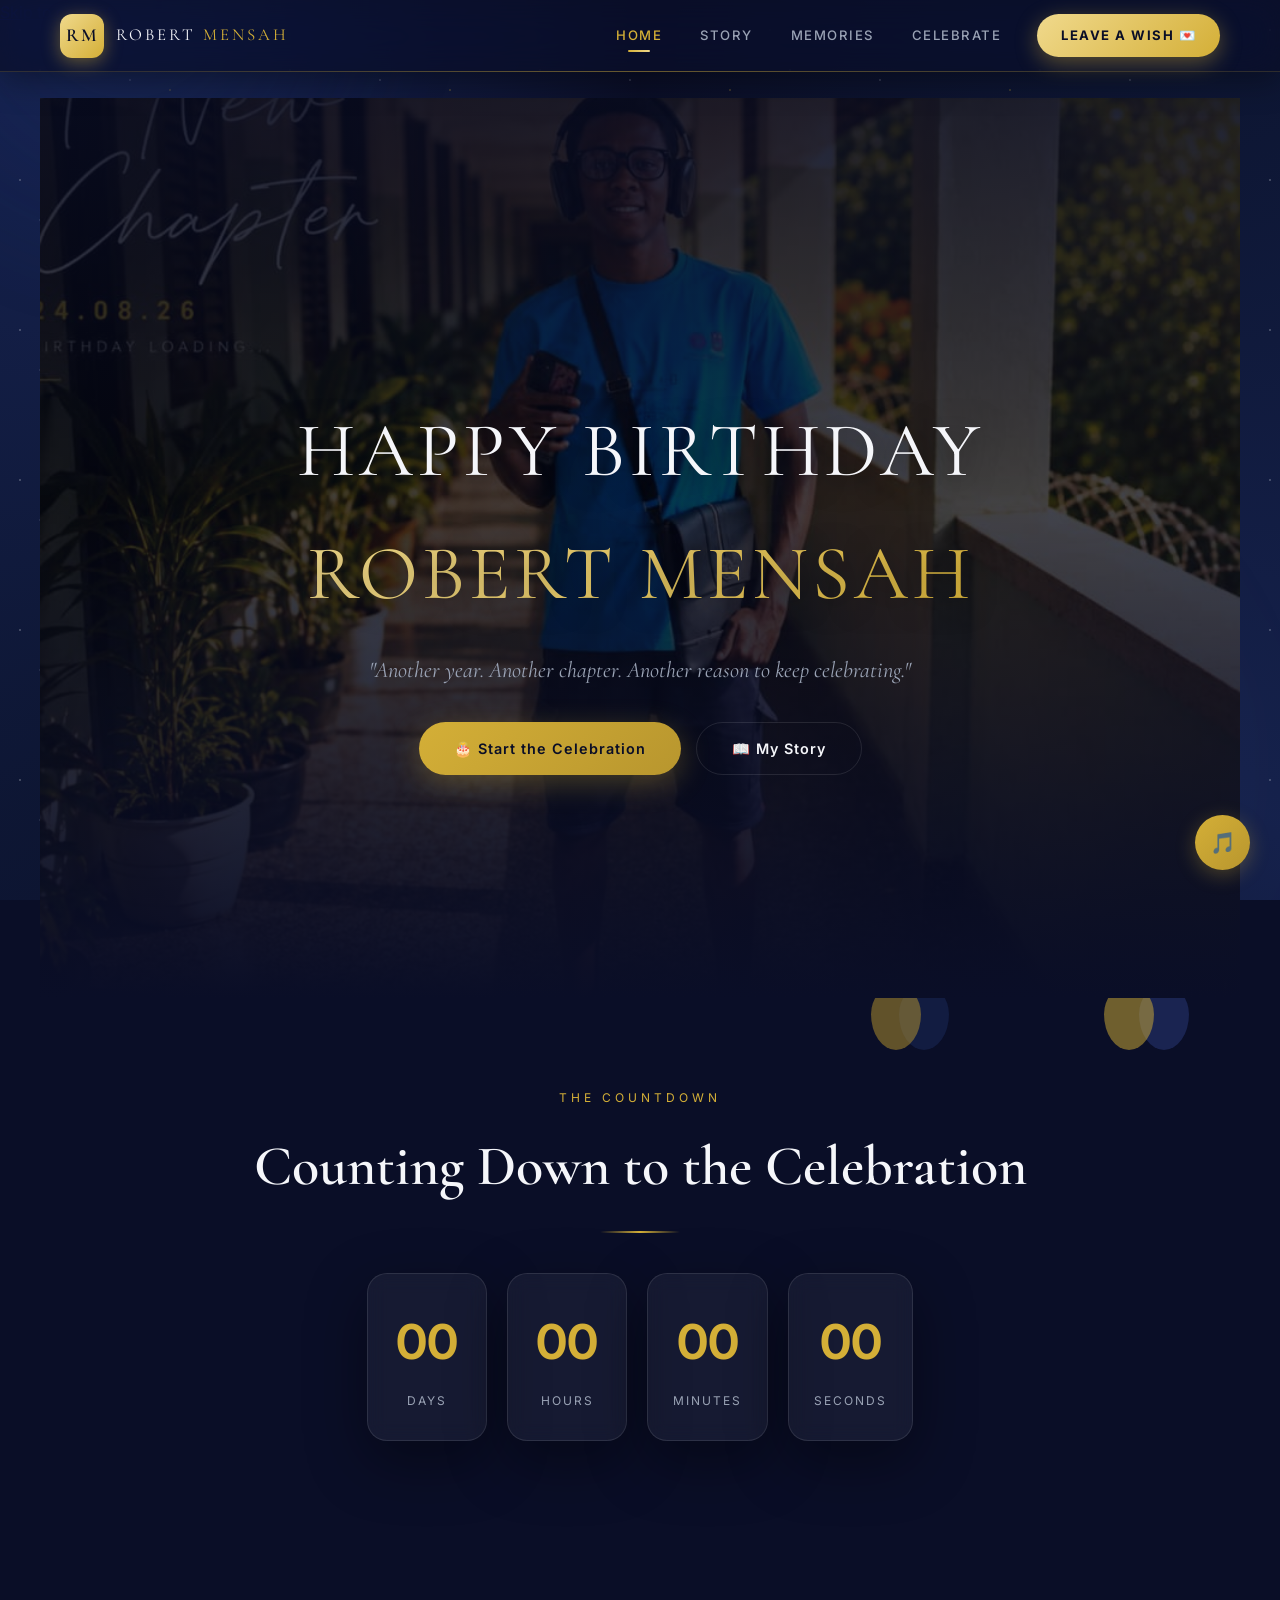
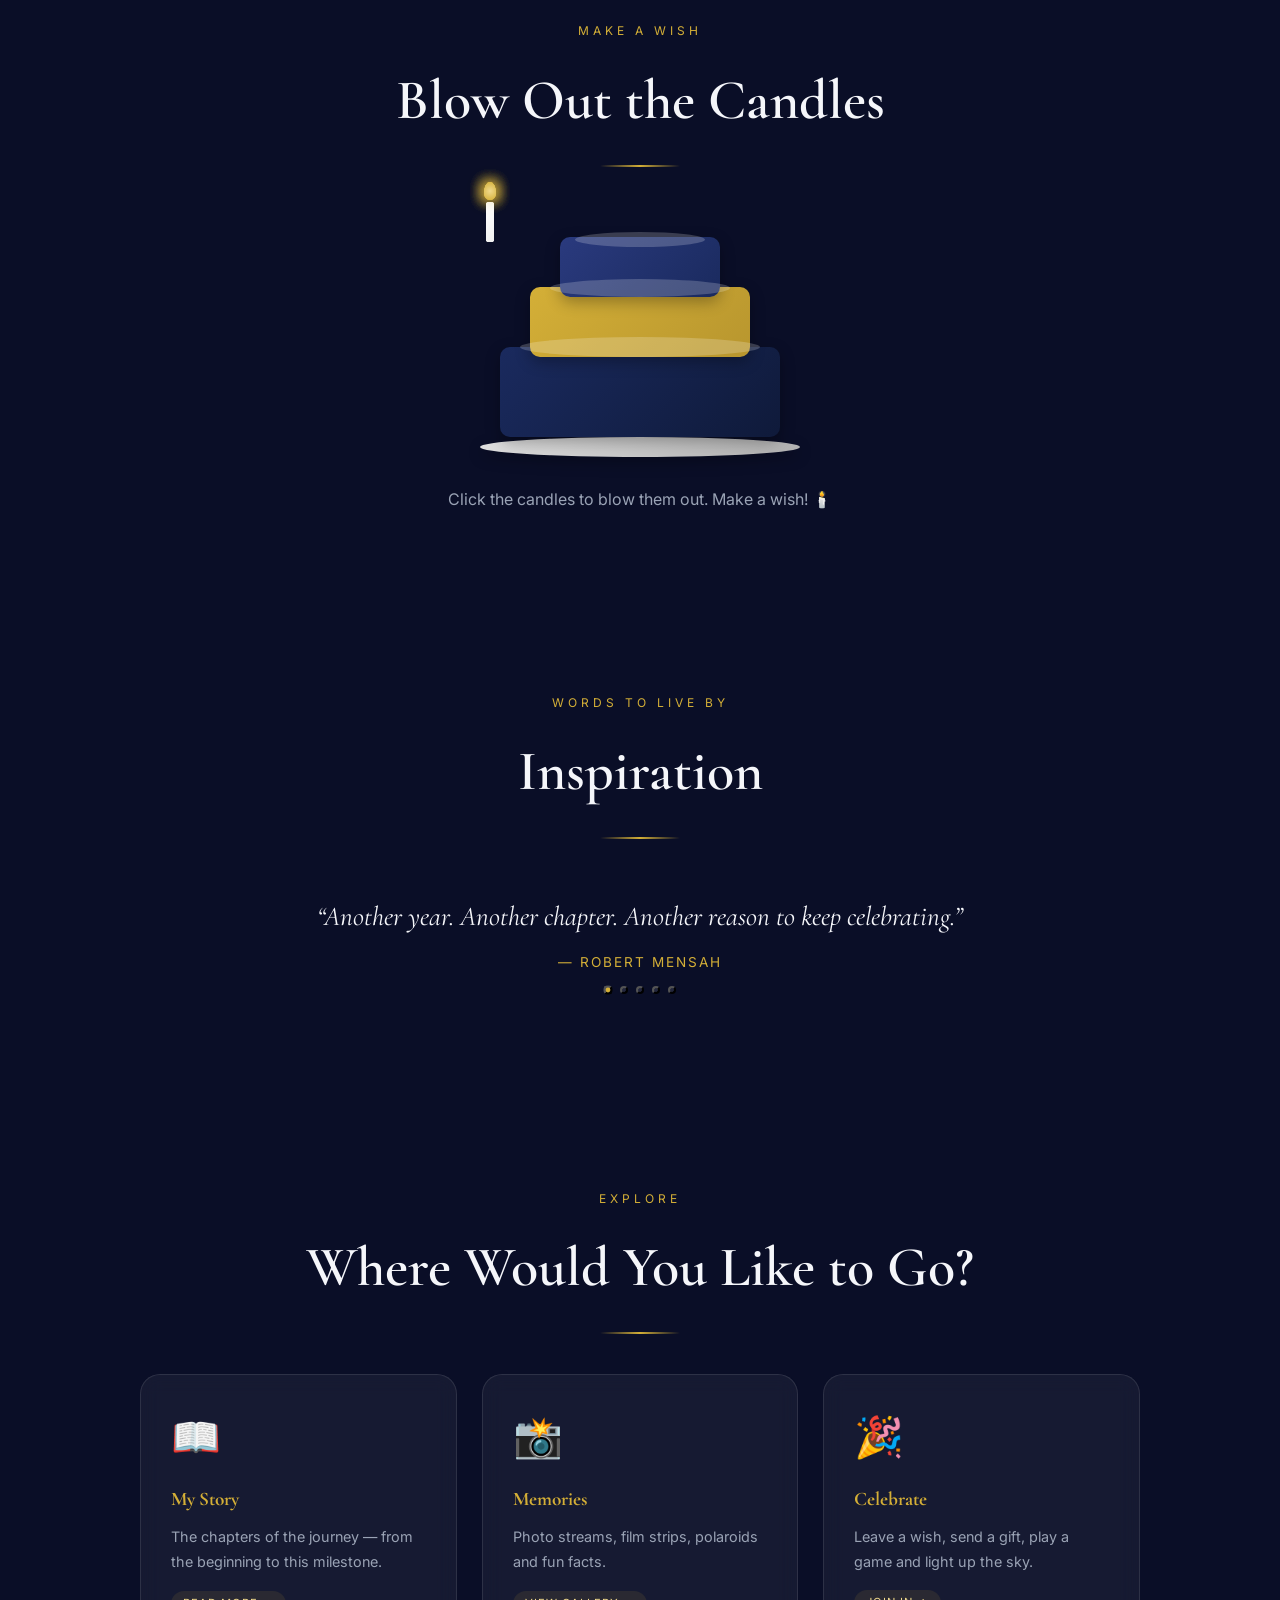
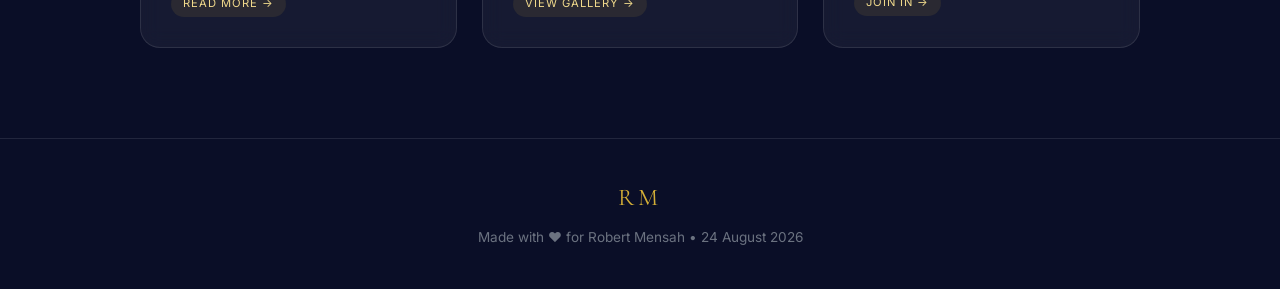
==== index.html @ 6ed7e529 "initial commit" ====
<!DOCTYPE html>
<html lang="en">
<head>
    <meta charset="UTF-8">
    <meta name="viewport" content="width=device-width, initial-scale=1.0">
    <meta name="description" content="Robert Mensah's Birthday — A digital celebration of joy, memories, family, and the journey ahead.">
    <meta name="theme-color" content="#0a0e27">
    <meta property="og:title" content="Robert Mensah — Birthday Celebration">
    <meta property="og:description" content="A digital celebration of Robert Mensah's journey, memories, family, and the adventures ahead.">
    <meta property="og:type" content="website">
    <meta property="og:image" content="photo1.jpg">
    <meta name="twitter:card" content="summary_large_image">
    <meta name="twitter:title" content="Robert Mensah — Birthday Celebration">
    <meta name="twitter:description" content="Step into Robert's birthday celebration. A cinematic experience of joy and memories.">
    <title>Robert Mensah — Birthday Celebration</title>
    <link rel="icon" href="data:image/svg+xml,<svg xmlns='http://www.w3.org/2000/svg' viewBox='0 0 100 100'><text y='.9em' font-size='90'>🎂</text></svg>">
    <link rel="preconnect" href="https://fonts.googleapis.com">
    <link rel="preconnect" href="https://fonts.gstatic.com" crossorigin>
    <link href="https://fonts.googleapis.com/css2?family=Cormorant+Garamond:ital,wght@0,400;0,600;1,400&family=Inter:wght@300;400;500;600;700&display=swap" rel="stylesheet">
    <script src="https://twemoji.maxcdn.com/v/13.1.0/twemoji.min.js" crossorigin="anonymous"></script>
    <link rel="stylesheet" href="css/style.css">
</head>
<body>
<a class="skip-link" href="#countdown">Skip to content</a>

<!-- Scroll Progress -->
<div class="scroll-progress" id="scrollProgress"></div>

<!-- Animated Background -->
<div class="bg-container">
    <div class="bg-gradient"></div>
    <div class="bg-stars"></div>
    <div class="bg-stars-gold"></div>
    <div class="bg-aurora"></div>
    <div class="bg-aurora-gold"></div>
</div>
<div class="fx-container" id="fxContainer"></div>

<!-- ===== NAVBAR ===== -->
<nav class="navbar">
    <a href="index.html" class="nav-brand">
        <span class="nav-monogram">RM</span>
        <span class="nav-title">Robert <span>Mensah</span></span>
    </a>
    <ul class="nav-links">
        <li><a href="index.html" class="active">Home</a></li>
        <li><a href="story.html">Story</a></li>
        <li><a href="memories.html">Memories</a></li>
        <li><a href="celebrate.html">Celebrate</a></li>
        <li><a href="celebrate.html#wishes" class="nav-cta">Leave a Wish 💌</a></li>
    </ul>
    <button class="nav-toggle" id="navToggle" aria-label="Toggle navigation">
        <span></span><span></span><span></span>
    </button>
</nav>

<!-- Mobile Menu -->
<div class="mobile-menu" id="mobileMenu">
    <a href="index.html" class="active">Home</a>
    <div class="menu-divider"></div>
    <a href="story.html">Story</a>
    <div class="menu-divider"></div>
    <a href="memories.html">Memories</a>
    <div class="menu-divider"></div>
    <a href="celebrate.html">Celebrate</a>
</div>

<main>
    <!-- ===== BIRTHDAY BANNER (auto-shows on Aug 24) ===== -->
    <div class="birthday-banner" id="birthdayBanner">
        <h3>🎉 It's Robert's Birthday Today! 🎉</h3>
        <p>Join the celebration — leave a wish, play a game, and light up the sky!</p>
    </div>

    <!-- ===== HERO ===== -->
    <section class="page-hero" style="min-height:100vh;">
        <div class="page-hero-bg">
            <img src="my picture.jpeg" alt="Robert" width="1920" height="1080">
        </div>
        <h1>HAPPY BIRTHDAY<br><span class="gold">ROBERT MENSAH</span></h1>
        <p>"Another year. Another chapter. Another reason to keep celebrating."</p>
        <div style="display:flex;gap:15px;flex-wrap:wrap;justify-content:center;margin-top:35px;">
            <a href="#countdown" class="btn btn-gold">🎂 Start the Celebration</a>
            <a href="story.html" class="btn btn-outline">📖 My Story</a>
        </div>
    </section>

    <!-- ===== COUNTDOWN ===== -->
    <section class="fade-in" id="countdown">
        <div class="section-label">The Countdown</div>
        <h2 class="section-title">Counting Down to the Celebration</h2>
        <div class="section-divider"></div>
        <div class="countdown-container">
            <div class="countdown-box"><span class="countdown-number" id="days">00</span><span class="countdown-label">Days</span></div>
            <div class="countdown-box"><span class="countdown-number" id="hours">00</span><span class="countdown-label">Hours</span></div>
            <div class="countdown-box"><span class="countdown-number" id="minutes">00</span><span class="countdown-label">Minutes</span></div>
            <div class="countdown-box"><span class="countdown-number" id="seconds">00</span><span class="countdown-label">Seconds</span></div>
        </div>
    </section>

    <!-- ===== CAKE ===== -->
    <section class="cake-section fade-in">
        <div class="section-label">Make a Wish</div>
        <h2 class="section-title">Blow Out the Candles</h2>
        <div class="section-divider"></div>
        <div class="cake" id="cake">
            <div class="cake-plate"></div>
            <div class="cake-layer cake-bottom"></div>
            <div class="cake-layer cake-middle"></div>
            <div class="cake-layer cake-top"></div>
            <div class="cake-frosting frosting-bottom"></div>
            <div class="cake-frosting frosting-middle"></div>
            <div class="cake-frosting frosting-top"></div>
            <div class="candle" onclick="blowCandle(this)"><div class="flame"></div></div>
            <div class="candle" onclick="blowCandle(this)"><div class="flame"></div></div>
            <div class="candle" onclick="blowCandle(this)"><div class="flame"></div></div>
            <div class="candle" onclick="blowCandle(this)"><div class="flame"></div></div>
            <div class="candle" onclick="blowCandle(this)"><div class="flame"></div></div>
        </div>
        <p class="cake-message">Click the candles to blow them out. Make a wish! 🕯️</p>
    </section>

    <!-- ===== QUOTES ===== -->
    <section class="fade-in">
        <div class="section-label">Words to Live By</div>
        <h2 class="section-title">Inspiration</h2>
        <div class="section-divider"></div>
        <div class="quote-rotator">
            <p class="quote-text" id="quoteText"></p>
            <span class="quote-author" id="quoteAuthor"></span>
            <div class="quote-dots" id="quoteDots"></div>
        </div>
    </section>

    <!-- ===== QUICK LINKS ===== -->
    <section class="fade-in">
        <div class="section-label">Explore</div>
        <h2 class="section-title">Where Would You Like to Go?</h2>
        <div class="section-divider"></div>
        <div class="cards-grid">
            <a href="story.html" class="info-card" style="text-decoration:none;">
                <span class="card-icon">📖</span>
                <h3>My Story</h3>
                <p>The chapters of the journey — from the beginning to this milestone.</p>
                <span class="card-tag">Read More →</span>
            </a>
            <a href="memories.html" class="info-card" style="text-decoration:none;">
                <span class="card-icon">📸</span>
                <h3>Memories</h3>
                <p>Photo streams, film strips, polaroids and fun facts.</p>
                <span class="card-tag">View Gallery →</span>
            </a>
            <a href="celebrate.html" class="info-card" style="text-decoration:none;">
                <span class="card-icon">🎉</span>
                <h3>Celebrate</h3>
                <p>Leave a wish, send a gift, play a game and light up the sky.</p>
                <span class="card-tag">Join In →</span>
            </a>
        </div>
    </section>
</main>

<button class="back-to-top" id="backToTop" aria-label="Back to top">↑</button>
<button class="music-btn" id="musicBtn" title="Toggle Music">🎵</button>

<footer class="footer">
    <div class="monogram">RM</div>
    <p>Made with ❤️ for Robert Mensah • 24 August 2026</p>
</footer>

<script src="js/main.js"></script>
<script src="js/music-player.js"></script>
</body>
</html>
---- css/style.css ----
/* ============================================================
   ROBERT MENSAH'S BIRTHDAY CELEBRATION — Shared Styles
   Midnight blue / royal blue / gold
   ============================================================ */

:root {
    --midnight: #0a0e27;
    --deep-blue: #0f1a3a;
    --royal: #1a2a5e;
    --gold: #d4af37;
    --gold-light: #f0d98c;
    --gold-dim: rgba(212, 175, 55, 0.4);
    --white: #f5f6fa;
    --muted: #9aa3b5;
    --muted-dark: #6b7280;
    --glass: rgba(255, 255, 255, 0.05);
    --glass-border: rgba(255, 255, 255, 0.1);
    --serif: 'Cormorant Garamond', serif;
    --sans: 'Inter', sans-serif;
    --radius: 20px;
    --shadow: 0 20px 60px rgba(0, 0, 0, 0.4);
    --spacing-xs: 8px;
    --spacing-sm: 16px;
    --spacing-md: 24px;
    --spacing-lg: 32px;
    --spacing-xl: 48px;
}

* { margin: 0; padding: 0; box-sizing: border-box; }
html { scroll-behavior: smooth; }

body {
    font-family: var(--sans);
    background: var(--midnight);
    color: var(--white);
    overflow-x: hidden;
    min-height: 100vh;
    line-height: 1.6;
}

::selection { background: var(--gold); color: var(--midnight); }
::-webkit-scrollbar { width: 8px; }
::-webkit-scrollbar-track { background: var(--midnight); }
::-webkit-scrollbar-thumb { background: var(--royal); border-radius: 4px; }
::-webkit-scrollbar-thumb:hover { background: var(--gold); }

/* ===== ANIMATED BACKGROUND ===== */
.bg-container { position: fixed; inset: 0; z-index: 0; overflow: hidden; pointer-events: none; }
.bg-gradient {
    position: absolute; top: -50%; left: -50%;
    width: 200%; height: 200%;
    background: conic-gradient(#0a0e27, #0f1a3a, #1a2a5e, #0a0e27, #0f1a3a, #1a2a5e, #0a0e27);
    animation: bgRotate 60s linear infinite;
    opacity: 0.7;
}
@keyframes bgRotate { from { transform: rotate(0deg); } to { transform: rotate(360deg); } }
.bg-stars {
    position: absolute; inset: 0;
    background-image:
        radial-gradient(1.5px 1.5px at 20px 30px, rgba(255,255,255,0.8), transparent),
        radial-gradient(1px 1px at 40px 70px, rgba(255,255,255,0.6), transparent),
        radial-gradient(1px 1px at 90px 40px, rgba(255,255,255,0.7), transparent),
        radial-gradient(1.5px 1.5px at 130px 80px, rgba(255,255,255,0.5), transparent),
        radial-gradient(1px 1px at 160px 30px, rgba(255,255,255,0.8), transparent),
        radial-gradient(1px 1px at 200px 100px, rgba(255,255,255,0.6), transparent);
    background-size: 250px 150px;
    animation: starTwinkle 5s ease-in-out infinite alternate;
    opacity: 0.5;
}
.bg-stars-gold {
    position: absolute; inset: 0;
    background-image:
        radial-gradient(1px 1px at 50px 100px, var(--gold), transparent),
        radial-gradient(1px 1px at 110px 50px, rgba(212,175,55,0.7), transparent),
        radial-gradient(1.5px 1.5px at 170px 90px, var(--gold), transparent),
        radial-gradient(1px 1px at 230px 30px, rgba(212,175,55,0.5), transparent);
    background-size: 280px 180px;
    animation: starTwinkleAlt 4s ease-in-out infinite alternate;
    opacity: 0.4;
}
@keyframes starTwinkle { 0% { opacity: 0.2; } 100% { opacity: 0.8; } }
@keyframes starTwinkleAlt { 0% { opacity: 0.15; } 100% { opacity: 0.6; } }
.bg-aurora {
    position: absolute; top: -30%; left: -20%;
    width: 60%; height: 60%;
    background: radial-gradient(circle, rgba(26,42,94,0.4), transparent 60%);
    border-radius: 50%; filter: blur(40px);
    animation: auroraFloat 14s ease-in-out infinite;
}
.bg-aurora-gold {
    position: absolute; bottom: -20%; right: -10%;
    width: 70%; height: 70%;
    background: radial-gradient(circle, rgba(212,175,55,0.08), transparent 60%);
    border-radius: 50%; filter: blur(50px);
    animation: auroraFloatSecond 18s ease-in-out infinite;
}
@keyframes auroraFloat {
    0%,100% { transform: translate(0,0) scale(1); }
    25% { transform: translate(10%,5%) scale(1.1); }
    50% { transform: translate(-5%,15%) scale(0.95); }
    75% { transform: translate(5%,-5%) scale(1.05); }
}
@keyframes auroraFloatSecond {
    0%,100% { transform: translate(0,0) scale(1); }
    30% { transform: translate(-10%,-8%) scale(1.15); }
    60% { transform: translate(5%,10%) scale(0.9); }
    80% { transform: translate(-5%,5%) scale(1.1); }
}

/* ============================================================
   NAVBAR — glassmorphic, gold accents
   ============================================================ */
.navbar {
    position: fixed; top: 0; left: 0; right: 0;
    z-index: 1000;
    height: 72px;
    display: flex; align-items: center; justify-content: space-between;
    padding: 0 clamp(20px, 5vw, 60px);
    background: rgba(10, 14, 39, 0.72);
    backdrop-filter: blur(18px) saturate(140%);
    -webkit-backdrop-filter: blur(18px) saturate(140%);
    border-bottom: 1px solid rgba(212, 175, 55, 0.18);
    box-shadow: 0 8px 32px rgba(0, 0, 0, 0.35);
}
.navbar::after {
    content: '';
    position: absolute; bottom: -1px; left: 0; right: 0; height: 1px;
    background: linear-gradient(90deg, transparent 10%, var(--gold) 50%, transparent 90%);
    opacity: 0.35;
}
.nav-brand {
    display: flex; align-items: center; gap: 12px;
    text-decoration: none;
}
.nav-monogram {
    width: 44px; height: 44px;
    display: flex; align-items: center; justify-content: center;
    border-radius: 12px;
    font-family: var(--serif);
    font-size: 1.15rem; font-weight: 600; letter-spacing: 2px;
    color: var(--midnight);
    background: linear-gradient(135deg, var(--gold-light), var(--gold));
    box-shadow: 0 4px 18px rgba(212, 175, 55, 0.45);
}
.nav-title {
    font-family: var(--serif);
    font-size: 1.05rem; letter-spacing: 3px;
    color: var(--white);
    text-transform: uppercase;
}
.nav-title span { color: var(--gold); }
.nav-links {
    display: flex; align-items: center; gap: 6px;
    list-style: none;
}
.nav-links a {
    position: relative;
    display: block;
    padding: 10px 16px;
    color: var(--muted);
    text-decoration: none;
    font-size: 0.82rem;
    font-weight: 500;
    letter-spacing: 1.5px;
    text-transform: uppercase;
    border-radius: 10px;
    transition: color 0.3s, background 0.3s;
}
.nav-links a::after {
    content: '';
    position: absolute; bottom: 4px; left: 50%;
    transform: translateX(-50%) scaleX(0);
    width: 22px; height: 2px;
    border-radius: 2px;
    background: linear-gradient(90deg, var(--gold), var(--gold-light));
    transition: transform 0.3s ease;
}
.nav-links a:hover { color: var(--gold-light); background: rgba(212,175,55,0.08); }
.nav-links a:hover::after,
.nav-links a.active::after { transform: translateX(-50%) scaleX(1); }
.nav-links a.active { color: var(--gold); }
.nav-cta {
    margin-left: 14px !important;
    padding: 11px 24px !important;
    border-radius: 50px !important;
    color: var(--midnight) !important;
    font-weight: 700 !important;
    background: linear-gradient(135deg, var(--gold-light), var(--gold)) !important;
    box-shadow: 0 6px 22px rgba(212, 175, 55, 0.4);
    transition: transform 0.3s, box-shadow 0.3s !important;
}
.nav-cta::after { display: none; }
.nav-cta:hover { transform: translateY(-2px); box-shadow: 0 10px 30px rgba(212,175,55,0.6); }

/* Hamburger */
.nav-toggle {
    display: none;
    flex-direction: column; justify-content: center; gap: 6px;
    width: 46px; height: 46px;
    background: rgba(212,175,55,0.1);
    border: 1px solid var(--gold-dim);
    border-radius: 12px;
    cursor: pointer;
    padding: 12px 11px;
}
.nav-toggle span {
    display: block; height: 2px; width: 100%;
    background: var(--gold);
    border-radius: 2px;
    transition: all 0.35s ease;
}
.nav-toggle.open span:nth-child(1) { transform: translateY(8px) rotate(45deg); }
.nav-toggle.open span:nth-child(2) { opacity: 0; }
.nav-toggle.open span:nth-child(3) { transform: translateY(-8px) rotate(-45deg); }

/* Mobile menu overlay */
.mobile-menu {
    position: fixed; inset: 0;
    z-index: 999;
    background: rgba(10, 14, 39, 0.97);
    backdrop-filter: blur(20px);
    display: flex; flex-direction: column;
    align-items: center; justify-content: center;
    gap: 8px;
    opacity: 0; visibility: hidden; pointer-events: none;
    transition: opacity 0.4s ease, visibility 0.4s ease;
}
.mobile-menu.open { opacity: 1; visibility: visible; pointer-events: auto; }
.mobile-menu a {
    font-family: var(--serif);
    font-size: 1.7rem;
    color: var(--muted);
    text-decoration: none;
    padding: 10px 30px;
    letter-spacing: 2px;
    transition: color 0.3s, transform 0.3s;
}
.mobile-menu a:hover, .mobile-menu a.active { color: var(--gold); transform: scale(1.06); }
.mobile-menu .menu-divider {
    width: 60px; height: 1px; margin: 14px 0;
    background: linear-gradient(90deg, transparent, var(--gold), transparent);
}

@media (max-width: 900px) {
    .nav-links { display: none; }
    .nav-toggle { display: flex; }
    .nav-title { display: none; }
}

/* ===== SECTION BASE ===== */
main { position: relative; z-index: 5; padding-top: 72px; }
section { padding: 90px 20px; max-width: 1200px; margin: 0 auto; position: relative; }
.section-label {
    font-size: 0.75rem; letter-spacing: 4px; text-transform: uppercase;
    color: var(--gold); margin-bottom: 15px; text-align: center;
}
.section-title {
    font-family: var(--serif);
    font-size: clamp(2.2rem, 5vw, 3.5rem);
    color: var(--white); text-align: center; margin-bottom: 20px; font-weight: 600;
}
.section-subtitle {
    text-align: center; color: var(--muted);
    max-width: 600px; margin: 0 auto 50px; font-size: 1rem; line-height: 1.8;
}
.section-divider {
    width: 80px; height: 2px;
    background: linear-gradient(90deg, transparent, var(--gold), transparent);
    margin: 0 auto 40px;
}
.page-hero {
    min-height: 62vh;
    display: flex; flex-direction: column;
    align-items: center; justify-content: center;
    text-align: center;
    padding: 150px 20px 80px;
    position: relative; overflow: hidden;
}
.page-hero-bg {
    position: absolute; inset: 0; z-index: -1; overflow: hidden;
}
.page-hero-bg img {
    width: 100%; height: 100%;
    object-fit: cover; object-position: center;
    filter: brightness(0.38) saturate(1.1);
    transform: scale(1.08);
}
.page-hero-bg::after {
    content: ''; position: absolute; inset: 0;
    background: linear-gradient(180deg, rgba(10,14,39,0.75) 0%, rgba(10,14,39,0.35) 45%, var(--midnight) 100%);
}
.page-hero h1 {
    font-family: var(--serif);
    font-size: clamp(2.6rem, 7vw, 4.8rem);
    font-weight: 400; letter-spacing: 4px;
    text-shadow: 0 4px 30px rgba(0,0,0,0.5);
}
.page-hero h1 .gold {
    background: linear-gradient(135deg, var(--gold-light), var(--gold), var(--gold-light));
    background-size: 200% 200%;
    -webkit-background-clip: text; -webkit-text-fill-color: transparent; background-clip: text;
    animation: gradientShift 4s ease infinite;
}
@keyframes gradientShift { 0%,100% { background-position: 0% 50%; } 50% { background-position: 100% 50%; } }
.page-hero p {
    font-family: var(--serif); font-style: italic;
    font-size: clamp(1.05rem, 2.6vw, 1.4rem);
    color: var(--muted); max-width: 620px; margin-top: 16px;
}

/* ===== BUTTONS ===== */
.btn {
    display: inline-flex; align-items: center; gap: 10px;
    padding: 14px 35px; border-radius: 50px;
    font-size: 0.9rem; font-weight: 600; letter-spacing: 1px;
    text-decoration: none; cursor: pointer;
    transition: all 0.3s; border: none; font-family: var(--sans);
}
.btn-gold {
    background: linear-gradient(135deg, var(--gold), #b8962e);
    color: var(--midnight);
    box-shadow: 0 8px 30px rgba(212,175,55,0.3);
}
.btn-gold:hover { transform: translateY(-3px); box-shadow: 0 12px 40px rgba(212,175,55,0.5); }
.btn-outline { background: transparent; color: var(--white); border: 1px solid var(--glass-border); }
.btn-outline:hover { border-color: var(--gold); color: var(--gold); transform: translateY(-3px); }

/* ===== COUNTDOWN ===== */
.countdown-container { display: flex; justify-content: center; gap: 20px; flex-wrap: wrap; }
.countdown-box {
    background: var(--glass); backdrop-filter: blur(10px);
    border: 1px solid var(--glass-border);
    border-radius: var(--radius);
    padding: 30px 25px; min-width: 120px;
    box-shadow: var(--shadow);
    transition: transform 0.3s, border-color 0.3s;
}
.countdown-box:hover { transform: translateY(-8px); border-color: var(--gold-dim); }
.countdown-number {
    font-size: 3rem; font-weight: 700; color: var(--gold);
    display: block; min-width: 2ch; text-align: center;
    transition: transform 0.3s ease, opacity 0.3s ease;
}
.countdown-number.flipping { transform: translateY(-10px); opacity: 0; }
.countdown-label {
    font-size: 0.75rem; color: var(--muted); text-transform: uppercase;
    letter-spacing: 2px; margin-top: 10px; display: block; text-align: center;
}

/* ===== CAKE ===== */
.cake-section { text-align: center; }
.cake { position: relative; width: 300px; height: 250px; margin: 0 auto 30px; cursor: pointer; }
.cake-plate {
    position: absolute; bottom: 0; left: 50%; transform: translateX(-50%);
    width: 320px; height: 20px;
    background: linear-gradient(135deg, #e0e0e0, #b0b0b0);
    border-radius: 50%; box-shadow: 0 5px 15px rgba(0,0,0,0.3);
}
.cake-layer {
    position: absolute; left: 50%; transform: translateX(-50%);
    border-radius: 10px; box-shadow: 0 5px 15px rgba(0,0,0,0.3);
}
.cake-bottom { bottom: 20px; width: 280px; height: 90px; background: linear-gradient(135deg, #1a2a5e, #0f1a3a); }
.cake-middle { bottom: 100px; width: 220px; height: 70px; background: linear-gradient(135deg, var(--gold), #b8962e); }
.cake-top { bottom: 160px; width: 160px; height: 60px; background: linear-gradient(135deg, #2a3a7e, #1a2a5e); }
.cake-frosting {
    position: absolute; left: 50%; transform: translateX(-50%);
    border-radius: 50%; background: rgba(255,255,255,0.2);
}
.frosting-bottom { bottom: 100px; width: 240px; height: 20px; }
.frosting-middle { bottom: 160px; width: 180px; height: 18px; }
.frosting-top { bottom: 210px; width: 130px; height: 15px; }
.candle {
    position: absolute; bottom: 215px;
    width: 8px; height: 40px;
    background: linear-gradient(135deg, #fff, #f0f0f0);
    border-radius: 3px; transform: translateX(-50%);
    cursor: pointer; transition: all 0.3s;
}
.candle:nth-of-type(1) { left: 50%; }
.candle:nth-of-type(2) { left: 42%; }
.candle:nth-of-type(3) { left: 58%; }
.candle:nth-of-type(4) { left: 34%; }
.candle:nth-of-type(5) { left: 66%; }
.flame {
    position: absolute; top: -20px; left: 50%; transform: translateX(-50%);
    width: 12px; height: 18px;
    background: radial-gradient(circle, var(--gold-light), var(--gold));
    border-radius: 50% 50% 50% 50% / 60% 60% 40% 40%;
    animation: flicker 0.5s ease-in-out infinite alternate;
    box-shadow: 0 0 15px rgba(212,175,55,0.8);
}
@keyframes flicker {
    0% { transform: translateX(-50%) scale(1) rotate(-2deg); }
    100% { transform: translateX(-50%) scale(1.1) rotate(2deg); }
}
.candle.blown .flame { display: none; }
.cake-message { font-size: 1rem; color: var(--muted); margin-top: 20px; }
.cake-message span { color: var(--gold); font-weight: 600; }

/* ===== PHOTO CHAPTERS ===== */
.photo-chapter {
    position: relative; min-height: 88vh;
    display: flex; align-items: center; justify-content: center;
    padding: 90px 20px; overflow: hidden;
}
.photo-chapter-bg { position: absolute; inset: 0; overflow: hidden; z-index: 0; }
.photo-chapter-bg img {
    width: 100%; height: 100%;
    object-fit: cover; object-position: center;
    filter: brightness(0.5) contrast(1.05);
    transform: scale(1.1);
}
.photo-chapter-bg::after {
    content: ''; position: absolute; inset: 0;
    background: linear-gradient(180deg, rgba(10,14,39,0.85) 0%, rgba(10,14,39,0.4) 35%, rgba(10,14,39,0.7) 65%, rgba(10,14,39,0.95) 100%);
}
.photo-chapter-content {
    position: relative; z-index: 2; text-align: center;
    max-width: 700px; padding: 40px;
    background: rgba(10,14,39,0.5);
    backdrop-filter: blur(20px);
    border: 1px solid var(--glass-border);
    border-radius: var(--radius); box-shadow: var(--shadow);
}
.photo-chapter:nth-child(even) .photo-chapter-content { margin-left: auto; }
.photo-chapter:nth-child(odd) .photo-chapter-content { margin-right: auto; }
.chapter-label {
    font-size: 0.7rem; letter-spacing: 5px; text-transform: uppercase;
    color: var(--gold); margin-bottom: 15px;
}
.chapter-title {
    font-family: var(--serif);
    font-size: clamp(2rem, 5vw, 3rem);
    color: var(--white); margin-bottom: 15px;
}
.chapter-text { color: var(--muted); font-size: 1rem; line-height: 1.8; }
.chapter-text strong { color: var(--gold-light); }

/* ===== MEMORY GRID (replaces memory streams) ===== */
.memory-grid {
    display: grid;
    grid-template-columns: repeat(auto-fill, minmax(200px, 1fr));
    gap: var(--spacing-md);
    grid-auto-flow: dense;
    padding: var(--spacing-md) 0;
}
.memory-grid-item {
    position: relative;
    border-radius: 14px;
    overflow: hidden;
    cursor: pointer;
    box-shadow: 0 20px 50px rgba(0,0,0,0.5);
    border: 1px solid var(--glass-border);
    background: var(--glass);
    backdrop-filter: blur(10px);
    aspect-ratio: 4/3;
    transition: transform 0.3s cubic-bezier(0.34, 1.56, 0.64, 1), 
                box-shadow 0.3s, border-color 0.3s;
    opacity: 0;
    transform: translateY(20px) scale(0.95);
    animation: gridItemReveal 0.6s ease forwards;
}
.memory-grid-item:nth-child(1) { animation-delay: 0.05s; }
.memory-grid-item:nth-child(2) { animation-delay: 0.1s; }
.memory-grid-item:nth-child(3) { animation-delay: 0.15s; }
.memory-grid-item:nth-child(4) { animation-delay: 0.2s; }
.memory-grid-item:nth-child(5) { animation-delay: 0.25s; }
.memory-grid-item:nth-child(6) { animation-delay: 0.3s; }
.memory-grid-item:nth-child(7) { animation-delay: 0.35s; }
@keyframes gridItemReveal {
    to { opacity: 1; transform: translateY(0) scale(1); }
}
.memory-grid-item:hover { 
    transform: translateY(-8px) scale(1.02); 
    border-color: var(--gold-dim); 
    box-shadow: 0 30px 60px rgba(0,0,0,0.6);
    z-index: 10;
}
.memory-grid-item img { 
    width: 100%; height: 100%; 
    object-fit: cover; display: block; 
    transition: transform 0.4s ease; 
}
.memory-grid-item:hover img { transform: scale(1.05); }
.memory-grid-item .mem-number {
    position: absolute; top: var(--spacing-xs); right: var(--spacing-xs);
    background: rgba(0,0,0,0.7);
    color: var(--gold);
    font-size: 0.7rem; font-weight: 600;
    padding: 4px 10px; border-radius: 20px;
    letter-spacing: 1px;
}

/* Grid span variants for visual interest */
.memory-grid-item.large { grid-column: span 2; grid-row: span 2; aspect-ratio: 1; }
.memory-grid-item.tall { grid-row: span 2; aspect-ratio: 2/3; }
.memory-grid-item.wide { grid-column: span 2; aspect-ratio: 2/1; }

@media (max-width: 768px) {
    .memory-grid { grid-template-columns: repeat(auto-fill, minmax(160px, 1fr)); gap: var(--spacing-sm); }
    .memory-grid-item.large,
    .memory-grid-item.tall,
    .memory-grid-item.wide { grid-column: auto; grid-row: auto; aspect-ratio: 4/3; }
}

/* ===== MEMORY STREAM (auto-scrolling carousel) ===== */
.memories-stream {
    position: relative;
    max-width: 1100px;
    margin: 0 auto;
    overflow: hidden;
    padding: var(--spacing-sm) 0;
}
.mem-stream-track {
    display: flex;
    gap: var(--spacing-md);
    animation: streamMove 45s linear infinite;
    will-change: transform;
}
.mem-stream-track.paused { animation-play-state: paused; }
@keyframes streamMove {
    0% { transform: translateX(0); }
    100% { transform: translateX(-50%); }
}
.mem-stream-item {
    flex: 0 0 auto;
    width: 240px;
    aspect-ratio: 5/4;
    border-radius: 14px;
    overflow: hidden;
    cursor: pointer;
    box-shadow: 0 20px 50px rgba(0,0,0,0.5);
    border: 1px solid var(--glass-border);
    background: var(--glass);
    backdrop-filter: blur(10px);
    transition: transform 0.3s cubic-bezier(0.34, 1.56, 0.64, 1), 
                box-shadow 0.3s, border-color 0.3s;
    opacity: 0;
    transform: translateY(20px) scale(0.95);
    animation: streamItemReveal 0.6s ease forwards;
}
.mem-stream-item:nth-child(1) { animation-delay: 0.05s; }
.mem-stream-item:nth-child(2) { animation-delay: 0.1s; }
.mem-stream-item:nth-child(3) { animation-delay: 0.15s; }
.mem-stream-item:nth-child(4) { animation-delay: 0.2s; }
.mem-stream-item:nth-child(5) { animation-delay: 0.25s; }
.mem-stream-item:nth-child(6) { animation-delay: 0.3s; }
.mem-stream-item:nth-child(7) { animation-delay: 0.35s; }
.mem-stream-item:nth-child(8) { animation-delay: 0.4s; }
.mem-stream-item:nth-child(9) { animation-delay: 0.45s; }
.mem-stream-item:nth-child(10) { animation-delay: 0.5s; }
.mem-stream-item:nth-child(11) { animation-delay: 0.55s; }
.mem-stream-item:nth-child(12) { animation-delay: 0.6s; }
@keyframes streamItemReveal {
    to { opacity: 1; transform: translateY(0) scale(1); }
}
.mem-stream-item:hover {
    transform: translateY(-8px) scale(1.03) !important;
    border-color: var(--gold-dim);
    box-shadow: 0 30px 60px rgba(0,0,0,0.6);
    z-index: 10;
    animation-play-state: paused;
}
.mem-stream-item img {
    width: 100%; height: 100%;
    object-fit: cover; display: block;
    transition: transform 0.4s ease;
    pointer-events: none;
}
.mem-stream-item:hover img { transform: scale(1.05); }

@media (max-width: 768px) {
    .mem-stream-item { width: 170px; }
}

/* ===== FILMSTRIP CAROUSEL ===== */
.filmstrip {
    position: relative; 
    background: linear-gradient(180deg, #0d0d0d, #1a1a1a); 
    padding: var(--spacing-lg) 0;
    border-top: 4px solid #2a2a2a;

    border-bottom: 4px solid #2a2a2a;
    overflow: hidden;
}
.filmstrip-track {
    display: flex; 
    gap: var(--spacing-md); 
    width: max-content;
    overflow-x: auto;
    scroll-snap-type: x mandatory;
    scroll-padding: var(--spacing-md);
    -webkit-overflow-scrolling: touch;
    padding: 0 var(--spacing-md) var(--spacing-sm);
    scrollbar-width: thin;
    scrollbar-color: var(--gold) transparent;
}
.filmstrip-track::-webkit-scrollbar { height: 8px; }
.filmstrip-track::-webkit-scrollbar-track { background: transparent; }
.filmstrip-track::-webkit-scrollbar-thumb { background: var(--gold); border-radius: 4px; }
.filmstrip-track::-webkit-scrollbar-thumb:hover { background: var(--gold-light); }
.film-frame {
    position: relative;
    flex: 0 0 auto;
    width: 200px;
    aspect-ratio: 1;
    scroll-snap-align: start;
    border-radius: 8px;
    overflow: hidden;
    background: #000; 
    border: 3px solid #2a2a2a;
    cursor: pointer;
    box-shadow: 0 10px 30px rgba(0,0,0,0.5);
    transition: transform 0.3s cubic-bezier(0.34, 1.56, 0.64, 1), 
                box-shadow 0.3s, border-color 0.3s;
    opacity: 0;
    transform: translateY(20px) scale(0.95);
    animation: frameReveal 0.5s ease forwards;
}
.film-frame:nth-child(1) { animation-delay: 0.05s; }
.film-frame:nth-child(2) { animation-delay: 0.1s; }
.film-frame:nth-child(3) { animation-delay: 0.15s; }
.film-frame:nth-child(4) { animation-delay: 0.2s; }
.film-frame:nth-child(5) { animation-delay: 0.25s; }
.film-frame:nth-child(6) { animation-delay: 0.3s; }
.film-frame:nth-child(7) { animation-delay: 0.35s; }
.film-frame:nth-child(8) { animation-delay: 0.4s; }
.film-frame:nth-child(9) { animation-delay: 0.45s; }
.film-frame:nth-child(10) { animation-delay: 0.5s; }
.film-frame:nth-child(11) { animation-delay: 0.55s; }
.film-frame:nth-child(12) { animation-delay: 0.6s; }
@keyframes frameReveal {
    to { opacity: 1; transform: translateY(0) scale(1); }
}
.film-frame:hover { 
    transform: translateY(-8px) scale(1.05); 
    border-color: var(--gold-dim); 
    box-shadow: 0 20px 50px rgba(212,175,55,0.3), 0 0 0 2px rgba(212,175,55,0.1);
    z-index: 10;
}
.film-frame img { 
    width: 100%; height: 100%; 
    object-fit: cover; display: block; 
    transition: transform 0.4s ease; 
}
.film-frame:hover img { transform: scale(1.1); }
.film-frame::before {
    content: '';
    position: absolute; inset: 0;
    background: repeating-linear-gradient(
        0deg, transparent, transparent 95%, rgba(0,0,0,0.3) 100%
    );
    pointer-events: none;
    opacity: 0.3;
}
.film-frame::after {
    content: attr(data-frame);
    position: absolute; bottom: 8px; right: 8px;
    background: rgba(0,0,0,0.8);
    color: var(--gold);
    font-size: 0.7rem; font-weight: 700;
    padding: 4px 8px; border-radius: 6px;
    font-family: monospace; letter-spacing: 1px;
    pointer-events: none;
    opacity: 0;
    transition: opacity 0.3s;
}
.film-frame:hover::after { opacity: 1; }

@media (max-width: 768px) {
    .film-frame { width: 160px; }
}

/* ===== FLOATING MEMORIES GRID ===== */
.floating-grid {
    display: grid;
    grid-template-columns: repeat(auto-fit, minmax(180px, 1fr));
    gap: var(--spacing-md);
    max-width: 1000px;
    margin: 0 auto;
}
.floating-photo {
    position: relative;
    border-radius: 14px;
    overflow: hidden;
    cursor: pointer;
    box-shadow: 0 20px 50px rgba(0,0,0,0.5);
    border: 1px solid var(--glass-border);
    background: var(--glass);
    backdrop-filter: blur(10px);
    aspect-ratio: 3/4;
    transition: transform 0.3s cubic-bezier(0.34, 1.56, 0.64, 1), 
                box-shadow 0.3s, border-color 0.3s;
    animation: gentleFloat 6s ease-in-out infinite;
}
.floating-photo:nth-child(1) { animation-delay: 0s; }
.floating-photo:nth-child(2) { animation-delay: 0.8s; }
.floating-photo:nth-child(3) { animation-delay: 1.6s; }
.floating-photo:nth-child(4) { animation-delay: 2.4s; }
.floating-photo:nth-child(5) { animation-delay: 3.2s; }
.floating-photo:nth-child(6) { animation-delay: 4s; }
.floating-photo:nth-child(7) { animation-delay: 4.8s; }
.floating-photo:nth-child(8) { animation-delay: 5.6s; }
@keyframes gentleFloat {
    0%, 100% { transform: translateY(0) rotate(0deg); }
    50% { transform: translateY(-15px) rotate(0.5deg); }
}
.floating-photo:hover { 
    animation-play-state: paused;
    border-color: var(--gold-dim); 
    box-shadow: 0 30px 60px rgba(212,175,55,0.2), 0 0 0 1px rgba(212,175,55,0.1);
    transform: translateY(-15px) rotate(0.5deg) scale(1.03);
    z-index: 20;
}
.floating-photo img { 
    width: 100%; height: 100%; 
    object-fit: cover; display: block; 
    transition: transform 0.4s ease; 
}
.floating-photo:hover img { transform: scale(1.05); }
.floating-photo::before {
    content: '';
    position: absolute; inset: 0;
    background: linear-gradient(180deg, transparent 50%, rgba(10,14,39,0.6) 100%);
    opacity: 0;
    transition: opacity 0.3s;
    pointer-events: none;
}
.floating-photo:hover::before { opacity: 1; }
.floating-center-text {
    grid-column: 1 / -1;
    display: flex; flex-direction: column;
    align-items: center; justify-content: center;
    text-align: center;
    background: rgba(10,14,39,0.7); 
    backdrop-filter: blur(20px);
    padding: var(--spacing-lg) var(--spacing-xl); 
    border-radius: var(--radius);
    border: 1px solid var(--gold-dim);
    box-shadow: 0 20px 60px rgba(0,0,0,0.5);
    animation: centerTextReveal 0.8s ease 0.4s both;
}
@keyframes centerTextReveal {
    from { opacity: 0; transform: translateY(20px) scale(0.95); }
    to { opacity: 1; transform: translateY(0) scale(1); }
}
.floating-center-text h3 { 
    font-family: var(--serif); 
    color: var(--gold); 
    font-size: clamp(1.5rem, 3vw, 2rem); 
    margin-bottom: var(--spacing-xs); 
}
.floating-center-text p { 
    color: var(--muted); 
    font-size: 0.95rem; 
    max-width: 300px; 
}

/* ===== POLAROIDS ===== */
.polaroid-grid { 
    display: grid; 
    grid-template-columns: repeat(auto-fill, minmax(160px, 1fr)); 
    gap: var(--spacing-lg); 
    max-width: 1100px; 
    margin: 0 auto; 
}
.polaroid {
    width: 100%; 
    aspect-ratio: 9/11; 
    background: #fafafa;
    padding: var(--spacing-sm) var(--spacing-sm) calc(var(--spacing-lg) + 8px); 
    border-radius: 4px;
    box-shadow: 0 15px 35px rgba(0,0,0,0.4);
    cursor: pointer; 
    transition: transform 0.4s cubic-bezier(0.34, 1.56, 0.64, 1), 
                box-shadow 0.3s;
    position: relative;
    opacity: 0;
    transform: translateY(20px) scale(0.95);
    animation: polaroidReveal 0.6s ease forwards;
}
.polaroid:nth-child(1) { animation-delay: 0.05s; transform: rotate(-5deg); }
.polaroid:nth-child(2) { animation-delay: 0.1s; transform: rotate(4deg); }
.polaroid:nth-child(3) { animation-delay: 0.15s; transform: rotate(-2deg); }
.polaroid:nth-child(4) { animation-delay: 0.2s; transform: rotate(5deg); }
.polaroid:nth-child(5) { animation-delay: 0.25s; transform: rotate(-4deg); }
.polaroid:nth-child(6) { animation-delay: 0.3s; transform: rotate(3deg); }
.polaroid:nth-child(7) { animation-delay: 0.35s; transform: rotate(-3deg); }
.polaroid:nth-child(8) { animation-delay: 0.4s; transform: rotate(2deg); }
@keyframes polaroidReveal {
    to { opacity: 1; transform: translateY(0) scale(1); }
}
.polaroid:hover { 
    transform: rotate(0deg) scale(1.08) translateY(-10px); 
    box-shadow: 0 30px 60px rgba(0,0,0,0.6); 
    z-index: 20;
}
.polaroid img { 
    width: 100%; height: 100%; 
    object-fit: cover; 
    border-radius: 2px;
    transition: transform 0.4s ease;
    pointer-events: none; 
}
.polaroid:hover img { transform: scale(1.05); }
.polaroid-caption {
    position: absolute; 
    bottom: 8px; left: var(--spacing-sm); right: var(--spacing-sm);
    text-align: center; 
    font-family: var(--serif); 
    font-style: italic;
    color: var(--muted); 
    font-size: 0.85rem;
    white-space: nowrap; overflow: hidden; text-overflow: ellipsis; 
    padding: 0 var(--spacing-xs);
}
.polaroid::before {
    content: '';
    position: absolute; inset: 0;
    background: linear-gradient(135deg, transparent 40%, rgba(212,175,55,0.05) 100%);
    border-radius: 4px;
    pointer-events: none;
}

/* ===== FUN FACTS ===== */
.fun-card {
    background: var(--glass); backdrop-filter: blur(10px);
    border: 1px solid var(--glass-border);
    border-radius: var(--radius);
    padding: 45px 30px; box-shadow: var(--shadow);
    min-height: 230px; max-width: 700px; margin: 0 auto;
    display: flex; flex-direction: column;
    align-items: center; justify-content: center; gap: 15px;
    text-align: center; transition: all 0.4s;
}
.fun-card:hover { border-color: var(--gold-dim); }
.fun-icon { font-size: 3rem; display: block; }
.fun-text {
    font-family: var(--serif);
    font-size: clamp(1.2rem, 3vw, 1.5rem);
    color: var(--white); line-height: 1.7;
    transition: opacity 0.3s ease;
}
.fun-btn {
    background: linear-gradient(135deg, var(--gold), #b8962e);
    border: none; color: var(--midnight);
    padding: 12px 30px; border-radius: 50px;
    font-size: 0.95rem; font-weight: 600; cursor: pointer;
    transition: all 0.3s;
    box-shadow: 0 5px 20px rgba(212,175,55,0.3);
    font-family: var(--sans);
}
.fun-btn:hover { transform: scale(1.05); box-shadow: 0 8px 30px rgba(212,175,55,0.5); }

/* ===== CARDS (celebrate / story) ===== */
.cards-grid {
    display: grid;
    grid-template-columns: repeat(auto-fit, minmax(280px, 1fr));
    gap: 25px; max-width: 1000px; margin: 0 auto;
}
.info-card {
    background: var(--glass); backdrop-filter: blur(10px);
    border: 1px solid var(--glass-border);
    border-radius: var(--radius);
    padding: 30px; transition: all 0.4s;
    position: relative; overflow: hidden;
}
.info-card:hover { transform: translateY(-8px); box-shadow: var(--shadow); border-color: var(--gold-dim); }
.card-icon { font-size: 2.5rem; margin-bottom: 15px; display: block; }
.info-card h3 { color: var(--gold); font-size: 1.2rem; margin-bottom: 10px; font-family: var(--serif); }
.info-card p { color: var(--muted); font-size: 0.9rem; line-height: 1.7; margin-bottom: 15px; }
.card-tag {
    display: inline-block;
    background: rgba(212,175,55,0.1); color: var(--gold-light);
    font-size: 0.7rem; padding: 4px 12px; border-radius: 20px;
    letter-spacing: 1px; text-transform: uppercase;
}
.card-status {
    position: absolute; top: 20px; right: 20px;
    font-size: 0.65rem; letter-spacing: 1px; text-transform: uppercase;
    color: var(--muted-dark);
    background: rgba(255,255,255,0.05);
    padding: 4px 10px; border-radius: 15px;
}

/* ===== FAMILY GRID (replaces family composition) ===== */
.family-grid {
    display: grid;
    grid-template-columns: repeat(auto-fit, minmax(200px, 1fr));
    gap: var(--spacing-md);
    max-width: 1100px;
    margin: 0 auto;
    padding: var(--spacing-md) 0;
}
.fam-card {
    position: relative;
    border-radius: 16px;
    overflow: hidden;
    cursor: pointer;
    box-shadow: 0 25px 60px rgba(0,0,0,0.6);
    aspect-ratio: 3/4;
    transition: transform 0.4s cubic-bezier(0.34, 1.56, 0.64, 1), 
                box-shadow 0.4s;
    opacity: 0;
    transform: translateY(30px) scale(0.95);
    animation: famCardReveal 0.7s ease forwards;
}
.fam-card:nth-child(1) { animation-delay: 0.05s; }
.fam-card:nth-child(2) { animation-delay: 0.1s; }
.fam-card:nth-child(3) { animation-delay: 0.15s; }
.fam-card:nth-child(4) { animation-delay: 0.2s; }
.fam-card:nth-child(5) { animation-delay: 0.25s; }
.fam-card:nth-child(6) { animation-delay: 0.3s; }
.fam-card:nth-child(7) { animation-delay: 0.35s; }
.fam-card:nth-child(8) { animation-delay: 0.4s; }
.fam-card:nth-child(9) { animation-delay: 0.45s; }
@keyframes famCardReveal {
    to { opacity: 1; transform: translateY(0) scale(1); }
}
.fam-card:hover { 
    transform: translateY(-12px) scale(1.02); 
    box-shadow: 0 35px 70px rgba(0,0,0,0.7), 0 0 0 2px var(--gold-dim);
    z-index: 20;
}
.fam-card img {
    width: 100%; height: 100%; 
    object-fit: cover; display: block;
    filter: brightness(0.85) contrast(1.05); 
    transition: filter 0.4s, transform 0.4s;
}
.fam-card:hover img { filter: brightness(1) contrast(1); transform: scale(1.03); }
.fam-card.featured { 
    grid-column: span 2; 
    grid-row: span 2; 
    aspect-ratio: 1;
}
.fam-card.memorial {
    border: 2px solid rgba(212, 175, 55, 0.5);
    box-shadow: 0 25px 60px rgba(212,175,55,0.2);
}
.fam-card.memorial img { filter: brightness(0.7) sepia(0.3) contrast(1.1); }
.fam-card.memorial:hover img { filter: brightness(0.9) sepia(0.2) contrast(1.1); }
.fam-label {
    position: absolute; 
    bottom: var(--spacing-sm); left: var(--spacing-sm); right: var(--spacing-sm);
    z-index: 5; 
    font-family: var(--serif);
    color: var(--white); 
    text-shadow: 0 2px 20px rgba(0,0,0,0.9);
    background: linear-gradient(180deg, transparent, rgba(10,14,39,0.95));
    padding: var(--spacing-sm) var(--spacing-xs) var(--spacing-xs);
    border-radius: 0 0 16px 16px;
    text-align: center;
    opacity: 0;
    transform: translateY(10px);
    transition: opacity 0.3s, transform 0.3s;
}
.fam-card:hover .fam-label { opacity: 1; transform: translateY(0); }
.fam-label .label-name { 
    display: block; 
    font-size: 1.3rem; 
    letter-spacing: 1px; 
    font-weight: 600;
}
.fam-label .label-role { 
    display: block; 
    font-size: 0.7rem; 
    letter-spacing: 2px; 
    text-transform: uppercase; 
    color: var(--gold-light);
    margin-top: 2px;
}
.fam-card.memorial .label-name { color: var(--gold-light); }
.fam-card.memorial .label-role { color: var(--muted); }

.fam-memorial-text {
    grid-column: 1 / -1;
    text-align: center; 
    z-index: 5;
    color: var(--gold-light); 
    font-style: italic; 
    font-family: var(--serif);
    font-size: clamp(1rem, 2vw, 1.2rem); 
    text-shadow: 0 2px 30px rgba(0,0,0,0.9);
    background: rgba(10,14,39,0.7); 
    padding: var(--spacing-md) var(--spacing-lg);
    border-radius: var(--radius); 
    backdrop-filter: blur(10px);
    border: 1px solid var(--gold-dim);
    animation: centerTextReveal 0.8s ease 0.5s both;
}

@media (max-width: 768px) {
    .family-grid { grid-template-columns: repeat(auto-fit, minmax(160px, 1fr)); gap: var(--spacing-sm); }
    .fam-card.featured { grid-column: auto; grid-row: auto; aspect-ratio: 3/4; }
    .fam-label { opacity: 1; transform: translateY(0); }
}

/* ===== MEMORY STREAMS (legacy - keeping for compatibility) ===== */
.memory-stream-belt { position: relative; width: 100%; overflow: hidden; padding: 30px 0; }
.memory-stream-track {
    display: flex; gap: 25px; width: max-content;
    cursor: grab; user-select: none;
    animation: streamMove var(--stream-duration, 40s) linear infinite;
    will-change: transform;
}
.memory-stream-track.paused { animation-play-state: paused; }
@keyframes streamMove { 0% { transform: translateX(0); } 100% { transform: translateX(-50%); } }
.memory-item {
    position: relative; border-radius: 14px; overflow: hidden;
    flex-shrink: 0; cursor: pointer;
    box-shadow: 0 20px 50px rgba(0,0,0,0.5);
    border: 1px solid var(--glass-border);
    transition: transform 0.3s, border-color 0.3s;
}
.memory-item:hover { transform: translateY(-8px) scale(1.03); border-color: var(--gold-dim); }
.memory-item img { width: 100%; height: 100%; object-fit: cover; display: block; pointer-events: none; }
.memory-item.large { width: 320px; height: 220px; }
.memory-item.medium { width: 220px; height: 280px; }
.memory-item.small { width: 160px; height: 160px; }
.memory-item.tall { width: 260px; height: 340px; }
.memory-item.wide { width: 380px; height: 220px; }
.stream-controls-fixed {
    display: flex; justify-content: center; gap: 15px; margin-top: 20px;
}
.stream-control-btn {
    background: rgba(10,14,39,0.8); border: 1px solid var(--glass-border);
    color: var(--gold); width: 45px; height: 45px; border-radius: 50%;
    cursor: pointer; font-size: 1rem;
    display: flex; align-items: center; justify-content: center;
    transition: all 0.3s;
}
.stream-control-btn:hover { border-color: var(--gold); transform: scale(1.1); }

/* ===== FLOATING MEMORIES (legacy - keeping for compatibility) ===== */
.floating-container { position: relative; max-width: 900px; height: 500px; margin: 0 auto; }
.floating-photo-legacy {
    position: absolute; border-radius: 12px; overflow: hidden;
    cursor: pointer; box-shadow: 0 20px 50px rgba(0,0,0,0.5);
    border: 1px solid var(--glass-border);
    transition: transform 0.3s, box-shadow 0.3s, border-color 0.3s;
}
.floating-photo-legacy:hover { border-color: var(--gold-dim); box-shadow: 0 25px 60px rgba(0,0,0,0.7); }
.floating-photo-legacy img { width: 100%; height: 100%; object-fit: cover; display: block; pointer-events: none; }
.floating-photo-legacy:nth-child(1) { top: 0; left: 5%; width: 200px; height: 150px; animation: floatMem1 12s ease-in-out infinite; transform: rotate(-4deg); }
.floating-photo-legacy:nth-child(2) { top: 100px; right: 3%; width: 170px; height: 210px; animation: floatMem2 14s ease-in-out infinite; transform: rotate(3deg); }
.floating-photo-legacy:nth-child(3) { bottom: 30px; left: 15%; width: 180px; height: 230px; animation: floatMem3 10s ease-in-out infinite; transform: rotate(2deg); }
.floating-photo-legacy:nth-child(4) { bottom: 60px; right: 12%; width: 220px; height: 160px; animation: floatMem1 16s ease-in-out infinite reverse; transform: rotate(-2deg); }
.floating-photo-legacy:nth-child(5) { top: 30%; left: 35%; width: 160px; height: 190px; animation: floatMem2 18s ease-in-out infinite; transform: rotate(-1deg); }
.floating-photo-legacy:nth-child(6) { top: 10%; left: 48%; width: 140px; height: 140px; animation: floatMem3 13s ease-in-out infinite reverse; transform: rotate(5deg); }
@keyframes floatMem1 { 0%,100% { transform: translateY(0) rotate(-4deg); } 50% { transform: translateY(-25px) rotate(-2deg); } }
@keyframes floatMem2 { 0%,100% { transform: translateY(0) rotate(3deg); } 50% { transform: translateY(-35px) rotate(1deg); } }
@keyframes floatMem3 { 0%,100% { transform: translateY(0) rotate(2deg); } 50% { transform: translateY(-20px) rotate(4deg); } }
.floating-center-text {
    position: absolute; top: 50%; left: 50%; transform: translate(-50%, -50%);
    text-align: center; z-index: 5;
    background: rgba(10,14,39,0.7); backdrop-filter: blur(20px);
    padding: 30px 40px; border-radius: var(--radius);
    border: 1px solid var(--gold-dim);
    box-shadow: 0 20px 60px rgba(0,0,0,0.5);
}
.floating-center-text h3 { font-family: var(--serif); color: var(--gold); font-size: 1.8rem; margin-bottom: 8px; }
.floating-center-text p { color: var(--muted); font-size: 0.9rem; max-width: 250px; }

/* ===== WISHES ===== */
.wishes-container { max-width: 800px; margin: 0 auto; }
.wish-form {
    background: var(--glass); backdrop-filter: blur(10px);
    border: 1px solid var(--glass-border);
    border-radius: var(--radius);
    padding: 35px 30px; box-shadow: var(--shadow); margin-bottom: 40px;
}
.wish-form h3 {
    color: var(--gold); font-size: 1.3rem; margin-bottom: 20px;
    font-family: var(--serif); text-align: center;
}
.form-group { margin-bottom: 15px; }
.form-input, .form-textarea, .form-select {
    width: 100%;
    background: rgba(255,255,255,0.08);
    border: 1px solid var(--glass-border);
    border-radius: 12px; padding: 14px 18px;
    color: var(--white); font-size: 0.95rem;
    font-family: var(--sans); transition: all 0.3s;
}
.form-input:focus, .form-textarea:focus, .form-select:focus {
    outline: none; border-color: var(--gold);
    background: rgba(255,255,255,0.12);
    box-shadow: 0 0 0 3px rgba(212,175,55,0.1);
}
.form-input::placeholder, .form-textarea::placeholder { color: var(--muted-dark); }
.form-textarea { min-height: 100px; resize: vertical; }
.form-select option { background: var(--deep-blue); color: var(--white); }
.wish-submit {
    width: 100%;
    background: linear-gradient(135deg, var(--gold), #b8962e);
    color: var(--midnight); border: none;
    padding: 15px; border-radius: 12px;
    font-size: 1rem; font-weight: 700; cursor: pointer;
    transition: all 0.3s; font-family: var(--sans); letter-spacing: 1px;
}
.wish-submit:hover { transform: translateY(-2px); box-shadow: 0 10px 30px rgba(212,175,55,0.4); }
.wish-confirmation {
    display: none; text-align: center; padding: 20px;
    background: rgba(46,213,115,0.1);
    border: 1px solid rgba(46,213,115,0.3);
    border-radius: 12px; color: #2ed573; margin-top: 15px;
    animation: pop-in 0.4s ease;
}
.wish-confirmation.show { display: block; }
@keyframes pop-in { from { transform: scale(0.8); opacity: 0; } to { transform: scale(1); opacity: 1; } }
.wishes-wall { display: grid; grid-template-columns: repeat(auto-fill, minmax(250px, 1fr)); gap: 20px; }
.wish-card {
    background: var(--glass); backdrop-filter: blur(10px);
    border: 1px solid var(--glass-border);
    border-radius: var(--radius); padding: 25px;
    transition: all 0.3s; position: relative;
}
.wish-card:hover { transform: translateY(-5px); border-color: var(--gold-dim); box-shadow: var(--shadow); }
.wish-name { color: var(--gold); font-weight: 600; font-size: 0.95rem; margin-bottom: 8px; }
.wish-category { font-size: 0.65rem; color: var(--muted-dark); text-transform: uppercase; letter-spacing: 1px; margin-bottom: 8px; }
.wish-message { color: var(--muted); font-size: 0.85rem; line-height: 1.6; }
.wish-date { color: var(--muted-dark); font-size: 0.7rem; margin-top: 10px; }
.wish-heart { position: absolute; top: 15px; right: 15px; color: var(--gold); font-size: 1rem; }

/* ===== WHATSAPP / GIFT / GAME panels ===== */
.panel {
    max-width: 700px; margin: 0 auto;
    background: var(--glass); backdrop-filter: blur(10px);
    border: 1px solid var(--glass-border);
    border-radius: var(--radius);
    padding: 40px 30px; box-shadow: var(--shadow);
    text-align: center;
}
.panel-icon { font-size: 3rem; margin-bottom: 15px; display: block; }
.panel h3 { color: var(--gold); font-size: 1.4rem; margin-bottom: 10px; font-family: var(--serif); }
.panel > p { color: var(--muted); font-size: 0.95rem; line-height: 1.7; margin-bottom: 25px; }
.whatsapp-message-input {
    width: 100%;
    background: rgba(255,255,255,0.08);
    border: 1px solid var(--glass-border);
    border-radius: 12px; padding: 14px 18px;
    color: var(--white); font-size: 0.95rem;
    font-family: var(--sans); margin-bottom: 20px;
    transition: all 0.3s;
}
.whatsapp-message-input:focus { outline: none; border-color: var(--gold); background: rgba(255,255,255,0.12); }
.whatsapp-btn {
    display: inline-flex; align-items: center; justify-content: center; gap: 10px;
    background: linear-gradient(135deg, #25d366, #128c7e);
    color: #fff; text-decoration: none;
    padding: 15px 40px; border-radius: 50px;
    font-size: 1rem; font-weight: 600;
    transition: all 0.3s;
    box-shadow: 0 8px 30px rgba(37,211,102,0.3);
    border: none; cursor: pointer; font-family: var(--sans);
}
.whatsapp-btn:hover { transform: scale(1.05); box-shadow: 0 12px 40px rgba(37,211,102,0.5); }
.phone-number-box {
    display: flex; align-items: center; justify-content: center; gap: 10px;
    background: rgba(255,255,255,0.08);
    border: 1px solid var(--gold-dim);
    border-radius: 15px; padding: 15px 20px;
    margin-bottom: 20px; cursor: pointer; transition: all 0.3s;
}
.phone-number-box:hover { background: rgba(255,255,255,0.12); border-color: var(--gold); transform: scale(1.02); }
.phone-number { font-size: 1.3rem; font-weight: 700; color: var(--gold); letter-spacing: 1px; }
.copy-btn {
    background: linear-gradient(135deg, var(--gold), #b8962e);
    border: none; color: var(--midnight);
    padding: 8px 15px; border-radius: 8px;
    font-size: 0.8rem; font-weight: 600; cursor: pointer;
    transition: all 0.3s; font-family: var(--sans);
}
.copy-btn:hover { transform: scale(1.05); }
.copy-btn.copied { background: #2ed573; color: #fff; }
.mobile-money-note { font-size: 0.8rem; color: var(--muted-dark); }
.mobile-money-note span { color: var(--gold); }

.game-area {
    position: relative; height: 300px;
    background: linear-gradient(180deg, rgba(255,255,255,0.03), transparent);
    border-radius: 15px; overflow: hidden;
    margin: 20px 0; border: 1px solid var(--glass-border);
}
.game-balloon {
    position: absolute; width: 45px; height: 55px;
    border-radius: 50% 50% 50% 50% / 45% 45% 55% 55%;
    cursor: pointer; transition: transform 0.2s, opacity 0.3s;
    display: flex; align-items: flex-end; justify-content: center;
    font-size: 0.7rem; font-weight: 700; color: #fff;
    text-shadow: 0 1px 3px rgba(0,0,0,0.5);
    padding-bottom: 5px; animation: balloonRise linear;
}
@keyframes balloonRise { 0% { transform: translateY(280px); } 100% { transform: translateY(-55px); } }
.game-balloon.smashed { opacity: 0; transform: scale(0.1) rotate(20deg); }
.game-stats { display: flex; justify-content: center; gap: 30px; margin: 15px 0; }
.game-stat { background: rgba(255,255,255,0.08); border-radius: 12px; padding: 10px 20px; min-width: 100px; }
.game-stat-number { font-size: 1.5rem; font-weight: 700; color: var(--gold); display: block; }
.game-stat-label { font-size: 0.7rem; color: var(--muted); text-transform: uppercase; letter-spacing: 1px; }
.game-result { margin-top: 15px; color: var(--gold); font-size: 1.1rem; font-weight: 600; min-height: 30px; }

/* ===== FINAL ===== */
.final-toasts { display: flex; flex-direction: column; gap: 10px; margin: 30px 0; }
.final-toast {
    font-family: var(--serif); font-style: italic;
    font-size: 1.2rem; color: var(--muted);
    opacity: 0; transform: translateY(20px);
    transition: all 0.6s ease;
}
.final-toast.visible { opacity: 1; transform: translateY(0); }
.final-message {
    font-family: var(--serif);
    font-size: clamp(1.5rem, 4vw, 2.5rem);
    color: var(--white); margin-bottom: 20px; line-height: 1.8;
}
.final-message .gold { color: var(--gold); font-style: italic; }

/* ===== FOOTER ===== */
.footer {
    padding: 40px 20px; text-align: center;
    color: var(--muted-dark); font-size: 0.85rem;
    position: relative; z-index: 5;
    border-top: 1px solid var(--glass-border);
}
.footer .monogram {
    font-family: var(--serif); font-size: 1.5rem;
    color: var(--gold); letter-spacing: 4px; margin-bottom: 10px;
}

/* ===== EFFECTS ===== */
.fx-container { position: fixed; inset: 0; pointer-events: none; z-index: 2000; overflow: hidden; }
.confetti-piece { position: absolute; top: -20px; opacity: 0.9; animation: confettiFall linear infinite; }
@keyframes confettiFall {
    0% { transform: translateY(-20px) rotate(0deg); opacity: 1; }
    100% { transform: translateY(110vh) rotate(720deg); opacity: 0.2; }
}
.firework-particle { position: absolute; border-radius: 50%; animation: fireworkExpand 1.2s ease-out forwards; }
@keyframes fireworkExpand {
    0% { transform: translate(0,0) scale(1); opacity: 1; }
    100% { transform: translate(var(--dx), var(--dy)) scale(0.2); opacity: 0; }
}
.balloon {
    position: fixed; bottom: -150px;
    width: 50px; height: 65px;
    border-radius: 50% 50% 50% 50% / 45% 45% 55% 55%;
    opacity: 0.5; z-index: 2;
    animation: floatUp linear infinite; pointer-events: none;
}
@keyframes floatUp {
    0% { transform: translateY(0) rotate(-5deg); }
    50% { transform: translateY(-50vh) rotate(5deg); }
    100% { transform: translateY(-120vh) rotate(-5deg); }
}
.emoji-burst {
    position: fixed; font-size: 1.5rem;
    pointer-events: none; z-index: 2001;
    animation: emojiBurst 1s ease-out forwards;
}
@keyframes emojiBurst {
    0% { transform: translate(-50%, -50%) scale(0.5) rotate(0deg) translateY(0); opacity: 1; }
    100% { transform: translate(-50%, -150%) scale(1.5) rotate(360deg) translateY(-60px); opacity: 0; }
}
.easter-toast {
    position: fixed; bottom: 80px; left: 50%;
    transform: translateX(-50%) translateY(20px);
    background: rgba(10,14,39,0.95);
    border: 1px solid var(--gold-dim);
    color: var(--gold-light);
    padding: 15px 25px; border-radius: 12px;
    font-size: 0.9rem; z-index: 3000;
    opacity: 0; transition: all 0.4s;
    pointer-events: none; text-align: center; max-width: 90vw;
}
.easter-toast.show { opacity: 1; transform: translateX(-50%) translateY(0); }

/* ===== LIGHTBOX ===== */
.lightbox {
    display: none; position: fixed; inset: 0;
    background: rgba(0,0,0,0.97); backdrop-filter: blur(10px);
    z-index: 3000; justify-content: center; align-items: center; flex-direction: column;
}
.lightbox.active { display: flex; }
.lightbox-image {
    max-width: 90vw; max-height: 80vh;
    border-radius: 12px;
    box-shadow: 0 20px 80px rgba(212,175,55,0.15), 0 0 0 1px rgba(212,175,55,0.1);
    animation: lightboxZoom 0.4s cubic-bezier(0.34, 1.56, 0.64, 1); object-fit: contain;
}
@keyframes lightboxZoom { from { transform: scale(0.85); opacity: 0; } to { transform: scale(1); opacity: 1; } }
.lightbox-counter { color: var(--gold); font-size: 0.9rem; margin-top: 15px; font-weight: 600; }
.lightbox-caption { 
    color: var(--white); font-size: 1rem; margin-top: 8px; 
    font-family: var(--serif); max-width: 90vw; text-align: center;
    animation: captionFade 0.3s ease 0.2s both;
}
@keyframes captionFade { from { opacity: 0; transform: translateY(10px); } to { opacity: 1; transform: translateY(0); } }
.lightbox-close {
    position: absolute; top: 30px; right: 40px;
    font-size: 2.5rem; color: var(--gold); cursor: pointer;
    transition: transform 0.3s, color 0.3s; background: none; border: none; z-index: 10;
    width: 56px; height: 56px; border-radius: 50%;
    display: flex; align-items: center; justify-content: center;
    background: rgba(255,255,255,0.05);
    border: 1px solid var(--glass-border);
}
.lightbox-close:hover { transform: scale(1.15); color: var(--gold-light); background: rgba(255,255,255,0.1); }
.lightbox-nav {
    position: absolute; top: 50%; transform: translateY(-50%);
    font-size: 2rem; color: var(--gold); cursor: pointer;
    background: rgba(255,255,255,0.08);
    border: 1px solid var(--glass-border);
    border-radius: 50%; width: 64px; height: 64px;
    display: flex; align-items: center; justify-content: center;
    transition: all 0.3s; z-index: 10;
}
.lightbox-nav:hover { background: rgba(255,255,255,0.15); transform: translateY(-50%) scale(1.1); color: var(--gold-light); }
.lightbox-prev { left: 30px; }
.lightbox-next { right: 30px; }
.lightbox-nav:focus-visible { outline: 2px solid var(--gold); outline-offset: 3px; }

/* Lightbox loading state */
.lightbox.loading .lightbox-image { opacity: 0.3; }
.lightbox.loading::after {
    content: '';
    position: absolute; top: 50%; left: 50%; transform: translate(-50%, -50%);
    width: 40px; height: 40px;
    border: 3px solid var(--glass-border);
    border-top-color: var(--gold);
    border-radius: 50%;
    animation: spin 1s linear infinite;
}
@keyframes spin { to { transform: translate(-50%, -50%) rotate(360deg); } }

/* ===== MUSIC BUTTON ===== */
.music-btn {
    position: fixed; bottom: 30px; right: 30px;
    width: 55px; height: 55px; border-radius: 50%;
    background: linear-gradient(135deg, var(--gold), #b8962e);
    border: none; color: var(--midnight);
    font-size: 1.3rem; cursor: pointer; z-index: 100;
    box-shadow: 0 5px 20px rgba(212,175,55,0.3);
    transition: all 0.3s;
    display: flex; align-items: center; justify-content: center;
}
.music-btn:hover { transform: scale(1.1); }
.music-btn.playing { animation: musicPulse 1.5s infinite; }
@keyframes musicPulse {
    0%,100% { box-shadow: 0 5px 20px rgba(212,175,55,0.3); }
    50% { box-shadow: 0 5px 30px rgba(212,175,55,0.7); }
}

/* ===== FADE IN ===== */
.fade-in { opacity: 0; transform: translateY(30px); transition: all 0.8s ease; }
.fade-in.visible { opacity: 1; transform: translateY(0); }

/* ===== RESPONSIVE ===== */
@media (max-width: 768px) {
    section { padding: 60px 15px; }
    .countdown-box { min-width: 75px; padding: 20px 12px; }
    .countdown-number { font-size: 1.8rem; }
    .countdown-container { gap: 10px; }
    .cake { transform: scale(0.75); }
    .wishes-wall { grid-template-columns: 1fr; }
    .phone-number-box { flex-direction: column; gap: 10px; }
    .lightbox-nav { width: 48px; height: 48px; font-size: 1.5rem; }
    .lightbox-prev { left: 15px; }
    .lightbox-next { right: 15px; }
    .lightbox-close { top: 20px; right: 20px; width: 48px; height: 48px; font-size: 2rem; }
    .music-btn { bottom: 20px; right: 15px; width: 48px; height: 48px; font-size: 1.1rem; }
    .back-to-top { bottom: 20px; left: 15px; width: 44px; height: 44px; }
    .floating-center-text { padding: var(--spacing-md); }
    .floating-grid { grid-template-columns: repeat(auto-fit, minmax(140px, 1fr)); gap: var(--spacing-sm); }
    .polaroid-grid { grid-template-columns: repeat(auto-fill, minmax(140px, 1fr)); gap: var(--spacing-md); }
}

/* ===== SCROLL PROGRESS BAR ===== */
.scroll-progress {
    position: fixed; top: 0; left: 0; right: 0;
    height: 3px; z-index: 1100;
    background: linear-gradient(90deg, var(--gold), var(--gold-light));
    transform-origin: 0 50%;
    transform: scaleX(0);
    transition: transform 0.1s linear;
    pointer-events: none;
}

/* ===== BACK TO TOP ===== */
.back-to-top {
    position: fixed; bottom: 30px; left: 30px;
    width: 46px; height: 46px;
    border-radius: 50%;
    background: rgba(10, 14, 39, 0.9);
    border: 1px solid var(--gold-dim);
    color: var(--gold);
    font-size: 1.2rem;
    cursor: pointer;
    z-index: 100;
    transition: all 0.4s;
    display: flex; align-items: center; justify-content: center;
    opacity: 0; visibility: hidden; transform: translateY(20px);
}
.back-to-top.visible { opacity: 1; visibility: visible; transform: translateY(0); }
.back-to-top:hover { background: var(--gold); color: var(--midnight); transform: translateY(-3px); }

/* ===== BIRTHDAY BANNER (auto shows on Aug 24) ===== */
.birthday-banner {
    display: none;
    margin: 90px auto 0;
    max-width: 900px;
    padding: 25px 30px;
    text-align: center;
    border-radius: var(--radius);
    background: linear-gradient(135deg, rgba(212,175,55,0.18), rgba(26,42,94,0.4));
    border: 1px solid var(--gold-dim);
    box-shadow: var(--shadow);
    animation: pop-in 0.6s ease;
}
.birthday-banner.show { display: block; }
.birthday-banner h3 { font-family: var(--serif); font-size: 1.8rem; color: var(--gold-light); margin-bottom: 6px; }
.birthday-banner p { color: var(--muted); font-size: 0.95rem; }

/* ===== QUOTE ROTATOR ===== */
.quote-rotator {
    max-width: 700px; margin: 0 auto;
    min-height: 130px;
    display: flex; flex-direction: column;
    align-items: center; justify-content: center;
    gap: 12px; text-align: center;
}
.quote-text {
    font-family: var(--serif); font-style: italic;
    font-size: clamp(1.2rem, 3vw, 1.7rem);
    color: var(--white); line-height: 1.7;
    transition: opacity 0.5s ease;
}
.quote-author { color: var(--gold); font-size: 0.85rem; letter-spacing: 2px; text-transform: uppercase; }
.quote-dots { display: flex; gap: 8px; }
.quote-dot {
    width: 8px; height: 8px; border-radius: 50%;
    background: var(--glass-border); transition: all 0.3s;
}
.quote-dot.active { background: var(--gold); transform: scale(1.2); }

/* ===== TIMELINE ===== */
.timeline {
    position: relative; max-width: 800px; margin: 0 auto; padding: var(--spacing-lg) 0;
}
.timeline::before {
    content: ''; position: absolute; left: 50%; top: 0; bottom: 0;
    width: 2px; background: linear-gradient(180deg, transparent, var(--gold), transparent);
    transform: translateX(-50%);
}
.timeline-item {
    position: relative; width: 50%; padding: var(--spacing-lg) var(--spacing-xl);
    opacity: 0; transform: translateY(30px); transition: all 0.6s ease;
}
.timeline-item.visible { opacity: 1; transform: translateY(0); }
.timeline-item:nth-child(odd) { left: 0; text-align: right; padding-right: calc(var(--spacing-xl) + 30px); }
.timeline-item:nth-child(even) { left: 50%; text-align: left; padding-left: calc(var(--spacing-xl) + 30px); }
.timeline-item::before {
    content: ''; position: absolute; top: var(--spacing-lg); width: 16px; height: 16px;
    border-radius: 50%; background: var(--gold);
    border: 4px solid var(--midnight); box-shadow: 0 0 0 2px var(--gold), 0 0 20px rgba(212,175,55,0.4);
    z-index: 1;
}
.timeline-item:nth-child(odd)::before { right: -38px; }
.timeline-item:nth-child(even)::before { left: -38px; }
.timeline-year {
    font-size: 0.7rem; letter-spacing: 3px; text-transform: uppercase;
    color: var(--gold); margin-bottom: 8px; font-weight: 600;
}
.timeline-title { font-family: var(--serif); font-size: 1.4rem; color: var(--white); margin-bottom: 8px; }
.timeline-desc { color: var(--muted); font-size: 0.95rem; line-height: 1.7; }

@media (max-width: 768px) {
    .timeline::before { left: 20px; }
    .timeline-item { width: 100%; left: 0 !important; text-align: left !important; padding-left: 60px !important; padding-right: var(--spacing-md) !important; }
    .timeline-item::before { left: 12px !important; right: auto !important; }
}

/* ===== REDUCED MOTION ===== */
@media (prefers-reduced-motion: reduce) {
    *, *::before, *::after {
        animation-duration: 0.01ms !important;
        animation-iteration-count: 1 !important;
        transition-duration: 0.01ms !important;
    }
    .bg-gradient, .bg-stars, .bg-stars-gold, .bg-aurora, .bg-aurora-gold { animation: none; }
    .memory-grid-item, .film-frame, .floating-photo, .polaroid, .fam-card { animation: none; opacity: 1; transform: none; }
    .floating-photo { animation: none; }
    .quote-text, .final-toast { transition: none; }
}
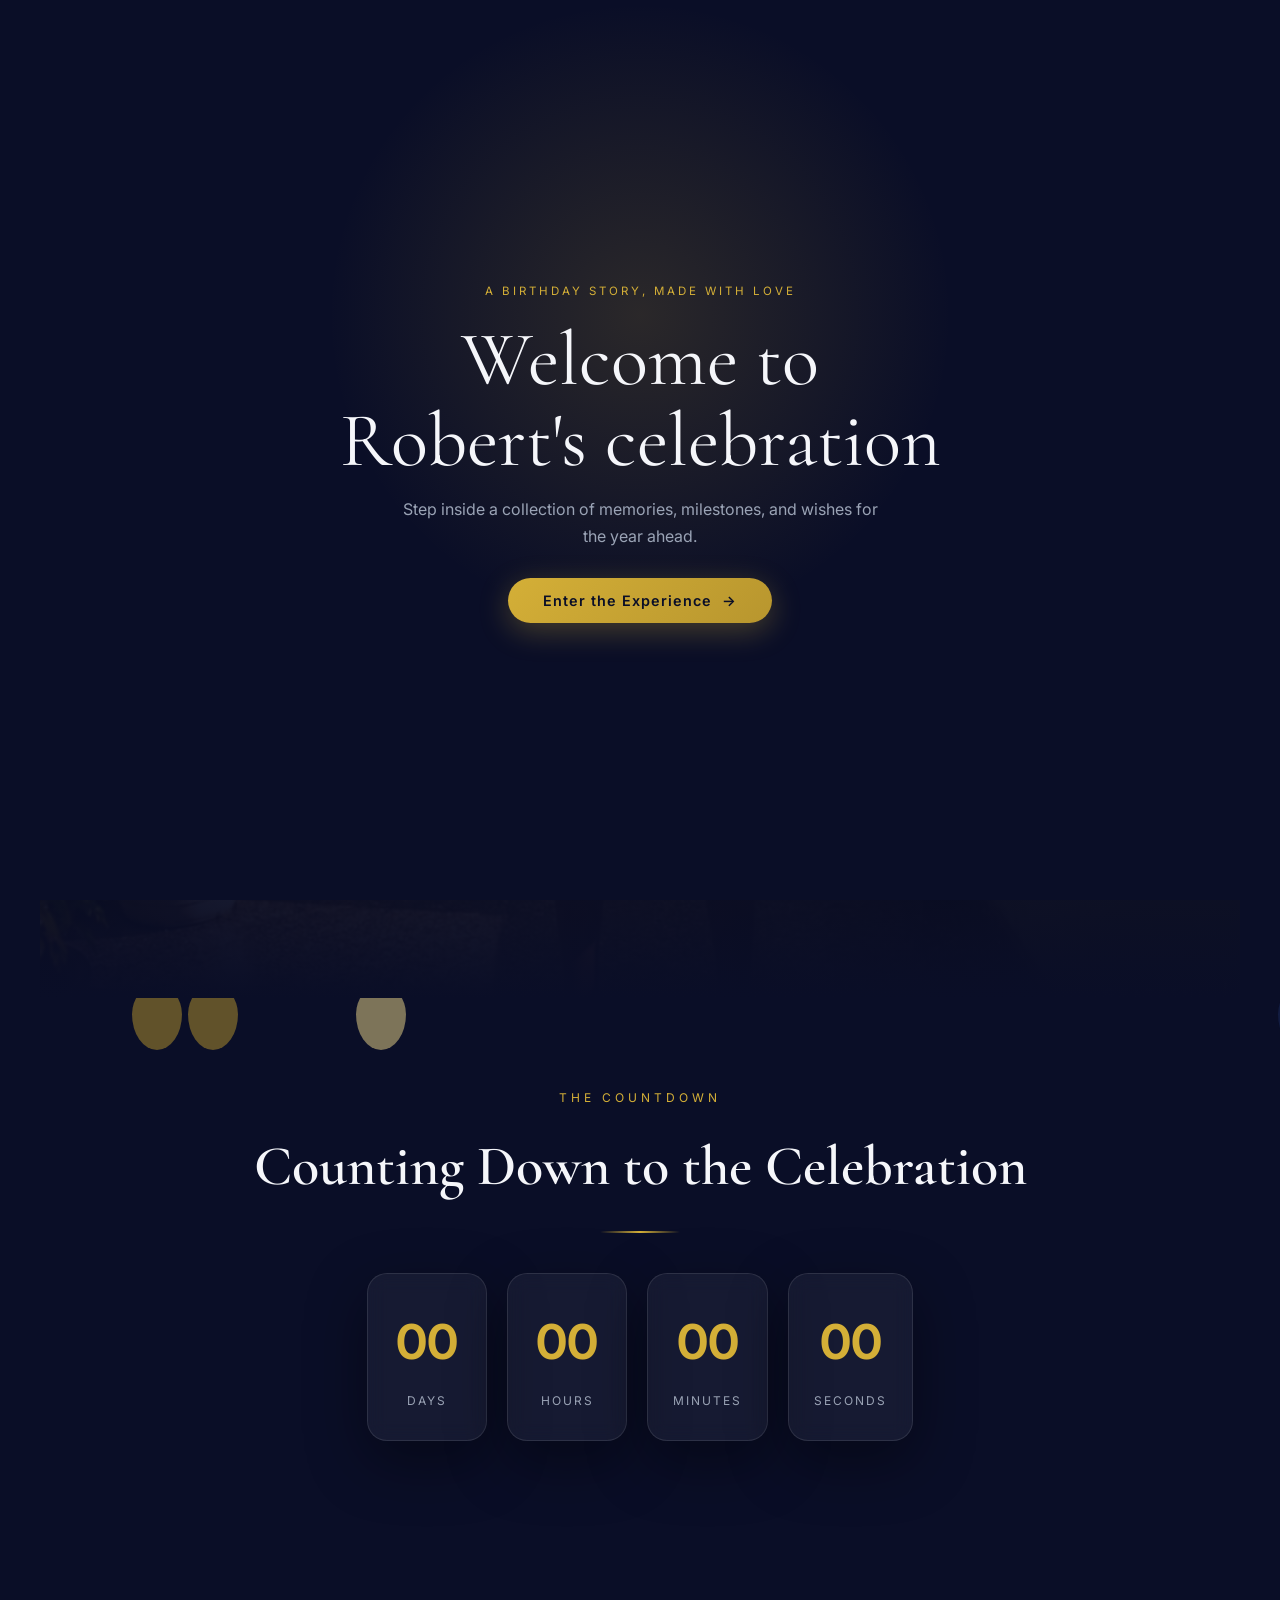
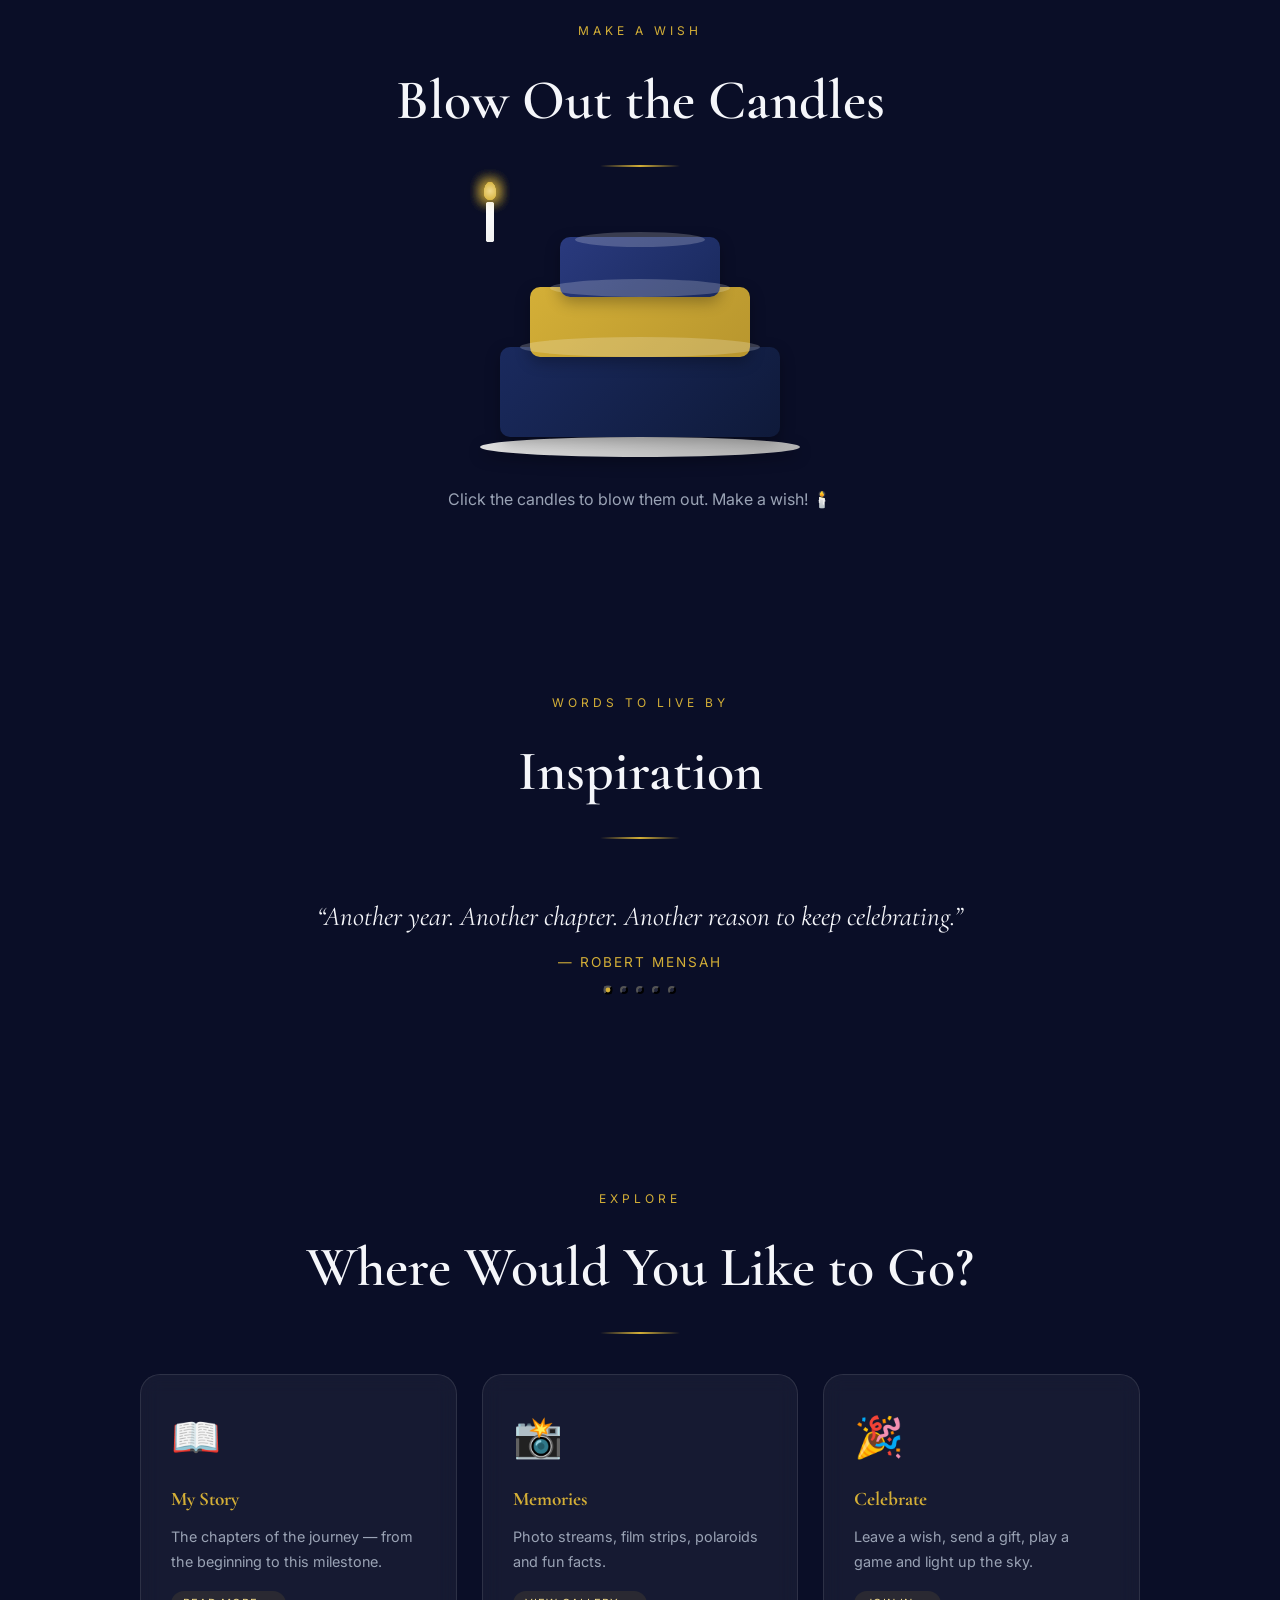
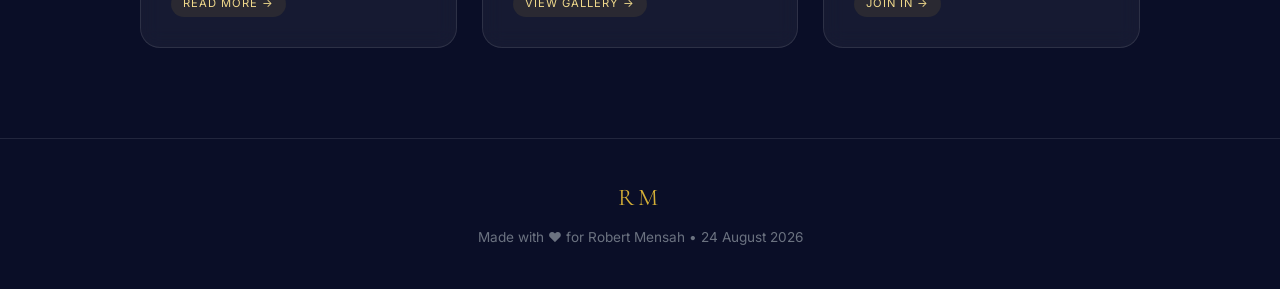
==== commit 563f8e72: "Polish birthday experience and fix gallery accessibility" ====
--- a/index.html
+++ b/index.html
@@ -17,11 +17,19 @@
     <link rel="preconnect" href="https://fonts.googleapis.com">
     <link rel="preconnect" href="https://fonts.gstatic.com" crossorigin>
     <link href="https://fonts.googleapis.com/css2?family=Cormorant+Garamond:ital,wght@0,400;0,600;1,400&family=Inter:wght@300;400;500;600;700&display=swap" rel="stylesheet">
-    <script src="https://twemoji.maxcdn.com/v/13.1.0/twemoji.min.js" crossorigin="anonymous"></script>
     <link rel="stylesheet" href="css/style.css">
 </head>
 <body>
 <a class="skip-link" href="#countdown">Skip to content</a>
+
+<div class="welcome-screen" id="welcomeScreen" role="dialog" aria-modal="true" aria-labelledby="welcomeTitle">
+    <div class="welcome-content">
+        <span class="welcome-kicker">A birthday story, made with love</span>
+        <h2 id="welcomeTitle">Welcome to Robert's celebration</h2>
+        <p>Step inside a collection of memories, milestones, and wishes for the year ahead.</p>
+        <button class="btn btn-gold" id="enterExperience">Enter the Experience <span aria-hidden="true">→</span></button>
+    </div>
+</div>
 
 <!-- Scroll Progress -->
 <div class="scroll-progress" id="scrollProgress"></div>
--- a/css/style.css
+++ b/css/style.css
@@ -1275,6 +1275,21 @@
 }
 .easter-toast.show { opacity: 1; transform: translateX(-50%) translateY(0); }
 
+/* ===== WELCOME SCREEN ===== */
+.welcome-screen {
+    position: fixed; inset: 0; z-index: 4000;
+    display: grid; place-items: center; padding: 30px;
+    background: radial-gradient(circle at 50% 35%, rgba(212,175,55,0.16), transparent 36%), var(--midnight);
+    transition: opacity 0.6s ease, visibility 0.6s ease;
+}
+.welcome-screen.leaving { opacity: 0; visibility: hidden; }
+.welcome-content { max-width: 620px; text-align: center; animation: welcomeRise 0.8s ease both; }
+.welcome-kicker { color: var(--gold); font-size: 0.72rem; letter-spacing: 3px; text-transform: uppercase; }
+.welcome-content h2 { margin: 18px 0 14px; color: var(--white); font-family: var(--serif); font-size: clamp(2.4rem, 6vw, 4.8rem); font-weight: 400; line-height: 1.05; }
+.welcome-content p { max-width: 480px; margin: 0 auto 28px; color: var(--muted); line-height: 1.7; }
+@keyframes welcomeRise { from { opacity: 0; transform: translateY(24px); } to { opacity: 1; transform: translateY(0); } }
+body.welcome-active { overflow: hidden; }
+
 /* ===== LIGHTBOX ===== */
 .lightbox {
     display: none; position: fixed; inset: 0;
@@ -1488,7 +1503,9 @@
         transition-duration: 0.01ms !important;
     }
     .bg-gradient, .bg-stars, .bg-stars-gold, .bg-aurora, .bg-aurora-gold { animation: none; }
-    .memory-grid-item, .film-frame, .floating-photo, .polaroid, .fam-card { animation: none; opacity: 1; transform: none; }
+    .memory-grid-item, .mem-stream-item, .film-frame, .floating-photo, .polaroid, .fam-card { animation: none; opacity: 1; transform: none; }
+    .mem-stream-track { animation: none; }
     .floating-photo { animation: none; }
     .quote-text, .final-toast { transition: none; }
-}
+    .welcome-content { animation: none; }
+}
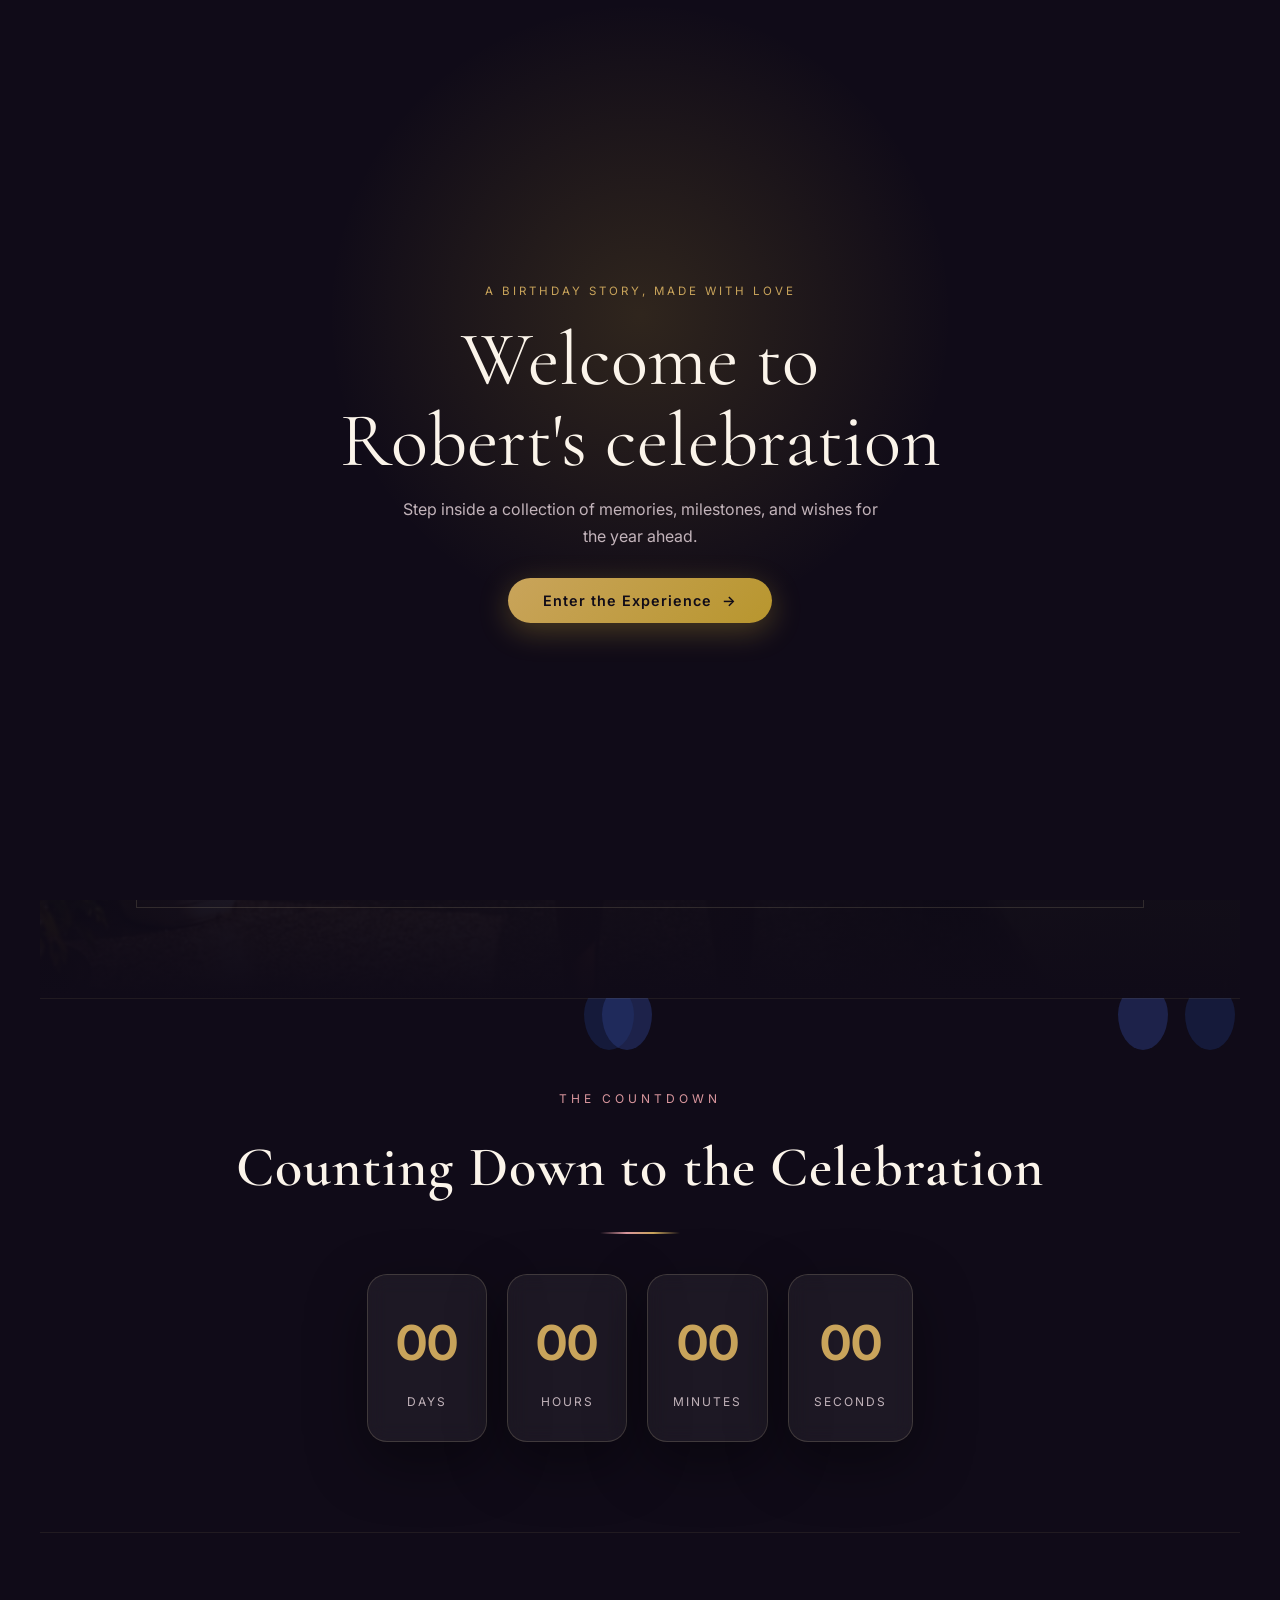
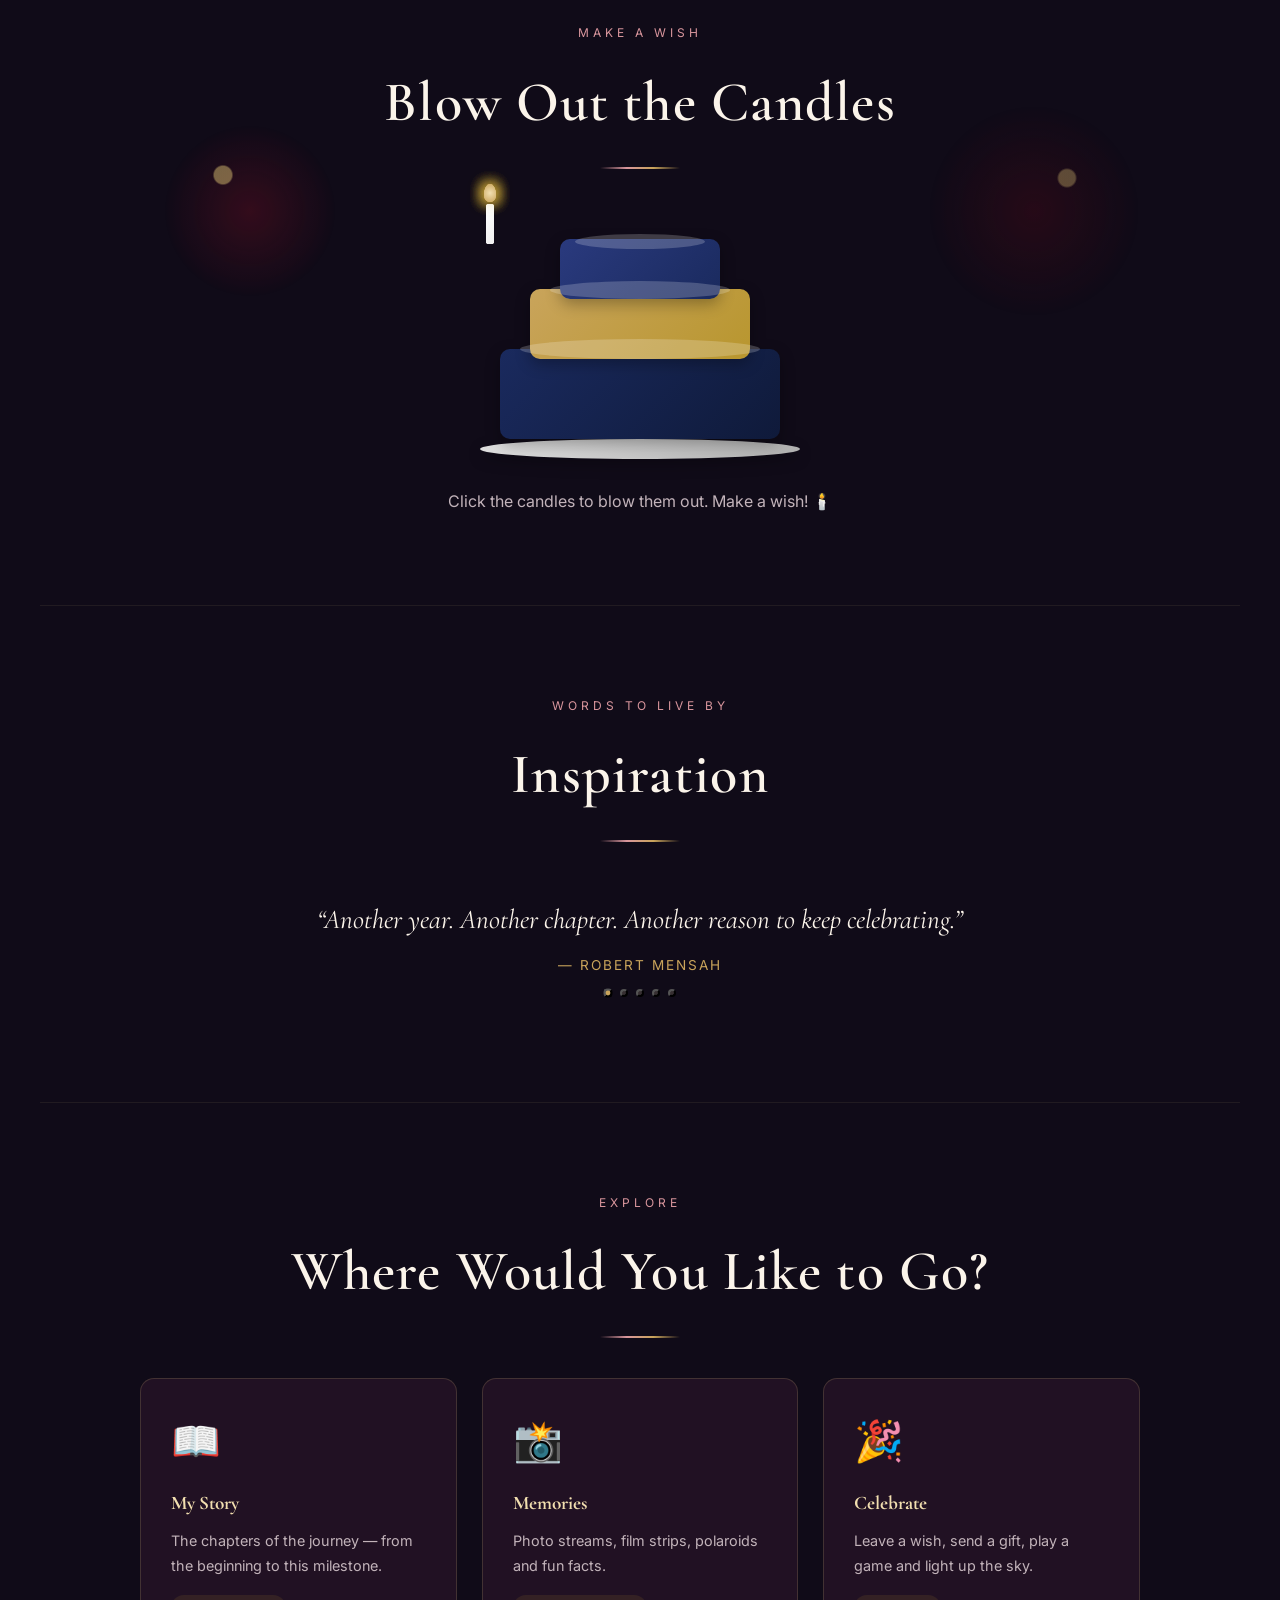
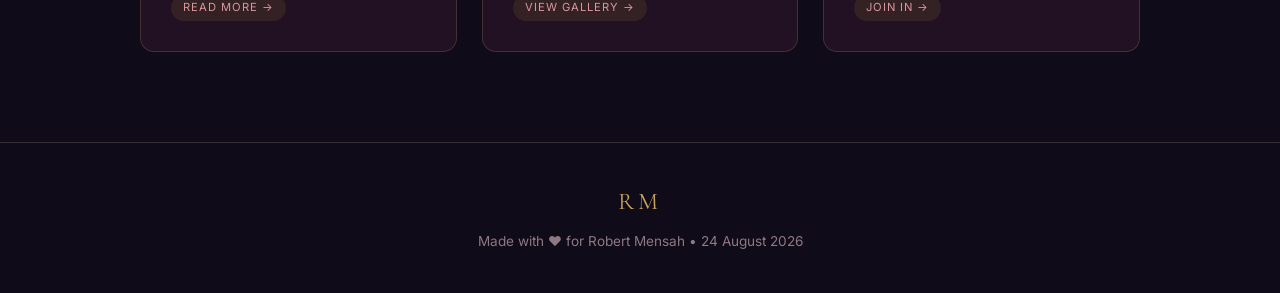
==== commit cc8ce9ec: "Add cinematic cake and finale effects" ====
--- a/index.html
+++ b/index.html
@@ -111,7 +111,7 @@
         <div class="section-label">Make a Wish</div>
         <h2 class="section-title">Blow Out the Candles</h2>
         <div class="section-divider"></div>
-        <div class="cake" id="cake">
+        <div class="cake" id="cake" role="button" tabindex="0" aria-label="Activate the birthday cake">
             <div class="cake-plate"></div>
             <div class="cake-layer cake-bottom"></div>
             <div class="cake-layer cake-middle"></div>
--- a/css/style.css
+++ b/css/style.css
@@ -348,8 +348,13 @@
 }
 
 /* ===== CAKE ===== */
-.cake-section { text-align: center; }
+.cake-section { text-align: center; isolation: isolate; }
+.cake-section::before, .cake-section::after { content: ''; position: absolute; z-index: -1; pointer-events: none; }
+.cake-section::before { width: 180px; height: 180px; top: 28%; left: 10%; border-radius: 50%; background: radial-gradient(circle at 35% 30%, rgba(241,210,122,0.6) 0 5%, transparent 6%), radial-gradient(circle, rgba(165,18,42,0.32), transparent 68%); opacity: 0.75; }
+.cake-section::after { width: 220px; height: 220px; top: 25%; right: 8%; border-radius: 50%; background: radial-gradient(circle at 65% 35%, rgba(241,210,122,0.45) 0 4%, transparent 5%), radial-gradient(circle, rgba(90,11,24,0.42), transparent 68%); opacity: 0.72; }
 .cake { position: relative; width: 300px; height: 250px; margin: 0 auto 30px; cursor: pointer; }
+.cake:focus-visible { outline: 2px solid var(--rose); outline-offset: 8px; border-radius: 20px; }
+.cake.spotlight { filter: drop-shadow(0 0 28px rgba(241,210,122,0.45)); }
 .cake-plate {
     position: absolute; bottom: 0; left: 50%; transform: translateX(-50%);
     width: 320px; height: 20px;
@@ -1253,6 +1258,13 @@
     50% { transform: translateY(-50vh) rotate(5deg); }
     100% { transform: translateY(-120vh) rotate(-5deg); }
 }
+.party-popper { position: fixed; bottom: 9vh; width: 34px; height: 82px; z-index: 2002; border: 2px solid var(--gold); border-radius: 7px 7px 14px 14px; background: linear-gradient(145deg, var(--wine), var(--midnight)); transform-origin: bottom center; animation: popperFire 0.55s ease-out forwards; }
+.party-popper-left { left: 8vw; transform: rotate(-48deg); }
+.party-popper-right { right: 8vw; transform: rotate(48deg); animation-name: popperFireRight; }
+.popper-piece { position: absolute; left: 50%; bottom: 72px; width: 7px; height: 16px; border-radius: 2px; animation: popperBurst 1.9s ease-out forwards; transform-origin: bottom center; }
+@keyframes popperFire { 0% { opacity: 0; transform: scale(0.65) rotate(-48deg); } 40% { opacity: 1; } 100% { opacity: 1; transform: scale(1) rotate(-48deg); } }
+@keyframes popperFireRight { 0% { opacity: 0; transform: scale(0.65) rotate(48deg); } 40% { opacity: 1; } 100% { opacity: 1; transform: scale(1) rotate(48deg); } }
+@keyframes popperBurst { 0% { opacity: 1; transform: rotate(var(--angle)) translateY(0); } 72% { opacity: 1; } 100% { opacity: 0; transform: rotate(var(--angle)) translateY(var(--distance)) translateX(var(--fall)); } }
 .emoji-burst {
     position: fixed; font-size: 1.5rem;
     pointer-events: none; z-index: 2001;
@@ -1289,6 +1301,23 @@
 .welcome-content p { max-width: 480px; margin: 0 auto 28px; color: var(--muted); line-height: 1.7; }
 @keyframes welcomeRise { from { opacity: 0; transform: translateY(24px); } to { opacity: 1; transform: translateY(0); } }
 body.welcome-active { overflow: hidden; }
+
+/* ===== CINEMATIC BIRTHDAY LETTER ===== */
+.letter-stage { min-height: 340px; display: grid; place-items: center; position: relative; }
+.envelope { width: min(300px, 78vw); aspect-ratio: 1.45; position: relative; border: 1px solid rgba(242,223,176,0.35); border-radius: 8px; background: linear-gradient(145deg, var(--wine), var(--plum)); box-shadow: 0 28px 70px rgba(0,0,0,0.45), 0 0 45px rgba(201,164,91,0.12); cursor: pointer; transition: transform 0.45s ease, box-shadow 0.45s ease; }
+.envelope:hover, .envelope:focus-visible { transform: translateY(-8px) rotate(-1deg); box-shadow: 0 38px 85px rgba(0,0,0,0.55), 0 0 55px rgba(217,150,157,0.2); outline: 2px solid var(--rose); outline-offset: 5px; }
+.envelope-flap { position: absolute; inset: 0 0 auto; height: 58%; background: linear-gradient(145deg, #713047, #3c1a35); clip-path: polygon(0 0, 100% 0, 50% 100%); transform-origin: top; transition: transform 0.55s ease; z-index: 3; }
+.envelope.opened .envelope-flap { transform: rotateX(180deg); }
+.envelope-front { position: absolute; inset: auto 0 0; height: 65%; background: linear-gradient(145deg, transparent 49%, rgba(242,223,176,0.11) 50%, transparent 51%); z-index: 2; }
+.envelope-seal { position: absolute; z-index: 4; left: 50%; top: 50%; transform: translate(-50%, -50%); width: 54px; height: 54px; display: grid; place-items: center; border-radius: 50%; background: var(--gold); color: var(--midnight); font: 600 1.1rem var(--serif); letter-spacing: 2px; box-shadow: 0 5px 20px rgba(0,0,0,0.3); transition: opacity 0.3s ease; }
+.envelope.opened .envelope-seal { opacity: 0; }
+.birthday-letter { position: absolute; z-index: 8; width: min(600px, 88vw); padding: 42px 34px 30px; background: #fbf4ea; color: #32172e; border: 1px solid var(--gold); box-shadow: 0 30px 90px rgba(0,0,0,0.6); text-align: center; opacity: 0; transform: translateY(40px) scale(0.9); transition: opacity 0.4s ease, transform 0.5s cubic-bezier(.2,.9,.3,1.1); }
+.birthday-letter.revealed { opacity: 1; transform: translateY(0) scale(1); }
+.birthday-letter[hidden] { display: none; }
+.letter-kicker { color: #9a5b68; font: 600 0.7rem var(--sans); letter-spacing: 3px; text-transform: uppercase; }
+.letter-copy { margin: 20px auto; max-width: 470px; font: italic 1.5rem/1.55 var(--serif); }
+.letter-signoff { color: #815765; font-size: 0.9rem; margin-bottom: 24px; }
+.letter-close { font-size: 0.75rem; padding: 11px 22px; }
 
 /* ===== LIGHTBOX ===== */
 .lightbox {
@@ -1509,3 +1538,142 @@
     .quote-text, .final-toast { transition: none; }
     .welcome-content { animation: none; }
 }
+
+/* ===== SHARED VISUAL POLISH ===== */
+:root {
+    --midnight: #100b18;
+    --deep-blue: #241326;
+    --royal: #54293f;
+    --gold: #c9a45b;
+    --gold-light: #f2dfb0;
+    --gold-dim: rgba(201, 164, 91, 0.42);
+    --white: #fbf4ea;
+    --muted: #c2b3ba;
+    --muted-dark: #8d7883;
+    --glass: rgba(255, 245, 239, 0.055);
+    --glass-border: rgba(242, 223, 176, 0.17);
+    --rose: #d9969d;
+    --sage: #8eafa2;
+    --plum: #32172e;
+    --wine: #571f36;
+    --surface: rgba(39, 20, 39, 0.78);
+    --surface-strong: rgba(24, 13, 28, 0.94);
+}
+
+.bg-gradient {
+    background: radial-gradient(circle at 12% 18%, rgba(217,150,157,0.14), transparent 28%),
+        radial-gradient(circle at 86% 78%, rgba(142,175,162,0.1), transparent 30%),
+        linear-gradient(135deg, #100b18 0%, #241326 52%, #160d1c 100%);
+    opacity: 1;
+    animation: none;
+}
+
+section:not(.page-hero) { border-top: 1px solid rgba(240, 217, 140, 0.08); }
+.section-label { color: var(--rose); }
+.section-title { letter-spacing: 0.02em; }
+.section-divider { background: linear-gradient(90deg, transparent, var(--rose), var(--gold), transparent); }
+.page-hero h1 .gold { background-image: linear-gradient(135deg, var(--gold-light), var(--rose), var(--gold)); }
+.page-hero p { color: #c1c8d5; }
+.page-hero::after { content: ''; position: absolute; inset: 10% 8%; border: 1px solid rgba(242,223,176,0.14); pointer-events: none; }
+.page-hero h1, .page-hero p, .page-hero > div:not(.page-hero-bg) { animation: heroReveal 0.9s ease both; }
+.page-hero p { animation-delay: 0.15s; }
+.page-hero > div:not(.page-hero-bg) { animation-delay: 0.3s; }
+@keyframes heroReveal { from { opacity: 0; transform: translateY(18px); } to { opacity: 1; transform: translateY(0); } }
+
+.info-card, .panel, .wish-form, .wishes-wall, .fun-card, .game-panel {
+    background: var(--surface);
+    border-color: rgba(240, 217, 140, 0.16);
+    border-radius: 14px;
+}
+.info-card:hover, .panel:hover, .wish-form:hover { border-color: rgba(217,143,136,0.48); }
+.info-card h3, .panel h3, .wish-form h3 { color: var(--gold-light); }
+.card-tag, .phone-number, .share-btn-round { color: var(--rose); }
+
+.memory-grid-item, .mem-stream-item, .floating-photo, .polaroid, .fam-card {
+    border-radius: 10px;
+}
+.memory-grid-item:focus-visible, .mem-stream-item:focus-visible,
+.floating-photo:focus-visible, .polaroid:focus-visible, .fam-card:focus-visible {
+    outline: 2px solid var(--rose);
+    outline-offset: 4px;
+}
+.friend-gallery { display: grid; grid-template-columns: repeat(5, minmax(0, 1fr)); gap: var(--spacing-sm); max-width: 1100px; margin: 0 auto; }
+.friend-card { position: relative; min-width: 0; overflow: hidden; border: 1px solid var(--glass-border); border-radius: 10px; background: var(--surface); cursor: pointer; box-shadow: 0 18px 40px rgba(0,0,0,0.35); }
+.friend-card img { display: block; width: 100%; aspect-ratio: 4 / 5; object-fit: cover; transition: transform 0.4s ease; }
+.friend-card span { display: block; padding: 12px 10px; color: var(--gold-light); font-family: var(--serif); font-size: 1.15rem; text-align: center; }
+.friend-card:hover img { transform: scale(1.06); }
+.friend-card:focus-visible { outline: 2px solid var(--rose); outline-offset: 4px; }
+
+@media (max-width: 600px) {
+    section { padding: 68px 16px; }
+    .page-hero { min-height: 72vh; padding: 120px 18px 70px; }
+    .page-hero h1 { letter-spacing: 2px; }
+    .section-title { font-size: clamp(2rem, 10vw, 2.8rem); }
+    .btn { width: 100%; justify-content: center; padding-inline: 22px; }
+    .page-hero > div[style] { width: min(100%, 320px); }
+    .countdown-container { gap: 8px; }
+    .countdown-box { min-width: calc(50% - 8px); padding: 20px 10px; }
+    .countdown-number { font-size: 2.2rem; }
+    .letter-stage { min-height: 300px; }
+    .birthday-letter { padding: 32px 22px 24px; }
+    .letter-copy { font-size: 1.25rem; }
+    .friend-gallery { grid-template-columns: repeat(2, minmax(0, 1fr)); }
+    .friend-card:last-child { grid-column: 1 / -1; width: calc(50% - 4px); justify-self: center; }
+    .cake-section::before { left: -80px; }
+    .cake-section::after { right: -100px; }
+    .party-popper-left { left: 2vw; }
+    .party-popper-right { right: 2vw; }
+}
+
+/* ===== PHOTO PRESENTATION RESTORATION ===== */
+.photo-chapter { min-height: 78vh; }
+.photo-chapter-bg img { filter: brightness(0.62) saturate(0.92) contrast(1.04); transform: scale(1.04); transition: transform 1.2s ease, filter 0.8s ease; }
+.photo-chapter.visible .photo-chapter-bg img { transform: scale(1); }
+.photo-chapter-bg::after { background: linear-gradient(90deg, rgba(16,11,24,0.78), rgba(16,11,24,0.24) 58%, rgba(16,11,24,0.7)), linear-gradient(0deg, rgba(16,11,24,0.8), transparent 45%); }
+.photo-chapter-content { max-width: 560px; padding: 34px 38px; background: rgba(28,15,31,0.62); border-radius: 8px; border-color: rgba(242,223,176,0.22); }
+.memory-grid-item { border: 4px solid rgba(251,244,234,0.12); border-radius: 5px; box-shadow: 0 24px 55px rgba(0,0,0,0.5); }
+.memory-grid-item:hover { border-color: var(--rose); }
+.mem-stream-item { border-radius: 5px; border-color: rgba(251,244,234,0.2); }
+.mem-stream-item:nth-child(odd) { transform: translateY(4px) rotate(-1.2deg); }
+.mem-stream-item:nth-child(even) { transform: translateY(-4px) rotate(1.2deg); }
+.mem-stream-item:hover { transform: translateY(-10px) rotate(0) scale(1.04) !important; }
+.floating-photo { border-radius: 5px; border: 4px solid rgba(251,244,234,0.12); }
+.floating-photo:nth-child(odd) { transform: rotate(-1.5deg); }
+.floating-photo:nth-child(even) { transform: rotate(1.5deg); }
+.floating-photo:hover { transform: translateY(-12px) rotate(0) scale(1.04); }
+.polaroid { box-shadow: 0 18px 40px rgba(0,0,0,0.48); }
+.polaroid-caption { color: #65485a; font-size: 0.95rem; }
+.fam-card img, .friend-card img { filter: brightness(0.9) saturate(0.9); }
+.fam-card:hover img, .friend-card:hover img { filter: brightness(1) saturate(1.05); }
+
+@media (max-width: 600px) {
+    .photo-chapter { min-height: 68vh; padding: 74px 18px; }
+    .photo-chapter-content { padding: 28px 22px; }
+    .photo-chapter-bg::after { background: linear-gradient(0deg, rgba(16,11,24,0.84), rgba(16,11,24,0.22) 70%), linear-gradient(90deg, rgba(16,11,24,0.42), transparent); }
+    .mem-stream-item:nth-child(n) { transform: none; }
+    .floating-photo:nth-child(n) { transform: none; }
+}
+
+@media (prefers-reduced-motion: reduce) {
+    .photo-chapter-bg img { transition: none; transform: scale(1); }
+    .mem-stream-item:nth-child(n), .floating-photo:nth-child(n) { transform: none; }
+    .party-popper, .popper-piece { animation: none; opacity: 0; }
+}
+
+/* Let portrait photographs keep their composition instead of forcing a landscape crop. */
+.memory-grid-item { aspect-ratio: 4 / 5; }
+.memory-grid-item.large { aspect-ratio: 1 / 1; }
+.memory-grid-item.tall { aspect-ratio: 3 / 4; }
+.memory-grid-item.wide { aspect-ratio: 4 / 3; }
+.memory-grid-item img, .mem-stream-item img, .floating-photo img, .fam-card img, .friend-card img { object-position: 50% 35%; }
+.mem-stream-item { aspect-ratio: 4 / 5; }
+
+@media (max-width: 768px) {
+    .memory-grid-item.large { aspect-ratio: 1 / 1; }
+    .memory-grid-item.tall { aspect-ratio: 3 / 4; }
+    .memory-grid-item.wide { aspect-ratio: 4 / 3; }
+}
+
+@media (max-width: 600px) {
+    .mem-stream-item { aspect-ratio: 4 / 5; }
+}
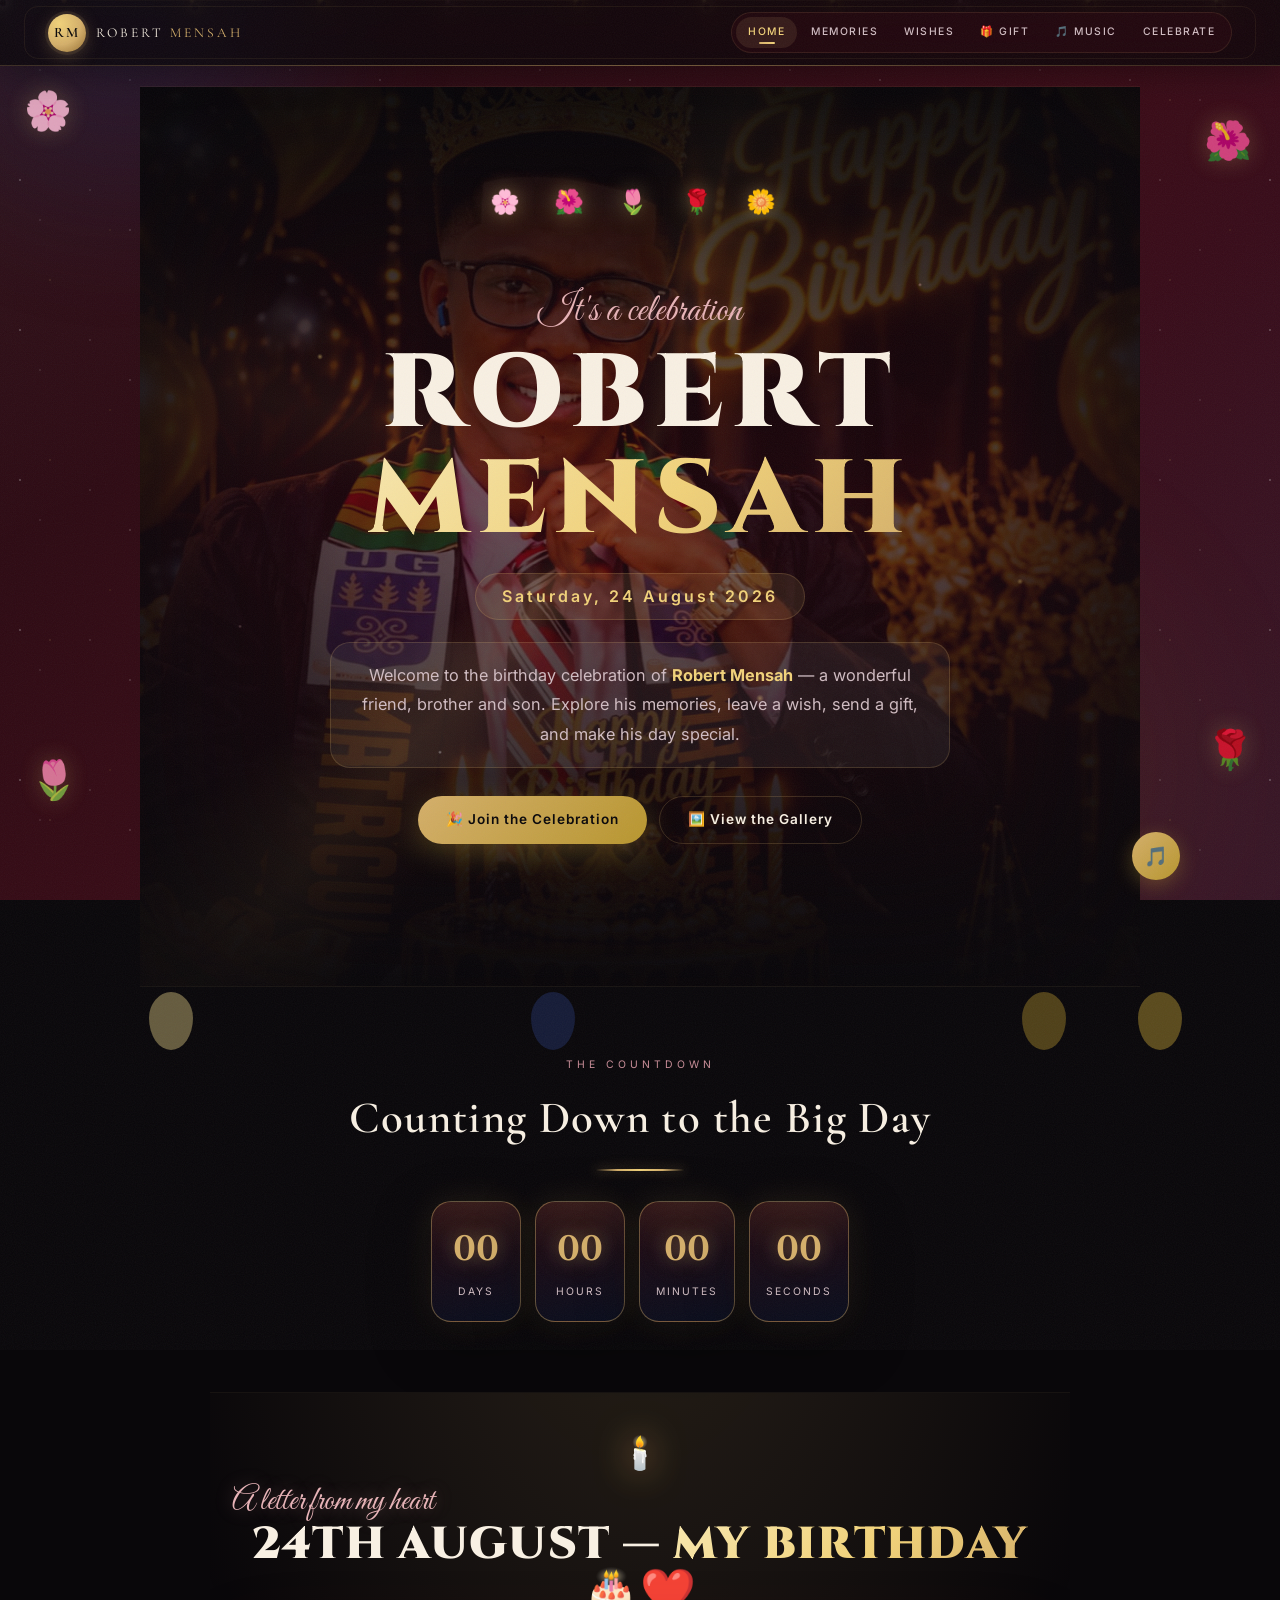
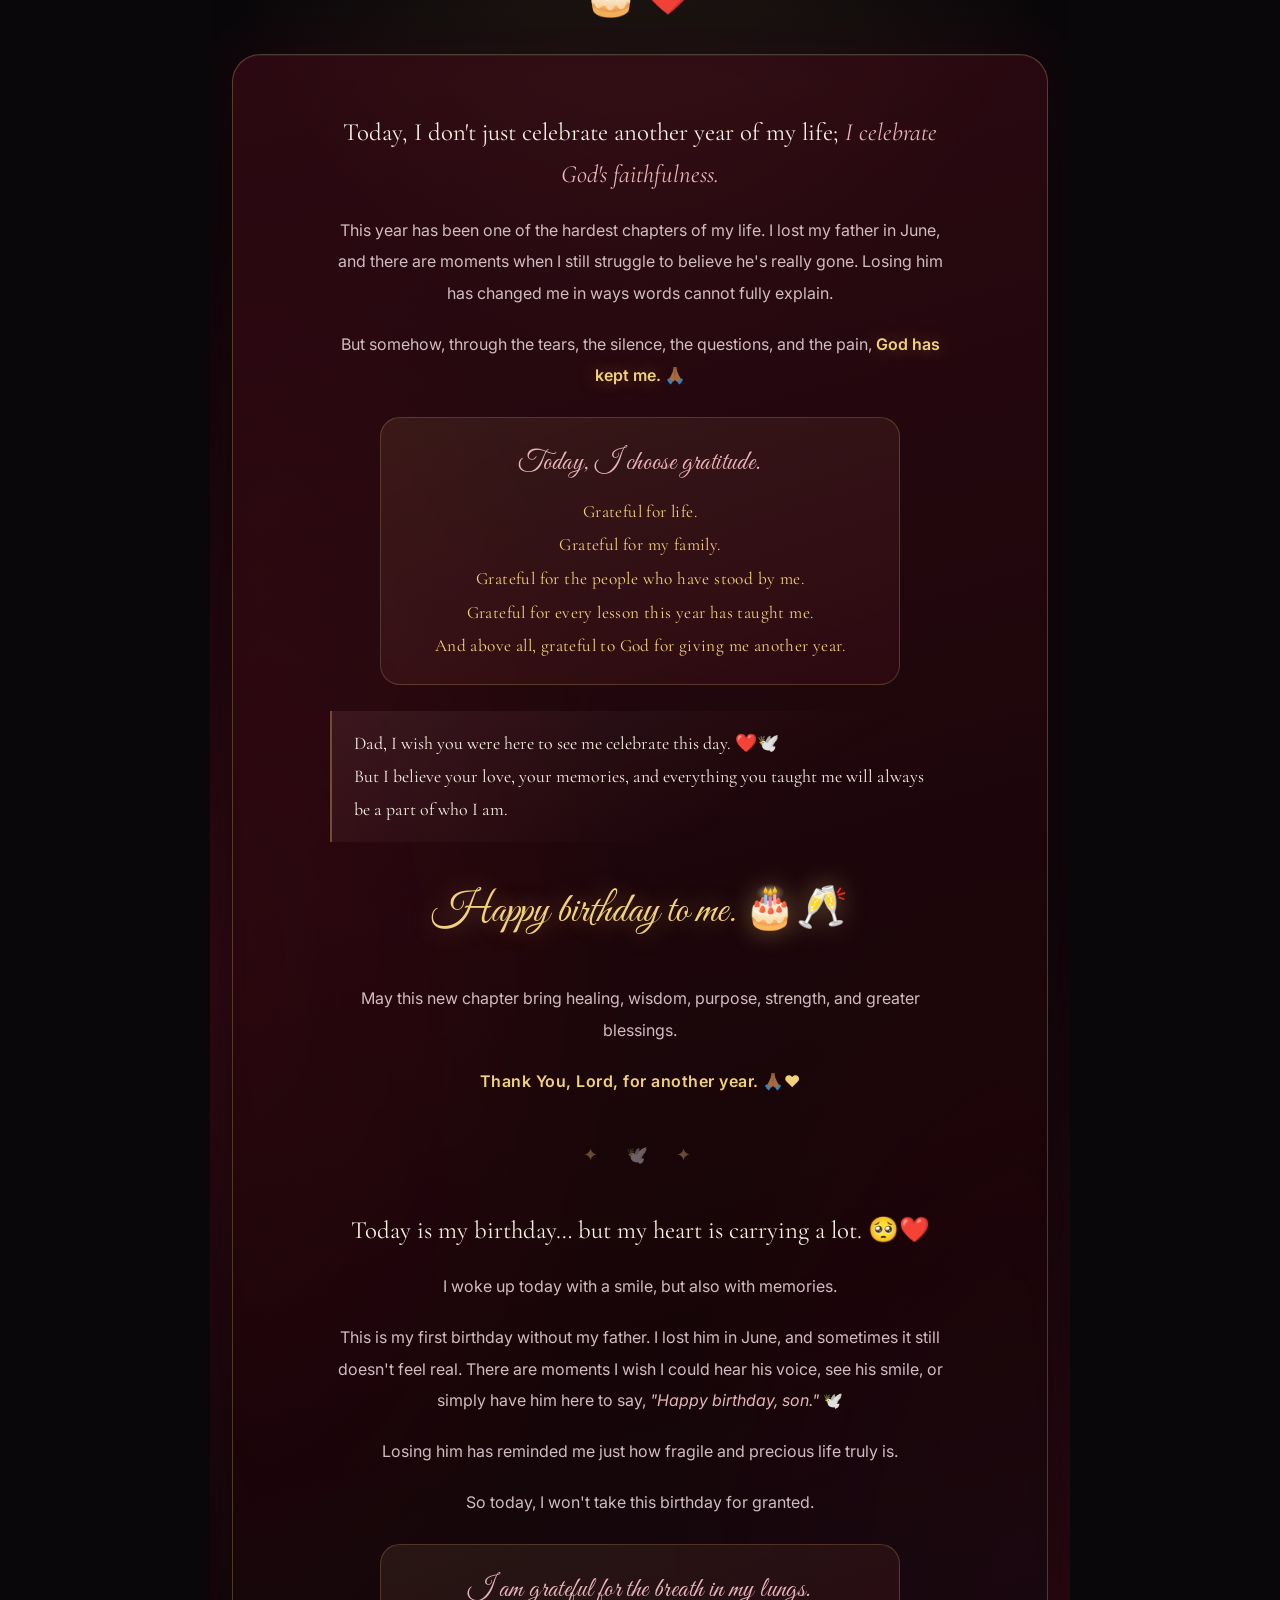
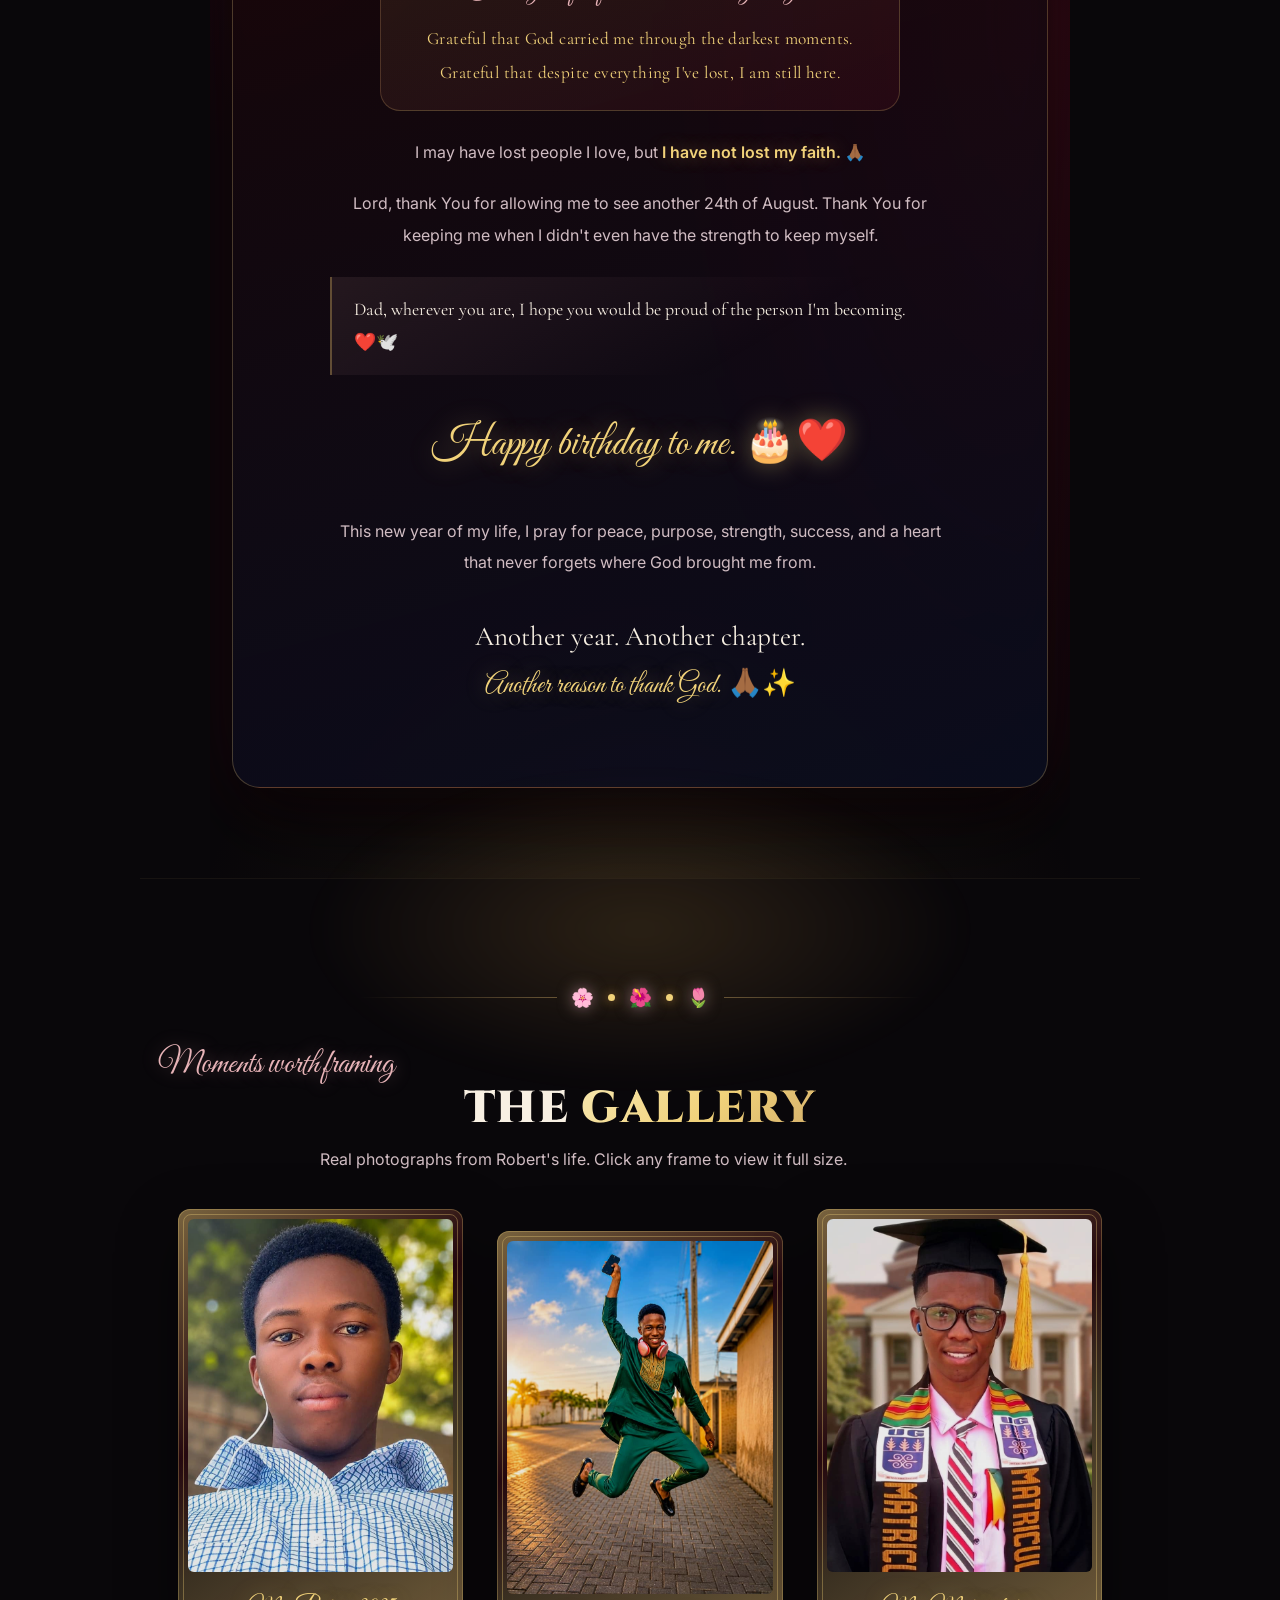
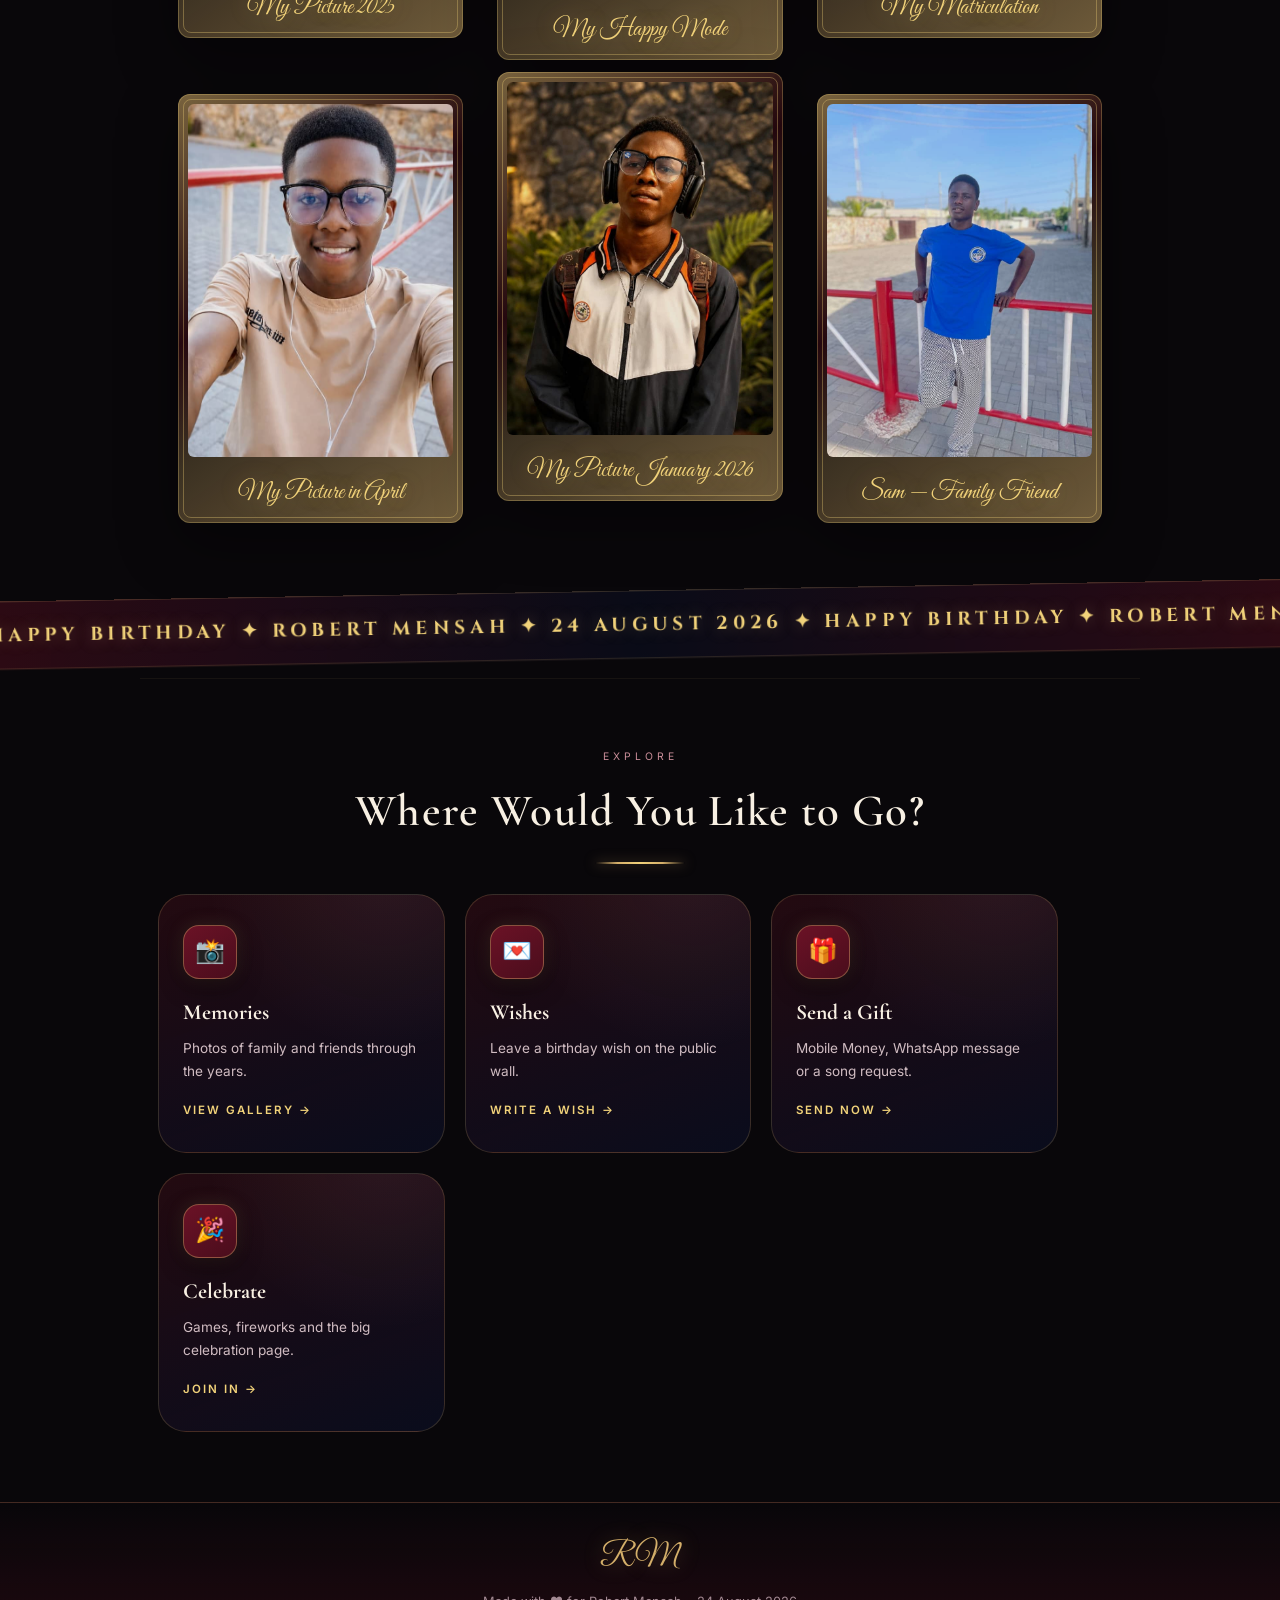
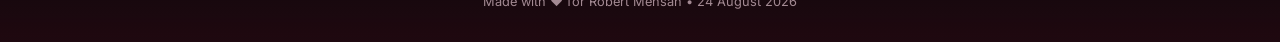
==== commit b63d8501: "Add Robert Mensah hero, full photo gallery with true names, heart letter, mobile polish, offline mus" ====
--- a/index.html
+++ b/index.html
@@ -2,39 +2,25 @@
 <html lang="en">
 <head>
     <meta charset="UTF-8">
-    <meta name="viewport" content="width=device-width, initial-scale=1.0">
-    <meta name="description" content="Robert Mensah's Birthday — A digital celebration of joy, memories, family, and the journey ahead.">
+    <meta name="viewport" content="width=device-width, initial-scale=1.0, viewport-fit=cover">
+    <meta name="description" content="Robert Mensah's Birthday — 24 August 2026. Join the celebration!">
     <meta name="theme-color" content="#0a0e27">
     <meta property="og:title" content="Robert Mensah — Birthday Celebration">
-    <meta property="og:description" content="A digital celebration of Robert Mensah's journey, memories, family, and the adventures ahead.">
+    <meta property="og:description" content="Join Robert Mensah's birthday celebration — memories, wishes, music and more.">
     <meta property="og:type" content="website">
-    <meta property="og:image" content="photo1.jpg">
-    <meta name="twitter:card" content="summary_large_image">
-    <meta name="twitter:title" content="Robert Mensah — Birthday Celebration">
-    <meta name="twitter:description" content="Step into Robert's birthday celebration. A cinematic experience of joy and memories.">
-    <title>Robert Mensah — Birthday Celebration</title>
+    <meta property="og:image" content="my picture.jpeg">
+    <title>Robert Mensah's Birthday 🎂</title>
     <link rel="icon" href="data:image/svg+xml,<svg xmlns='http://www.w3.org/2000/svg' viewBox='0 0 100 100'><text y='.9em' font-size='90'>🎂</text></svg>">
     <link rel="preconnect" href="https://fonts.googleapis.com">
     <link rel="preconnect" href="https://fonts.gstatic.com" crossorigin>
-    <link href="https://fonts.googleapis.com/css2?family=Cormorant+Garamond:ital,wght@0,400;0,600;1,400&family=Inter:wght@300;400;500;600;700&display=swap" rel="stylesheet">
+    <link href="https://fonts.googleapis.com/css2?family=Cormorant+Garamond:ital,wght@0,400;0,600;1,400&family=Cinzel:wght@700;900&family=Great+Vibes&family=Inter:wght@300;400;500;600;700&display=swap" rel="stylesheet">
     <link rel="stylesheet" href="css/style.css">
 </head>
 <body>
 <a class="skip-link" href="#countdown">Skip to content</a>
 
-<div class="welcome-screen" id="welcomeScreen" role="dialog" aria-modal="true" aria-labelledby="welcomeTitle">
-    <div class="welcome-content">
-        <span class="welcome-kicker">A birthday story, made with love</span>
-        <h2 id="welcomeTitle">Welcome to Robert's celebration</h2>
-        <p>Step inside a collection of memories, milestones, and wishes for the year ahead.</p>
-        <button class="btn btn-gold" id="enterExperience">Enter the Experience <span aria-hidden="true">→</span></button>
-    </div>
-</div>
-
-<!-- Scroll Progress -->
 <div class="scroll-progress" id="scrollProgress"></div>
 
-<!-- Animated Background -->
 <div class="bg-container">
     <div class="bg-gradient"></div>
     <div class="bg-stars"></div>
@@ -44,7 +30,13 @@
 </div>
 <div class="fx-container" id="fxContainer"></div>
 
-<!-- ===== NAVBAR ===== -->
+<!-- Christmas flowers decoration -->
+<div class="flower-decor flower-tl" aria-hidden="true">🌸</div>
+<div class="flower-decor flower-tr" aria-hidden="true">🌺</div>
+<div class="flower-decor flower-bl" aria-hidden="true">🌷</div>
+<div class="flower-decor flower-br" aria-hidden="true">🌹</div>
+<div class="petal-rain" id="petalRain" aria-hidden="true"></div>
+
 <nav class="navbar">
     <a href="index.html" class="nav-brand">
         <span class="nav-monogram">RM</span>
@@ -52,51 +44,62 @@
     </a>
     <ul class="nav-links">
         <li><a href="index.html" class="active">Home</a></li>
-        <li><a href="story.html">Story</a></li>
         <li><a href="memories.html">Memories</a></li>
+        <li><a href="wishes.html">Wishes</a></li>
+        <li><a href="gift.html">🎁 Gift</a></li>
+        <li><a href="music.html">🎵 Music</a></li>
         <li><a href="celebrate.html">Celebrate</a></li>
-        <li><a href="celebrate.html#wishes" class="nav-cta">Leave a Wish 💌</a></li>
     </ul>
     <button class="nav-toggle" id="navToggle" aria-label="Toggle navigation">
         <span></span><span></span><span></span>
     </button>
 </nav>
 
-<!-- Mobile Menu -->
 <div class="mobile-menu" id="mobileMenu">
     <a href="index.html" class="active">Home</a>
     <div class="menu-divider"></div>
-    <a href="story.html">Story</a>
-    <div class="menu-divider"></div>
     <a href="memories.html">Memories</a>
+    <div class="menu-divider"></div>
+    <a href="wishes.html">Wishes</a>
+    <div class="menu-divider"></div>
+    <a href="gift.html">🎁 Gift</a>
+    <div class="menu-divider"></div>
+    <a href="music.html">🎵 Music</a>
     <div class="menu-divider"></div>
     <a href="celebrate.html">Celebrate</a>
 </div>
 
 <main>
-    <!-- ===== BIRTHDAY BANNER (auto-shows on Aug 24) ===== -->
-    <div class="birthday-banner" id="birthdayBanner">
-        <h3>🎉 It's Robert's Birthday Today! 🎉</h3>
-        <p>Join the celebration — leave a wish, play a game, and light up the sky!</p>
-    </div>
-
-    <!-- ===== HERO ===== -->
-    <section class="page-hero" style="min-height:100vh;">
-        <div class="page-hero-bg">
-            <img src="my picture.jpeg" alt="Robert" width="1920" height="1080">
-        </div>
-        <h1>HAPPY BIRTHDAY<br><span class="gold">ROBERT MENSAH</span></h1>
-        <p>"Another year. Another chapter. Another reason to keep celebrating."</p>
-        <div style="display:flex;gap:15px;flex-wrap:wrap;justify-content:center;margin-top:35px;">
-            <a href="#countdown" class="btn btn-gold">🎂 Start the Celebration</a>
-            <a href="story.html" class="btn btn-outline">📖 My Story</a>
-        </div>
-    </section>
-
-    <!-- ===== COUNTDOWN ===== -->
+    <!-- CINEMATIC HERO — Robert Mensah as the primary portrait -->
+    <section class="hero-cinematic" id="hero">
+        <div class="hero-bg-layer">
+            <img src="ROBERTMENSAH.jpeg" alt="Robert Mensah" class="hero-portrait">
+        </div>
+        <div class="hero-overlay"></div>
+        <div class="hero-light-rays" aria-hidden="true"></div>
+        <div class="hero-bokeh" aria-hidden="true"></div>
+        <div class="hero-vignette" aria-hidden="true"></div>
+        <div class="hero-flower-row" aria-hidden="true">🌸 🌺 🌷 🌹 🌼</div>
+        <div class="hero-content">
+            <p class="kicker-script">It's a celebration</p>
+            <h1 class="display-title">ROBERT<br><span class="gold-text">MENSAH</span></h1>
+            <p class="hero-date">Saturday, 24 August 2026</p>
+            <p class="hero-intro">
+                Welcome to the birthday celebration of <strong>Robert Mensah</strong> —
+                a wonderful friend, brother and son. Explore his memories, leave a wish,
+                send a gift, and make his day special.
+            </p>
+            <div class="hero-cta">
+                <a href="#countdown" class="btn btn-gold">🎉 Join the Celebration</a>
+                <a href="#gallery" class="btn btn-outline">🖼️ View the Gallery</a>
+            </div>
+        </div>
+    </section>
+
+    <!-- COUNTDOWN -->
     <section class="fade-in" id="countdown">
         <div class="section-label">The Countdown</div>
-        <h2 class="section-title">Counting Down to the Celebration</h2>
+        <h2 class="section-title">Counting Down to the Big Day</h2>
         <div class="section-divider"></div>
         <div class="countdown-container">
             <div class="countdown-box"><span class="countdown-number" id="days">00</span><span class="countdown-label">Days</span></div>
@@ -106,67 +109,198 @@
         </div>
     </section>
 
-    <!-- ===== CAKE ===== -->
-    <section class="cake-section fade-in">
-        <div class="section-label">Make a Wish</div>
-        <h2 class="section-title">Blow Out the Candles</h2>
-        <div class="section-divider"></div>
-        <div class="cake" id="cake" role="button" tabindex="0" aria-label="Activate the birthday cake">
-            <div class="cake-plate"></div>
-            <div class="cake-layer cake-bottom"></div>
-            <div class="cake-layer cake-middle"></div>
-            <div class="cake-layer cake-top"></div>
-            <div class="cake-frosting frosting-bottom"></div>
-            <div class="cake-frosting frosting-middle"></div>
-            <div class="cake-frosting frosting-top"></div>
-            <div class="candle" onclick="blowCandle(this)"><div class="flame"></div></div>
-            <div class="candle" onclick="blowCandle(this)"><div class="flame"></div></div>
-            <div class="candle" onclick="blowCandle(this)"><div class="flame"></div></div>
-            <div class="candle" onclick="blowCandle(this)"><div class="flame"></div></div>
-            <div class="candle" onclick="blowCandle(this)"><div class="flame"></div></div>
-        </div>
-        <p class="cake-message">Click the candles to blow them out. Make a wish! 🕯️</p>
-    </section>
-
-    <!-- ===== QUOTES ===== -->
-    <section class="fade-in">
-        <div class="section-label">Words to Live By</div>
-        <h2 class="section-title">Inspiration</h2>
-        <div class="section-divider"></div>
-        <div class="quote-rotator">
-            <p class="quote-text" id="quoteText"></p>
-            <span class="quote-author" id="quoteAuthor"></span>
-            <div class="quote-dots" id="quoteDots"></div>
-        </div>
-    </section>
-
-    <!-- ===== QUICK LINKS ===== -->
+    <!-- A LETTER FROM MY HEART — Robert's personal birthday message -->
+    <section class="heart-letter-section fade-in" id="letter">
+        <div class="heart-letter-glow" aria-hidden="true"></div>
+        <div class="heart-letter-candle" aria-hidden="true">🕯️</div>
+        <p class="kicker-script">A letter from my heart</p>
+        <h2 class="section-title display-title">24TH AUGUST — <span class="gold-text">MY BIRTHDAY</span> 🎂❤️</h2>
+
+        <div class="heart-letter">
+            <p class="heart-letter-open">
+                Today, I don't just celebrate another year of my life;
+                <em>I celebrate God's faithfulness.</em>
+            </p>
+
+            <p>
+                This year has been one of the hardest chapters of my life.
+                I lost my father in June, and there are moments when I still struggle
+                to believe he's really gone. Losing him has changed me
+                in ways words cannot fully explain.
+            </p>
+
+            <p class="heart-letter-faith">
+                But somehow, through the tears, the silence, the questions, and the pain,
+                <strong>God has kept me.</strong> 🙏🏾
+            </p>
+
+            <div class="heart-letter-gratitude">
+                <span>Today, I choose gratitude.</span>
+                <span>Grateful for life.</span>
+                <span>Grateful for my family.</span>
+                <span>Grateful for the people who have stood by me.</span>
+                <span>Grateful for every lesson this year has taught me.</span>
+                <span>And above all, grateful to God for giving me another year.</span>
+            </div>
+
+            <p class="heart-letter-dad">
+                Dad, I wish you were here to see me celebrate this day. ❤️🕊️<br>
+                But I believe your love, your memories, and everything you taught me
+                will always be a part of who I am.
+            </p>
+
+            <p class="heart-letter-cheer">Happy birthday to me. 🎂🥂</p>
+
+            <p>
+                May this new chapter bring healing, wisdom, purpose, strength,
+                and greater blessings.
+            </p>
+
+            <p class="heart-letter-close">Thank You, Lord, for another year. 🙏🏾❤️</p>
+
+            <div class="heart-letter-divider" aria-hidden="true">✦ &nbsp;🕊️&nbsp; ✦</div>
+
+            <p class="heart-letter-open">
+                Today is my birthday… but my heart is carrying a lot. 🥺❤️
+            </p>
+
+            <p>
+                I woke up today with a smile, but also with memories.
+            </p>
+
+            <p>
+                This is my first birthday without my father. I lost him in June,
+                and sometimes it still doesn't feel real. There are moments I wish I could
+                hear his voice, see his smile, or simply have him here to say,
+                <em>"Happy birthday, son."</em> 🕊️
+            </p>
+
+            <p>
+                Losing him has reminded me just how fragile and precious life truly is.
+            </p>
+
+            <p>So today, I won't take this birthday for granted.</p>
+
+            <div class="heart-letter-gratitude">
+                <span>I am grateful for the breath in my lungs.</span>
+                <span>Grateful that God carried me through the darkest moments.</span>
+                <span>Grateful that despite everything I've lost, I am still here.</span>
+            </div>
+
+            <p class="heart-letter-faith">
+                I may have lost people I love,
+                but <strong>I have not lost my faith.</strong> 🙏🏾
+            </p>
+
+            <p>
+                Lord, thank You for allowing me to see another 24th of August.
+                Thank You for keeping me when I didn't even have the strength to keep myself.
+            </p>
+
+            <p class="heart-letter-dad">
+                Dad, wherever you are, I hope you would be proud
+                of the person I'm becoming. ❤️🕊️
+            </p>
+
+            <p class="heart-letter-cheer">Happy birthday to me. 🎂❤️</p>
+
+            <p>
+                This new year of my life, I pray for peace, purpose, strength, success,
+                and a heart that never forgets where God brought me from.
+            </p>
+
+            <p class="heart-letter-final">
+                Another year. Another chapter.<br>
+                <span class="script-accent">Another reason to thank God.</span> 🙏🏾✨
+            </p>
+        </div>
+    </section>
+
+    <!-- CELEBRATION GALLERY (named after each photograph) -->
+    <section class="fade-in light-pool" id="gallery">
+        <div class="garland" aria-hidden="true">
+            <span class="garland-flower">🌸</span><span class="garland-bulb"></span><span class="garland-flower">🌺</span><span class="garland-bulb"></span><span class="garland-flower">🌷</span>
+        </div>
+        <p class="kicker-script">Moments worth framing</p>
+        <h2 class="section-title display-title">THE <span class="gold-text">GALLERY</span></h2>
+        <p style="max-width:640px;margin:0 auto 36px;color:var(--muted);">
+            Real photographs from Robert's life. Click any frame to view it full size.
+        </p>
+        <div class="gallery-grid">
+            <figure class="gold-frame gallery-item">
+                <img src="my picture 2025.jpg" alt="My Picture 2025 — Robert Mensah" loading="lazy" onclick="openFlyer(this.src)">
+                <figcaption><span class="script-accent">My Picture 2025</span></figcaption>
+            </figure>
+            <figure class="gold-frame gallery-item">
+                <img src="my happy mode.jpg" alt="My Happy Mode — Robert Mensah" loading="lazy" onclick="openFlyer(this.src)">
+                <figcaption><span class="script-accent">My Happy Mode</span></figcaption>
+            </figure>
+            <figure class="gold-frame gallery-item">
+                <img src="MY marticulation.jpg" alt="My Matriculation — Robert Mensah" loading="lazy" onclick="openFlyer(this.src)">
+                <figcaption><span class="script-accent">My Matriculation</span></figcaption>
+            </figure>
+            <figure class="gold-frame gallery-item">
+                <img src="my picture in april.jpg" alt="My Picture in April — Robert Mensah" loading="lazy" onclick="openFlyer(this.src)">
+                <figcaption><span class="script-accent">My Picture in April</span></figcaption>
+            </figure>
+            <figure class="gold-frame gallery-item">
+                <img src="my picture january 2026.jpg" alt="My Picture January 2026 — Robert Mensah" loading="lazy" onclick="openFlyer(this.src)">
+                <figcaption><span class="script-accent">My Picture January 2026</span></figcaption>
+            </figure>
+            <figure class="gold-frame gallery-item">
+                <img src="sam.jpeg" alt="Sam — Family Friend" loading="lazy" onclick="openFlyer(this.src)">
+                <figcaption><span class="script-accent">Sam — Family Friend</span></figcaption>
+            </figure>
+        </div>
+    </section>
+
+    <!-- MARQUEE STRIP -->
+    <div class="marquee-strip" aria-hidden="true">
+        <div class="marquee-track">
+            <span>HAPPY BIRTHDAY ✦ ROBERT MENSAH ✦ 24 AUGUST 2026 ✦ HAPPY BIRTHDAY ✦ ROBERT MENSAH ✦ 24 AUGUST 2026 ✦&nbsp;</span>
+            <span>HAPPY BIRTHDAY ✦ ROBERT MENSAH ✦ 24 AUGUST 2026 ✦ HAPPY BIRTHDAY ✦ ROBERT MENSAH ✦ 24 AUGUST 2026 ✦&nbsp;</span>
+        </div>
+    </div>
+
+    <!-- QUICK LINKS -->
     <section class="fade-in">
         <div class="section-label">Explore</div>
         <h2 class="section-title">Where Would You Like to Go?</h2>
         <div class="section-divider"></div>
-        <div class="cards-grid">
-            <a href="story.html" class="info-card" style="text-decoration:none;">
-                <span class="card-icon">📖</span>
-                <h3>My Story</h3>
-                <p>The chapters of the journey — from the beginning to this milestone.</p>
-                <span class="card-tag">Read More →</span>
-            </a>
+        <div class="cards-grid" style="max-width:900px;">
             <a href="memories.html" class="info-card" style="text-decoration:none;">
                 <span class="card-icon">📸</span>
                 <h3>Memories</h3>
-                <p>Photo streams, film strips, polaroids and fun facts.</p>
+                <p>Photos of family and friends through the years.</p>
                 <span class="card-tag">View Gallery →</span>
+            </a>
+            <a href="wishes.html" class="info-card" style="text-decoration:none;">
+                <span class="card-icon">💌</span>
+                <h3>Wishes</h3>
+                <p>Leave a birthday wish on the public wall.</p>
+                <span class="card-tag">Write a Wish →</span>
+            </a>
+            <a href="gift.html" class="info-card" style="text-decoration:none;">
+                <span class="card-icon">🎁</span>
+                <h3>Send a Gift</h3>
+                <p>Mobile Money, WhatsApp message or a song request.</p>
+                <span class="card-tag">Send Now →</span>
             </a>
             <a href="celebrate.html" class="info-card" style="text-decoration:none;">
                 <span class="card-icon">🎉</span>
                 <h3>Celebrate</h3>
-                <p>Leave a wish, send a gift, play a game and light up the sky.</p>
+                <p>Games, fireworks and the big celebration page.</p>
                 <span class="card-tag">Join In →</span>
             </a>
         </div>
     </section>
 </main>
+
+<!-- Flyer lightbox -->
+<div class="flyer-lightbox" id="flyerLightbox" onclick="closeFlyer()" role="dialog" aria-modal="true" aria-label="Flyer preview">
+    <button class="flyer-lightbox-close" aria-label="Close">✕</button>
+    <img src="" alt="Birthday flyer full size" id="flyerLightboxImg">
+</div>
 
 <button class="back-to-top" id="backToTop" aria-label="Back to top">↑</button>
 <button class="music-btn" id="musicBtn" title="Toggle Music">🎵</button>
@@ -178,5 +312,35 @@
 
 <script src="js/main.js"></script>
 <script src="js/music-player.js"></script>
+<script>
+/* Falling petals */
+(function () {
+    const rain = document.getElementById('petalRain');
+    const petals = ['🌸', '🌺', '🌷', '🌹', '🌼'];
+    if (!rain) return;
+    setInterval(() => {
+        if (document.hidden || rain.children.length > 18) return;
+        const p = document.createElement('span');
+        p.className = 'petal';
+        p.textContent = petals[Math.floor(Math.random() * petals.length)];
+        p.style.left = Math.random() * 100 + 'vw';
+        p.style.animationDuration = (7 + Math.random() * 6) + 's';
+        p.style.fontSize = (14 + Math.random() * 14) + 'px';
+        rain.appendChild(p);
+        setTimeout(() => p.remove(), 14000);
+    }, 1200);
+})();
+
+/* Flyer lightbox */
+function openFlyer(src) {
+    const lb = document.getElementById('flyerLightbox');
+    document.getElementById('flyerLightboxImg').src = src;
+    lb.classList.add('open');
+}
+function closeFlyer() {
+    document.getElementById('flyerLightbox').classList.remove('open');
+}
+document.addEventListener('keydown', e => { if (e.key === 'Escape') closeFlyer(); });
+</script>
 </body>
 </html>
--- a/css/style.css
+++ b/css/style.css
@@ -1,33 +1,55 @@
 /* ============================================================
-   ROBERT MENSAH'S BIRTHDAY CELEBRATION — Shared Styles
-   Midnight blue / royal blue / gold
+   ROBERT MENSAH'S BIRTHDAY CELEBRATION — Premium Edition
+   Cinematic, Festive, Gift-Focused Experience
    ============================================================ */
 
 :root {
-    --midnight: #0a0e27;
-    --deep-blue: #0f1a3a;
-    --royal: #1a2a5e;
-    --gold: #d4af37;
-    --gold-light: #f0d98c;
-    --gold-dim: rgba(212, 175, 55, 0.4);
-    --white: #f5f6fa;
-    --muted: #9aa3b5;
-    --muted-dark: #6b7280;
-    --glass: rgba(255, 255, 255, 0.05);
-    --glass-border: rgba(255, 255, 255, 0.1);
+    --midnight: #09070a;
+    --deep-blue: #1a0508;
+    --royal: #5a0b18;
+    --gold: #d4af6a;
+    --gold-light: #f1d27a;
+    --gold-dim: rgba(212, 175, 106, 0.42);
+    --white: #f8f0e3;
+    --muted: #d0bcc2;
+    --muted-dark: #a38a93;
+    --glass: rgba(248, 240, 227, 0.055);
+    --glass-border: rgba(212, 175, 106, 0.2);
+    --rose: #c98d98;
+    --sage: #758f84;
+    --plum: #2a102b;
+    --wine: #3a0b16;
+    --surface: rgba(38, 11, 18, 0.78);
+    --surface-strong: rgba(22, 7, 10, 0.94);
     --serif: 'Cormorant Garamond', serif;
     --sans: 'Inter', sans-serif;
+    /* ===== PHASE 2 DESIGN SYSTEM TOKENS ===== */
+    --navy: #0a0e1f;
+    --burgundy: #4a0d1c;
+    --wine-deep: #6b1226;
+    --blush: #e8b4b8;
+    --amber: rgba(255, 190, 90, 0.55);
+    --font-display: 'Cinzel', serif;
+    --font-script: 'Great Vibes', cursive;
+    --text-glow-gold: 0 0 18px rgba(212, 175, 106, 0.45), 0 0 42px rgba(212, 175, 106, 0.18);
+    --light-pool: radial-gradient(ellipse at center, rgba(255, 190, 90, 0.14), transparent 65%);
     --radius: 20px;
+    --radius-sm: 12px;
+    --radius-lg: 28px;
     --shadow: 0 20px 60px rgba(0, 0, 0, 0.4);
+    --shadow-gold: 0 20px 60px rgba(212, 175, 106, 0.15);
+    --shadow-xl: 0 40px 80px rgba(0, 0, 0, 0.6);
     --spacing-xs: 8px;
     --spacing-sm: 16px;
     --spacing-md: 24px;
     --spacing-lg: 32px;
     --spacing-xl: 48px;
+    --transition: 0.4s cubic-bezier(0.34, 1.56, 0.64, 1);
+    --transition-slow: 0.8s cubic-bezier(0.34, 1.56, 0.64, 1);
 }
 
 * { margin: 0; padding: 0; box-sizing: border-box; }
-html { scroll-behavior: smooth; }
+html { overflow-x: clip; scroll-behavior: smooth; }
 
 body {
     font-family: var(--sans);
@@ -39,9 +61,9 @@
 }
 
 ::selection { background: var(--gold); color: var(--midnight); }
-::-webkit-scrollbar { width: 8px; }
+::-webkit-scrollbar { width: 6px; }
 ::-webkit-scrollbar-track { background: var(--midnight); }
-::-webkit-scrollbar-thumb { background: var(--royal); border-radius: 4px; }
+::-webkit-scrollbar-thumb { background: var(--royal); border-radius: 3px; }
 ::-webkit-scrollbar-thumb:hover { background: var(--gold); }
 
 /* ===== ANIMATED BACKGROUND ===== */
@@ -49,9 +71,11 @@
 .bg-gradient {
     position: absolute; top: -50%; left: -50%;
     width: 200%; height: 200%;
-    background: conic-gradient(#0a0e27, #0f1a3a, #1a2a5e, #0a0e27, #0f1a3a, #1a2a5e, #0a0e27);
+    background: radial-gradient(circle at 12% 18%, rgba(201,141,152,0.14), transparent 28%),
+        radial-gradient(circle at 86% 78%, rgba(117,143,132,0.1), transparent 30%),
+        linear-gradient(135deg, #09070a 0%, #3a0b16 52%, #2a102b 100%);
+    opacity: 1;
     animation: bgRotate 60s linear infinite;
-    opacity: 0.7;
 }
 @keyframes bgRotate { from { transform: rotate(0deg); } to { transform: rotate(360deg); } }
 .bg-stars {
@@ -107,20 +131,481 @@
     80% { transform: translate(-5%,5%) scale(1.1); }
 }
 
-/* ============================================================
-   NAVBAR — glassmorphic, gold accents
-   ============================================================ */
+/* ===== FESTIVE FAIRY LIGHTS ===== */
+.fairy-lights-container {
+    position: fixed;
+    top: 0;
+    left: 0;
+    right: 0;
+    z-index: 1;
+    pointer-events: none;
+    height: 80px;
+    overflow: visible;
+}
+.fairy-light-string {
+    position: absolute;
+    top: 0;
+    left: 0;
+    right: 0;
+    height: 50px;
+    background:
+        radial-gradient(4px 4px at 5% 0%, rgba(212,175,106,0.9), transparent),
+        radial-gradient(3px 3px at 15% 2%, rgba(241,210,122,0.8), transparent),
+        radial-gradient(4px 4px at 25% 0%, rgba(212,175,106,0.9), transparent),
+        radial-gradient(3px 3px at 35% 3%, rgba(201,141,152,0.7), transparent),
+        radial-gradient(4px 4px at 45% 0%, rgba(212,175,106,0.9), transparent),
+        radial-gradient(3px 3px at 55% 1%, rgba(241,210,122,0.8), transparent),
+        radial-gradient(4px 4px at 65% 0%, rgba(212,175,106,0.9), transparent),
+        radial-gradient(3px 3px at 75% 2%, rgba(201,141,152,0.7), transparent),
+        radial-gradient(4px 4px at 85% 0%, rgba(212,175,106,0.9), transparent),
+        radial-gradient(3px 3px at 95% 1%, rgba(241,210,122,0.8), transparent);
+    background-size: 100% 100%;
+    animation: fairyTwinkle 3s ease-in-out infinite alternate;
+}
+.fairy-light-string::before {
+    content: '';
+    position: absolute;
+    top: 0;
+    left: 0;
+    right: 0;
+    height: 1px;
+    background: linear-gradient(90deg,
+        transparent 3%,
+        rgba(212,175,106,0.3) 10%,
+        rgba(212,175,106,0.3) 20%,
+        transparent 22%,
+        transparent 28%,
+        rgba(212,175,106,0.3) 35%,
+        rgba(212,175,106,0.3) 45%,
+        transparent 47%,
+        transparent 53%,
+        rgba(212,175,106,0.3) 60%,
+        rgba(212,175,106,0.3) 70%,
+        transparent 72%,
+        transparent 78%,
+        rgba(212,175,106,0.3) 85%,
+        rgba(212,175,106,0.3) 95%,
+        transparent 97%
+    );
+}
+.fairy-light {
+    position: absolute;
+    width: 6px;
+    height: 6px;
+    border-radius: 50%;
+    animation: fairyBulb 2s ease-in-out infinite alternate;
+    box-shadow: 0 0 8px currentColor, 0 0 16px currentColor, 0 0 24px currentColor;
+}
+.fairy-light:nth-child(1) { left: 5%; top: 2px; color: #d4af37; animation-delay: 0s; }
+.fairy-light:nth-child(2) { left: 15%; top: 5px; color: #f1d27a; animation-delay: 0.3s; }
+.fairy-light:nth-child(3) { left: 25%; top: 1px; color: #d4af37; animation-delay: 0.6s; }
+.fairy-light:nth-child(4) { left: 35%; top: 6px; color: #c98d98; animation-delay: 0.9s; }
+.fairy-light:nth-child(5) { left: 45%; top: 0px; color: #d4af37; animation-delay: 1.2s; }
+.fairy-light:nth-child(6) { left: 55%; top: 4px; color: #f1d27a; animation-delay: 1.5s; }
+.fairy-light:nth-child(7) { left: 65%; top: 2px; color: #d4af37; animation-delay: 1.8s; }
+.fairy-light:nth-child(8) { left: 75%; top: 5px; color: #c98d98; animation-delay: 2.1s; }
+.fairy-light:nth-child(9) { left: 85%; top: 1px; color: #d4af37; animation-delay: 2.4s; }
+.fairy-light:nth-child(10) { left: 95%; top: 3px; color: #f1d27a; animation-delay: 2.7s; }
+@keyframes fairyBulb {
+    0%, 100% { opacity: 0.4; transform: scale(0.8); filter: brightness(0.6); }
+    50% { opacity: 1; transform: scale(1.2); filter: brightness(1.2); }
+}
+@keyframes fairyTwinkle { 0% { opacity: 0.6; } 100% { opacity: 1; } }
+
+/* ===== FLOATING GIFT BUTTON ===== */
+.gift-float {
+    position: fixed;
+    bottom: 100px;
+    right: 24px;
+    z-index: 100;
+    width: 60px;
+    height: 60px;
+    border-radius: 50%;
+    background: linear-gradient(135deg, var(--gold-light), var(--gold), #b8962e);
+    border: none;
+    font-size: 1.6rem;
+    cursor: pointer;
+    box-shadow: 0 8px 30px rgba(212,175,55,0.4);
+    animation: giftBounce 2s ease-in-out infinite;
+    transition: all 0.3s;
+    display: flex;
+    align-items: center;
+    justify-content: center;
+    color: var(--midnight);
+}
+.gift-float:hover {
+    transform: scale(1.1);
+    box-shadow: 0 12px 40px rgba(212,175,55,0.6);
+    animation: none;
+}
+.gift-float .gift-badge {
+    position: absolute;
+    top: -4px;
+    right: -4px;
+    width: 20px;
+    height: 20px;
+    border-radius: 50%;
+    background: #ff4757;
+    color: #fff;
+    font-size: 0.6rem;
+    font-weight: 700;
+    display: flex;
+    align-items: center;
+    justify-content: center;
+    box-shadow: 0 2px 8px rgba(255,71,87,0.4);
+}
+@keyframes giftBounce {
+    0%, 100% { transform: translateY(0); }
+    25% { transform: translateY(-8px); }
+    50% { transform: translateY(0); }
+    75% { transform: translateY(-4px); }
+}
+
+/* ===== GIFT OVERLAY ===== */
+.gift-overlay {
+    position: fixed;
+    inset: 0;
+    z-index: 3000;
+    background: rgba(9,7,10,0.95);
+    backdrop-filter: blur(30px);
+    display: none;
+    align-items: center;
+    justify-content: center;
+    padding: 24px;
+}
+.gift-overlay.open { display: flex; }
+.gift-overlay-content {
+    max-width: 480px;
+    width: 100%;
+    text-align: center;
+    animation: giftAppear 0.5s ease both;
+}
+@keyframes giftAppear {
+    from { opacity: 0; transform: scale(0.9) translateY(20px); }
+    to { opacity: 1; transform: scale(1) translateY(0); }
+}
+.gift-overlay-icon {
+    font-size: 4rem;
+    margin-bottom: 20px;
+    display: block;
+    animation: giftIconBounce 1s ease-in-out infinite;
+}
+@keyframes giftIconBounce {
+    0%, 100% { transform: translateY(0) rotate(0deg); }
+    25% { transform: translateY(-10px) rotate(-3deg); }
+    75% { transform: translateY(-10px) rotate(3deg); }
+}
+.gift-overlay h2 {
+    font-family: var(--serif);
+    font-size: 2rem;
+    color: var(--gold-light);
+    margin-bottom: 10px;
+}
+.gift-overlay p {
+    color: var(--muted);
+    font-size: 0.95rem;
+    margin-bottom: 30px;
+    line-height: 1.7;
+}
+.gift-options {
+    display: flex;
+    flex-direction: column;
+    gap: 12px;
+    max-width: 320px;
+    margin: 0 auto;
+}
+.gift-option {
+    display: flex;
+    align-items: center;
+    gap: 14px;
+    padding: 16px 20px;
+    border-radius: 14px;
+    border: 1px solid var(--glass-border);
+    background: var(--surface);
+    cursor: pointer;
+    transition: all 0.3s;
+    text-decoration: none;
+    color: var(--white);
+    font-size: 0.95rem;
+    font-family: var(--sans);
+    text-align: left;
+}
+.gift-option:hover {
+    border-color: var(--gold);
+    transform: translateX(4px);
+    background: rgba(212,175,55,0.1);
+}
+.gift-option-icon {
+    font-size: 1.5rem;
+    flex-shrink: 0;
+}
+.gift-option-text {
+    flex: 1;
+}
+.gift-option-text strong {
+    color: var(--gold-light);
+    display: block;
+    margin-bottom: 2px;
+}
+.gift-option-text small {
+    color: var(--muted-dark);
+    font-size: 0.75rem;
+}
+.gift-overlay-close {
+    position: absolute;
+    top: 24px;
+    right: 24px;
+    width: 44px;
+    height: 44px;
+    border-radius: 50%;
+    border: 1px solid var(--glass-border);
+    background: rgba(255,255,255,0.05);
+    color: var(--muted);
+    font-size: 1.2rem;
+    cursor: pointer;
+    transition: all 0.3s;
+    display: flex;
+    align-items: center;
+    justify-content: center;
+}
+.gift-overlay-close:hover {
+    border-color: var(--gold);
+    color: var(--gold);
+    transform: scale(1.1);
+}
+
+/* ===== MUSIC OVERLAY ===== */
+.music-overlay {
+    position: fixed;
+    inset: 0;
+    z-index: 3000;
+    background: rgba(9,7,10,0.95);
+    backdrop-filter: blur(30px);
+    display: none;
+    align-items: center;
+    justify-content: center;
+    padding: 24px;
+}
+.music-overlay.open { display: flex; }
+.music-overlay-content {
+    text-align: center;
+    max-width: 380px;
+    width: 100%;
+}
+.music-overlay-album {
+    width: 180px;
+    height: 180px;
+    border-radius: 20px;
+    margin: 0 auto 24px;
+    background: linear-gradient(135deg, var(--gold), var(--wine), var(--midnight));
+    box-shadow: 0 20px 60px rgba(212,175,55,0.2), 0 0 0 2px rgba(212,175,55,0.1);
+    display: flex;
+    align-items: center;
+    justify-content: center;
+    font-size: 3.5rem;
+    animation: albumSpin 20s linear infinite;
+}
+@keyframes albumSpin {
+    from { transform: rotate(0deg); }
+    to { transform: rotate(360deg); }
+}
+.music-overlay-title {
+    font-family: var(--serif);
+    font-size: 1.2rem;
+    color: var(--gold-light);
+    margin-bottom: 4px;
+}
+.music-overlay-track {
+    font-size: 0.75rem;
+    color: var(--muted-dark);
+    margin-bottom: 24px;
+    letter-spacing: 1px;
+}
+.music-overlay-controls {
+    display: flex;
+    align-items: center;
+    justify-content: center;
+    gap: 16px;
+    margin-bottom: 20px;
+}
+.music-overlay-btn {
+    width: 44px;
+    height: 44px;
+    border-radius: 50%;
+    border: 1px solid var(--glass-border);
+    background: rgba(255,255,255,0.05);
+    color: var(--gold);
+    font-size: 1.1rem;
+    cursor: pointer;
+    transition: all 0.3s;
+    display: flex;
+    align-items: center;
+    justify-content: center;
+}
+.music-overlay-btn:hover {
+    border-color: var(--gold);
+    background: rgba(212,175,55,0.1);
+    transform: scale(1.1);
+}
+.music-overlay-play {
+    width: 56px;
+    height: 56px;
+    background: linear-gradient(135deg, var(--gold-light), var(--gold));
+    color: var(--midnight);
+    border: none;
+    font-size: 1.4rem;
+    box-shadow: 0 8px 30px rgba(212,175,55,0.3);
+}
+.music-overlay-progress {
+    width: 100%;
+    height: 4px;
+    background: rgba(255,255,255,0.1);
+    border-radius: 2px;
+    overflow: hidden;
+    margin-bottom: 8px;
+    cursor: pointer;
+}
+.music-overlay-progress-bar {
+    height: 100%;
+    background: linear-gradient(90deg, var(--gold), var(--gold-light));
+    border-radius: 2px;
+    width: 0%;
+    transition: width 0.1s linear;
+}
+.music-overlay-time {
+    display: flex;
+    justify-content: space-between;
+    font-size: 0.65rem;
+    color: var(--muted-dark);
+    margin-bottom: 16px;
+}
+.music-overlay-volume {
+    display: flex;
+    align-items: center;
+    gap: 10px;
+    justify-content: center;
+}
+.music-overlay-volume input[type="range"] {
+    width: 100px;
+    height: 4px;
+    -webkit-appearance: none;
+    appearance: none;
+    background: rgba(255,255,255,0.1);
+    border-radius: 2px;
+    outline: none;
+}
+.music-overlay-volume input[type="range"]::-webkit-slider-thumb {
+    -webkit-appearance: none;
+    width: 12px;
+    height: 12px;
+    border-radius: 50%;
+    background: var(--gold);
+    cursor: pointer;
+}
+.music-overlay-close {
+    position: absolute;
+    top: 24px;
+    right: 24px;
+    width: 44px;
+    height: 44px;
+    border-radius: 50%;
+    border: 1px solid var(--glass-border);
+    background: rgba(255,255,255,0.05);
+    color: var(--muted);
+    font-size: 1.2rem;
+    cursor: pointer;
+    transition: all 0.3s;
+    display: flex;
+    align-items: center;
+    justify-content: center;
+}
+.music-overlay-close:hover {
+    border-color: var(--gold);
+    color: var(--gold);
+    transform: scale(1.1);
+}
+
+/* ===== STADIUM PYROTECHNICS ===== */
+.pyro-container {
+    position: fixed;
+    inset: 0;
+    pointer-events: none;
+    z-index: 2000;
+    overflow: hidden;
+}
+.pyro-burst {
+    position: absolute;
+    width: 4px;
+    height: 4px;
+    border-radius: 50%;
+    animation: pyroExplode 1.5s ease-out forwards;
+}
+@keyframes pyroExplode {
+    0% { transform: translate(0, 0) scale(1); opacity: 1; }
+    100% { transform: translate(var(--px), var(--py)) scale(0); opacity: 0; }
+}
+.pyro-flash {
+    position: absolute;
+    border-radius: 50%;
+    background: radial-gradient(circle, rgba(255,255,255,0.9), rgba(212,175,55,0.6), transparent);
+    animation: pyroFlash 0.6s ease-out forwards;
+}
+@keyframes pyroFlash {
+    0% { transform: scale(0.5); opacity: 1; }
+    100% { transform: scale(3); opacity: 0; }
+}
+.pyro-ray {
+    position: absolute;
+    height: 2px;
+    transform-origin: left center;
+    background: linear-gradient(90deg, rgba(255,255,255,0.8), transparent);
+    animation: pyroRay 0.8s ease-out forwards;
+}
+@keyframes pyroRay {
+    0% { transform: scaleX(0); opacity: 1; }
+    100% { transform: scaleX(1); opacity: 0; }
+}
+.pyro-smoke {
+    position: absolute;
+    border-radius: 50%;
+    background: radial-gradient(circle, rgba(255,255,255,0.15), transparent);
+    animation: pyroSmoke 2s ease-out forwards;
+}
+@keyframes pyroSmoke {
+    0% { transform: scale(0.5); opacity: 0.6; }
+    100% { transform: scale(4); opacity: 0; }
+}
+.pyro-glitter {
+    position: absolute;
+    width: 3px;
+    height: 3px;
+    border-radius: 50%;
+    animation: pyroGlitter 1.2s ease-out forwards;
+}
+@keyframes pyroGlitter {
+    0% { transform: translate(0, 0) scale(1); opacity: 1; }
+    50% { opacity: 1; }
+    100% { transform: translate(var(--gx), var(--gy)) scale(0); opacity: 0; }
+}
+
+/* ===== NAVBAR ===== */
 .navbar {
     position: fixed; top: 0; left: 0; right: 0;
     z-index: 1000;
-    height: 72px;
+    height: 66px;
     display: flex; align-items: center; justify-content: space-between;
-    padding: 0 clamp(20px, 5vw, 60px);
-    background: rgba(10, 14, 39, 0.72);
+    padding: 0 clamp(14px, 4vw, 48px);
+    background: rgba(9,7,10,0.78);
     backdrop-filter: blur(18px) saturate(140%);
     -webkit-backdrop-filter: blur(18px) saturate(140%);
-    border-bottom: 1px solid rgba(212, 175, 55, 0.18);
+    border-bottom: 1px solid rgba(212,175,106,0.22);
     box-shadow: 0 8px 32px rgba(0, 0, 0, 0.35);
+}
+.navbar::before {
+    content: '';
+    position: absolute; inset: 6px clamp(8px, 2vw, 24px);
+    border: 1px solid rgba(212,175,106,0.08);
+    border-radius: 14px; pointer-events: none;
 }
 .navbar::after {
     content: '';
@@ -129,79 +614,71 @@
     opacity: 0.35;
 }
 .nav-brand {
-    display: flex; align-items: center; gap: 12px;
-    text-decoration: none;
+    display: flex; align-items: center; gap: 10px;
+    text-decoration: none; position: relative; z-index: 1;
 }
 .nav-monogram {
-    width: 44px; height: 44px;
+    width: 38px; height: 38px;
     display: flex; align-items: center; justify-content: center;
-    border-radius: 12px;
+    border-radius: 50%;
     font-family: var(--serif);
-    font-size: 1.15rem; font-weight: 600; letter-spacing: 2px;
+    font-size: 0.9rem; font-weight: 600; letter-spacing: 2px;
     color: var(--midnight);
-    background: linear-gradient(135deg, var(--gold-light), var(--gold));
-    box-shadow: 0 4px 18px rgba(212, 175, 55, 0.45);
+    background: radial-gradient(circle at 30% 25%, var(--gold-light), var(--gold) 55%, #926c31);
+    box-shadow: 0 0 0 3px rgba(212,175,106,0.1), 0 4px 18px rgba(212,175,106,0.28);
 }
 .nav-title {
     font-family: var(--serif);
-    font-size: 1.05rem; letter-spacing: 3px;
+    font-size: 0.85rem; letter-spacing: 3px;
     color: var(--white);
     text-transform: uppercase;
 }
 .nav-title span { color: var(--gold); }
 .nav-links {
-    display: flex; align-items: center; gap: 6px;
+    display: flex; align-items: center; gap: 2px;
     list-style: none;
+    padding: 4px;
+    border: 1px solid rgba(212,175,106,0.12);
+    border-radius: 999px;
+    background: rgba(58,11,22,0.34);
 }
 .nav-links a {
     position: relative;
     display: block;
-    padding: 10px 16px;
+    padding: 7px 12px;
     color: var(--muted);
     text-decoration: none;
-    font-size: 0.82rem;
+    font-size: 0.65rem;
     font-weight: 500;
     letter-spacing: 1.5px;
     text-transform: uppercase;
-    border-radius: 10px;
+    border-radius: 999px;
     transition: color 0.3s, background 0.3s;
 }
 .nav-links a::after {
     content: '';
     position: absolute; bottom: 4px; left: 50%;
     transform: translateX(-50%) scaleX(0);
-    width: 22px; height: 2px;
+    width: 16px; height: 2px;
     border-radius: 2px;
     background: linear-gradient(90deg, var(--gold), var(--gold-light));
     transition: transform 0.3s ease;
 }
-.nav-links a:hover { color: var(--gold-light); background: rgba(212,175,55,0.08); }
+.nav-links a:hover { color: var(--gold-light); background: rgba(201,141,152,0.1); }
 .nav-links a:hover::after,
 .nav-links a.active::after { transform: translateX(-50%) scaleX(1); }
-.nav-links a.active { color: var(--gold); }
-.nav-cta {
-    margin-left: 14px !important;
-    padding: 11px 24px !important;
-    border-radius: 50px !important;
-    color: var(--midnight) !important;
-    font-weight: 700 !important;
-    background: linear-gradient(135deg, var(--gold-light), var(--gold)) !important;
-    box-shadow: 0 6px 22px rgba(212, 175, 55, 0.4);
-    transition: transform 0.3s, box-shadow 0.3s !important;
-}
-.nav-cta::after { display: none; }
-.nav-cta:hover { transform: translateY(-2px); box-shadow: 0 10px 30px rgba(212,175,55,0.6); }
-
-/* Hamburger */
+.nav-links a.active { background: rgba(212,175,106,0.12); color: var(--gold-light); }
+
 .nav-toggle {
     display: none;
-    flex-direction: column; justify-content: center; gap: 6px;
-    width: 46px; height: 46px;
-    background: rgba(212,175,55,0.1);
-    border: 1px solid var(--gold-dim);
-    border-radius: 12px;
+    position: relative; z-index: 1001;
+    flex-direction: column; justify-content: center; gap: 5px;
+    width: 40px; height: 40px;
+    background: rgba(90,11,24,0.38);
+    border: 1px solid rgba(212,175,106,0.45);
+    border-radius: 50%;
     cursor: pointer;
-    padding: 12px 11px;
+    padding: 10px 9px;
 }
 .nav-toggle span {
     display: block; height: 2px; width: 100%;
@@ -209,36 +686,37 @@
     border-radius: 2px;
     transition: all 0.35s ease;
 }
-.nav-toggle.open span:nth-child(1) { transform: translateY(8px) rotate(45deg); }
+.nav-toggle.open span:nth-child(1) { transform: translateY(7px) rotate(45deg); }
 .nav-toggle.open span:nth-child(2) { opacity: 0; }
-.nav-toggle.open span:nth-child(3) { transform: translateY(-8px) rotate(-45deg); }
-
-/* Mobile menu overlay */
+.nav-toggle.open span:nth-child(3) { transform: translateY(-7px) rotate(-45deg); }
+
 .mobile-menu {
     position: fixed; inset: 0;
     z-index: 999;
-    background: rgba(10, 14, 39, 0.97);
+    background: radial-gradient(circle at 50% 25%, rgba(90,11,24,0.65), transparent 42%), rgba(9,7,10,0.98);
     backdrop-filter: blur(20px);
     display: flex; flex-direction: column;
     align-items: center; justify-content: center;
-    gap: 8px;
+    gap: 6px;
     opacity: 0; visibility: hidden; pointer-events: none;
     transition: opacity 0.4s ease, visibility 0.4s ease;
 }
 .mobile-menu.open { opacity: 1; visibility: visible; pointer-events: auto; }
 .mobile-menu a {
     font-family: var(--serif);
-    font-size: 1.7rem;
-    color: var(--muted);
+    font-size: clamp(1.6rem, 6vw, 2.2rem);
+    color: var(--white);
     text-decoration: none;
-    padding: 10px 30px;
+    padding: 10px 28px;
     letter-spacing: 2px;
     transition: color 0.3s, transform 0.3s;
 }
-.mobile-menu a:hover, .mobile-menu a.active { color: var(--gold); transform: scale(1.06); }
+.mobile-menu a:hover, .mobile-menu a.active { color: var(--gold-light); transform: scale(1.06); }
+.mobile-menu a.active { text-shadow: 0 0 25px rgba(241,210,122,0.32); }
 .mobile-menu .menu-divider {
-    width: 60px; height: 1px; margin: 14px 0;
+    width: 60px; height: 1px; margin: 10px 0;
     background: linear-gradient(90deg, transparent, var(--gold), transparent);
+    opacity: 0.65;
 }
 
 @media (max-width: 900px) {
@@ -246,35 +724,51 @@
     .nav-toggle { display: flex; }
     .nav-title { display: none; }
 }
+@media (max-width: 600px) {
+    .navbar { padding: 0 12px; height: 60px; }
+    .nav-monogram { width: 34px; height: 34px; font-size: 0.8rem; }
+    .nav-title { display: block; font-size: 0.65rem; letter-spacing: 2px; }
+    .nav-toggle { width: 36px; height: 36px; padding: 9px 8px; }
+}
 
 /* ===== SECTION BASE ===== */
-main { position: relative; z-index: 5; padding-top: 72px; }
-section { padding: 90px 20px; max-width: 1200px; margin: 0 auto; position: relative; }
+main { position: relative; z-index: 5; padding-top: 60px; }
+section { padding: 70px 18px; max-width: 1000px; margin: 0 auto; position: relative; }
+section:not(.page-hero) { border-top: 1px solid rgba(240, 217, 140, 0.06); }
 .section-label {
-    font-size: 0.75rem; letter-spacing: 4px; text-transform: uppercase;
-    color: var(--gold); margin-bottom: 15px; text-align: center;
+    font-size: 0.65rem; letter-spacing: 4px; text-transform: uppercase;
+    color: var(--rose); margin-bottom: 10px; text-align: center;
 }
 .section-title {
     font-family: var(--serif);
-    font-size: clamp(2.2rem, 5vw, 3.5rem);
-    color: var(--white); text-align: center; margin-bottom: 20px; font-weight: 600;
+    font-size: clamp(1.8rem, 4vw, 2.8rem);
+    color: var(--white); text-align: center; margin-bottom: 14px; font-weight: 600;
+    letter-spacing: 0.02em;
 }
 .section-subtitle {
     text-align: center; color: var(--muted);
-    max-width: 600px; margin: 0 auto 50px; font-size: 1rem; line-height: 1.8;
+    max-width: 480px; margin: 0 auto 35px; font-size: 0.9rem; line-height: 1.7;
 }
 .section-divider {
-    width: 80px; height: 2px;
-    background: linear-gradient(90deg, transparent, var(--gold), transparent);
-    margin: 0 auto 40px;
-}
+    width: 50px; height: 2px;
+    background: linear-gradient(90deg, transparent, var(--rose), var(--gold), transparent);
+    margin: 0 auto 30px;
+}
+
+/* ===== CINEMATIC HERO ===== */
 .page-hero {
-    min-height: 62vh;
+    min-height: 70vh;
     display: flex; flex-direction: column;
     align-items: center; justify-content: center;
     text-align: center;
-    padding: 150px 20px 80px;
+    padding: 120px 18px 60px;
     position: relative; overflow: hidden;
+}
+.page-hero::after {
+    content: '';
+    position: absolute; inset: 8% 6%;
+    border: 1px solid rgba(242,223,176,0.12);
+    pointer-events: none;
 }
 .page-hero-bg {
     position: absolute; inset: 0; z-index: -1; overflow: hidden;
@@ -282,21 +776,23 @@
 .page-hero-bg img {
     width: 100%; height: 100%;
     object-fit: cover; object-position: center;
-    filter: brightness(0.38) saturate(1.1);
+    filter: brightness(0.35) saturate(1.1);
     transform: scale(1.08);
-}
+    transition: transform 1.5s ease, filter 1s ease;
+}
+.page-hero:hover .page-hero-bg img { transform: scale(1); }
 .page-hero-bg::after {
     content: ''; position: absolute; inset: 0;
-    background: linear-gradient(180deg, rgba(10,14,39,0.75) 0%, rgba(10,14,39,0.35) 45%, var(--midnight) 100%);
+    background: linear-gradient(180deg, rgba(9,7,10,0.8) 0%, rgba(26,5,8,0.35) 45%, var(--midnight) 100%);
 }
 .page-hero h1 {
     font-family: var(--serif);
-    font-size: clamp(2.6rem, 7vw, 4.8rem);
-    font-weight: 400; letter-spacing: 4px;
+    font-size: clamp(2.2rem, 6vw, 4rem);
+    font-weight: 400; letter-spacing: 3px;
     text-shadow: 0 4px 30px rgba(0,0,0,0.5);
 }
 .page-hero h1 .gold {
-    background: linear-gradient(135deg, var(--gold-light), var(--gold), var(--gold-light));
+    background: linear-gradient(135deg, var(--gold-light), var(--rose), var(--gold));
     background-size: 200% 200%;
     -webkit-background-clip: text; -webkit-text-fill-color: transparent; background-clip: text;
     animation: gradientShift 4s ease infinite;
@@ -304,17 +800,23 @@
 @keyframes gradientShift { 0%,100% { background-position: 0% 50%; } 50% { background-position: 100% 50%; } }
 .page-hero p {
     font-family: var(--serif); font-style: italic;
-    font-size: clamp(1.05rem, 2.6vw, 1.4rem);
-    color: var(--muted); max-width: 620px; margin-top: 16px;
-}
+    font-size: clamp(0.95rem, 2.2vw, 1.2rem);
+    color: var(--muted); max-width: 520px; margin-top: 12px;
+}
+.page-hero h1, .page-hero p, .page-hero > div:not(.page-hero-bg) {
+    animation: heroReveal 0.9s ease both;
+}
+.page-hero p { animation-delay: 0.15s; }
+.page-hero > div:not(.page-hero-bg) { animation-delay: 0.3s; }
+@keyframes heroReveal { from { opacity: 0; transform: translateY(18px); } to { opacity: 1; transform: translateY(0); } }
 
 /* ===== BUTTONS ===== */
 .btn {
-    display: inline-flex; align-items: center; gap: 10px;
-    padding: 14px 35px; border-radius: 50px;
-    font-size: 0.9rem; font-weight: 600; letter-spacing: 1px;
+    display: inline-flex; align-items: center; gap: 8px;
+    padding: 12px 28px; border-radius: 50px;
+    font-size: 0.85rem; font-weight: 600; letter-spacing: 1px;
     text-decoration: none; cursor: pointer;
-    transition: all 0.3s; border: none; font-family: var(--sans);
+    transition: all var(--transition); border: none; font-family: var(--sans);
 }
 .btn-gold {
     background: linear-gradient(135deg, var(--gold), #b8962e);
@@ -326,202 +828,136 @@
 .btn-outline:hover { border-color: var(--gold); color: var(--gold); transform: translateY(-3px); }
 
 /* ===== COUNTDOWN ===== */
-.countdown-container { display: flex; justify-content: center; gap: 20px; flex-wrap: wrap; }
+.countdown-container { display: flex; justify-content: center; gap: 14px; flex-wrap: wrap; }
 .countdown-box {
-    background: var(--glass); backdrop-filter: blur(10px);
+    background: var(--surface);
+    backdrop-filter: blur(10px);
     border: 1px solid var(--glass-border);
-    border-radius: var(--radius);
-    padding: 30px 25px; min-width: 120px;
+    border-radius: 14px;
+    padding: 20px 16px; min-width: 90px;
     box-shadow: var(--shadow);
     transition: transform 0.3s, border-color 0.3s;
 }
-.countdown-box:hover { transform: translateY(-8px); border-color: var(--gold-dim); }
+.countdown-box:hover { transform: translateY(-6px); border-color: var(--gold-dim); }
 .countdown-number {
-    font-size: 3rem; font-weight: 700; color: var(--gold);
+    font-size: 2.2rem; font-weight: 700; color: var(--gold);
     display: block; min-width: 2ch; text-align: center;
     transition: transform 0.3s ease, opacity 0.3s ease;
 }
 .countdown-number.flipping { transform: translateY(-10px); opacity: 0; }
 .countdown-label {
-    font-size: 0.75rem; color: var(--muted); text-transform: uppercase;
-    letter-spacing: 2px; margin-top: 10px; display: block; text-align: center;
-}
-
-/* ===== CAKE ===== */
-.cake-section { text-align: center; isolation: isolate; }
-.cake-section::before, .cake-section::after { content: ''; position: absolute; z-index: -1; pointer-events: none; }
-.cake-section::before { width: 180px; height: 180px; top: 28%; left: 10%; border-radius: 50%; background: radial-gradient(circle at 35% 30%, rgba(241,210,122,0.6) 0 5%, transparent 6%), radial-gradient(circle, rgba(165,18,42,0.32), transparent 68%); opacity: 0.75; }
-.cake-section::after { width: 220px; height: 220px; top: 25%; right: 8%; border-radius: 50%; background: radial-gradient(circle at 65% 35%, rgba(241,210,122,0.45) 0 4%, transparent 5%), radial-gradient(circle, rgba(90,11,24,0.42), transparent 68%); opacity: 0.72; }
-.cake { position: relative; width: 300px; height: 250px; margin: 0 auto 30px; cursor: pointer; }
-.cake:focus-visible { outline: 2px solid var(--rose); outline-offset: 8px; border-radius: 20px; }
-.cake.spotlight { filter: drop-shadow(0 0 28px rgba(241,210,122,0.45)); }
-.cake-plate {
-    position: absolute; bottom: 0; left: 50%; transform: translateX(-50%);
-    width: 320px; height: 20px;
-    background: linear-gradient(135deg, #e0e0e0, #b0b0b0);
-    border-radius: 50%; box-shadow: 0 5px 15px rgba(0,0,0,0.3);
-}
-.cake-layer {
-    position: absolute; left: 50%; transform: translateX(-50%);
-    border-radius: 10px; box-shadow: 0 5px 15px rgba(0,0,0,0.3);
-}
-.cake-bottom { bottom: 20px; width: 280px; height: 90px; background: linear-gradient(135deg, #1a2a5e, #0f1a3a); }
-.cake-middle { bottom: 100px; width: 220px; height: 70px; background: linear-gradient(135deg, var(--gold), #b8962e); }
-.cake-top { bottom: 160px; width: 160px; height: 60px; background: linear-gradient(135deg, #2a3a7e, #1a2a5e); }
-.cake-frosting {
-    position: absolute; left: 50%; transform: translateX(-50%);
-    border-radius: 50%; background: rgba(255,255,255,0.2);
-}
-.frosting-bottom { bottom: 100px; width: 240px; height: 20px; }
-.frosting-middle { bottom: 160px; width: 180px; height: 18px; }
-.frosting-top { bottom: 210px; width: 130px; height: 15px; }
-.candle {
-    position: absolute; bottom: 215px;
-    width: 8px; height: 40px;
-    background: linear-gradient(135deg, #fff, #f0f0f0);
-    border-radius: 3px; transform: translateX(-50%);
-    cursor: pointer; transition: all 0.3s;
-}
-.candle:nth-of-type(1) { left: 50%; }
-.candle:nth-of-type(2) { left: 42%; }
-.candle:nth-of-type(3) { left: 58%; }
-.candle:nth-of-type(4) { left: 34%; }
-.candle:nth-of-type(5) { left: 66%; }
-.flame {
-    position: absolute; top: -20px; left: 50%; transform: translateX(-50%);
-    width: 12px; height: 18px;
-    background: radial-gradient(circle, var(--gold-light), var(--gold));
-    border-radius: 50% 50% 50% 50% / 60% 60% 40% 40%;
-    animation: flicker 0.5s ease-in-out infinite alternate;
-    box-shadow: 0 0 15px rgba(212,175,55,0.8);
-}
-@keyframes flicker {
-    0% { transform: translateX(-50%) scale(1) rotate(-2deg); }
-    100% { transform: translateX(-50%) scale(1.1) rotate(2deg); }
-}
-.candle.blown .flame { display: none; }
-.cake-message { font-size: 1rem; color: var(--muted); margin-top: 20px; }
-.cake-message span { color: var(--gold); font-weight: 600; }
-
-/* ===== PHOTO CHAPTERS ===== */
-.photo-chapter {
-    position: relative; min-height: 88vh;
-    display: flex; align-items: center; justify-content: center;
-    padding: 90px 20px; overflow: hidden;
-}
-.photo-chapter-bg { position: absolute; inset: 0; overflow: hidden; z-index: 0; }
-.photo-chapter-bg img {
-    width: 100%; height: 100%;
-    object-fit: cover; object-position: center;
-    filter: brightness(0.5) contrast(1.05);
-    transform: scale(1.1);
-}
-.photo-chapter-bg::after {
-    content: ''; position: absolute; inset: 0;
-    background: linear-gradient(180deg, rgba(10,14,39,0.85) 0%, rgba(10,14,39,0.4) 35%, rgba(10,14,39,0.7) 65%, rgba(10,14,39,0.95) 100%);
-}
-.photo-chapter-content {
-    position: relative; z-index: 2; text-align: center;
-    max-width: 700px; padding: 40px;
-    background: rgba(10,14,39,0.5);
-    backdrop-filter: blur(20px);
-    border: 1px solid var(--glass-border);
-    border-radius: var(--radius); box-shadow: var(--shadow);
-}
-.photo-chapter:nth-child(even) .photo-chapter-content { margin-left: auto; }
-.photo-chapter:nth-child(odd) .photo-chapter-content { margin-right: auto; }
-.chapter-label {
-    font-size: 0.7rem; letter-spacing: 5px; text-transform: uppercase;
-    color: var(--gold); margin-bottom: 15px;
-}
-.chapter-title {
-    font-family: var(--serif);
-    font-size: clamp(2rem, 5vw, 3rem);
-    color: var(--white); margin-bottom: 15px;
-}
-.chapter-text { color: var(--muted); font-size: 1rem; line-height: 1.8; }
-.chapter-text strong { color: var(--gold-light); }
-
-/* ===== MEMORY GRID (replaces memory streams) ===== */
-.memory-grid {
+    font-size: 0.65rem; color: var(--muted); text-transform: uppercase;
+    letter-spacing: 2px; margin-top: 6px; display: block; text-align: center;
+}
+
+/* ===== CINEMATIC MEMORY GALLERY ===== */
+.memory-showcase {
     display: grid;
-    grid-template-columns: repeat(auto-fill, minmax(200px, 1fr));
-    gap: var(--spacing-md);
-    grid-auto-flow: dense;
-    padding: var(--spacing-md) 0;
-}
-.memory-grid-item {
+    grid-template-columns: repeat(auto-fill, minmax(260px, 1fr));
+    gap: 28px;
+    max-width: 1000px;
+    margin: 0 auto;
+    padding: 16px 0;
+}
+.memory-art {
     position: relative;
-    border-radius: 14px;
+    border-radius: 12px;
     overflow: hidden;
     cursor: pointer;
-    box-shadow: 0 20px 50px rgba(0,0,0,0.5);
-    border: 1px solid var(--glass-border);
-    background: var(--glass);
-    backdrop-filter: blur(10px);
-    aspect-ratio: 4/3;
-    transition: transform 0.3s cubic-bezier(0.34, 1.56, 0.64, 1), 
-                box-shadow 0.3s, border-color 0.3s;
+    aspect-ratio: 4/5;
+    background: var(--surface);
+    box-shadow: 0 25px 60px rgba(0,0,0,0.6);
+    transition: transform var(--transition), box-shadow 0.4s;
     opacity: 0;
-    transform: translateY(20px) scale(0.95);
-    animation: gridItemReveal 0.6s ease forwards;
-}
-.memory-grid-item:nth-child(1) { animation-delay: 0.05s; }
-.memory-grid-item:nth-child(2) { animation-delay: 0.1s; }
-.memory-grid-item:nth-child(3) { animation-delay: 0.15s; }
-.memory-grid-item:nth-child(4) { animation-delay: 0.2s; }
-.memory-grid-item:nth-child(5) { animation-delay: 0.25s; }
-.memory-grid-item:nth-child(6) { animation-delay: 0.3s; }
-.memory-grid-item:nth-child(7) { animation-delay: 0.35s; }
-@keyframes gridItemReveal {
+    transform: translateY(30px) scale(0.95);
+    animation: artReveal 0.7s ease forwards;
+}
+.memory-art:nth-child(1) { animation-delay: 0.05s; }
+.memory-art:nth-child(2) { animation-delay: 0.1s; }
+.memory-art:nth-child(3) { animation-delay: 0.15s; }
+.memory-art:nth-child(4) { animation-delay: 0.2s; }
+.memory-art:nth-child(5) { animation-delay: 0.25s; }
+.memory-art:nth-child(6) { animation-delay: 0.3s; }
+.memory-art:nth-child(7) { animation-delay: 0.35s; }
+.memory-art:nth-child(8) { animation-delay: 0.4s; }
+.memory-art:nth-child(9) { animation-delay: 0.45s; }
+.memory-art:nth-child(10) { animation-delay: 0.5s; }
+@keyframes artReveal {
     to { opacity: 1; transform: translateY(0) scale(1); }
 }
-.memory-grid-item:hover { 
-    transform: translateY(-8px) scale(1.02); 
-    border-color: var(--gold-dim); 
-    box-shadow: 0 30px 60px rgba(0,0,0,0.6);
+.memory-art:hover {
+    transform: translateY(-8px) scale(1.02);
+    box-shadow: 0 35px 70px rgba(0,0,0,0.7);
     z-index: 10;
 }
-.memory-grid-item img { 
-    width: 100%; height: 100%; 
-    object-fit: cover; display: block; 
-    transition: transform 0.4s ease; 
-}
-.memory-grid-item:hover img { transform: scale(1.05); }
-.memory-grid-item .mem-number {
-    position: absolute; top: var(--spacing-xs); right: var(--spacing-xs);
-    background: rgba(0,0,0,0.7);
+.memory-art img {
+    width: 100%; height: 100%;
+    object-fit: cover;
+    object-position: 50% 35%;
+    transition: transform 0.8s ease, filter 0.5s ease;
+    filter: brightness(0.9) saturate(0.95);
+}
+.memory-art:hover img {
+    transform: scale(1.08);
+    filter: brightness(1.05) saturate(1.05);
+}
+.memory-art-overlay {
+    position: absolute;
+    inset: 0;
+    background: linear-gradient(180deg, transparent 40%, rgba(9,7,10,0.85) 100%);
+    opacity: 0;
+    transition: opacity 0.4s ease;
+}
+.memory-art:hover .memory-art-overlay { opacity: 1; }
+.memory-art-name {
+    position: absolute;
+    bottom: 20px;
+    left: 20px;
+    right: 20px;
+    z-index: 2;
+    font-family: var(--serif);
+    font-size: 1.2rem;
+    color: var(--white);
+    text-shadow: 0 2px 20px rgba(0,0,0,0.8);
+    transform: translateY(10px);
+    opacity: 0;
+    transition: all 0.4s ease 0.1s;
+}
+.memory-art:hover .memory-art-name {
+    opacity: 1;
+    transform: translateY(0);
+}
+.memory-art-role {
+    font-size: 0.6rem;
+    color: var(--gold-light);
+    letter-spacing: 2px;
+    text-transform: uppercase;
+    display: block;
+    margin-top: 4px;
+    font-family: var(--sans);
+}
+.memory-art-number {
+    position: absolute;
+    top: 12px;
+    right: 12px;
+    z-index: 2;
+    font-size: 0.6rem;
+    font-weight: 600;
+    letter-spacing: 1px;
     color: var(--gold);
-    font-size: 0.7rem; font-weight: 600;
-    padding: 4px 10px; border-radius: 20px;
-    letter-spacing: 1px;
-}
-
-/* Grid span variants for visual interest */
-.memory-grid-item.large { grid-column: span 2; grid-row: span 2; aspect-ratio: 1; }
-.memory-grid-item.tall { grid-row: span 2; aspect-ratio: 2/3; }
-.memory-grid-item.wide { grid-column: span 2; aspect-ratio: 2/1; }
-
-@media (max-width: 768px) {
-    .memory-grid { grid-template-columns: repeat(auto-fill, minmax(160px, 1fr)); gap: var(--spacing-sm); }
-    .memory-grid-item.large,
-    .memory-grid-item.tall,
-    .memory-grid-item.wide { grid-column: auto; grid-row: auto; aspect-ratio: 4/3; }
-}
-
-/* ===== MEMORY STREAM (auto-scrolling carousel) ===== */
+    background: rgba(0,0,0,0.6);
+    backdrop-filter: blur(4px);
+    padding: 3px 10px;
+    border-radius: 12px;
+}
+
+/* ===== MEMORY STREAM ===== */
 .memories-stream {
-    position: relative;
-    max-width: 1100px;
-    margin: 0 auto;
-    overflow: hidden;
-    padding: var(--spacing-sm) 0;
+    position: relative; max-width: 1000px; margin: 0 auto; overflow: hidden; padding: var(--spacing-sm) 0;
 }
 .mem-stream-track {
-    display: flex;
-    gap: var(--spacing-md);
-    animation: streamMove 45s linear infinite;
-    will-change: transform;
+    display: flex; gap: var(--spacing-md);
+    animation: streamMove 40s linear infinite; will-change: transform;
 }
 .mem-stream-track.paused { animation-play-state: paused; }
 @keyframes streamMove {
@@ -529,22 +965,17 @@
     100% { transform: translateX(-50%); }
 }
 .mem-stream-item {
-    flex: 0 0 auto;
-    width: 240px;
-    aspect-ratio: 5/4;
-    border-radius: 14px;
-    overflow: hidden;
-    cursor: pointer;
+    flex: 0 0 auto; width: 200px; aspect-ratio: 4/5;
+    border-radius: 8px; overflow: hidden; cursor: pointer;
     box-shadow: 0 20px 50px rgba(0,0,0,0.5);
-    border: 1px solid var(--glass-border);
-    background: var(--glass);
-    backdrop-filter: blur(10px);
-    transition: transform 0.3s cubic-bezier(0.34, 1.56, 0.64, 1), 
-                box-shadow 0.3s, border-color 0.3s;
-    opacity: 0;
-    transform: translateY(20px) scale(0.95);
+    border: 1px solid rgba(251,244,234,0.2);
+    background: var(--glass); backdrop-filter: blur(10px);
+    transition: transform var(--transition), box-shadow 0.3s, border-color 0.3s;
+    opacity: 0; transform: translateY(20px) scale(0.95);
     animation: streamItemReveal 0.6s ease forwards;
 }
+.mem-stream-item:nth-child(odd) { transform: translateY(4px) rotate(-1.2deg); }
+.mem-stream-item:nth-child(even) { transform: translateY(-4px) rotate(1.2deg); }
 .mem-stream-item:nth-child(1) { animation-delay: 0.05s; }
 .mem-stream-item:nth-child(2) { animation-delay: 0.1s; }
 .mem-stream-item:nth-child(3) { animation-delay: 0.15s; }
@@ -561,352 +992,40 @@
     to { opacity: 1; transform: translateY(0) scale(1); }
 }
 .mem-stream-item:hover {
-    transform: translateY(-8px) scale(1.03) !important;
-    border-color: var(--gold-dim);
+    transform: translateY(-10px) rotate(0) scale(1.04) !important;
+    border-color: var(--rose);
     box-shadow: 0 30px 60px rgba(0,0,0,0.6);
     z-index: 10;
     animation-play-state: paused;
 }
 .mem-stream-item img {
-    width: 100%; height: 100%;
-    object-fit: cover; display: block;
-    transition: transform 0.4s ease;
-    pointer-events: none;
-}
-.mem-stream-item:hover img { transform: scale(1.05); }
+    width: 100%; height: 100%; object-fit: cover; display: block;
+    object-position: 50% 35%;
+    transition: transform 0.6s ease; pointer-events: none;
+}
+.mem-stream-item:hover img { transform: scale(1.08); }
 
 @media (max-width: 768px) {
-    .mem-stream-item { width: 170px; }
-}
-
-/* ===== FILMSTRIP CAROUSEL ===== */
-.filmstrip {
-    position: relative; 
-    background: linear-gradient(180deg, #0d0d0d, #1a1a1a); 
-    padding: var(--spacing-lg) 0;
-    border-top: 4px solid #2a2a2a;
-
-    border-bottom: 4px solid #2a2a2a;
-    overflow: hidden;
-}
-.filmstrip-track {
-    display: flex; 
-    gap: var(--spacing-md); 
-    width: max-content;
-    overflow-x: auto;
-    scroll-snap-type: x mandatory;
-    scroll-padding: var(--spacing-md);
-    -webkit-overflow-scrolling: touch;
-    padding: 0 var(--spacing-md) var(--spacing-sm);
-    scrollbar-width: thin;
-    scrollbar-color: var(--gold) transparent;
-}
-.filmstrip-track::-webkit-scrollbar { height: 8px; }
-.filmstrip-track::-webkit-scrollbar-track { background: transparent; }
-.filmstrip-track::-webkit-scrollbar-thumb { background: var(--gold); border-radius: 4px; }
-.filmstrip-track::-webkit-scrollbar-thumb:hover { background: var(--gold-light); }
-.film-frame {
-    position: relative;
-    flex: 0 0 auto;
-    width: 200px;
-    aspect-ratio: 1;
-    scroll-snap-align: start;
-    border-radius: 8px;
-    overflow: hidden;
-    background: #000; 
-    border: 3px solid #2a2a2a;
-    cursor: pointer;
-    box-shadow: 0 10px 30px rgba(0,0,0,0.5);
-    transition: transform 0.3s cubic-bezier(0.34, 1.56, 0.64, 1), 
-                box-shadow 0.3s, border-color 0.3s;
-    opacity: 0;
-    transform: translateY(20px) scale(0.95);
-    animation: frameReveal 0.5s ease forwards;
-}
-.film-frame:nth-child(1) { animation-delay: 0.05s; }
-.film-frame:nth-child(2) { animation-delay: 0.1s; }
-.film-frame:nth-child(3) { animation-delay: 0.15s; }
-.film-frame:nth-child(4) { animation-delay: 0.2s; }
-.film-frame:nth-child(5) { animation-delay: 0.25s; }
-.film-frame:nth-child(6) { animation-delay: 0.3s; }
-.film-frame:nth-child(7) { animation-delay: 0.35s; }
-.film-frame:nth-child(8) { animation-delay: 0.4s; }
-.film-frame:nth-child(9) { animation-delay: 0.45s; }
-.film-frame:nth-child(10) { animation-delay: 0.5s; }
-.film-frame:nth-child(11) { animation-delay: 0.55s; }
-.film-frame:nth-child(12) { animation-delay: 0.6s; }
-@keyframes frameReveal {
-    to { opacity: 1; transform: translateY(0) scale(1); }
-}
-.film-frame:hover { 
-    transform: translateY(-8px) scale(1.05); 
-    border-color: var(--gold-dim); 
-    box-shadow: 0 20px 50px rgba(212,175,55,0.3), 0 0 0 2px rgba(212,175,55,0.1);
-    z-index: 10;
-}
-.film-frame img { 
-    width: 100%; height: 100%; 
-    object-fit: cover; display: block; 
-    transition: transform 0.4s ease; 
-}
-.film-frame:hover img { transform: scale(1.1); }
-.film-frame::before {
-    content: '';
-    position: absolute; inset: 0;
-    background: repeating-linear-gradient(
-        0deg, transparent, transparent 95%, rgba(0,0,0,0.3) 100%
-    );
-    pointer-events: none;
-    opacity: 0.3;
-}
-.film-frame::after {
-    content: attr(data-frame);
-    position: absolute; bottom: 8px; right: 8px;
-    background: rgba(0,0,0,0.8);
-    color: var(--gold);
-    font-size: 0.7rem; font-weight: 700;
-    padding: 4px 8px; border-radius: 6px;
-    font-family: monospace; letter-spacing: 1px;
-    pointer-events: none;
-    opacity: 0;
-    transition: opacity 0.3s;
-}
-.film-frame:hover::after { opacity: 1; }
-
-@media (max-width: 768px) {
-    .film-frame { width: 160px; }
-}
-
-/* ===== FLOATING MEMORIES GRID ===== */
-.floating-grid {
+    .mem-stream-item { width: 150px; }
+}
+
+/* ===== FAMILY & FRIENDS GRID ===== */
+.family-grid {
     display: grid;
-    grid-template-columns: repeat(auto-fit, minmax(180px, 1fr));
-    gap: var(--spacing-md);
+    grid-template-columns: repeat(auto-fill, minmax(180px, 1fr));
+    gap: 20px;
     max-width: 1000px;
     margin: 0 auto;
-}
-.floating-photo {
-    position: relative;
-    border-radius: 14px;
-    overflow: hidden;
-    cursor: pointer;
-    box-shadow: 0 20px 50px rgba(0,0,0,0.5);
-    border: 1px solid var(--glass-border);
-    background: var(--glass);
-    backdrop-filter: blur(10px);
-    aspect-ratio: 3/4;
-    transition: transform 0.3s cubic-bezier(0.34, 1.56, 0.64, 1), 
-                box-shadow 0.3s, border-color 0.3s;
-    animation: gentleFloat 6s ease-in-out infinite;
-}
-.floating-photo:nth-child(1) { animation-delay: 0s; }
-.floating-photo:nth-child(2) { animation-delay: 0.8s; }
-.floating-photo:nth-child(3) { animation-delay: 1.6s; }
-.floating-photo:nth-child(4) { animation-delay: 2.4s; }
-.floating-photo:nth-child(5) { animation-delay: 3.2s; }
-.floating-photo:nth-child(6) { animation-delay: 4s; }
-.floating-photo:nth-child(7) { animation-delay: 4.8s; }
-.floating-photo:nth-child(8) { animation-delay: 5.6s; }
-@keyframes gentleFloat {
-    0%, 100% { transform: translateY(0) rotate(0deg); }
-    50% { transform: translateY(-15px) rotate(0.5deg); }
-}
-.floating-photo:hover { 
-    animation-play-state: paused;
-    border-color: var(--gold-dim); 
-    box-shadow: 0 30px 60px rgba(212,175,55,0.2), 0 0 0 1px rgba(212,175,55,0.1);
-    transform: translateY(-15px) rotate(0.5deg) scale(1.03);
-    z-index: 20;
-}
-.floating-photo img { 
-    width: 100%; height: 100%; 
-    object-fit: cover; display: block; 
-    transition: transform 0.4s ease; 
-}
-.floating-photo:hover img { transform: scale(1.05); }
-.floating-photo::before {
-    content: '';
-    position: absolute; inset: 0;
-    background: linear-gradient(180deg, transparent 50%, rgba(10,14,39,0.6) 100%);
-    opacity: 0;
-    transition: opacity 0.3s;
-    pointer-events: none;
-}
-.floating-photo:hover::before { opacity: 1; }
-.floating-center-text {
-    grid-column: 1 / -1;
-    display: flex; flex-direction: column;
-    align-items: center; justify-content: center;
-    text-align: center;
-    background: rgba(10,14,39,0.7); 
-    backdrop-filter: blur(20px);
-    padding: var(--spacing-lg) var(--spacing-xl); 
-    border-radius: var(--radius);
-    border: 1px solid var(--gold-dim);
-    box-shadow: 0 20px 60px rgba(0,0,0,0.5);
-    animation: centerTextReveal 0.8s ease 0.4s both;
-}
-@keyframes centerTextReveal {
-    from { opacity: 0; transform: translateY(20px) scale(0.95); }
-    to { opacity: 1; transform: translateY(0) scale(1); }
-}
-.floating-center-text h3 { 
-    font-family: var(--serif); 
-    color: var(--gold); 
-    font-size: clamp(1.5rem, 3vw, 2rem); 
-    margin-bottom: var(--spacing-xs); 
-}
-.floating-center-text p { 
-    color: var(--muted); 
-    font-size: 0.95rem; 
-    max-width: 300px; 
-}
-
-/* ===== POLAROIDS ===== */
-.polaroid-grid { 
-    display: grid; 
-    grid-template-columns: repeat(auto-fill, minmax(160px, 1fr)); 
-    gap: var(--spacing-lg); 
-    max-width: 1100px; 
-    margin: 0 auto; 
-}
-.polaroid {
-    width: 100%; 
-    aspect-ratio: 9/11; 
-    background: #fafafa;
-    padding: var(--spacing-sm) var(--spacing-sm) calc(var(--spacing-lg) + 8px); 
-    border-radius: 4px;
-    box-shadow: 0 15px 35px rgba(0,0,0,0.4);
-    cursor: pointer; 
-    transition: transform 0.4s cubic-bezier(0.34, 1.56, 0.64, 1), 
-                box-shadow 0.3s;
-    position: relative;
-    opacity: 0;
-    transform: translateY(20px) scale(0.95);
-    animation: polaroidReveal 0.6s ease forwards;
-}
-.polaroid:nth-child(1) { animation-delay: 0.05s; transform: rotate(-5deg); }
-.polaroid:nth-child(2) { animation-delay: 0.1s; transform: rotate(4deg); }
-.polaroid:nth-child(3) { animation-delay: 0.15s; transform: rotate(-2deg); }
-.polaroid:nth-child(4) { animation-delay: 0.2s; transform: rotate(5deg); }
-.polaroid:nth-child(5) { animation-delay: 0.25s; transform: rotate(-4deg); }
-.polaroid:nth-child(6) { animation-delay: 0.3s; transform: rotate(3deg); }
-.polaroid:nth-child(7) { animation-delay: 0.35s; transform: rotate(-3deg); }
-.polaroid:nth-child(8) { animation-delay: 0.4s; transform: rotate(2deg); }
-@keyframes polaroidReveal {
-    to { opacity: 1; transform: translateY(0) scale(1); }
-}
-.polaroid:hover { 
-    transform: rotate(0deg) scale(1.08) translateY(-10px); 
-    box-shadow: 0 30px 60px rgba(0,0,0,0.6); 
-    z-index: 20;
-}
-.polaroid img { 
-    width: 100%; height: 100%; 
-    object-fit: cover; 
-    border-radius: 2px;
-    transition: transform 0.4s ease;
-    pointer-events: none; 
-}
-.polaroid:hover img { transform: scale(1.05); }
-.polaroid-caption {
-    position: absolute; 
-    bottom: 8px; left: var(--spacing-sm); right: var(--spacing-sm);
-    text-align: center; 
-    font-family: var(--serif); 
-    font-style: italic;
-    color: var(--muted); 
-    font-size: 0.85rem;
-    white-space: nowrap; overflow: hidden; text-overflow: ellipsis; 
-    padding: 0 var(--spacing-xs);
-}
-.polaroid::before {
-    content: '';
-    position: absolute; inset: 0;
-    background: linear-gradient(135deg, transparent 40%, rgba(212,175,55,0.05) 100%);
-    border-radius: 4px;
-    pointer-events: none;
-}
-
-/* ===== FUN FACTS ===== */
-.fun-card {
-    background: var(--glass); backdrop-filter: blur(10px);
-    border: 1px solid var(--glass-border);
-    border-radius: var(--radius);
-    padding: 45px 30px; box-shadow: var(--shadow);
-    min-height: 230px; max-width: 700px; margin: 0 auto;
-    display: flex; flex-direction: column;
-    align-items: center; justify-content: center; gap: 15px;
-    text-align: center; transition: all 0.4s;
-}
-.fun-card:hover { border-color: var(--gold-dim); }
-.fun-icon { font-size: 3rem; display: block; }
-.fun-text {
-    font-family: var(--serif);
-    font-size: clamp(1.2rem, 3vw, 1.5rem);
-    color: var(--white); line-height: 1.7;
-    transition: opacity 0.3s ease;
-}
-.fun-btn {
-    background: linear-gradient(135deg, var(--gold), #b8962e);
-    border: none; color: var(--midnight);
-    padding: 12px 30px; border-radius: 50px;
-    font-size: 0.95rem; font-weight: 600; cursor: pointer;
-    transition: all 0.3s;
-    box-shadow: 0 5px 20px rgba(212,175,55,0.3);
-    font-family: var(--sans);
-}
-.fun-btn:hover { transform: scale(1.05); box-shadow: 0 8px 30px rgba(212,175,55,0.5); }
-
-/* ===== CARDS (celebrate / story) ===== */
-.cards-grid {
-    display: grid;
-    grid-template-columns: repeat(auto-fit, minmax(280px, 1fr));
-    gap: 25px; max-width: 1000px; margin: 0 auto;
-}
-.info-card {
-    background: var(--glass); backdrop-filter: blur(10px);
-    border: 1px solid var(--glass-border);
-    border-radius: var(--radius);
-    padding: 30px; transition: all 0.4s;
-    position: relative; overflow: hidden;
-}
-.info-card:hover { transform: translateY(-8px); box-shadow: var(--shadow); border-color: var(--gold-dim); }
-.card-icon { font-size: 2.5rem; margin-bottom: 15px; display: block; }
-.info-card h3 { color: var(--gold); font-size: 1.2rem; margin-bottom: 10px; font-family: var(--serif); }
-.info-card p { color: var(--muted); font-size: 0.9rem; line-height: 1.7; margin-bottom: 15px; }
-.card-tag {
-    display: inline-block;
-    background: rgba(212,175,55,0.1); color: var(--gold-light);
-    font-size: 0.7rem; padding: 4px 12px; border-radius: 20px;
-    letter-spacing: 1px; text-transform: uppercase;
-}
-.card-status {
-    position: absolute; top: 20px; right: 20px;
-    font-size: 0.65rem; letter-spacing: 1px; text-transform: uppercase;
-    color: var(--muted-dark);
-    background: rgba(255,255,255,0.05);
-    padding: 4px 10px; border-radius: 15px;
-}
-
-/* ===== FAMILY GRID (replaces family composition) ===== */
-.family-grid {
-    display: grid;
-    grid-template-columns: repeat(auto-fit, minmax(200px, 1fr));
-    gap: var(--spacing-md);
-    max-width: 1100px;
-    margin: 0 auto;
-    padding: var(--spacing-md) 0;
+    padding: 16px 0;
 }
 .fam-card {
     position: relative;
-    border-radius: 16px;
+    border-radius: 12px;
     overflow: hidden;
     cursor: pointer;
     box-shadow: 0 25px 60px rgba(0,0,0,0.6);
     aspect-ratio: 3/4;
-    transition: transform 0.4s cubic-bezier(0.34, 1.56, 0.64, 1), 
-                box-shadow 0.4s;
+    transition: transform var(--transition), box-shadow 0.4s;
     opacity: 0;
     transform: translateY(30px) scale(0.95);
     animation: famCardReveal 0.7s ease forwards;
@@ -919,25 +1038,25 @@
 .fam-card:nth-child(6) { animation-delay: 0.3s; }
 .fam-card:nth-child(7) { animation-delay: 0.35s; }
 .fam-card:nth-child(8) { animation-delay: 0.4s; }
-.fam-card:nth-child(9) { animation-delay: 0.45s; }
 @keyframes famCardReveal {
     to { opacity: 1; transform: translateY(0) scale(1); }
 }
-.fam-card:hover { 
-    transform: translateY(-12px) scale(1.02); 
+.fam-card:hover {
+    transform: translateY(-10px) scale(1.02);
     box-shadow: 0 35px 70px rgba(0,0,0,0.7), 0 0 0 2px var(--gold-dim);
-    z-index: 20;
+    z-index: 10;
 }
 .fam-card img {
-    width: 100%; height: 100%; 
+    width: 100%; height: 100%;
     object-fit: cover; display: block;
-    filter: brightness(0.85) contrast(1.05); 
-    transition: filter 0.4s, transform 0.4s;
-}
-.fam-card:hover img { filter: brightness(1) contrast(1); transform: scale(1.03); }
-.fam-card.featured { 
-    grid-column: span 2; 
-    grid-row: span 2; 
+    object-position: 50% 35%;
+    filter: brightness(0.85) saturate(0.9);
+    transition: filter 0.4s, transform 0.6s;
+}
+.fam-card:hover img { filter: brightness(1) saturate(1.05); transform: scale(1.08); }
+.fam-card.featured {
+    grid-column: span 2;
+    grid-row: span 2;
     aspect-ratio: 1;
 }
 .fam-card.memorial {
@@ -947,146 +1066,63 @@
 .fam-card.memorial img { filter: brightness(0.7) sepia(0.3) contrast(1.1); }
 .fam-card.memorial:hover img { filter: brightness(0.9) sepia(0.2) contrast(1.1); }
 .fam-label {
-    position: absolute; 
-    bottom: var(--spacing-sm); left: var(--spacing-sm); right: var(--spacing-sm);
-    z-index: 5; 
+    position: absolute;
+    bottom: 14px; left: 14px; right: 14px;
+    z-index: 5;
     font-family: var(--serif);
-    color: var(--white); 
+    color: var(--white);
     text-shadow: 0 2px 20px rgba(0,0,0,0.9);
-    background: linear-gradient(180deg, transparent, rgba(10,14,39,0.95));
-    padding: var(--spacing-sm) var(--spacing-xs) var(--spacing-xs);
-    border-radius: 0 0 16px 16px;
+    background: linear-gradient(180deg, transparent, rgba(9,7,10,0.95));
+    padding: 14px 10px 10px;
+    border-radius: 0 0 12px 12px;
     text-align: center;
     opacity: 0;
     transform: translateY(10px);
     transition: opacity 0.3s, transform 0.3s;
 }
 .fam-card:hover .fam-label { opacity: 1; transform: translateY(0); }
-.fam-label .label-name { 
-    display: block; 
-    font-size: 1.3rem; 
-    letter-spacing: 1px; 
+.fam-label .label-name {
+    display: block;
+    font-size: 1.1rem;
+    letter-spacing: 1px;
     font-weight: 600;
 }
-.fam-label .label-role { 
-    display: block; 
-    font-size: 0.7rem; 
-    letter-spacing: 2px; 
-    text-transform: uppercase; 
+.fam-label .label-role {
+    display: block;
+    font-size: 0.6rem;
+    letter-spacing: 2px;
+    text-transform: uppercase;
     color: var(--gold-light);
     margin-top: 2px;
 }
 .fam-card.memorial .label-name { color: var(--gold-light); }
 .fam-card.memorial .label-role { color: var(--muted); }
 
-.fam-memorial-text {
-    grid-column: 1 / -1;
-    text-align: center; 
-    z-index: 5;
-    color: var(--gold-light); 
-    font-style: italic; 
-    font-family: var(--serif);
-    font-size: clamp(1rem, 2vw, 1.2rem); 
-    text-shadow: 0 2px 30px rgba(0,0,0,0.9);
-    background: rgba(10,14,39,0.7); 
-    padding: var(--spacing-md) var(--spacing-lg);
-    border-radius: var(--radius); 
-    backdrop-filter: blur(10px);
-    border: 1px solid var(--gold-dim);
-    animation: centerTextReveal 0.8s ease 0.5s both;
-}
-
 @media (max-width: 768px) {
-    .family-grid { grid-template-columns: repeat(auto-fit, minmax(160px, 1fr)); gap: var(--spacing-sm); }
+    .family-grid { grid-template-columns: repeat(auto-fill, minmax(140px, 1fr)); gap: 14px; }
     .fam-card.featured { grid-column: auto; grid-row: auto; aspect-ratio: 3/4; }
     .fam-label { opacity: 1; transform: translateY(0); }
 }
 
-/* ===== MEMORY STREAMS (legacy - keeping for compatibility) ===== */
-.memory-stream-belt { position: relative; width: 100%; overflow: hidden; padding: 30px 0; }
-.memory-stream-track {
-    display: flex; gap: 25px; width: max-content;
-    cursor: grab; user-select: none;
-    animation: streamMove var(--stream-duration, 40s) linear infinite;
-    will-change: transform;
-}
-.memory-stream-track.paused { animation-play-state: paused; }
-@keyframes streamMove { 0% { transform: translateX(0); } 100% { transform: translateX(-50%); } }
-.memory-item {
-    position: relative; border-radius: 14px; overflow: hidden;
-    flex-shrink: 0; cursor: pointer;
-    box-shadow: 0 20px 50px rgba(0,0,0,0.5);
-    border: 1px solid var(--glass-border);
-    transition: transform 0.3s, border-color 0.3s;
-}
-.memory-item:hover { transform: translateY(-8px) scale(1.03); border-color: var(--gold-dim); }
-.memory-item img { width: 100%; height: 100%; object-fit: cover; display: block; pointer-events: none; }
-.memory-item.large { width: 320px; height: 220px; }
-.memory-item.medium { width: 220px; height: 280px; }
-.memory-item.small { width: 160px; height: 160px; }
-.memory-item.tall { width: 260px; height: 340px; }
-.memory-item.wide { width: 380px; height: 220px; }
-.stream-controls-fixed {
-    display: flex; justify-content: center; gap: 15px; margin-top: 20px;
-}
-.stream-control-btn {
-    background: rgba(10,14,39,0.8); border: 1px solid var(--glass-border);
-    color: var(--gold); width: 45px; height: 45px; border-radius: 50%;
-    cursor: pointer; font-size: 1rem;
-    display: flex; align-items: center; justify-content: center;
-    transition: all 0.3s;
-}
-.stream-control-btn:hover { border-color: var(--gold); transform: scale(1.1); }
-
-/* ===== FLOATING MEMORIES (legacy - keeping for compatibility) ===== */
-.floating-container { position: relative; max-width: 900px; height: 500px; margin: 0 auto; }
-.floating-photo-legacy {
-    position: absolute; border-radius: 12px; overflow: hidden;
-    cursor: pointer; box-shadow: 0 20px 50px rgba(0,0,0,0.5);
-    border: 1px solid var(--glass-border);
-    transition: transform 0.3s, box-shadow 0.3s, border-color 0.3s;
-}
-.floating-photo-legacy:hover { border-color: var(--gold-dim); box-shadow: 0 25px 60px rgba(0,0,0,0.7); }
-.floating-photo-legacy img { width: 100%; height: 100%; object-fit: cover; display: block; pointer-events: none; }
-.floating-photo-legacy:nth-child(1) { top: 0; left: 5%; width: 200px; height: 150px; animation: floatMem1 12s ease-in-out infinite; transform: rotate(-4deg); }
-.floating-photo-legacy:nth-child(2) { top: 100px; right: 3%; width: 170px; height: 210px; animation: floatMem2 14s ease-in-out infinite; transform: rotate(3deg); }
-.floating-photo-legacy:nth-child(3) { bottom: 30px; left: 15%; width: 180px; height: 230px; animation: floatMem3 10s ease-in-out infinite; transform: rotate(2deg); }
-.floating-photo-legacy:nth-child(4) { bottom: 60px; right: 12%; width: 220px; height: 160px; animation: floatMem1 16s ease-in-out infinite reverse; transform: rotate(-2deg); }
-.floating-photo-legacy:nth-child(5) { top: 30%; left: 35%; width: 160px; height: 190px; animation: floatMem2 18s ease-in-out infinite; transform: rotate(-1deg); }
-.floating-photo-legacy:nth-child(6) { top: 10%; left: 48%; width: 140px; height: 140px; animation: floatMem3 13s ease-in-out infinite reverse; transform: rotate(5deg); }
-@keyframes floatMem1 { 0%,100% { transform: translateY(0) rotate(-4deg); } 50% { transform: translateY(-25px) rotate(-2deg); } }
-@keyframes floatMem2 { 0%,100% { transform: translateY(0) rotate(3deg); } 50% { transform: translateY(-35px) rotate(1deg); } }
-@keyframes floatMem3 { 0%,100% { transform: translateY(0) rotate(2deg); } 50% { transform: translateY(-20px) rotate(4deg); } }
-.floating-center-text {
-    position: absolute; top: 50%; left: 50%; transform: translate(-50%, -50%);
-    text-align: center; z-index: 5;
-    background: rgba(10,14,39,0.7); backdrop-filter: blur(20px);
-    padding: 30px 40px; border-radius: var(--radius);
-    border: 1px solid var(--gold-dim);
-    box-shadow: 0 20px 60px rgba(0,0,0,0.5);
-}
-.floating-center-text h3 { font-family: var(--serif); color: var(--gold); font-size: 1.8rem; margin-bottom: 8px; }
-.floating-center-text p { color: var(--muted); font-size: 0.9rem; max-width: 250px; }
-
 /* ===== WISHES ===== */
-.wishes-container { max-width: 800px; margin: 0 auto; }
+.wishes-container { max-width: 700px; margin: 0 auto; }
 .wish-form {
-    background: var(--glass); backdrop-filter: blur(10px);
-    border: 1px solid var(--glass-border);
-    border-radius: var(--radius);
-    padding: 35px 30px; box-shadow: var(--shadow); margin-bottom: 40px;
+    background: var(--surface); backdrop-filter: blur(10px);
+    border: 1px solid rgba(240, 217, 140, 0.16);
+    border-radius: 14px;
+    padding: 30px 24px; box-shadow: var(--shadow); margin-bottom: 30px;
 }
 .wish-form h3 {
-    color: var(--gold); font-size: 1.3rem; margin-bottom: 20px;
+    color: var(--gold-light); font-size: 1.2rem; margin-bottom: 16px;
     font-family: var(--serif); text-align: center;
 }
-.form-group { margin-bottom: 15px; }
+.form-group { margin-bottom: 14px; }
 .form-input, .form-textarea, .form-select {
     width: 100%;
     background: rgba(255,255,255,0.08);
     border: 1px solid var(--glass-border);
-    border-radius: 12px; padding: 14px 18px;
-    color: var(--white); font-size: 0.95rem;
+    border-radius: 12px; padding: 12px 16px;
+    color: var(--white); font-size: 0.9rem;
     font-family: var(--sans); transition: all 0.3s;
 }
 .form-input:focus, .form-textarea:focus, .form-select:focus {
@@ -1095,143 +1131,120 @@
     box-shadow: 0 0 0 3px rgba(212,175,55,0.1);
 }
 .form-input::placeholder, .form-textarea::placeholder { color: var(--muted-dark); }
-.form-textarea { min-height: 100px; resize: vertical; }
+.form-textarea { min-height: 90px; resize: vertical; }
 .form-select option { background: var(--deep-blue); color: var(--white); }
 .wish-submit {
     width: 100%;
     background: linear-gradient(135deg, var(--gold), #b8962e);
     color: var(--midnight); border: none;
-    padding: 15px; border-radius: 12px;
-    font-size: 1rem; font-weight: 700; cursor: pointer;
+    padding: 14px; border-radius: 12px;
+    font-size: 0.95rem; font-weight: 700; cursor: pointer;
     transition: all 0.3s; font-family: var(--sans); letter-spacing: 1px;
 }
 .wish-submit:hover { transform: translateY(-2px); box-shadow: 0 10px 30px rgba(212,175,55,0.4); }
 .wish-confirmation {
-    display: none; text-align: center; padding: 20px;
+    display: none; text-align: center; padding: 16px;
     background: rgba(46,213,115,0.1);
     border: 1px solid rgba(46,213,115,0.3);
-    border-radius: 12px; color: #2ed573; margin-top: 15px;
+    border-radius: 12px; color: #2ed573; margin-top: 12px;
+    font-size: 0.9rem;
     animation: pop-in 0.4s ease;
 }
 .wish-confirmation.show { display: block; }
 @keyframes pop-in { from { transform: scale(0.8); opacity: 0; } to { transform: scale(1); opacity: 1; } }
-.wishes-wall { display: grid; grid-template-columns: repeat(auto-fill, minmax(250px, 1fr)); gap: 20px; }
+.wishes-wall { display: grid; grid-template-columns: repeat(auto-fill, minmax(240px, 1fr)); gap: 16px; }
 .wish-card {
-    background: var(--glass); backdrop-filter: blur(10px);
-    border: 1px solid var(--glass-border);
-    border-radius: var(--radius); padding: 25px;
+    background: var(--surface); backdrop-filter: blur(10px);
+    border: 1px solid rgba(240, 217, 140, 0.16);
+    border-radius: 14px; padding: 20px;
     transition: all 0.3s; position: relative;
 }
-.wish-card:hover { transform: translateY(-5px); border-color: var(--gold-dim); box-shadow: var(--shadow); }
-.wish-name { color: var(--gold); font-weight: 600; font-size: 0.95rem; margin-bottom: 8px; }
-.wish-category { font-size: 0.65rem; color: var(--muted-dark); text-transform: uppercase; letter-spacing: 1px; margin-bottom: 8px; }
+.wish-card:hover { transform: translateY(-4px); border-color: rgba(217,143,136,0.48); box-shadow: var(--shadow); }
+.wish-name { color: var(--gold); font-weight: 600; font-size: 0.9rem; margin-bottom: 6px; }
+.wish-category { font-size: 0.6rem; color: var(--muted-dark); text-transform: uppercase; letter-spacing: 1px; margin-bottom: 6px; }
 .wish-message { color: var(--muted); font-size: 0.85rem; line-height: 1.6; }
-.wish-date { color: var(--muted-dark); font-size: 0.7rem; margin-top: 10px; }
-.wish-heart { position: absolute; top: 15px; right: 15px; color: var(--gold); font-size: 1rem; }
-
-/* ===== WHATSAPP / GIFT / GAME panels ===== */
-.panel {
-    max-width: 700px; margin: 0 auto;
-    background: var(--glass); backdrop-filter: blur(10px);
-    border: 1px solid var(--glass-border);
-    border-radius: var(--radius);
-    padding: 40px 30px; box-shadow: var(--shadow);
-    text-align: center;
-}
-.panel-icon { font-size: 3rem; margin-bottom: 15px; display: block; }
-.panel h3 { color: var(--gold); font-size: 1.4rem; margin-bottom: 10px; font-family: var(--serif); }
-.panel > p { color: var(--muted); font-size: 0.95rem; line-height: 1.7; margin-bottom: 25px; }
-.whatsapp-message-input {
-    width: 100%;
-    background: rgba(255,255,255,0.08);
-    border: 1px solid var(--glass-border);
-    border-radius: 12px; padding: 14px 18px;
-    color: var(--white); font-size: 0.95rem;
-    font-family: var(--sans); margin-bottom: 20px;
-    transition: all 0.3s;
-}
-.whatsapp-message-input:focus { outline: none; border-color: var(--gold); background: rgba(255,255,255,0.12); }
-.whatsapp-btn {
-    display: inline-flex; align-items: center; justify-content: center; gap: 10px;
-    background: linear-gradient(135deg, #25d366, #128c7e);
-    color: #fff; text-decoration: none;
-    padding: 15px 40px; border-radius: 50px;
-    font-size: 1rem; font-weight: 600;
-    transition: all 0.3s;
-    box-shadow: 0 8px 30px rgba(37,211,102,0.3);
-    border: none; cursor: pointer; font-family: var(--sans);
-}
-.whatsapp-btn:hover { transform: scale(1.05); box-shadow: 0 12px 40px rgba(37,211,102,0.5); }
-.phone-number-box {
-    display: flex; align-items: center; justify-content: center; gap: 10px;
-    background: rgba(255,255,255,0.08);
-    border: 1px solid var(--gold-dim);
-    border-radius: 15px; padding: 15px 20px;
-    margin-bottom: 20px; cursor: pointer; transition: all 0.3s;
-}
-.phone-number-box:hover { background: rgba(255,255,255,0.12); border-color: var(--gold); transform: scale(1.02); }
-.phone-number { font-size: 1.3rem; font-weight: 700; color: var(--gold); letter-spacing: 1px; }
-.copy-btn {
-    background: linear-gradient(135deg, var(--gold), #b8962e);
-    border: none; color: var(--midnight);
-    padding: 8px 15px; border-radius: 8px;
-    font-size: 0.8rem; font-weight: 600; cursor: pointer;
-    transition: all 0.3s; font-family: var(--sans);
-}
-.copy-btn:hover { transform: scale(1.05); }
-.copy-btn.copied { background: #2ed573; color: #fff; }
-.mobile-money-note { font-size: 0.8rem; color: var(--muted-dark); }
-.mobile-money-note span { color: var(--gold); }
-
-.game-area {
-    position: relative; height: 300px;
-    background: linear-gradient(180deg, rgba(255,255,255,0.03), transparent);
-    border-radius: 15px; overflow: hidden;
-    margin: 20px 0; border: 1px solid var(--glass-border);
-}
-.game-balloon {
-    position: absolute; width: 45px; height: 55px;
-    border-radius: 50% 50% 50% 50% / 45% 45% 55% 55%;
-    cursor: pointer; transition: transform 0.2s, opacity 0.3s;
-    display: flex; align-items: flex-end; justify-content: center;
-    font-size: 0.7rem; font-weight: 700; color: #fff;
-    text-shadow: 0 1px 3px rgba(0,0,0,0.5);
-    padding-bottom: 5px; animation: balloonRise linear;
-}
-@keyframes balloonRise { 0% { transform: translateY(280px); } 100% { transform: translateY(-55px); } }
-.game-balloon.smashed { opacity: 0; transform: scale(0.1) rotate(20deg); }
-.game-stats { display: flex; justify-content: center; gap: 30px; margin: 15px 0; }
-.game-stat { background: rgba(255,255,255,0.08); border-radius: 12px; padding: 10px 20px; min-width: 100px; }
-.game-stat-number { font-size: 1.5rem; font-weight: 700; color: var(--gold); display: block; }
-.game-stat-label { font-size: 0.7rem; color: var(--muted); text-transform: uppercase; letter-spacing: 1px; }
-.game-result { margin-top: 15px; color: var(--gold); font-size: 1.1rem; font-weight: 600; min-height: 30px; }
-
-/* ===== FINAL ===== */
-.final-toasts { display: flex; flex-direction: column; gap: 10px; margin: 30px 0; }
+.wish-date { color: var(--muted-dark); font-size: 0.65rem; margin-top: 8px; }
+.wish-heart { position: absolute; top: 12px; right: 12px; color: var(--gold); font-size: 0.9rem; }
+
+/* ===== CAKE ===== */
+.cake-section { text-align: center; isolation: isolate; }
+.cake { position: relative; width: 260px; height: 220px; margin: 0 auto 24px; cursor: pointer; }
+.cake:focus-visible { outline: 2px solid var(--rose); outline-offset: 8px; border-radius: 20px; }
+.cake.spotlight { filter: drop-shadow(0 0 28px rgba(241,210,122,0.45)); }
+.cake-plate {
+    position: absolute; bottom: 0; left: 50%; transform: translateX(-50%);
+    width: 280px; height: 18px;
+    background: linear-gradient(135deg, #e0e0e0, #b0b0b0);
+    border-radius: 50%; box-shadow: 0 5px 15px rgba(0,0,0,0.3);
+}
+.cake-layer {
+    position: absolute; left: 50%; transform: translateX(-50%);
+    border-radius: 8px; box-shadow: 0 5px 15px rgba(0,0,0,0.3);
+}
+.cake-bottom { bottom: 18px; width: 240px; height: 80px; background: linear-gradient(135deg, #1a2a5e, #0f1a3a); }
+.cake-middle { bottom: 88px; width: 190px; height: 60px; background: linear-gradient(135deg, var(--gold), #b8962e); }
+.cake-top { bottom: 140px; width: 140px; height: 50px; background: linear-gradient(135deg, #2a3a7e, #1a2a5e); }
+.cake-frosting {
+    position: absolute; left: 50%; transform: translateX(-50%);
+    border-radius: 50%; background: rgba(255,255,255,0.2);
+}
+.frosting-bottom { bottom: 88px; width: 200px; height: 18px; }
+.frosting-middle { bottom: 140px; width: 150px; height: 16px; }
+.frosting-top { bottom: 185px; width: 110px; height: 14px; }
+.candle {
+    position: absolute; bottom: 188px;
+    width: 7px; height: 35px;
+    background: linear-gradient(135deg, #fff, #f0f0f0);
+    border-radius: 3px; transform: translateX(-50%);
+    cursor: pointer; transition: all 0.3s;
+}
+.candle:nth-of-type(1) { left: 50%; }
+.candle:nth-of-type(2) { left: 42%; }
+.candle:nth-of-type(3) { left: 58%; }
+.candle:nth-of-type(4) { left: 34%; }
+.candle:nth-of-type(5) { left: 66%; }
+.flame {
+    position: absolute; top: -18px; left: 50%; transform: translateX(-50%);
+    width: 10px; height: 16px;
+    background: radial-gradient(circle, var(--gold-light), var(--gold));
+    border-radius: 50% 50% 50% 50% / 60% 60% 40% 40%;
+    animation: flicker 0.5s ease-in-out infinite alternate;
+    box-shadow: 0 0 12px rgba(212,175,55,0.8);
+}
+@keyframes flicker {
+    0% { transform: translateX(-50%) scale(1) rotate(-2deg); }
+    100% { transform: translateX(-50%) scale(1.1) rotate(2deg); }
+}
+.candle.blown .flame { display: none; }
+.cake-message { font-size: 0.9rem; color: var(--muted); margin-top: 16px; }
+.cake-message span { color: var(--gold); font-weight: 600; }
+
+/* ===== FINAL CELEBRATION ===== */
+.final-toasts { display: flex; flex-direction: column; gap: 8px; margin: 24px 0; }
 .final-toast {
     font-family: var(--serif); font-style: italic;
-    font-size: 1.2rem; color: var(--muted);
+    font-size: 1.1rem; color: var(--muted);
     opacity: 0; transform: translateY(20px);
     transition: all 0.6s ease;
 }
 .final-toast.visible { opacity: 1; transform: translateY(0); }
 .final-message {
     font-family: var(--serif);
-    font-size: clamp(1.5rem, 4vw, 2.5rem);
-    color: var(--white); margin-bottom: 20px; line-height: 1.8;
+    font-size: clamp(1.4rem, 3.5vw, 2.2rem);
+    color: var(--white); margin-bottom: 16px; line-height: 1.8;
 }
 .final-message .gold { color: var(--gold); font-style: italic; }
 
 /* ===== FOOTER ===== */
 .footer {
-    padding: 40px 20px; text-align: center;
-    color: var(--muted-dark); font-size: 0.85rem;
+    padding: 30px 18px; text-align: center;
+    color: var(--muted-dark); font-size: 0.8rem;
     position: relative; z-index: 5;
     border-top: 1px solid var(--glass-border);
 }
 .footer .monogram {
-    font-family: var(--serif); font-size: 1.5rem;
-    color: var(--gold); letter-spacing: 4px; margin-bottom: 10px;
+    font-family: var(--serif); font-size: 1.3rem;
+    color: var(--gold); letter-spacing: 4px; margin-bottom: 8px;
 }
 
 /* ===== EFFECTS ===== */
@@ -1248,9 +1261,9 @@
 }
 .balloon {
     position: fixed; bottom: -150px;
-    width: 50px; height: 65px;
+    width: 44px; height: 58px;
     border-radius: 50% 50% 50% 50% / 45% 45% 55% 55%;
-    opacity: 0.5; z-index: 2;
+    opacity: 0.4; z-index: 2;
     animation: floatUp linear infinite; pointer-events: none;
 }
 @keyframes floatUp {
@@ -1258,30 +1271,14 @@
     50% { transform: translateY(-50vh) rotate(5deg); }
     100% { transform: translateY(-120vh) rotate(-5deg); }
 }
-.party-popper { position: fixed; bottom: 9vh; width: 34px; height: 82px; z-index: 2002; border: 2px solid var(--gold); border-radius: 7px 7px 14px 14px; background: linear-gradient(145deg, var(--wine), var(--midnight)); transform-origin: bottom center; animation: popperFire 0.55s ease-out forwards; }
-.party-popper-left { left: 8vw; transform: rotate(-48deg); }
-.party-popper-right { right: 8vw; transform: rotate(48deg); animation-name: popperFireRight; }
-.popper-piece { position: absolute; left: 50%; bottom: 72px; width: 7px; height: 16px; border-radius: 2px; animation: popperBurst 1.9s ease-out forwards; transform-origin: bottom center; }
-@keyframes popperFire { 0% { opacity: 0; transform: scale(0.65) rotate(-48deg); } 40% { opacity: 1; } 100% { opacity: 1; transform: scale(1) rotate(-48deg); } }
-@keyframes popperFireRight { 0% { opacity: 0; transform: scale(0.65) rotate(48deg); } 40% { opacity: 1; } 100% { opacity: 1; transform: scale(1) rotate(48deg); } }
-@keyframes popperBurst { 0% { opacity: 1; transform: rotate(var(--angle)) translateY(0); } 72% { opacity: 1; } 100% { opacity: 0; transform: rotate(var(--angle)) translateY(var(--distance)) translateX(var(--fall)); } }
-.emoji-burst {
-    position: fixed; font-size: 1.5rem;
-    pointer-events: none; z-index: 2001;
-    animation: emojiBurst 1s ease-out forwards;
-}
-@keyframes emojiBurst {
-    0% { transform: translate(-50%, -50%) scale(0.5) rotate(0deg) translateY(0); opacity: 1; }
-    100% { transform: translate(-50%, -150%) scale(1.5) rotate(360deg) translateY(-60px); opacity: 0; }
-}
 .easter-toast {
-    position: fixed; bottom: 80px; left: 50%;
+    position: fixed; bottom: 70px; left: 50%;
     transform: translateX(-50%) translateY(20px);
-    background: rgba(10,14,39,0.95);
+    background: rgba(9,7,10,0.95);
     border: 1px solid var(--gold-dim);
     color: var(--gold-light);
-    padding: 15px 25px; border-radius: 12px;
-    font-size: 0.9rem; z-index: 3000;
+    padding: 12px 20px; border-radius: 12px;
+    font-size: 0.85rem; z-index: 3000;
     opacity: 0; transition: all 0.4s;
     pointer-events: none; text-align: center; max-width: 90vw;
 }
@@ -1290,34 +1287,34 @@
 /* ===== WELCOME SCREEN ===== */
 .welcome-screen {
     position: fixed; inset: 0; z-index: 4000;
-    display: grid; place-items: center; padding: 30px;
+    display: grid; place-items: center; padding: 24px;
     background: radial-gradient(circle at 50% 35%, rgba(212,175,55,0.16), transparent 36%), var(--midnight);
     transition: opacity 0.6s ease, visibility 0.6s ease;
 }
 .welcome-screen.leaving { opacity: 0; visibility: hidden; }
-.welcome-content { max-width: 620px; text-align: center; animation: welcomeRise 0.8s ease both; }
-.welcome-kicker { color: var(--gold); font-size: 0.72rem; letter-spacing: 3px; text-transform: uppercase; }
-.welcome-content h2 { margin: 18px 0 14px; color: var(--white); font-family: var(--serif); font-size: clamp(2.4rem, 6vw, 4.8rem); font-weight: 400; line-height: 1.05; }
-.welcome-content p { max-width: 480px; margin: 0 auto 28px; color: var(--muted); line-height: 1.7; }
+.welcome-content { max-width: 560px; text-align: center; animation: welcomeRise 0.8s ease both; }
+.welcome-kicker { color: var(--gold); font-size: 0.7rem; letter-spacing: 3px; text-transform: uppercase; }
+.welcome-content h2 { margin: 16px 0 12px; color: var(--white); font-family: var(--serif); font-size: clamp(2.2rem, 5vw, 4rem); font-weight: 400; line-height: 1.05; }
+.welcome-content p { max-width: 440px; margin: 0 auto 24px; color: var(--muted); line-height: 1.7; font-size: 0.95rem; }
 @keyframes welcomeRise { from { opacity: 0; transform: translateY(24px); } to { opacity: 1; transform: translateY(0); } }
 body.welcome-active { overflow: hidden; }
 
-/* ===== CINEMATIC BIRTHDAY LETTER ===== */
-.letter-stage { min-height: 340px; display: grid; place-items: center; position: relative; }
-.envelope { width: min(300px, 78vw); aspect-ratio: 1.45; position: relative; border: 1px solid rgba(242,223,176,0.35); border-radius: 8px; background: linear-gradient(145deg, var(--wine), var(--plum)); box-shadow: 0 28px 70px rgba(0,0,0,0.45), 0 0 45px rgba(201,164,91,0.12); cursor: pointer; transition: transform 0.45s ease, box-shadow 0.45s ease; }
+/* ===== BIRTHDAY LETTER ===== */
+.letter-stage { min-height: 300px; display: grid; place-items: center; position: relative; }
+.envelope { width: min(260px, 75vw); aspect-ratio: 1.45; position: relative; border: 1px solid rgba(242,223,176,0.35); border-radius: 8px; background: linear-gradient(145deg, var(--wine), var(--plum)); box-shadow: 0 28px 70px rgba(0,0,0,0.45), 0 0 45px rgba(201,164,91,0.12); cursor: pointer; transition: transform 0.45s ease, box-shadow 0.45s ease; }
 .envelope:hover, .envelope:focus-visible { transform: translateY(-8px) rotate(-1deg); box-shadow: 0 38px 85px rgba(0,0,0,0.55), 0 0 55px rgba(217,150,157,0.2); outline: 2px solid var(--rose); outline-offset: 5px; }
 .envelope-flap { position: absolute; inset: 0 0 auto; height: 58%; background: linear-gradient(145deg, #713047, #3c1a35); clip-path: polygon(0 0, 100% 0, 50% 100%); transform-origin: top; transition: transform 0.55s ease; z-index: 3; }
 .envelope.opened .envelope-flap { transform: rotateX(180deg); }
 .envelope-front { position: absolute; inset: auto 0 0; height: 65%; background: linear-gradient(145deg, transparent 49%, rgba(242,223,176,0.11) 50%, transparent 51%); z-index: 2; }
-.envelope-seal { position: absolute; z-index: 4; left: 50%; top: 50%; transform: translate(-50%, -50%); width: 54px; height: 54px; display: grid; place-items: center; border-radius: 50%; background: var(--gold); color: var(--midnight); font: 600 1.1rem var(--serif); letter-spacing: 2px; box-shadow: 0 5px 20px rgba(0,0,0,0.3); transition: opacity 0.3s ease; }
+.envelope-seal { position: absolute; z-index: 4; left: 50%; top: 50%; transform: translate(-50%, -50%); width: 48px; height: 48px; display: grid; place-items: center; border-radius: 50%; background: var(--gold); color: var(--midnight); font: 600 1rem var(--serif); letter-spacing: 2px; box-shadow: 0 5px 20px rgba(0,0,0,0.3); transition: opacity 0.3s ease; }
 .envelope.opened .envelope-seal { opacity: 0; }
-.birthday-letter { position: absolute; z-index: 8; width: min(600px, 88vw); padding: 42px 34px 30px; background: #fbf4ea; color: #32172e; border: 1px solid var(--gold); box-shadow: 0 30px 90px rgba(0,0,0,0.6); text-align: center; opacity: 0; transform: translateY(40px) scale(0.9); transition: opacity 0.4s ease, transform 0.5s cubic-bezier(.2,.9,.3,1.1); }
+.birthday-letter { position: absolute; z-index: 8; width: min(520px, 85vw); padding: 36px 28px 24px; background: #fbf4ea; color: #32172e; border: 1px solid var(--gold); box-shadow: 0 30px 90px rgba(0,0,0,0.6); text-align: center; opacity: 0; transform: translateY(40px) scale(0.9); transition: opacity 0.4s ease, transform 0.5s cubic-bezier(.2,.9,.3,1.1); }
 .birthday-letter.revealed { opacity: 1; transform: translateY(0) scale(1); }
 .birthday-letter[hidden] { display: none; }
-.letter-kicker { color: #9a5b68; font: 600 0.7rem var(--sans); letter-spacing: 3px; text-transform: uppercase; }
-.letter-copy { margin: 20px auto; max-width: 470px; font: italic 1.5rem/1.55 var(--serif); }
-.letter-signoff { color: #815765; font-size: 0.9rem; margin-bottom: 24px; }
-.letter-close { font-size: 0.75rem; padding: 11px 22px; }
+.letter-kicker { color: #9a5b68; font: 600 0.65rem var(--sans); letter-spacing: 3px; text-transform: uppercase; }
+.letter-copy { margin: 16px auto; max-width: 420px; font: italic 1.3rem/1.5 var(--serif); }
+.letter-signoff { color: #815765; font-size: 0.85rem; margin-bottom: 20px; }
+.letter-close { font-size: 0.7rem; padding: 10px 20px; }
 
 /* ===== LIGHTBOX ===== */
 .lightbox {
@@ -1333,18 +1330,18 @@
     animation: lightboxZoom 0.4s cubic-bezier(0.34, 1.56, 0.64, 1); object-fit: contain;
 }
 @keyframes lightboxZoom { from { transform: scale(0.85); opacity: 0; } to { transform: scale(1); opacity: 1; } }
-.lightbox-counter { color: var(--gold); font-size: 0.9rem; margin-top: 15px; font-weight: 600; }
+.lightbox-counter { color: var(--gold); font-size: 0.85rem; margin-top: 12px; font-weight: 600; }
 .lightbox-caption { 
-    color: var(--white); font-size: 1rem; margin-top: 8px; 
+    color: var(--white); font-size: 0.95rem; margin-top: 6px; 
     font-family: var(--serif); max-width: 90vw; text-align: center;
     animation: captionFade 0.3s ease 0.2s both;
 }
 @keyframes captionFade { from { opacity: 0; transform: translateY(10px); } to { opacity: 1; transform: translateY(0); } }
 .lightbox-close {
-    position: absolute; top: 30px; right: 40px;
-    font-size: 2.5rem; color: var(--gold); cursor: pointer;
+    position: absolute; top: 24px; right: 24px;
+    font-size: 2rem; color: var(--gold); cursor: pointer;
     transition: transform 0.3s, color 0.3s; background: none; border: none; z-index: 10;
-    width: 56px; height: 56px; border-radius: 50%;
+    width: 48px; height: 48px; border-radius: 50%;
     display: flex; align-items: center; justify-content: center;
     background: rgba(255,255,255,0.05);
     border: 1px solid var(--glass-border);
@@ -1352,38 +1349,24 @@
 .lightbox-close:hover { transform: scale(1.15); color: var(--gold-light); background: rgba(255,255,255,0.1); }
 .lightbox-nav {
     position: absolute; top: 50%; transform: translateY(-50%);
-    font-size: 2rem; color: var(--gold); cursor: pointer;
+    font-size: 1.8rem; color: var(--gold); cursor: pointer;
     background: rgba(255,255,255,0.08);
     border: 1px solid var(--glass-border);
-    border-radius: 50%; width: 64px; height: 64px;
+    border-radius: 50%; width: 52px; height: 52px;
     display: flex; align-items: center; justify-content: center;
     transition: all 0.3s; z-index: 10;
 }
 .lightbox-nav:hover { background: rgba(255,255,255,0.15); transform: translateY(-50%) scale(1.1); color: var(--gold-light); }
-.lightbox-prev { left: 30px; }
-.lightbox-next { right: 30px; }
-.lightbox-nav:focus-visible { outline: 2px solid var(--gold); outline-offset: 3px; }
-
-/* Lightbox loading state */
-.lightbox.loading .lightbox-image { opacity: 0.3; }
-.lightbox.loading::after {
-    content: '';
-    position: absolute; top: 50%; left: 50%; transform: translate(-50%, -50%);
-    width: 40px; height: 40px;
-    border: 3px solid var(--glass-border);
-    border-top-color: var(--gold);
-    border-radius: 50%;
-    animation: spin 1s linear infinite;
-}
-@keyframes spin { to { transform: translate(-50%, -50%) rotate(360deg); } }
+.lightbox-prev { left: 20px; }
+.lightbox-next { right: 20px; }
 
 /* ===== MUSIC BUTTON ===== */
 .music-btn {
-    position: fixed; bottom: 30px; right: 30px;
-    width: 55px; height: 55px; border-radius: 50%;
+    position: fixed; bottom: 30px; right: 100px;
+    width: 48px; height: 48px; border-radius: 50%;
     background: linear-gradient(135deg, var(--gold), #b8962e);
     border: none; color: var(--midnight);
-    font-size: 1.3rem; cursor: pointer; z-index: 100;
+    font-size: 1.2rem; cursor: pointer; z-index: 100;
     box-shadow: 0 5px 20px rgba(212,175,55,0.3);
     transition: all 0.3s;
     display: flex; align-items: center; justify-content: center;
@@ -1396,30 +1379,46 @@
 }
 
 /* ===== FADE IN ===== */
-.fade-in { opacity: 0; transform: translateY(30px); transition: all 0.8s ease; }
+.fade-in { opacity: 0; transform: translateY(20px); transition: all 0.7s ease; }
 .fade-in.visible { opacity: 1; transform: translateY(0); }
 
 /* ===== RESPONSIVE ===== */
 @media (max-width: 768px) {
-    section { padding: 60px 15px; }
-    .countdown-box { min-width: 75px; padding: 20px 12px; }
-    .countdown-number { font-size: 1.8rem; }
-    .countdown-container { gap: 10px; }
-    .cake { transform: scale(0.75); }
+    section { padding: 50px 14px; }
+    .countdown-box { min-width: 70px; padding: 16px 12px; }
+    .countdown-number { font-size: 1.6rem; }
+    .countdown-container { gap: 8px; }
+    .cake { transform: scale(0.7); transform-origin: center; }
     .wishes-wall { grid-template-columns: 1fr; }
-    .phone-number-box { flex-direction: column; gap: 10px; }
-    .lightbox-nav { width: 48px; height: 48px; font-size: 1.5rem; }
-    .lightbox-prev { left: 15px; }
-    .lightbox-next { right: 15px; }
-    .lightbox-close { top: 20px; right: 20px; width: 48px; height: 48px; font-size: 2rem; }
-    .music-btn { bottom: 20px; right: 15px; width: 48px; height: 48px; font-size: 1.1rem; }
-    .back-to-top { bottom: 20px; left: 15px; width: 44px; height: 44px; }
-    .floating-center-text { padding: var(--spacing-md); }
-    .floating-grid { grid-template-columns: repeat(auto-fit, minmax(140px, 1fr)); gap: var(--spacing-sm); }
-    .polaroid-grid { grid-template-columns: repeat(auto-fill, minmax(140px, 1fr)); gap: var(--spacing-md); }
-}
-
-/* ===== SCROLL PROGRESS BAR ===== */
+    .lightbox-nav { width: 40px; height: 40px; font-size: 1.3rem; }
+    .lightbox-prev { left: 12px; }
+    .lightbox-next { right: 12px; }
+    .lightbox-close { top: 16px; right: 16px; width: 40px; height: 40px; font-size: 1.6rem; }
+    .music-btn { bottom: 20px; right: 90px; width: 42px; height: 42px; font-size: 1rem; }
+    .gift-float { bottom: 80px; right: 18px; width: 52px; height: 52px; font-size: 1.4rem; }
+    .memory-showcase { grid-template-columns: repeat(auto-fill, minmax(200px, 1fr)); gap: 20px; }
+    .family-grid { grid-template-columns: repeat(auto-fill, minmax(140px, 1fr)); gap: 14px; }
+}
+
+@media (max-width: 600px) {
+    section { padding: 40px 12px; }
+    .page-hero { min-height: 65vh; padding: 100px 14px 50px; }
+    .page-hero h1 { letter-spacing: 2px; }
+    .section-title { font-size: clamp(1.6rem, 8vw, 2.2rem); }
+    .btn { width: 100%; justify-content: center; padding-inline: 20px; }
+    .countdown-container { gap: 6px; }
+    .countdown-box { min-width: calc(50% - 6px); padding: 14px 10px; }
+    .countdown-number { font-size: 1.5rem; }
+    .memory-showcase { grid-template-columns: 1fr 1fr; gap: 14px; }
+    .memory-art { border-radius: 8px; }
+    .memory-art-name { font-size: 1rem; bottom: 14px; left: 14px; right: 14px; }
+    .gift-float { bottom: 70px; right: 14px; width: 48px; height: 48px; font-size: 1.2rem; }
+    .music-btn { bottom: 18px; right: 78px; width: 38px; height: 38px; font-size: 0.9rem; }
+    .music-overlay-album { width: 140px; height: 140px; font-size: 2.8rem; }
+    .fairy-light { width: 4px; height: 4px; }
+}
+
+/* ===== SCROLL PROGRESS ===== */
 .scroll-progress {
     position: fixed; top: 0; left: 0; right: 0;
     height: 3px; z-index: 1100;
@@ -1432,13 +1431,13 @@
 
 /* ===== BACK TO TOP ===== */
 .back-to-top {
-    position: fixed; bottom: 30px; left: 30px;
-    width: 46px; height: 46px;
+    position: fixed; bottom: 30px; left: 24px;
+    width: 42px; height: 42px;
     border-radius: 50%;
-    background: rgba(10, 14, 39, 0.9);
+    background: rgba(9, 7, 10, 0.9);
     border: 1px solid var(--gold-dim);
     color: var(--gold);
-    font-size: 1.2rem;
+    font-size: 1.1rem;
     cursor: pointer;
     z-index: 100;
     transition: all 0.4s;
@@ -1448,81 +1447,140 @@
 .back-to-top.visible { opacity: 1; visibility: visible; transform: translateY(0); }
 .back-to-top:hover { background: var(--gold); color: var(--midnight); transform: translateY(-3px); }
 
-/* ===== BIRTHDAY BANNER (auto shows on Aug 24) ===== */
+/* ===== BIRTHDAY BANNER ===== */
 .birthday-banner {
     display: none;
-    margin: 90px auto 0;
-    max-width: 900px;
-    padding: 25px 30px;
+    margin: 70px auto 0;
+    max-width: 800px;
+    padding: 20px 24px;
     text-align: center;
-    border-radius: var(--radius);
+    border-radius: 16px;
     background: linear-gradient(135deg, rgba(212,175,55,0.18), rgba(26,42,94,0.4));
     border: 1px solid var(--gold-dim);
     box-shadow: var(--shadow);
     animation: pop-in 0.6s ease;
 }
 .birthday-banner.show { display: block; }
-.birthday-banner h3 { font-family: var(--serif); font-size: 1.8rem; color: var(--gold-light); margin-bottom: 6px; }
-.birthday-banner p { color: var(--muted); font-size: 0.95rem; }
+.birthday-banner h3 { font-family: var(--serif); font-size: 1.5rem; color: var(--gold-light); margin-bottom: 4px; }
+.birthday-banner p { color: var(--muted); font-size: 0.9rem; }
 
 /* ===== QUOTE ROTATOR ===== */
 .quote-rotator {
-    max-width: 700px; margin: 0 auto;
-    min-height: 130px;
+    max-width: 600px; margin: 0 auto;
+    min-height: 110px;
     display: flex; flex-direction: column;
     align-items: center; justify-content: center;
-    gap: 12px; text-align: center;
+    gap: 10px; text-align: center;
 }
 .quote-text {
     font-family: var(--serif); font-style: italic;
-    font-size: clamp(1.2rem, 3vw, 1.7rem);
+    font-size: clamp(1.1rem, 2.5vw, 1.5rem);
     color: var(--white); line-height: 1.7;
     transition: opacity 0.5s ease;
 }
-.quote-author { color: var(--gold); font-size: 0.85rem; letter-spacing: 2px; text-transform: uppercase; }
-.quote-dots { display: flex; gap: 8px; }
+.quote-author { color: var(--gold); font-size: 0.8rem; letter-spacing: 2px; text-transform: uppercase; }
+.quote-dots { display: flex; gap: 6px; }
 .quote-dot {
-    width: 8px; height: 8px; border-radius: 50%;
+    width: 7px; height: 7px; border-radius: 50%;
     background: var(--glass-border); transition: all 0.3s;
+    border: none; cursor: pointer; padding: 0;
 }
 .quote-dot.active { background: var(--gold); transform: scale(1.2); }
 
-/* ===== TIMELINE ===== */
-.timeline {
-    position: relative; max-width: 800px; margin: 0 auto; padding: var(--spacing-lg) 0;
-}
-.timeline::before {
-    content: ''; position: absolute; left: 50%; top: 0; bottom: 0;
-    width: 2px; background: linear-gradient(180deg, transparent, var(--gold), transparent);
-    transform: translateX(-50%);
-}
-.timeline-item {
-    position: relative; width: 50%; padding: var(--spacing-lg) var(--spacing-xl);
-    opacity: 0; transform: translateY(30px); transition: all 0.6s ease;
-}
-.timeline-item.visible { opacity: 1; transform: translateY(0); }
-.timeline-item:nth-child(odd) { left: 0; text-align: right; padding-right: calc(var(--spacing-xl) + 30px); }
-.timeline-item:nth-child(even) { left: 50%; text-align: left; padding-left: calc(var(--spacing-xl) + 30px); }
-.timeline-item::before {
-    content: ''; position: absolute; top: var(--spacing-lg); width: 16px; height: 16px;
-    border-radius: 50%; background: var(--gold);
-    border: 4px solid var(--midnight); box-shadow: 0 0 0 2px var(--gold), 0 0 20px rgba(212,175,55,0.4);
-    z-index: 1;
-}
-.timeline-item:nth-child(odd)::before { right: -38px; }
-.timeline-item:nth-child(even)::before { left: -38px; }
-.timeline-year {
-    font-size: 0.7rem; letter-spacing: 3px; text-transform: uppercase;
-    color: var(--gold); margin-bottom: 8px; font-weight: 600;
-}
-.timeline-title { font-family: var(--serif); font-size: 1.4rem; color: var(--white); margin-bottom: 8px; }
-.timeline-desc { color: var(--muted); font-size: 0.95rem; line-height: 1.7; }
-
-@media (max-width: 768px) {
-    .timeline::before { left: 20px; }
-    .timeline-item { width: 100%; left: 0 !important; text-align: left !important; padding-left: 60px !important; padding-right: var(--spacing-md) !important; }
-    .timeline-item::before { left: 12px !important; right: auto !important; }
-}
+/* ===== WHATSAPP / GIFT panel ===== */
+.panel {
+    max-width: 600px; margin: 0 auto;
+    background: var(--surface); backdrop-filter: blur(10px);
+    border: 1px solid rgba(240, 217, 140, 0.16);
+    border-radius: 14px;
+    padding: 32px 24px; box-shadow: var(--shadow);
+    text-align: center;
+}
+.panel-icon { font-size: 2.5rem; margin-bottom: 12px; display: block; }
+.panel h3 { color: var(--gold-light); font-size: 1.3rem; margin-bottom: 8px; font-family: var(--serif); }
+.panel > p { color: var(--muted); font-size: 0.9rem; line-height: 1.7; margin-bottom: 20px; }
+.whatsapp-message-input {
+    width: 100%;
+    background: rgba(255,255,255,0.08);
+    border: 1px solid var(--glass-border);
+    border-radius: 10px; padding: 12px 16px;
+    color: var(--white); font-size: 0.9rem;
+    font-family: var(--sans); margin-bottom: 16px;
+    transition: all 0.3s;
+}
+.whatsapp-message-input:focus { outline: none; border-color: var(--gold); background: rgba(255,255,255,0.12); }
+.whatsapp-btn {
+    display: inline-flex; align-items: center; justify-content: center; gap: 8px;
+    background: linear-gradient(135deg, #5a0b18, #3a0b16);
+    color: var(--white); text-decoration: none;
+    padding: 13px 32px; border-radius: 50px;
+    font-size: 0.9rem; font-weight: 600;
+    transition: all 0.3s;
+    box-shadow: 0 8px 30px rgba(165,18,42,0.25);
+    border: none; cursor: pointer; font-family: var(--sans);
+}
+.whatsapp-btn:hover { transform: scale(1.05); box-shadow: 0 12px 40px rgba(165,18,42,0.4); }
+.phone-number-box {
+    display: flex; align-items: center; justify-content: center; gap: 10px;
+    background: rgba(255,255,255,0.08);
+    border: 1px solid var(--gold-dim);
+    border-radius: 12px; padding: 12px 16px;
+    margin-bottom: 16px; cursor: pointer; transition: all 0.3s;
+}
+.phone-number-box:hover { background: rgba(255,255,255,0.12); border-color: var(--gold); transform: scale(1.02); }
+.phone-number { font-size: 1.1rem; font-weight: 700; color: var(--gold); letter-spacing: 1px; }
+.copy-btn {
+    background: linear-gradient(135deg, var(--gold), #b8962e);
+    border: none; color: var(--midnight);
+    padding: 6px 12px; border-radius: 8px;
+    font-size: 0.75rem; font-weight: 600; cursor: pointer;
+    transition: all 0.3s; font-family: var(--sans);
+}
+.copy-btn:hover { transform: scale(1.05); }
+.copy-btn.copied { background: #2ed573; color: #fff; }
+.mobile-money-note { font-size: 0.75rem; color: var(--muted-dark); }
+.mobile-money-note span { color: var(--gold); }
+
+/* ===== SHARE ROW ===== */
+.share-row {
+    display: flex; justify-content: center; gap: 12px; flex-wrap: wrap;
+}
+.share-btn-round {
+    width: 48px; height: 48px; border-radius: 50%;
+    border: 1px solid var(--glass-border);
+    background: var(--surface);
+    color: var(--rose);
+    font-size: 1.1rem;
+    cursor: pointer;
+    transition: all var(--transition);
+    display: flex; align-items: center; justify-content: center;
+}
+.share-btn-round:hover {
+    border-color: var(--gold);
+    color: var(--gold-light);
+    transform: translateY(-4px) scale(1.1);
+    box-shadow: 0 10px 30px rgba(212,175,55,0.2);
+}
+
+/* ===== WISH REACTIONS ===== */
+.wish-reactions {
+    margin-top: 10px; display: flex; gap: 6px; align-items: center;
+}
+.reaction-btn {
+    background: rgba(255,255,255,0.06);
+    border: 1px solid var(--glass-border);
+    border-radius: 20px;
+    color: var(--muted);
+    padding: 4px 10px;
+    font-size: 0.75rem;
+    cursor: pointer;
+    transition: all 0.3s;
+    font-family: var(--sans);
+    display: flex; align-items: center; gap: 4px;
+}
+.reaction-btn:hover { border-color: var(--gold); color: var(--gold); }
+.reaction-btn.liked { color: #ff4757; border-color: #ff4757; background: rgba(255,71,87,0.1); }
+.like-count { font-weight: 600; }
 
 /* ===== REDUCED MOTION ===== */
 @media (prefers-reduced-motion: reduce) {
@@ -1532,148 +1590,1072 @@
         transition-duration: 0.01ms !important;
     }
     .bg-gradient, .bg-stars, .bg-stars-gold, .bg-aurora, .bg-aurora-gold { animation: none; }
-    .memory-grid-item, .mem-stream-item, .film-frame, .floating-photo, .polaroid, .fam-card { animation: none; opacity: 1; transform: none; }
+    .fairy-light, .fairy-light-string { animation: none; }
+    .gift-float { animation: none; }
     .mem-stream-track { animation: none; }
-    .floating-photo { animation: none; }
-    .quote-text, .final-toast { transition: none; }
-    .welcome-content { animation: none; }
-}
-
-/* ===== SHARED VISUAL POLISH ===== */
-:root {
-    --midnight: #100b18;
-    --deep-blue: #241326;
-    --royal: #54293f;
-    --gold: #c9a45b;
-    --gold-light: #f2dfb0;
-    --gold-dim: rgba(201, 164, 91, 0.42);
-    --white: #fbf4ea;
-    --muted: #c2b3ba;
-    --muted-dark: #8d7883;
-    --glass: rgba(255, 245, 239, 0.055);
-    --glass-border: rgba(242, 223, 176, 0.17);
-    --rose: #d9969d;
-    --sage: #8eafa2;
-    --plum: #32172e;
-    --wine: #571f36;
-    --surface: rgba(39, 20, 39, 0.78);
-    --surface-strong: rgba(24, 13, 28, 0.94);
-}
-
-.bg-gradient {
-    background: radial-gradient(circle at 12% 18%, rgba(217,150,157,0.14), transparent 28%),
-        radial-gradient(circle at 86% 78%, rgba(142,175,162,0.1), transparent 30%),
-        linear-gradient(135deg, #100b18 0%, #241326 52%, #160d1c 100%);
+    .memory-art, .fam-card { animation: none; opacity: 1; transform: none; }
+    .mem-stream-item { animation: none; opacity: 1; transform: none; }
+    .page-hero-bg img { transform: scale(1) !important; }
+}
+
+/* ===== IMAGE ENHANCEMENTS ===== */
+img {
+    image-rendering: auto;
+}
+img[loading] {
+    transition: opacity 0.5s ease;
+}
+
+/* ===== CHRISTMAS FLOWERS & PETALS ===== */
+.flower-decor {
+    position: fixed;
+    font-size: 2.4rem;
+    z-index: 3;
+    pointer-events: none;
+    opacity: 0.85;
+    filter: drop-shadow(0 0 12px rgba(212, 175, 106, 0.35));
+    animation: flowerSway 6s ease-in-out infinite;
+}
+.flower-tl { top: 80px; left: 24px; }
+.flower-tr { top: 110px; right: 28px; animation-delay: -1.5s; }
+.flower-bl { bottom: 90px; left: 30px; animation-delay: -3s; }
+.flower-br { bottom: 120px; right: 26px; animation-delay: -4.5s; }
+@keyframes flowerSway {
+    0%, 100% { transform: rotate(-8deg) translateY(0); }
+    50% { transform: rotate(8deg) translateY(-8px); }
+}
+@media (max-width: 768px) {
+    .flower-decor { font-size: 1.6rem; opacity: 0.6; }
+    .flower-tl, .flower-bl { left: 8px; }
+    .flower-tr, .flower-br { right: 8px; }
+}
+
+.petal-rain {
+    position: fixed;
+    inset: 0;
+    pointer-events: none;
+    z-index: 4;
+    overflow: hidden;
+}
+.petal {
+    position: absolute;
+    top: -40px;
+    animation-name: petalFall;
+    animation-timing-function: linear;
+    will-change: transform;
+}
+@keyframes petalFall {
+    0% { transform: translateY(-40px) translateX(0) rotate(0deg); opacity: 0; }
+    10% { opacity: 0.9; }
+    100% { transform: translateY(105vh) translateX(60px) rotate(360deg); opacity: 0; }
+}
+
+.hero-flower-row {
+    font-size: 1.6rem;
+    letter-spacing: 14px;
+    margin-bottom: 18px;
+    text-shadow: 0 0 20px rgba(212, 175, 106, 0.5);
+}
+.hero-date {
+    font-family: var(--sans);
+    font-weight: 600;
+    letter-spacing: 3px;
+    color: var(--gold-light);
+    background: rgba(212, 175, 106, 0.12);
+    border: 1px solid var(--glass-border);
+    border-radius: 999px;
+    padding: 10px 26px;
+    display: inline-block;
+    margin-bottom: 22px;
+}
+.hero-intro {
+    max-width: 620px;
+    font-size: 1.05rem;
+    line-height: 1.8;
+    color: var(--muted);
+    background: var(--glass);
+    border: 1px solid var(--glass-border);
+    border-radius: var(--radius);
+    padding: 20px 28px;
+    backdrop-filter: blur(10px);
+}
+.hero-intro strong { color: var(--gold-light); }
+
+/* ===== REAL FLYERS ===== */
+.flyer-grid {
+    display: grid;
+    grid-template-columns: repeat(auto-fit, minmax(260px, 1fr));
+    gap: 28px;
+    max-width: 1000px;
+    margin: 0 auto;
+    padding: 0 20px;
+}
+.flyer-card {
+    background: var(--surface);
+    border: 1px solid var(--glass-border);
+    border-radius: var(--radius);
+    overflow: hidden;
+    box-shadow: var(--shadow);
+    transition: var(--transition);
+    cursor: pointer;
+}
+.flyer-card:hover {
+    transform: translateY(-8px) scale(1.02);
+    box-shadow: var(--shadow-gold), var(--shadow-xl);
+    border-color: var(--gold);
+}
+.flyer-card img {
+    width: 100%;
+    aspect-ratio: 3 / 4;
+    object-fit: cover;
+    display: block;
+}
+.flyer-card figcaption {
+    padding: 14px;
+    text-align: center;
+    font-family: var(--sans);
+    font-size: 0.9rem;
+    font-weight: 600;
+    letter-spacing: 1px;
+    color: var(--gold);
+}
+
+.flyer-lightbox {
+    position: fixed;
+    inset: 0;
+    z-index: 2000;
+    background: rgba(5, 3, 6, 0.94);
+    display: flex;
+    align-items: center;
+    justify-content: center;
+    padding: 30px;
+    opacity: 0;
+    visibility: hidden;
+    transition: opacity 0.35s ease, visibility 0.35s ease;
+}
+.flyer-lightbox.open {
     opacity: 1;
-    animation: none;
-}
-
-section:not(.page-hero) { border-top: 1px solid rgba(240, 217, 140, 0.08); }
-.section-label { color: var(--rose); }
-.section-title { letter-spacing: 0.02em; }
-.section-divider { background: linear-gradient(90deg, transparent, var(--rose), var(--gold), transparent); }
-.page-hero h1 .gold { background-image: linear-gradient(135deg, var(--gold-light), var(--rose), var(--gold)); }
-.page-hero p { color: #c1c8d5; }
-.page-hero::after { content: ''; position: absolute; inset: 10% 8%; border: 1px solid rgba(242,223,176,0.14); pointer-events: none; }
-.page-hero h1, .page-hero p, .page-hero > div:not(.page-hero-bg) { animation: heroReveal 0.9s ease both; }
-.page-hero p { animation-delay: 0.15s; }
-.page-hero > div:not(.page-hero-bg) { animation-delay: 0.3s; }
-@keyframes heroReveal { from { opacity: 0; transform: translateY(18px); } to { opacity: 1; transform: translateY(0); } }
-
-.info-card, .panel, .wish-form, .wishes-wall, .fun-card, .game-panel {
-    background: var(--surface);
-    border-color: rgba(240, 217, 140, 0.16);
-    border-radius: 14px;
-}
-.info-card:hover, .panel:hover, .wish-form:hover { border-color: rgba(217,143,136,0.48); }
-.info-card h3, .panel h3, .wish-form h3 { color: var(--gold-light); }
-.card-tag, .phone-number, .share-btn-round { color: var(--rose); }
-
-.memory-grid-item, .mem-stream-item, .floating-photo, .polaroid, .fam-card {
-    border-radius: 10px;
-}
-.memory-grid-item:focus-visible, .mem-stream-item:focus-visible,
-.floating-photo:focus-visible, .polaroid:focus-visible, .fam-card:focus-visible {
-    outline: 2px solid var(--rose);
-    outline-offset: 4px;
-}
-.friend-gallery { display: grid; grid-template-columns: repeat(5, minmax(0, 1fr)); gap: var(--spacing-sm); max-width: 1100px; margin: 0 auto; }
-.friend-card { position: relative; min-width: 0; overflow: hidden; border: 1px solid var(--glass-border); border-radius: 10px; background: var(--surface); cursor: pointer; box-shadow: 0 18px 40px rgba(0,0,0,0.35); }
-.friend-card img { display: block; width: 100%; aspect-ratio: 4 / 5; object-fit: cover; transition: transform 0.4s ease; }
-.friend-card span { display: block; padding: 12px 10px; color: var(--gold-light); font-family: var(--serif); font-size: 1.15rem; text-align: center; }
-.friend-card:hover img { transform: scale(1.06); }
-.friend-card:focus-visible { outline: 2px solid var(--rose); outline-offset: 4px; }
+    visibility: visible;
+}
+.flyer-lightbox img {
+    max-width: min(92vw, 700px);
+    max-height: 88vh;
+    border-radius: var(--radius-sm);
+    box-shadow: var(--shadow-xl), 0 0 60px rgba(212, 175, 106, 0.25);
+    border: 1px solid var(--glass-border);
+}
+.flyer-lightbox-close {
+    position: absolute;
+    top: 22px;
+    right: 26px;
+    width: 46px;
+    height: 46px;
+    border-radius: 50%;
+    border: 1px solid var(--glass-border);
+    background: var(--surface-strong);
+    color: var(--white);
+    font-size: 1.1rem;
+    cursor: pointer;
+    transition: var(--transition);
+}
+.flyer-lightbox-close:hover {
+    border-color: var(--gold);
+    color: var(--gold);
+    transform: rotate(90deg);
+}
+
+/* ============================================================
+   PHASE 2 — PREMIUM DESIGN SYSTEM COMPONENTS
+   Reusable across every page. Apply in Phases 3–13.
+   ============================================================ */
+
+/* ----- Typography utilities ----- */
+.display-title {
+    font-family: var(--font-display);
+    font-weight: 900;
+    letter-spacing: clamp(3px, 1vw, 8px);
+    text-transform: uppercase;
+    line-height: 1.08;
+}
+.script-accent {
+    font-family: var(--font-script);
+    font-weight: 400;
+    color: var(--gold-light);
+    text-shadow: 0 0 22px rgba(241, 210, 122, 0.35);
+}
+.gold-text {
+    background: linear-gradient(135deg, #f7e7b0 0%, var(--gold-light) 30%, var(--gold) 55%, #b8962e 80%, var(--gold-light) 100%);
+    background-size: 200% auto;
+    -webkit-background-clip: text;
+    -webkit-text-fill-color: transparent;
+    background-clip: text;
+    animation: goldShimmer 6s linear infinite;
+}
+@keyframes goldShimmer {
+    to { background-position: 200% center; }
+}
+.text-glow { text-shadow: var(--text-glow-gold); }
+.outline-text {
+    color: transparent;
+    -webkit-text-stroke: 1px var(--gold-dim);
+}
+
+/* ----- Floral garland divider (replaces thin lines) ----- */
+.garland {
+    display: flex;
+    align-items: center;
+    justify-content: center;
+    gap: 14px;
+    margin: 34px auto;
+    max-width: 560px;
+    user-select: none;
+}
+.garland::before,
+.garland::after {
+    content: '';
+    flex: 1;
+    height: 1px;
+    background: linear-gradient(90deg, transparent, var(--gold-dim));
+}
+.garland::after {
+    background: linear-gradient(90deg, var(--gold-dim), transparent);
+}
+.garland .garland-flower {
+    font-size: 1.15rem;
+    filter: drop-shadow(0 0 8px rgba(232, 180, 184, 0.55));
+    animation: flowerSway 5s ease-in-out infinite;
+}
+.garland .garland-bulb {
+    width: 7px;
+    height: 7px;
+    border-radius: 50%;
+    background: var(--gold-light);
+    box-shadow: 0 0 10px var(--amber), 0 0 20px var(--amber);
+    animation: fairyBulb 2.4s ease-in-out infinite alternate;
+}
+.garland .garland-bulb:nth-of-type(odd) { animation-delay: -1.2s; }
+
+/* ----- Museum gold frame for photographs ----- */
+.gold-frame {
+    position: relative;
+    border-radius: var(--radius-sm);
+    padding: 10px;
+    background:
+        linear-gradient(145deg, rgba(212,175,106,0.55), rgba(90,11,24,0.35) 40%, rgba(212,175,106,0.25) 60%, rgba(212,175,106,0.5));
+    box-shadow: var(--shadow), inset 0 0 0 1px rgba(241, 210, 122, 0.28);
+}
+.gold-frame::after {
+    content: '';
+    position: absolute;
+    inset: 5px;
+    border: 1px solid rgba(241, 210, 122, 0.35);
+    border-radius: calc(var(--radius-sm) - 4px);
+    pointer-events: none;
+}
+.gold-frame img {
+    border-radius: calc(var(--radius-sm) - 6px);
+    display: block;
+}
+
+/* ----- Icon medallion (replaces bare emoji) ----- */
+.icon-medallion {
+    width: 64px;
+    height: 64px;
+    margin: 0 auto 16px;
+    display: flex;
+    align-items: center;
+    justify-content: center;
+    font-size: 1.7rem;
+    border-radius: 50%;
+    background:
+        radial-gradient(circle at 32% 26%, rgba(255,255,255,0.22), transparent 42%),
+        linear-gradient(145deg, var(--wine-deep), var(--burgundy) 55%, var(--plum));
+    border: 1px solid var(--gold-dim);
+    box-shadow:
+        0 0 0 4px rgba(212, 175, 106, 0.08),
+        0 10px 30px rgba(0, 0, 0, 0.45),
+        0 0 26px rgba(212, 175, 106, 0.18);
+    transition: var(--transition);
+}
+.icon-medallion:hover {
+    transform: translateY(-4px) scale(1.06);
+    box-shadow:
+        0 0 0 4px rgba(212, 175, 106, 0.14),
+        0 16px 40px rgba(0, 0, 0, 0.55),
+        0 0 40px rgba(212, 175, 106, 0.32);
+}
+
+/* ----- Warm light pool behind key sections ----- */
+.light-pool { position: relative; }
+.light-pool::before {
+    content: '';
+    position: absolute;
+    top: -120px;
+    left: 50%;
+    transform: translateX(-50%);
+    width: min(720px, 92vw);
+    height: 340px;
+    background: var(--light-pool);
+    filter: blur(12px);
+    pointer-events: none;
+    z-index: -1;
+}
+
+/* ----- Kicker script label (dates, signatures) ----- */
+.kicker-script {
+    font-family: var(--font-script);
+    font-size: clamp(1.5rem, 3vw, 2rem);
+    color: var(--blush);
+    text-shadow: 0 0 18px rgba(232, 180, 184, 0.35);
+    line-height: 1.2;
+}
+
+/* ----- Upgraded buttons: shine sweep ----- */
+.btn-gold {
+    position: relative;
+    overflow: hidden;
+}
+.btn-gold::before {
+    content: '';
+    position: absolute;
+    top: 0;
+    left: -80%;
+    width: 50%;
+    height: 100%;
+    background: linear-gradient(105deg, transparent, rgba(255, 255, 255, 0.45), transparent);
+    transform: skewX(-20deg);
+    transition: left 0.6s ease;
+}
+.btn-gold:hover::before {
+    left: 130%;
+}
+
+@media (prefers-reduced-motion: reduce) {
+    .gold-text, .garland-bulb, .garland-flower { animation: none; }
+}
+
+/* ============================================================
+   PREMIUM UI OVERHAUL — research-driven layer
+   Patterns applied from award-winning editorial design:
+   film grain · oversized display type · marquee strips ·
+   asymmetric framed galleries · glass depth · warm light pools
+   ============================================================ */
+
+/* ----- 1. Cinematic film grain over everything ----- */
+body::after {
+    content: '';
+    position: fixed;
+    inset: -50%;
+    z-index: 5000;
+    pointer-events: none;
+    opacity: 0.05;
+    background-image: url("data:image/svg+xml,%3Csvg xmlns='http://www.w3.org/2000/svg' width='300' height='300'%3E%3Cfilter id='n'%3E%3CfeTurbulence type='fractalNoise' baseFrequency='0.9' numOctaves='2'/%3E%3C/filter%3E%3Crect width='100%25' height='100%25' filter='url(%23n)'/%3E%3C/svg%3E");
+    animation: grainShift 0.9s steps(4) infinite;
+}
+@keyframes grainShift {
+    0% { transform: translate(0, 0); }
+    25% { transform: translate(-2%, 3%); }
+    50% { transform: translate(3%, -2%); }
+    75% { transform: translate(-3%, -3%); }
+    100% { transform: translate(2%, 2%); }
+}
+
+/* ----- 2. Editorial hero typography ----- */
+.page-hero h1 {
+    font-family: var(--font-display);
+    font-weight: 900;
+    font-size: clamp(2.6rem, 8vw, 6rem);
+    letter-spacing: clamp(4px, 1.2vw, 12px);
+    line-height: 1.04;
+    text-shadow: 0 6px 40px rgba(0, 0, 0, 0.65), var(--text-glow-gold);
+}
+.page-hero h1 .gold {
+    background: linear-gradient(120deg, #f7e7b0, var(--gold-light) 35%, var(--gold) 60%, #f7e7b0);
+    background-size: 200% auto;
+    -webkit-background-clip: text;
+    -webkit-text-fill-color: transparent;
+    background-clip: text;
+    animation: goldShimmer 5s linear infinite;
+}
+.page-hero::after {
+    inset: 5% 4%;
+    border: 1px solid rgba(242, 223, 176, 0.18);
+}
+.page-hero-bg img {
+    filter: brightness(0.32) saturate(1.15) contrast(1.05);
+}
+
+/* ----- 3. Marquee strip (editorial ticker) ----- */
+.marquee-strip {
+    overflow: hidden;
+    padding: 18px 0;
+    border-top: 1px solid var(--glass-border);
+    border-bottom: 1px solid var(--glass-border);
+    background: linear-gradient(90deg, rgba(74,13,28,0.55), rgba(10,14,31,0.65), rgba(74,13,28,0.55));
+    transform: rotate(-1deg) scale(1.02);
+    margin: 20px 0;
+}
+.marquee-track {
+    display: flex;
+    width: max-content;
+    animation: marqueeMove 26s linear infinite;
+}
+.marquee-track span {
+    font-family: var(--font-display);
+    font-weight: 700;
+    font-size: clamp(0.85rem, 2vw, 1.15rem);
+    letter-spacing: 5px;
+    white-space: nowrap;
+    color: var(--gold-light);
+    text-shadow: 0 0 16px rgba(212, 175, 106, 0.4);
+}
+@keyframes marqueeMove {
+    to { transform: translateX(-50%); }
+}
+
+/* ----- 4. Framed editorial gallery grid ----- */
+.gallery-grid {
+    display: grid;
+    grid-template-columns: repeat(auto-fit, minmax(240px, 1fr));
+    gap: 34px;
+    max-width: 1080px;
+    margin: 0 auto;
+    padding: 0 20px;
+}
+.gallery-item {
+    margin: 0;
+    transition: transform var(--transition), box-shadow 0.45s ease;
+}
+.gallery-item:nth-child(even) { transform: translateY(22px); }
+.gallery-item:hover {
+    transform: translateY(-10px) rotate(-0.6deg);
+    box-shadow: var(--shadow-xl), 0 0 60px rgba(212, 175, 106, 0.22);
+    z-index: 5;
+}
+.gallery-item:nth-child(even):hover { transform: translateY(12px) rotate(0.6deg); }
+.gallery-item img {
+    width: 100%;
+    aspect-ratio: 3 / 4;
+    object-fit: cover;
+    filter: brightness(0.92) saturate(1.02);
+    transition: filter 0.5s ease, transform 0.7s ease;
+}
+.gallery-item:hover img {
+    filter: brightness(1.02) saturate(1.08);
+    transform: scale(1.03);
+}
+.gallery-item figcaption {
+    text-align: center;
+    padding-top: 14px;
+    font-size: 1.5rem;
+}
+
+/* ----- 5. Bento explore cards ----- */
+.cards-grid {
+    display: grid;
+    grid-template-columns: repeat(auto-fit, minmax(220px, 1fr));
+    gap: 20px;
+}
+.info-card {
+    position: relative;
+    display: block;
+    background:
+        radial-gradient(circle at 80% -10%, rgba(232, 180, 184, 0.08), transparent 50%),
+        linear-gradient(160deg, rgba(38, 11, 18, 0.92), rgba(10, 14, 31, 0.88));
+    border: 1px solid var(--glass-border);
+    border-radius: var(--radius-lg);
+    padding: 30px 24px;
+    overflow: hidden;
+    transition: transform var(--transition), border-color 0.35s, box-shadow 0.45s;
+}
+.info-card::before {
+    content: '';
+    position: absolute;
+    top: 0; left: 0; right: 0;
+    height: 2px;
+    background: linear-gradient(90deg, transparent, var(--gold), transparent);
+    opacity: 0;
+    transition: opacity 0.35s;
+}
+.info-card:hover {
+    transform: translateY(-8px);
+    border-color: var(--gold-dim);
+    box-shadow: var(--shadow-gold), var(--shadow-xl);
+}
+.info-card:hover::before { opacity: 1; }
+.card-icon {
+    display: inline-flex;
+    align-items: center;
+    justify-content: center;
+    width: 54px;
+    height: 54px;
+    font-size: 1.5rem;
+    border-radius: 16px;
+    background: linear-gradient(145deg, var(--wine-deep), var(--burgundy));
+    border: 1px solid var(--gold-dim);
+    box-shadow: 0 8px 24px rgba(0, 0, 0, 0.4), 0 0 18px rgba(212, 175, 106, 0.15);
+    margin-bottom: 16px;
+}
+.info-card h3 {
+    font-family: var(--serif);
+    font-size: 1.35rem;
+    color: var(--white);
+    margin-bottom: 8px;
+}
+.info-card p {
+    color: var(--muted);
+    font-size: 0.85rem;
+    line-height: 1.65;
+    margin-bottom: 14px;
+}
+.card-tag {
+    font-size: 0.72rem;
+    font-weight: 600;
+    letter-spacing: 2px;
+    text-transform: uppercase;
+    color: var(--gold-light);
+}
+
+/* ----- 6. Refined glass panels & forms ----- */
+.panel, .wish-form {
+    border-radius: var(--radius-lg);
+    background:
+        radial-gradient(circle at 90% 0%, rgba(232, 180, 184, 0.06), transparent 45%),
+        linear-gradient(165deg, rgba(38, 11, 18, 0.9), rgba(10, 14, 31, 0.86));
+    border: 1px solid var(--glass-border);
+    box-shadow: var(--shadow), inset 0 1px 0 rgba(255, 255, 255, 0.05);
+}
+.panel-icon {
+    display: inline-flex;
+    align-items: center;
+    justify-content: center;
+    width: 64px;
+    height: 64px;
+    font-size: 1.7rem;
+    border-radius: 50%;
+    background: linear-gradient(145deg, var(--wine-deep), var(--burgundy));
+    border: 1px solid var(--gold-dim);
+    box-shadow: 0 10px 30px rgba(0, 0, 0, 0.45), 0 0 24px rgba(212, 175, 106, 0.18);
+}
+.form-input, .form-textarea, .form-select, .whatsapp-message-input {
+    border-radius: var(--radius-sm);
+    background: rgba(9, 7, 10, 0.5);
+}
+.form-input:focus, .form-textarea:focus, .form-select:focus, .whatsapp-message-input:focus {
+    box-shadow: 0 0 0 3px rgba(212, 175, 106, 0.18), 0 0 24px rgba(212, 175, 106, 0.12);
+}
+
+/* ----- 7. Countdown as glowing stage pieces ----- */
+.countdown-box {
+    border-radius: var(--radius);
+    background:
+        radial-gradient(circle at 50% -40%, rgba(255, 190, 90, 0.16), transparent 60%),
+        linear-gradient(170deg, rgba(38, 11, 18, 0.95), rgba(10, 14, 31, 0.9));
+    border: 1px solid var(--gold-dim);
+    box-shadow: var(--shadow), 0 0 34px rgba(212, 175, 106, 0.12);
+}
+.countdown-number {
+    font-family: var(--font-display);
+    font-weight: 700;
+    text-shadow: var(--text-glow-gold);
+}
+
+/* ----- 8. Section titles with gold flourish ----- */
+.section-title {
+    letter-spacing: 0.03em;
+}
+.section-divider {
+    width: 90px;
+    height: 2px;
+    background: linear-gradient(90deg, transparent, var(--gold), var(--gold-light), var(--gold), transparent);
+    box-shadow: 0 0 12px rgba(212, 175, 106, 0.5);
+}
+
+/* ----- 9. Footer polish ----- */
+.footer {
+    background: linear-gradient(180deg, transparent, rgba(74, 13, 28, 0.35));
+    border-top: 1px solid var(--glass-border);
+}
+.footer .monogram {
+    font-family: var(--font-script);
+    font-size: 2rem;
+    letter-spacing: 2px;
+    text-shadow: 0 0 20px rgba(212, 175, 106, 0.4);
+}
+
+/* ----- 10. Mobile adjustments for new layer ----- */
+@media (max-width: 768px) {
+    .gallery-item:nth-child(even) { transform: none; }
+    .gallery-item:nth-child(even):hover { transform: translateY(-10px); }
+    .marquee-track span { letter-spacing: 3px; }
+}
+@media (prefers-reduced-motion: reduce) {
+    body::after, .marquee-track { animation: none; }
+}
+
+/* ============================================================
+   A LETTER FROM MY HEART — emotional memorial styling
+   Deep burgundy → midnight gradients, candle glow, dove motif
+   ============================================================ */
+.heart-letter-section {
+    position: relative;
+    max-width: 860px;
+    padding: 90px 22px;
+    overflow: hidden;
+}
+.heart-letter-glow {
+    position: absolute;
+    inset: -10% -20%;
+    z-index: 0;
+    pointer-events: none;
+    background:
+        radial-gradient(ellipse 60% 40% at 50% 0%, rgba(212, 175, 106, 0.16), transparent 70%),
+        radial-gradient(ellipse 50% 35% at 15% 45%, rgba(107, 18, 38, 0.4), transparent 70%),
+        radial-gradient(ellipse 50% 35% at 85% 65%, rgba(74, 13, 28, 0.5), transparent 70%),
+        radial-gradient(ellipse 60% 30% at 50% 100%, rgba(212, 175, 106, 0.1), transparent 70%);
+    animation: heartGlowBreathe 9s ease-in-out infinite alternate;
+}
+@keyframes heartGlowBreathe {
+    from { opacity: 0.75; transform: scale(1); }
+    to { opacity: 1; transform: scale(1.06); }
+}
+.heart-letter-candle {
+    position: absolute;
+    top: 34px;
+    left: 50%;
+    transform: translateX(-50%);
+    font-size: 2rem;
+    filter: drop-shadow(0 0 18px rgba(255, 190, 90, 0.7));
+    animation: candleFlicker 2.6s ease-in-out infinite;
+    z-index: 1;
+}
+@keyframes candleFlicker {
+    0%, 100% { opacity: 1; transform: translateX(-50%) scale(1); }
+    25% { opacity: 0.82; transform: translateX(-50%) scale(0.97) rotate(-2deg); }
+    60% { opacity: 0.95; transform: translateX(-50%) scale(1.03) rotate(1deg); }
+}
+.heart-letter-section .kicker-script,
+.heart-letter-section .section-title { position: relative; z-index: 2; }
+
+.heart-letter {
+    position: relative;
+    z-index: 2;
+    margin-top: 36px;
+    padding: clamp(28px, 6vw, 56px);
+    border-radius: var(--radius-lg);
+    background:
+        linear-gradient(165deg, rgba(58, 11, 22, 0.72) 0%, rgba(26, 5, 8, 0.82) 55%, rgba(10, 14, 31, 0.88) 100%);
+    border: 1px solid rgba(212, 175, 106, 0.3);
+    box-shadow:
+        var(--shadow-xl),
+        inset 0 1px 0 rgba(255, 255, 255, 0.06),
+        0 0 80px rgba(107, 18, 38, 0.25);
+    backdrop-filter: blur(14px);
+    text-align: center;
+}
+.heart-letter p {
+    color: var(--muted);
+    font-size: 1rem;
+    line-height: 1.95;
+    margin-bottom: 20px;
+    max-width: 620px;
+    margin-left: auto;
+    margin-right: auto;
+}
+.heart-letter em { color: var(--blush); font-style: italic; }
+.heart-letter-open {
+    font-family: var(--serif);
+    font-size: clamp(1.25rem, 3vw, 1.55rem) !important;
+    line-height: 1.7 !important;
+    color: var(--white) !important;
+}
+.heart-letter-faith strong {
+    color: var(--gold-light);
+    text-shadow: var(--text-glow-gold);
+    font-weight: 600;
+}
+.heart-letter-gratitude {
+    display: flex;
+    flex-direction: column;
+    gap: 6px;
+    margin: 26px auto;
+    padding: 24px 26px;
+    max-width: 520px;
+    border-radius: var(--radius);
+    background: linear-gradient(160deg, rgba(212, 175, 106, 0.1), rgba(107, 18, 38, 0.18));
+    border: 1px solid rgba(212, 175, 106, 0.25);
+}
+.heart-letter-gratitude span {
+    font-family: var(--serif);
+    font-size: 1.08rem;
+    color: var(--gold-light);
+    letter-spacing: 0.4px;
+}
+.heart-letter-gratitude span:first-child {
+    font-family: var(--font-script);
+    font-size: 1.7rem;
+    color: var(--blush);
+    margin-bottom: 6px;
+}
+.heart-letter-dad {
+    background: linear-gradient(150deg, rgba(232, 180, 184, 0.09), transparent 70%);
+    border-left: 2px solid var(--gold-dim);
+    border-radius: 0 var(--radius-sm) var(--radius-sm) 0;
+    padding: 16px 22px !important;
+    text-align: left !important;
+    margin: 26px auto !important;
+    color: var(--white) !important;
+    font-family: var(--serif);
+    font-size: 1.12rem !important;
+    line-height: 1.85 !important;
+}
+.heart-letter-cheer {
+    font-family: var(--font-script);
+    font-size: clamp(1.9rem, 5vw, 2.6rem) !important;
+    color: var(--gold-light) !important;
+    text-shadow: 0 0 26px rgba(241, 210, 122, 0.4);
+    margin: 30px auto !important;
+}
+.heart-letter-close {
+    font-weight: 600;
+    color: var(--gold-light) !important;
+    letter-spacing: 0.5px;
+}
+.heart-letter-divider {
+    font-size: 1.1rem;
+    color: var(--gold-dim);
+    letter-spacing: 6px;
+    margin: 44px auto 40px;
+    user-select: none;
+}
+.heart-letter-final {
+    font-family: var(--serif);
+    font-size: clamp(1.3rem, 3.5vw, 1.7rem) !important;
+    line-height: 1.75 !important;
+    color: var(--white) !important;
+    margin-top: 34px !important;
+}
 
 @media (max-width: 600px) {
-    section { padding: 68px 16px; }
-    .page-hero { min-height: 72vh; padding: 120px 18px 70px; }
-    .page-hero h1 { letter-spacing: 2px; }
-    .section-title { font-size: clamp(2rem, 10vw, 2.8rem); }
-    .btn { width: 100%; justify-content: center; padding-inline: 22px; }
-    .page-hero > div[style] { width: min(100%, 320px); }
-    .countdown-container { gap: 8px; }
-    .countdown-box { min-width: calc(50% - 8px); padding: 20px 10px; }
-    .countdown-number { font-size: 2.2rem; }
-    .letter-stage { min-height: 300px; }
-    .birthday-letter { padding: 32px 22px 24px; }
-    .letter-copy { font-size: 1.25rem; }
-    .friend-gallery { grid-template-columns: repeat(2, minmax(0, 1fr)); }
-    .friend-card:last-child { grid-column: 1 / -1; width: calc(50% - 4px); justify-self: center; }
-    .cake-section::before { left: -80px; }
-    .cake-section::after { right: -100px; }
-    .party-popper-left { left: 2vw; }
-    .party-popper-right { right: 2vw; }
-}
-
-/* ===== PHOTO PRESENTATION RESTORATION ===== */
-.photo-chapter { min-height: 78vh; }
-.photo-chapter-bg img { filter: brightness(0.62) saturate(0.92) contrast(1.04); transform: scale(1.04); transition: transform 1.2s ease, filter 0.8s ease; }
-.photo-chapter.visible .photo-chapter-bg img { transform: scale(1); }
-.photo-chapter-bg::after { background: linear-gradient(90deg, rgba(16,11,24,0.78), rgba(16,11,24,0.24) 58%, rgba(16,11,24,0.7)), linear-gradient(0deg, rgba(16,11,24,0.8), transparent 45%); }
-.photo-chapter-content { max-width: 560px; padding: 34px 38px; background: rgba(28,15,31,0.62); border-radius: 8px; border-color: rgba(242,223,176,0.22); }
-.memory-grid-item { border: 4px solid rgba(251,244,234,0.12); border-radius: 5px; box-shadow: 0 24px 55px rgba(0,0,0,0.5); }
-.memory-grid-item:hover { border-color: var(--rose); }
-.mem-stream-item { border-radius: 5px; border-color: rgba(251,244,234,0.2); }
-.mem-stream-item:nth-child(odd) { transform: translateY(4px) rotate(-1.2deg); }
-.mem-stream-item:nth-child(even) { transform: translateY(-4px) rotate(1.2deg); }
-.mem-stream-item:hover { transform: translateY(-10px) rotate(0) scale(1.04) !important; }
-.floating-photo { border-radius: 5px; border: 4px solid rgba(251,244,234,0.12); }
-.floating-photo:nth-child(odd) { transform: rotate(-1.5deg); }
-.floating-photo:nth-child(even) { transform: rotate(1.5deg); }
-.floating-photo:hover { transform: translateY(-12px) rotate(0) scale(1.04); }
-.polaroid { box-shadow: 0 18px 40px rgba(0,0,0,0.48); }
-.polaroid-caption { color: #65485a; font-size: 0.95rem; }
-.fam-card img, .friend-card img { filter: brightness(0.9) saturate(0.9); }
-.fam-card:hover img, .friend-card:hover img { filter: brightness(1) saturate(1.05); }
-
-@media (max-width: 600px) {
-    .photo-chapter { min-height: 68vh; padding: 74px 18px; }
-    .photo-chapter-content { padding: 28px 22px; }
-    .photo-chapter-bg::after { background: linear-gradient(0deg, rgba(16,11,24,0.84), rgba(16,11,24,0.22) 70%), linear-gradient(90deg, rgba(16,11,24,0.42), transparent); }
-    .mem-stream-item:nth-child(n) { transform: none; }
-    .floating-photo:nth-child(n) { transform: none; }
+    .heart-letter-section { padding: 64px 12px; }
+    .heart-letter { padding: 24px 16px; }
+    .heart-letter-dad { padding: 14px 16px !important; }
+    .heart-letter-gratitude { padding: 18px 16px; }
 }
 
 @media (prefers-reduced-motion: reduce) {
-    .photo-chapter-bg img { transition: none; transform: scale(1); }
-    .mem-stream-item:nth-child(n), .floating-photo:nth-child(n) { transform: none; }
-    .party-popper, .popper-piece { animation: none; opacity: 0; }
-}
-
-/* Let portrait photographs keep their composition instead of forcing a landscape crop. */
-.memory-grid-item { aspect-ratio: 4 / 5; }
-.memory-grid-item.large { aspect-ratio: 1 / 1; }
-.memory-grid-item.tall { aspect-ratio: 3 / 4; }
-.memory-grid-item.wide { aspect-ratio: 4 / 3; }
-.memory-grid-item img, .mem-stream-item img, .floating-photo img, .fam-card img, .friend-card img { object-position: 50% 35%; }
-.mem-stream-item { aspect-ratio: 4 / 5; }
+    .heart-letter-glow, .heart-letter-candle { animation: none; }
+}
+
+/* ============================================================
+   CINEMATIC HERO — Robert Mensah primary portrait
+   Layered environment: photo + gradient + burgundy light +
+   gold glow + vignette + light rays + bokeh + particles
+   ============================================================ */
+.hero-cinematic {
+    position: relative;
+    min-height: 100vh;
+    display: flex;
+    align-items: center;
+    justify-content: center;
+    text-align: center;
+    overflow: hidden;
+    padding: 120px 18px 60px;
+}
+.hero-bg-layer {
+    position: absolute;
+    inset: 0;
+    z-index: 0;
+    overflow: hidden;
+}
+.hero-portrait {
+    width: 100%;
+    height: 100%;
+    object-fit: cover;
+    object-position: center 20%;
+    filter: brightness(0.55) saturate(1.15) contrast(1.05);
+    animation: kenBurns 26s ease-in-out infinite alternate;
+    will-change: transform;
+}
+@keyframes kenBurns {
+    from { transform: scale(1.02) translateY(0); }
+    to { transform: scale(1.12) translateY(-2%); }
+}
+.hero-overlay {
+    position: absolute;
+    inset: 0;
+    z-index: 1;
+    background:
+        linear-gradient(180deg, rgba(9,7,10,0.72) 0%, rgba(74,13,28,0.35) 45%, rgba(9,7,10,0.92) 100%),
+        radial-gradient(circle at 50% 42%, transparent 0%, rgba(9,7,10,0.55) 78%);
+}
+.hero-light-rays {
+    position: absolute;
+    inset: 0;
+    z-index: 2;
+    pointer-events: none;
+    background:
+        conic-gradient(from 210deg at 50% 45%,
+            transparent 0deg,
+            rgba(255, 190, 90, 0.08) 12deg,
+            transparent 26deg,
+            transparent 60deg,
+            rgba(255, 190, 90, 0.05) 74deg,
+            transparent 90deg,
+            transparent 150deg,
+            rgba(255, 190, 90, 0.07) 164deg,
+            transparent 180deg);
+    animation: raysRotate 40s linear infinite;
+    mix-blend-mode: screen;
+}
+@keyframes raysRotate {
+    to { transform: rotate(360deg); }
+}
+.hero-bokeh {
+    position: absolute;
+    inset: 0;
+    z-index: 2;
+    pointer-events: none;
+    background-image:
+        radial-gradient(3px 3px at 18% 30%, rgba(241,210,122,0.5), transparent),
+        radial-gradient(2px 2px at 78% 22%, rgba(232,180,184,0.5), transparent),
+        radial-gradient(4px 4px at 62% 68%, rgba(241,210,122,0.4), transparent),
+        radial-gradient(2px 2px at 30% 74%, rgba(255,255,255,0.4), transparent),
+        radial-gradient(3px 3px at 88% 55%, rgba(241,210,122,0.45), transparent),
+        radial-gradient(2px 2px at 10% 60%, rgba(232,180,184,0.4), transparent);
+    background-size: 100% 100%;
+    animation: bokehFloat 14s ease-in-out infinite alternate;
+}
+@keyframes bokehFloat {
+    from { opacity: 0.5; transform: translateY(0); }
+    to { opacity: 1; transform: translateY(-18px); }
+}
+.hero-vignette {
+    position: absolute;
+    inset: 0;
+    z-index: 3;
+    pointer-events: none;
+    box-shadow: inset 0 0 180px 60px rgba(9, 7, 10, 0.85);
+}
+.hero-flower-row {
+    position: absolute;
+    top: 96px;
+    left: 50%;
+    transform: translateX(-50%);
+    z-index: 4;
+    font-size: 1.5rem;
+    letter-spacing: 14px;
+    text-shadow: 0 0 20px rgba(212, 175, 106, 0.5);
+}
+.hero-content {
+    position: relative;
+    z-index: 5;
+    max-width: 760px;
+    animation: heroReveal 1s ease both;
+}
+.hero-content .kicker-script {
+    font-size: clamp(1.6rem, 4vw, 2.4rem);
+    margin-bottom: 8px;
+}
+.hero-content h1 {
+    font-size: clamp(2.8rem, 10vw, 6.5rem);
+    line-height: 1.02;
+    margin-bottom: 18px;
+}
+.hero-content .hero-date {
+    font-family: var(--sans);
+    font-weight: 600;
+    letter-spacing: 3px;
+    color: var(--gold-light);
+    background: rgba(212, 175, 106, 0.12);
+    border: 1px solid var(--glass-border);
+    border-radius: 999px;
+    padding: 10px 26px;
+    display: inline-block;
+    margin-bottom: 22px;
+}
+.hero-content .hero-intro {
+    max-width: 620px;
+    margin: 0 auto 28px;
+    font-size: 1.02rem;
+    line-height: 1.8;
+    color: var(--muted);
+    background: var(--glass);
+    border: 1px solid var(--glass-border);
+    border-radius: var(--radius);
+    padding: 18px 26px;
+    backdrop-filter: blur(10px);
+}
+.hero-content .hero-intro strong { color: var(--gold-light); }
+.hero-cta {
+    display: flex;
+    gap: 12px;
+    flex-wrap: wrap;
+    justify-content: center;
+}
+
+/* ============================================================
+   MOBILE-FIRST OPTIMIZATION LAYER
+   The site is used mostly on phones — this pass guarantees:
+   readable type · thumb-friendly targets · always-visible
+   photo names · light effects · zero horizontal scroll
+   ============================================================ */
 
 @media (max-width: 768px) {
-    .memory-grid-item.large { aspect-ratio: 1 / 1; }
-    .memory-grid-item.tall { aspect-ratio: 3 / 4; }
-    .memory-grid-item.wide { aspect-ratio: 4 / 3; }
-}
-
-@media (max-width: 600px) {
-    .mem-stream-item { aspect-ratio: 4 / 5; }
-}
+
+    /* --- Performance: lighten heavy effects --- */
+    body::after { opacity: 0.03; animation: none; }          /* static grain */
+    .bg-gradient { animation-duration: 120s; }
+    .petal { display: none; }                                 /* petals off on phones */
+    .flower-decor { font-size: 1.3rem; opacity: 0.5; }
+
+    /* --- Typography scale for small screens --- */
+    .page-hero h1 {
+        font-size: clamp(2rem, 11vw, 3rem);
+        letter-spacing: clamp(2px, 1.5vw, 5px);
+    }
+    .hero-cinematic { padding: 100px 14px 50px; }
+    .hero-content h1 { font-size: clamp(2.2rem, 13vw, 3.4rem); }
+    .hero-content .hero-intro { font-size: 0.92rem; padding: 14px 18px; }
+    .hero-content .hero-date { font-size: 0.8rem; padding: 8px 18px; letter-spacing: 2px; }
+    .hero-flower-row { top: 78px; font-size: 1.1rem; letter-spacing: 9px; }
+    .hero-light-rays { animation-duration: 60s; }
+    .hero-portrait { animation-duration: 40s; }
+    .section-title { font-size: clamp(1.5rem, 7vw, 2rem); }
+    .kicker-script { font-size: clamp(1.25rem, 6vw, 1.6rem); }
+    .hero-intro {
+        font-size: 0.92rem;
+        padding: 16px 18px;
+        line-height: 1.7;
+    }
+    .hero-date { font-size: 0.8rem; padding: 8px 18px; letter-spacing: 2px; }
+    .hero-flower-row { font-size: 1.15rem; letter-spacing: 9px; margin-bottom: 12px; }
+
+    /* --- Always-visible photo names (no hover needed) --- */
+    .memory-art-overlay,
+    .memory-art-name {
+        opacity: 1;
+        transform: translateY(0);
+    }
+    .memory-art-name { font-size: 1.05rem; bottom: 14px; left: 14px; right: 14px; }
+    .fam-label { opacity: 1; transform: translateY(0); }
+
+    /* --- Thumb-friendly tap targets (min 44px) --- */
+    .btn { min-height: 48px; padding: 13px 24px; font-size: 0.9rem; }
+    .wish-submit { min-height: 50px; font-size: 1rem; }
+    .reaction-btn, .copy-btn, .share-btn-round { min-height: 44px; min-width: 44px; }
+    .music-btn, .back-to-top, .gift-float { width: 52px; height: 52px; font-size: 1.15rem; }
+    .nav-toggle { width: 44px; height: 44px; }
+    .lightbox-nav { width: 48px; height: 48px; font-size: 1.4rem; }
+    .stream-control-btn { width: 46px !important; height: 46px !important; }
+
+    /* --- Layout comfort --- */
+    section { padding: 44px 14px; }
+    .gallery-grid { grid-template-columns: repeat(2, 1fr); gap: 16px; padding: 0 6px; }
+    .gold-frame { padding: 6px; }
+    .gallery-item figcaption { font-size: 1.05rem; padding-top: 8px; }
+    .cards-grid { grid-template-columns: 1fr; gap: 14px; }
+    .info-card { padding: 22px 18px; }
+    .panel, .wish-form { padding: 24px 16px; border-radius: var(--radius); }
+    .wishes-wall { grid-template-columns: 1fr; gap: 12px; }
+    .countdown-box { min-width: calc(50% - 8px); padding: 16px 10px; }
+    .countdown-number { font-size: 1.7rem; }
+    .marquee-strip { transform: none; margin: 8px 0; padding: 12px 0; }
+    .garland { margin: 22px auto; gap: 10px; max-width: 90%; }
+
+    /* --- Forms fill the screen comfortably --- */
+    .form-input, .form-textarea, .form-select, .whatsapp-message-input {
+        font-size: 16px;               /* prevents iOS zoom-on-focus */
+        padding: 13px 15px;
+    }
+    .form-textarea { min-height: 110px; }
+
+    /* --- Fixed UI stays out of each other's way --- */
+    .music-btn { right: 84px; bottom: 20px; }
+    .gift-float { right: 16px; bottom: 88px; }
+    .back-to-top { left: 16px; bottom: 20px; }
+    #musicPlayer { max-width: calc(100vw - 24px); }
+
+    /* --- Lightbox touch-first --- */
+    .lightbox-image { max-width: 94vw; max-height: 72vh; }
+    .lightbox-caption { font-size: 0.85rem; padding: 0 16px; }
+}
+
+@media (max-width: 400px) {
+    .page-hero h1 { font-size: clamp(1.7rem, 12vw, 2.4rem); }
+    .gallery-grid { grid-template-columns: 1fr 1fr; gap: 10px; }
+    .countdown-number { font-size: 1.45rem; }
+    .btn { font-size: 0.85rem; letter-spacing: 0.5px; }
+}
+
+/* Safe-area support for notched phones */
+@supports (padding: env(safe-area-inset-bottom)) {
+    .footer { padding-bottom: calc(30px + env(safe-area-inset-bottom)); }
+    #musicPlayer.open { bottom: calc(20px + env(safe-area-inset-bottom)); }
+    .music-btn { bottom: calc(20px + env(safe-area-inset-bottom)); }
+    .back-to-top { bottom: calc(20px + env(safe-area-inset-bottom)); }
+}
+
+/* ============================================================
+   PHONE DEEP-POLISH LAYER
+   Extra refinements now that friends access via phones
+   ============================================================ */
+@media (max-width: 768px) {
+
+    /* --- Perf: drop the most expensive effects --- */
+    .hero-light-rays { display: none; }              /* conic + blend is costly */
+    .hero-bokeh { animation: none; opacity: 0.7; }   /* static sparkle */
+    .hero-vignette { box-shadow: inset 0 0 90px 30px rgba(9,7,10,0.8); }
+
+    /* --- Hero portrait framing on tall screens --- */
+    @media (orientation: portrait) {
+        .hero-portrait { object-position: center 12%; }
+    }
+
+    /* --- Heart letter reading comfort --- */
+    .heart-letter p { font-size: 0.95rem; line-height: 1.85; margin-bottom: 16px; }
+    .heart-letter-open { font-size: clamp(1.1rem, 4.5vw, 1.3rem) !important; }
+    .heart-letter-cheer { font-size: clamp(1.6rem, 7vw, 2rem) !important; }
+    .heart-letter-gratitude span { font-size: 0.98rem; }
+    .heart-letter-gratitude span:first-child { font-size: 1.45rem; }
+    .heart-letter-dad { font-size: 1rem !important; text-align: left !important; }
+    .heart-letter-divider { margin: 30px auto 28px; }
+
+    /* --- Gallery & stream density --- */
+    .gallery-grid { gap: 12px; }
+    .mem-stream-item { width: 132px; }
+
+    /* --- Countdown fits small phones --- */
+    .countdown-box { min-width: calc(50% - 5px); padding: 14px 8px; border-radius: 14px; }
+    .countdown-number { font-size: 1.55rem; }
+
+    /* --- Marquee legibility --- */
+    .marquee-track span { font-size: 0.78rem; letter-spacing: 2.5px; }
+
+    /* --- Navbar brand stays visible with long menus --- */
+    .nav-title { max-width: 40vw; overflow: hidden; text-overflow: ellipsis; white-space: nowrap; }
+
+    /* --- Mobile menu: comfortable scroll for many links --- */
+    .mobile-menu { justify-content: flex-start; padding-top: 90px; overflow-y: auto; }
+    .mobile-menu a { padding: 9px 24px; font-size: clamp(1.35rem, 5.5vw, 1.8rem); }
+    .mobile-menu .menu-divider { margin: 6px 0; }
+
+    /* --- Panels & forms edge-to-edge feel --- */
+    .panel, .wish-form { padding: 22px 15px; }
+    .phone-number-box { flex-wrap: wrap; gap: 8px; padding: 12px; }
+    .phone-number { font-size: 0.98rem; }
+
+    /* --- Flyer lightbox close reachable by thumb --- */
+    .flyer-lightbox-close { top: 14px; right: 14px; width: 44px; height: 44px; }
+
+    /* --- Buttons never overflow narrow screens --- */
+    .btn { max-width: 100%; }
+    .hero-cta { gap: 10px; }
+}
+
+@media (max-width: 380px) {
+    .hero-content h1 { font-size: clamp(1.9rem, 14vw, 2.6rem); }
+    .gallery-grid { grid-template-columns: 1fr 1fr; gap: 8px; }
+    .gold-frame { padding: 4px; }
+    .kicker-script { font-size: 1.2rem; }
+}
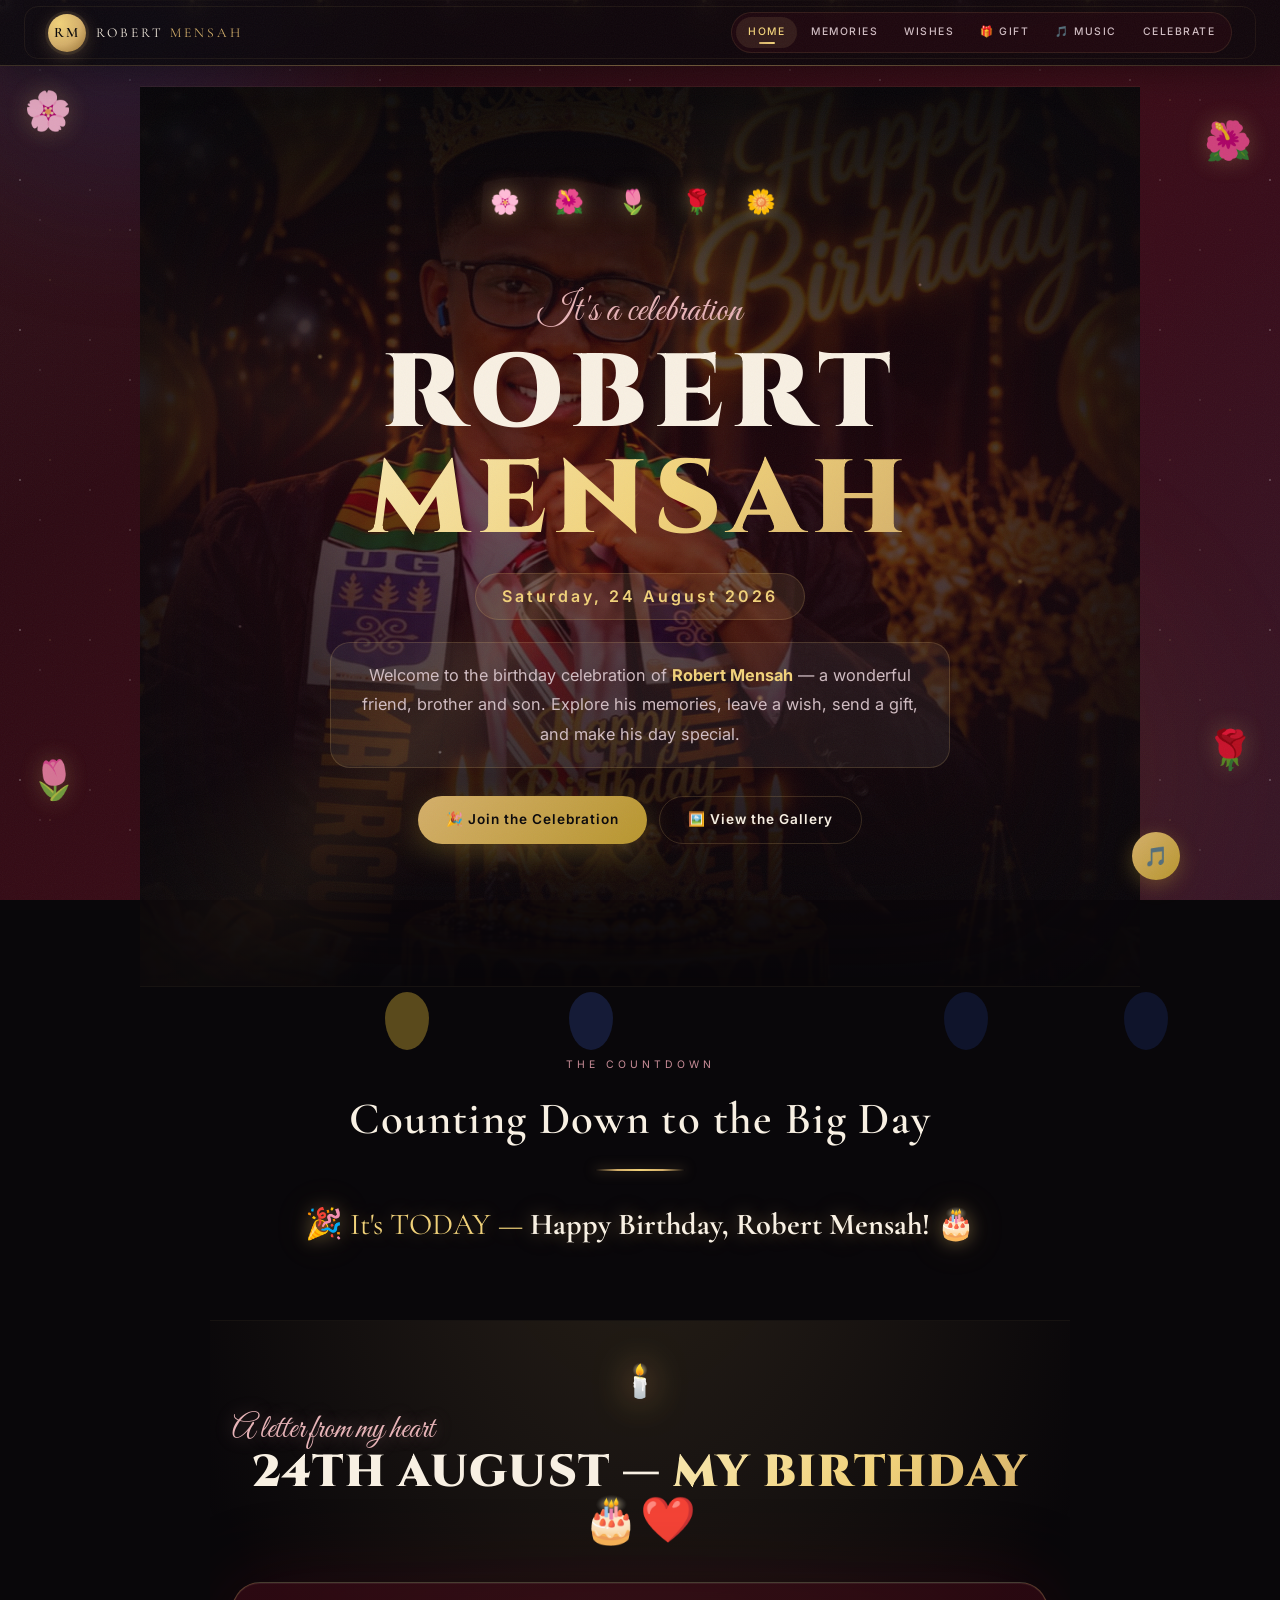
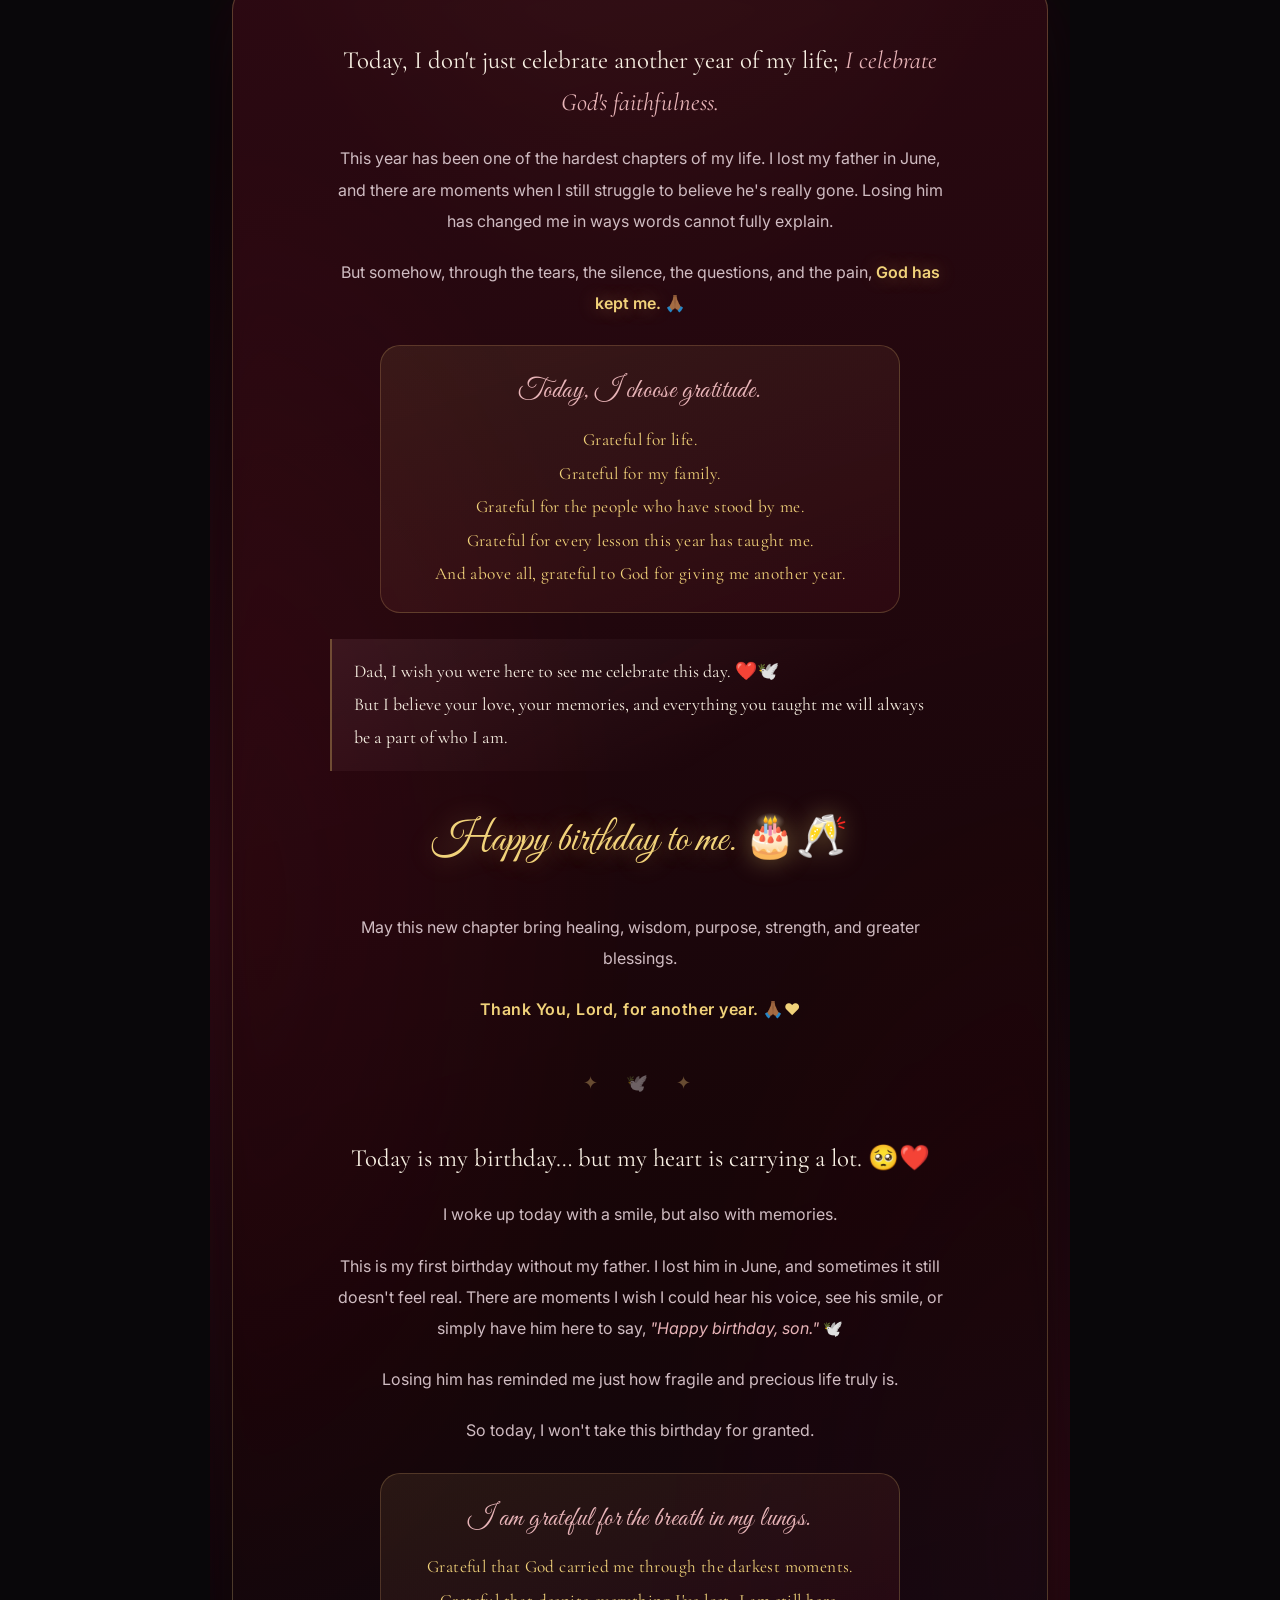
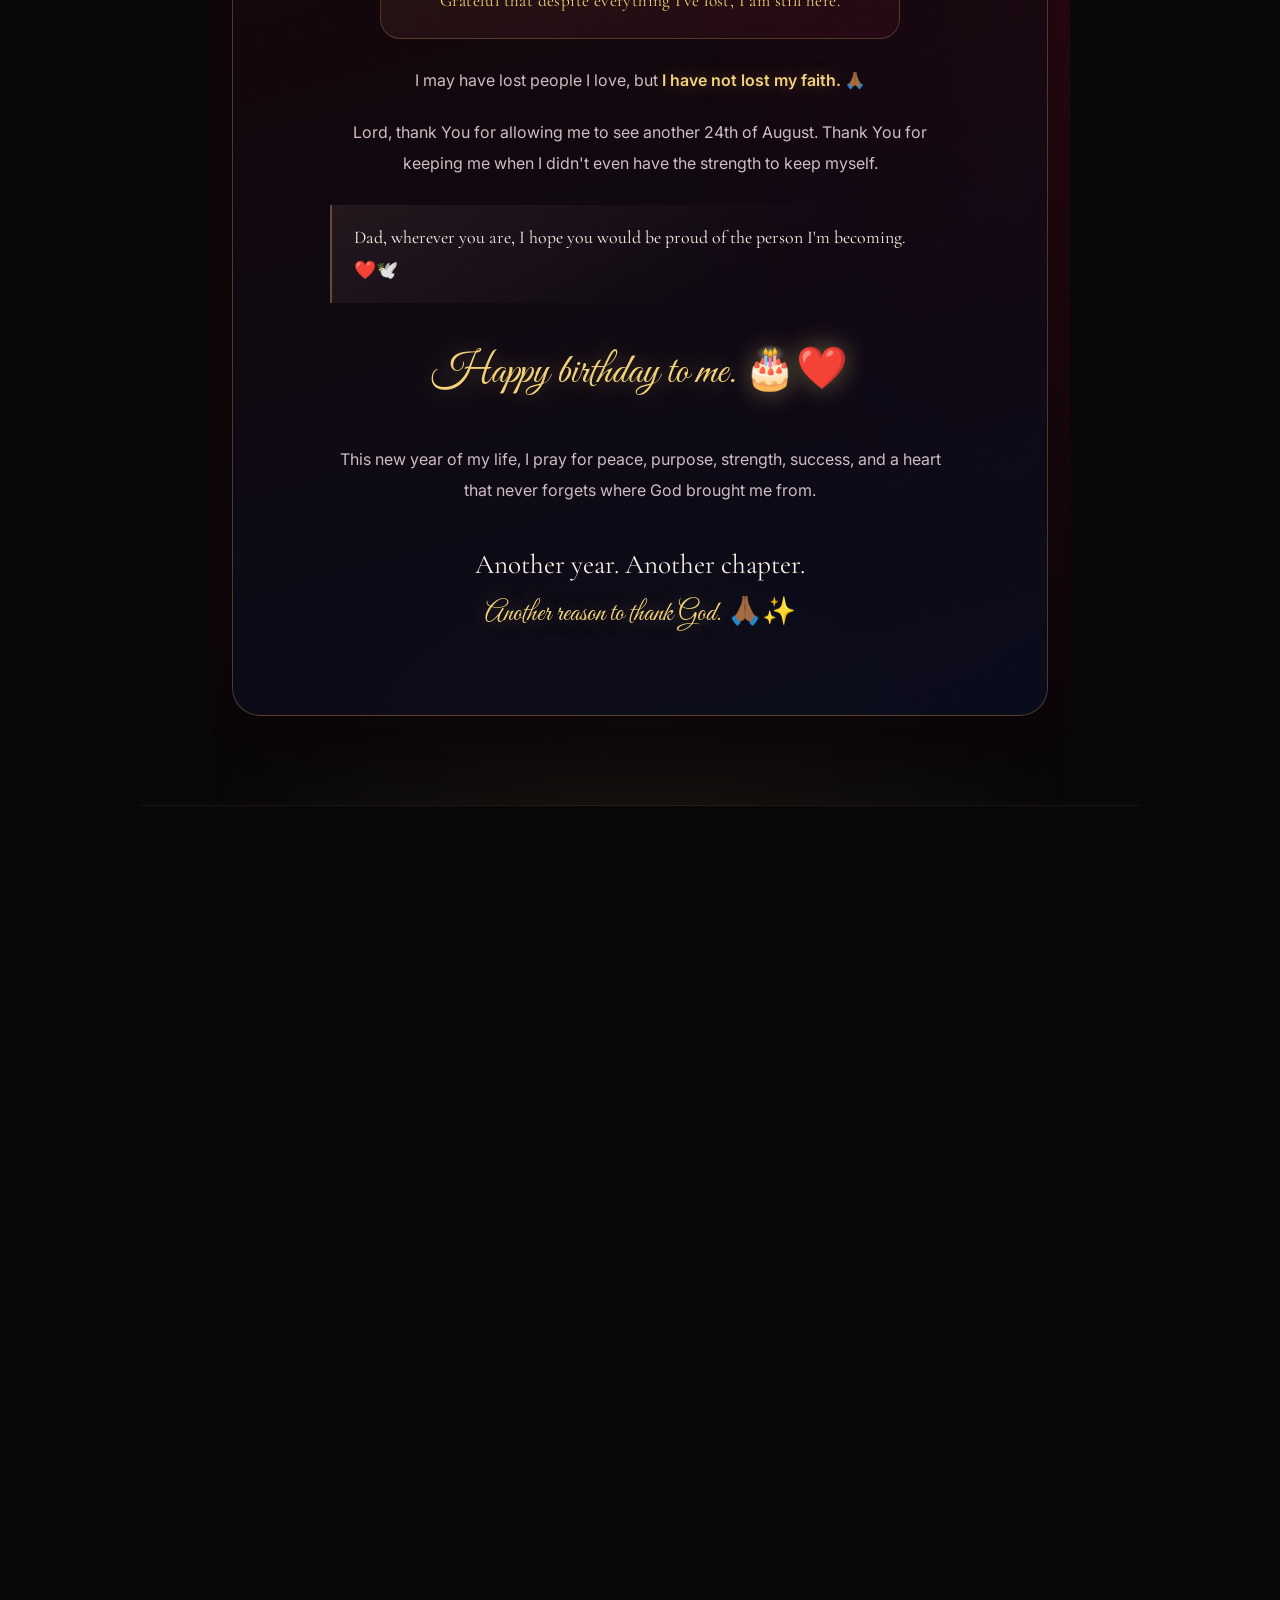
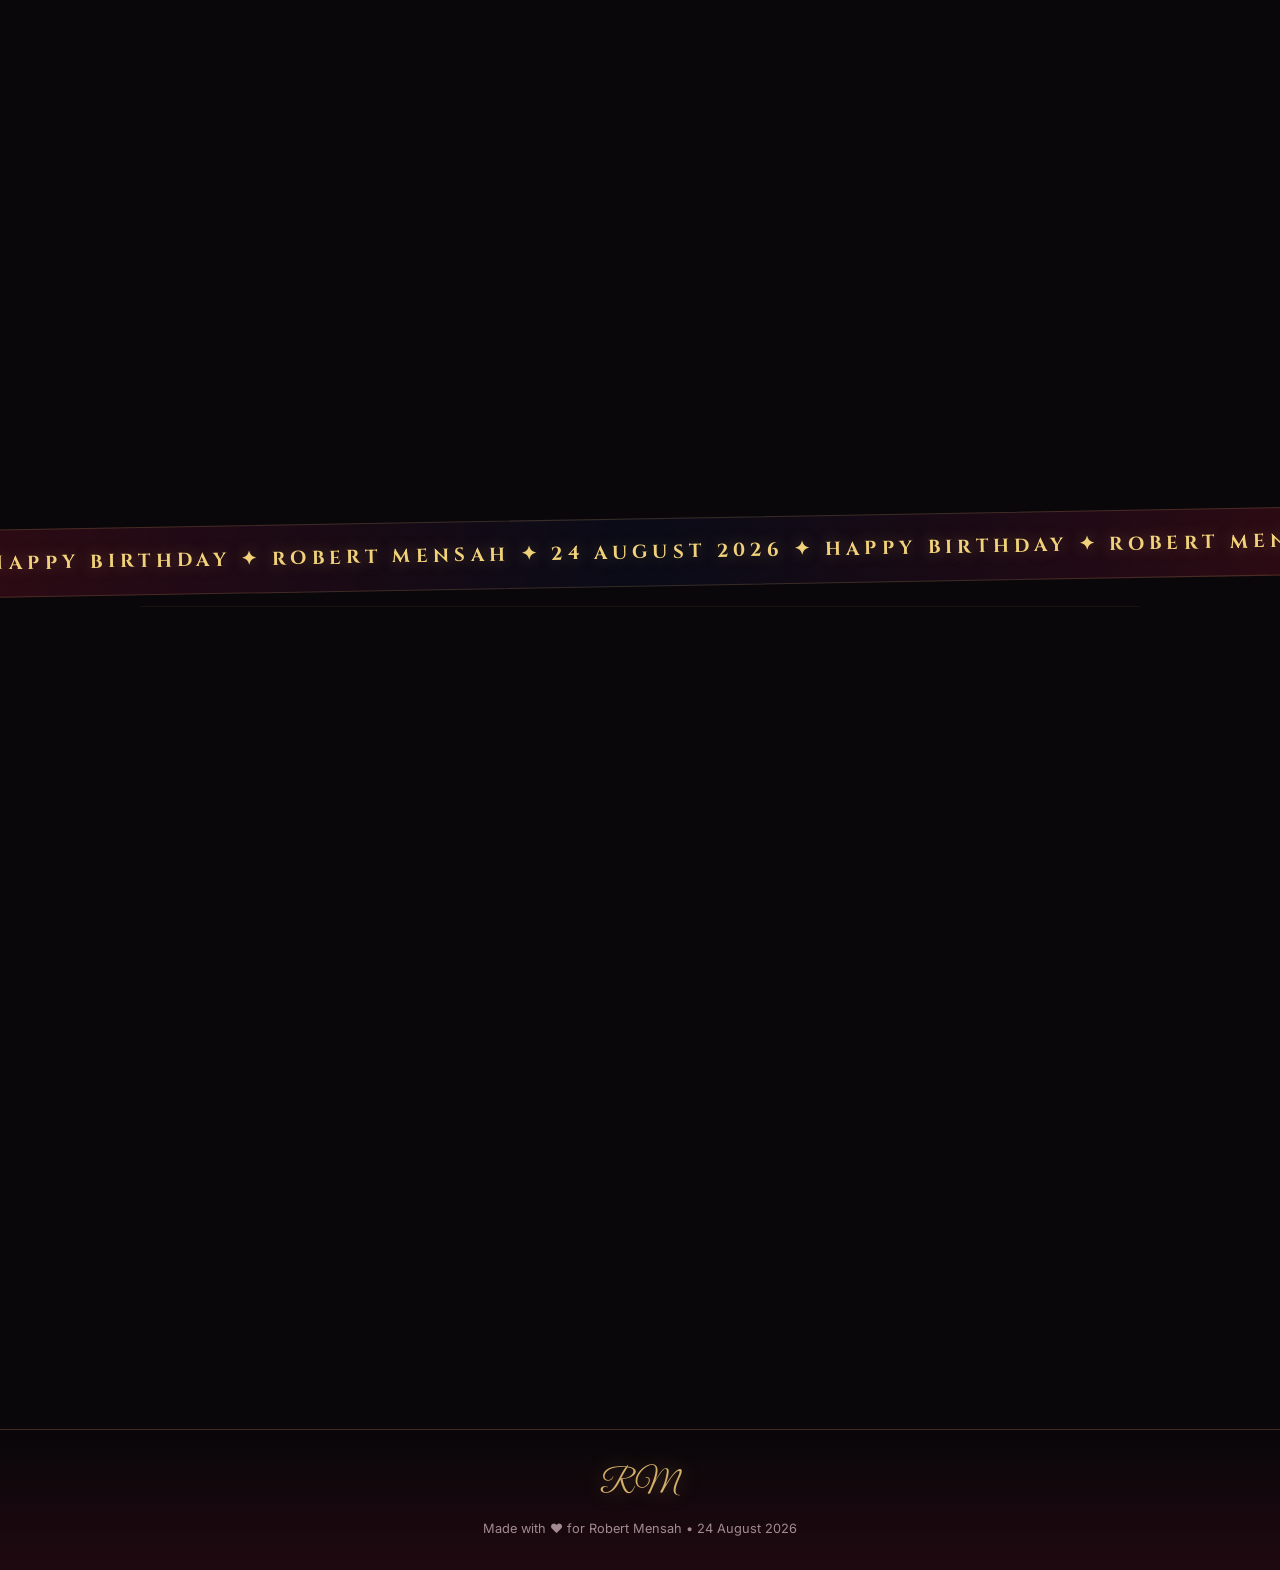
==== commit 3fb9f450: "Birthday-day experience: live countdown message, celebration splash, hero preload, content-visibilit" ====
--- a/index.html
+++ b/index.html
@@ -14,6 +14,7 @@
     <link rel="preconnect" href="https://fonts.googleapis.com">
     <link rel="preconnect" href="https://fonts.gstatic.com" crossorigin>
     <link href="https://fonts.googleapis.com/css2?family=Cormorant+Garamond:ital,wght@0,400;0,600;1,400&family=Cinzel:wght@700;900&family=Great+Vibes&family=Inter:wght@300;400;500;600;700&display=swap" rel="stylesheet">
+    <link rel="preload" as="image" href="ROBERTMENSAH.jpeg">
     <link rel="stylesheet" href="css/style.css">
 </head>
 <body>
@@ -107,6 +108,9 @@
             <div class="countdown-box"><span class="countdown-number" id="minutes">00</span><span class="countdown-label">Minutes</span></div>
             <div class="countdown-box"><span class="countdown-number" id="seconds">00</span><span class="countdown-label">Seconds</span></div>
         </div>
+        <p class="countdown-live-msg" id="countdownLiveMsg" hidden>
+            🎉 It's TODAY — <strong>Happy Birthday, Robert Mensah!</strong> 🎂
+        </p>
     </section>
 
     <!-- A LETTER FROM MY HEART — Robert's personal birthday message -->
--- a/css/style.css
+++ b/css/style.css
@@ -75,9 +75,9 @@
         radial-gradient(circle at 86% 78%, rgba(117,143,132,0.1), transparent 30%),
         linear-gradient(135deg, #09070a 0%, #3a0b16 52%, #2a102b 100%);
     opacity: 1;
-    animation: bgRotate 60s linear infinite;
-}
-@keyframes bgRotate { from { transform: rotate(0deg); } to { transform: rotate(360deg); } }
+    /* Static gradient — animating a 200%×200% layer caused severe
+       slowdown on phones, so the rotation was removed for speed. */
+}
 .bg-stars {
     position: absolute; inset: 0;
     background-image:
@@ -109,14 +109,14 @@
     width: 60%; height: 60%;
     background: radial-gradient(circle, rgba(26,42,94,0.4), transparent 60%);
     border-radius: 50%; filter: blur(40px);
-    animation: auroraFloat 14s ease-in-out infinite;
+    /* Static — animated blur layers were a major phone performance cost */
 }
 .bg-aurora-gold {
     position: absolute; bottom: -20%; right: -10%;
     width: 70%; height: 70%;
     background: radial-gradient(circle, rgba(212,175,55,0.08), transparent 60%);
     border-radius: 50%; filter: blur(50px);
-    animation: auroraFloatSecond 18s ease-in-out infinite;
+    /* Static — see note above */
 }
 @keyframes auroraFloat {
     0%,100% { transform: translate(0,0) scale(1); }
@@ -595,9 +595,9 @@
     height: 66px;
     display: flex; align-items: center; justify-content: space-between;
     padding: 0 clamp(14px, 4vw, 48px);
-    background: rgba(9,7,10,0.78);
-    backdrop-filter: blur(18px) saturate(140%);
-    -webkit-backdrop-filter: blur(18px) saturate(140%);
+    background: rgba(9,7,10,0.82);
+    backdrop-filter: blur(10px);
+    -webkit-backdrop-filter: blur(10px);
     border-bottom: 1px solid rgba(212,175,106,0.22);
     box-shadow: 0 8px 32px rgba(0, 0, 0, 0.35);
 }
@@ -1945,19 +1945,13 @@
 body::after {
     content: '';
     position: fixed;
-    inset: -50%;
+    inset: 0;
     z-index: 5000;
     pointer-events: none;
-    opacity: 0.05;
+    opacity: 0.045;
     background-image: url("data:image/svg+xml,%3Csvg xmlns='http://www.w3.org/2000/svg' width='300' height='300'%3E%3Cfilter id='n'%3E%3CfeTurbulence type='fractalNoise' baseFrequency='0.9' numOctaves='2'/%3E%3C/filter%3E%3Crect width='100%25' height='100%25' filter='url(%23n)'/%3E%3C/svg%3E");
-    animation: grainShift 0.9s steps(4) infinite;
-}
-@keyframes grainShift {
-    0% { transform: translate(0, 0); }
-    25% { transform: translate(-2%, 3%); }
-    50% { transform: translate(3%, -2%); }
-    75% { transform: translate(-3%, -3%); }
-    100% { transform: translate(2%, 2%); }
+    /* Static grain — the animated version forced constant full-screen
+       repaints and was the single biggest slowdown on phones. */
 }
 
 /* ----- 2. Editorial hero typography ----- */
@@ -2503,9 +2497,9 @@
 
 @media (max-width: 768px) {
 
-    /* --- Performance: lighten heavy effects --- */
-    body::after { opacity: 0.03; animation: none; }          /* static grain */
-    .bg-gradient { animation-duration: 120s; }
+    /* --- Perf: drop the most expensive effects --- */
+    body::after { display: none; }                            /* grain off on phones */
+    .fairy-lights-container { display: none; }                /* glowing bulbs off on phones */
     .petal { display: none; }                                 /* petals off on phones */
     .flower-decor { font-size: 1.3rem; opacity: 0.5; }
 
@@ -2597,6 +2591,66 @@
 }
 
 /* ============================================================
+   BIRTHDAY-DAY EXPERIENCE — live message + splash celebration
+   ============================================================ */
+.countdown-live-msg {
+    text-align: center;
+    font-family: var(--serif);
+    font-size: clamp(1.3rem, 4vw, 1.9rem);
+    color: var(--gold-light);
+    text-shadow: var(--text-glow-gold);
+    animation: pop-in 0.6s ease;
+}
+.countdown-live-msg strong { color: var(--white); }
+
+.bday-splash {
+    position: fixed;
+    inset: 0;
+    z-index: 6000;
+    display: flex;
+    align-items: center;
+    justify-content: center;
+    padding: 24px;
+    text-align: center;
+    background:
+        radial-gradient(ellipse at 50% 30%, rgba(212, 175, 106, 0.2), transparent 55%),
+        radial-gradient(ellipse at 20% 80%, rgba(107, 18, 38, 0.5), transparent 60%),
+        rgba(9, 7, 10, 0.97);
+    opacity: 0;
+    visibility: hidden;
+    transition: opacity 0.5s ease, visibility 0.5s ease;
+}
+.bday-splash.open { opacity: 1; visibility: visible; }
+.bday-splash.leaving { opacity: 0; visibility: hidden; }
+.bday-splash-inner {
+    max-width: 520px;
+    animation: welcomeRise 0.8s ease both;
+}
+.bday-splash-cake {
+    font-size: 4rem;
+    margin-bottom: 14px;
+    filter: drop-shadow(0 0 26px rgba(255, 190, 90, 0.6));
+    animation: giftIconBounce 1.4s ease-in-out infinite;
+}
+.bday-splash-inner h2 {
+    font-size: clamp(2.4rem, 9vw, 4.2rem);
+    line-height: 1.05;
+    margin-bottom: 16px;
+}
+.bday-splash-sub {
+    color: var(--muted);
+    font-size: 0.95rem;
+    line-height: 1.7;
+    margin-bottom: 28px;
+}
+
+/* --- Rendering speed: skip off-screen sections entirely --- */
+section:not(.page-hero):not(.hero-cinematic) {
+    content-visibility: auto;
+    contain-intrinsic-size: auto 600px;
+}
+
+/* ============================================================
    PHONE DEEP-POLISH LAYER
    Extra refinements now that friends access via phones
    ============================================================ */
@@ -2659,3 +2713,7 @@
     .gold-frame { padding: 4px; }
     .kicker-script { font-size: 1.2rem; }
 }
+
+@media (prefers-reduced-motion: reduce) {
+    .bday-splash-cake { animation: none; }
+}
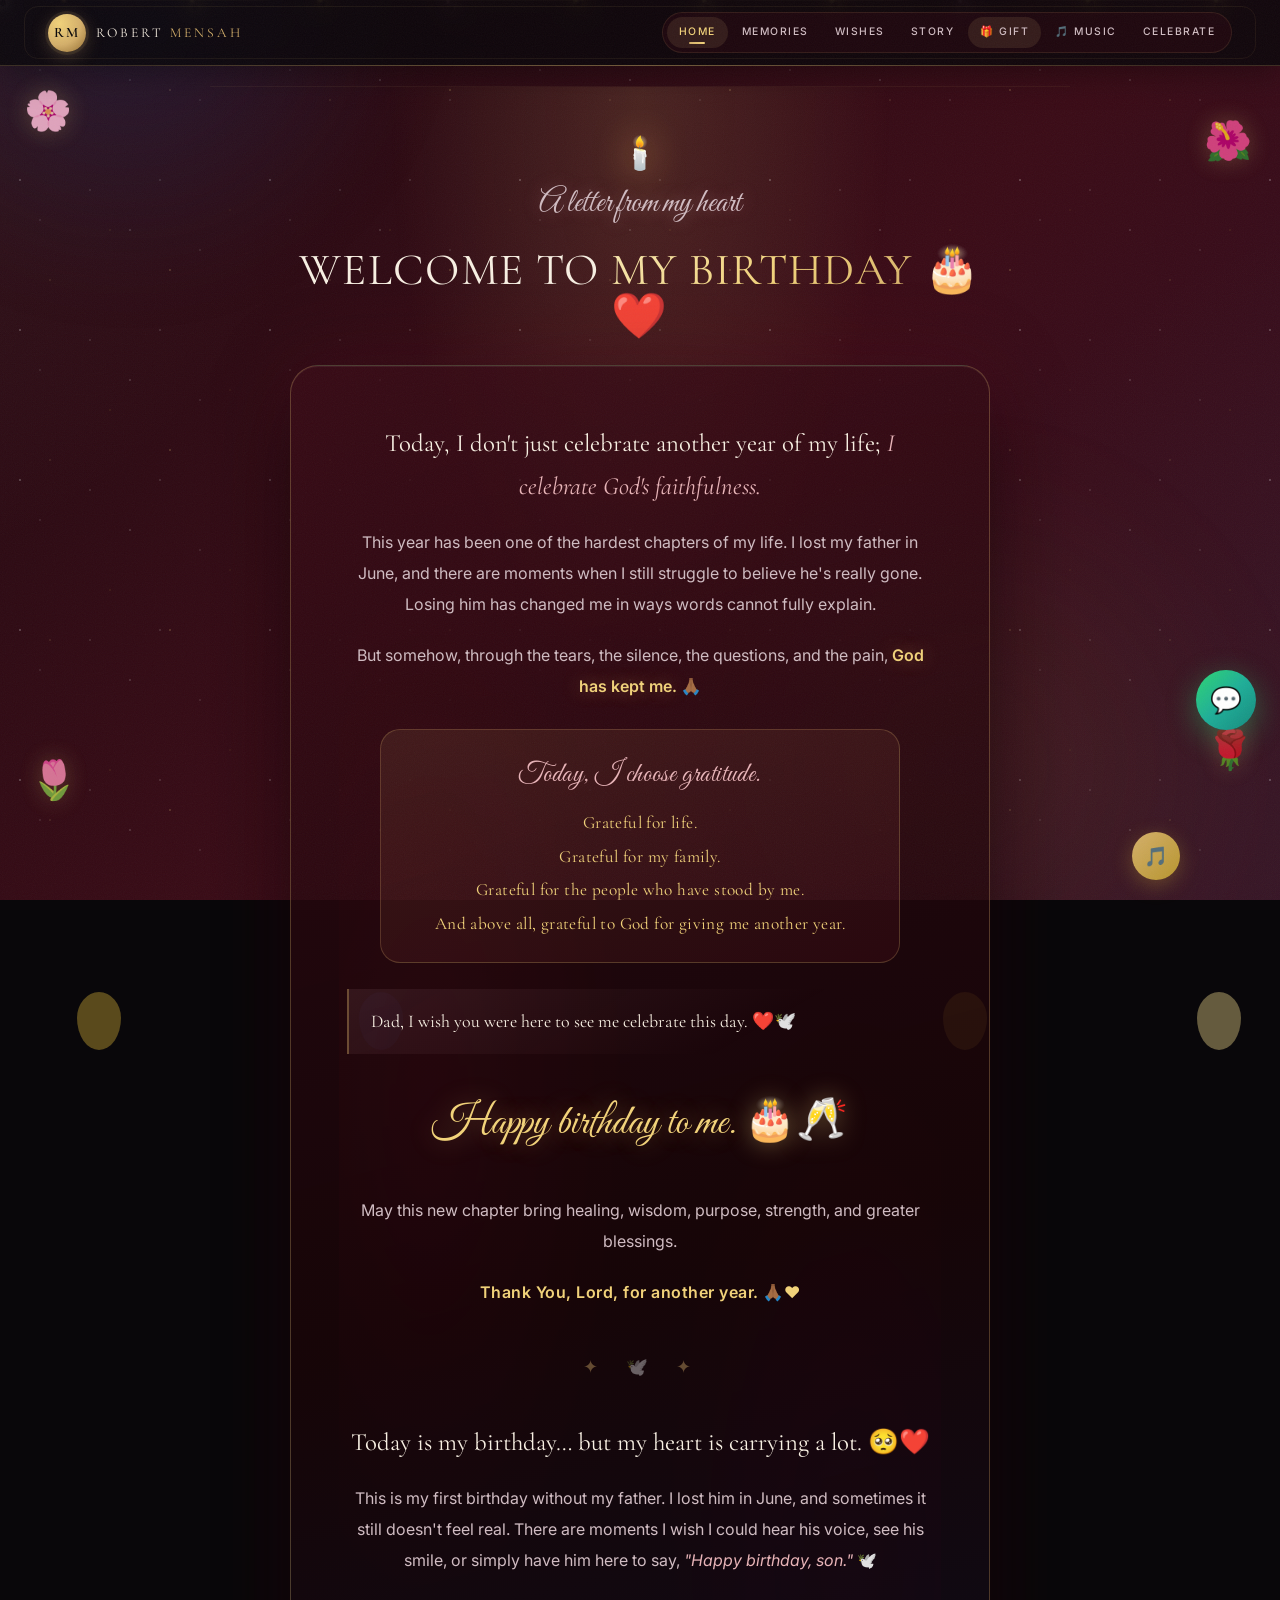
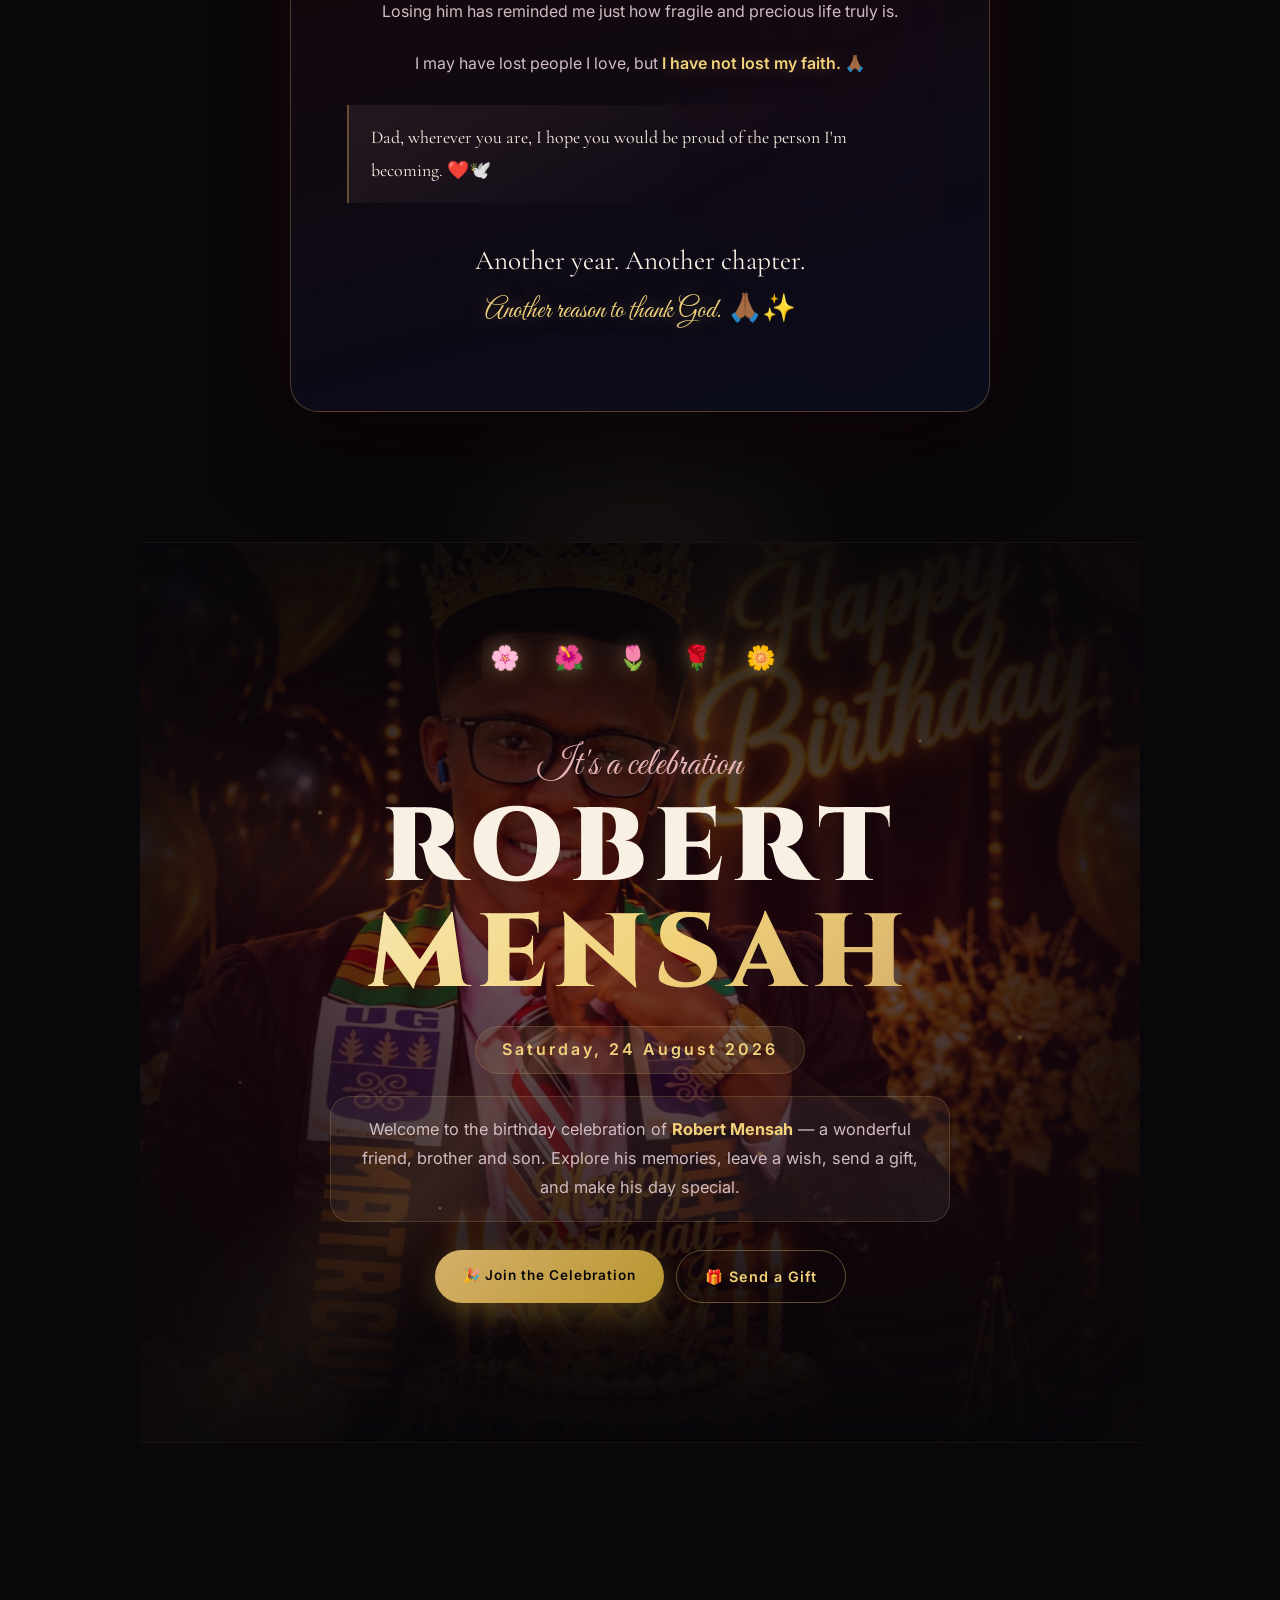
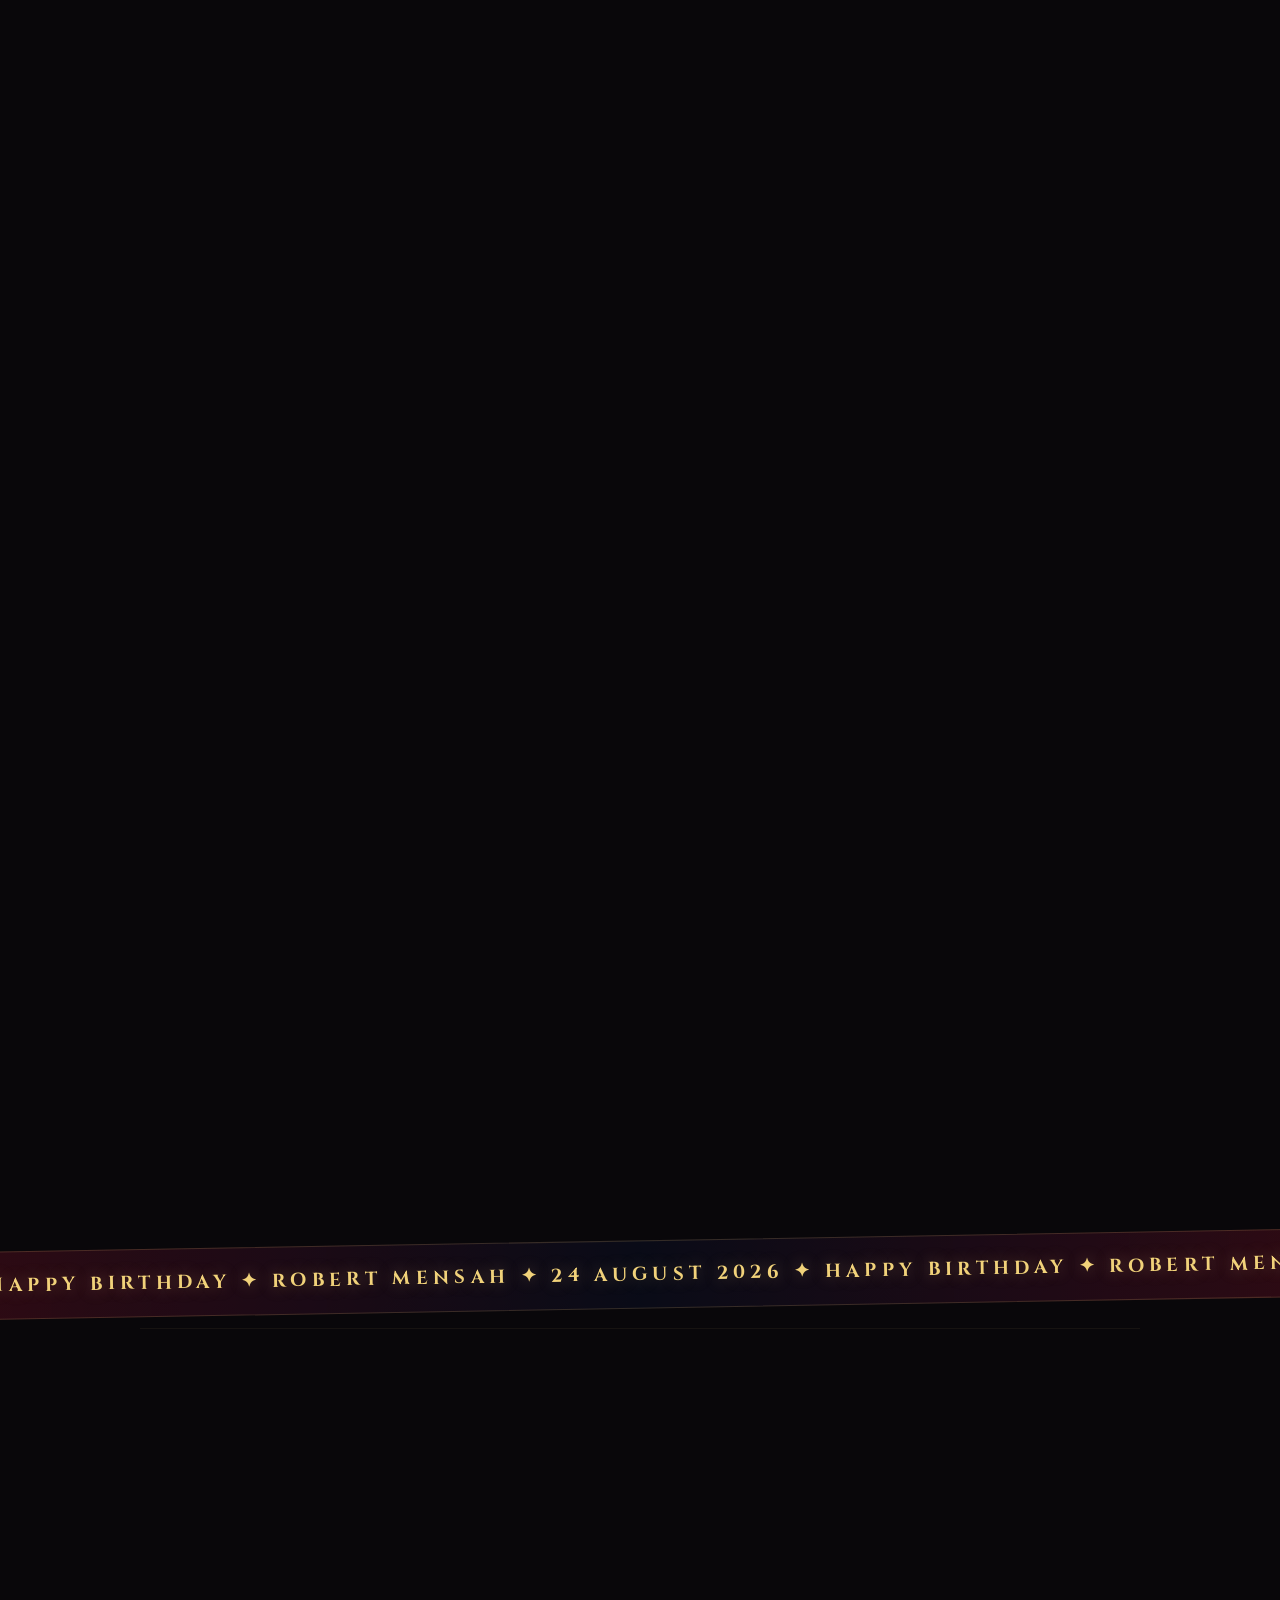
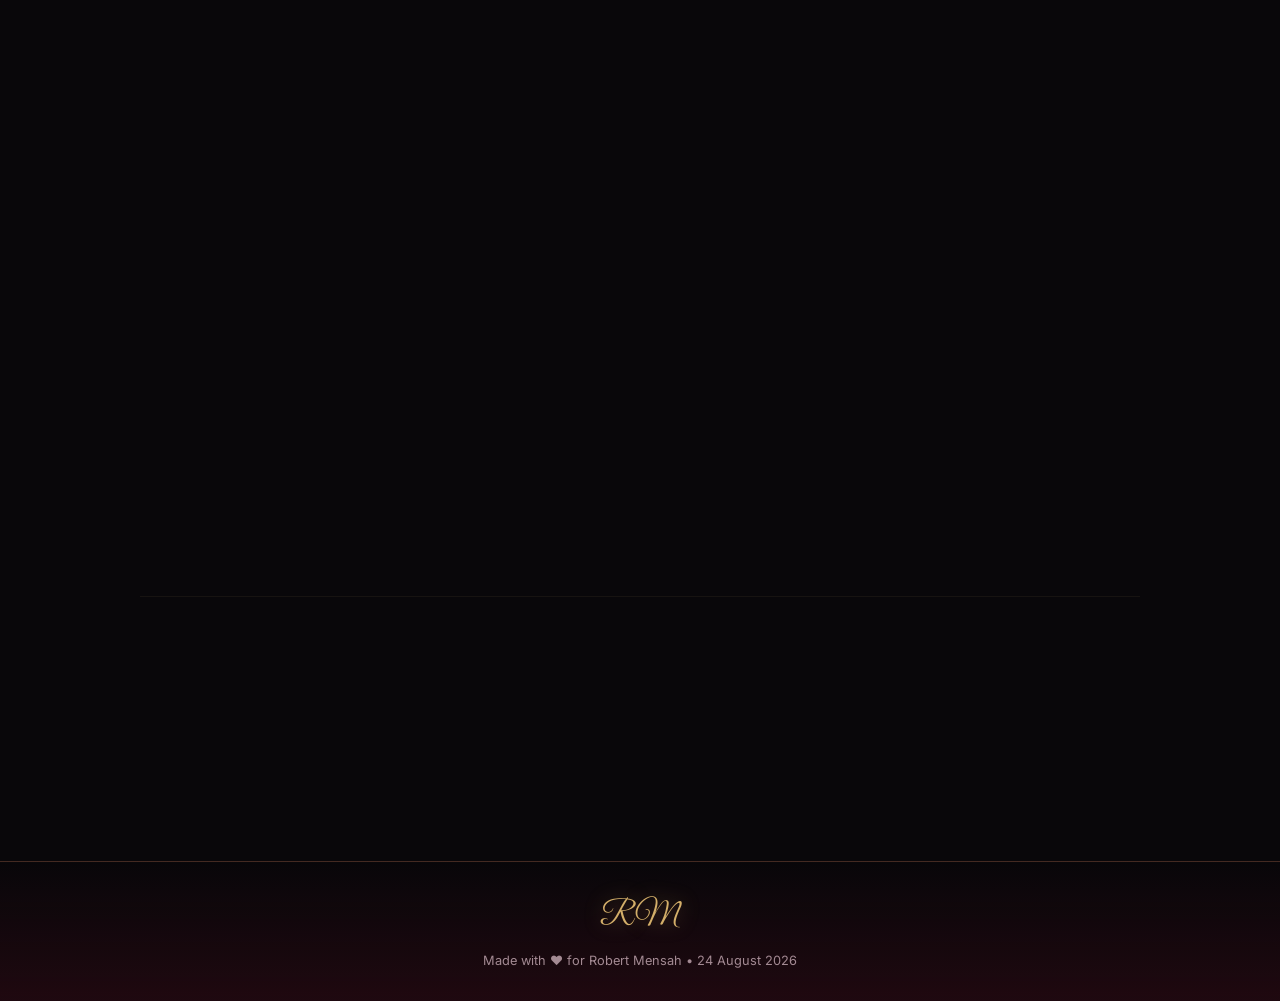
==== commit 2f963e86: "second commit" ====
--- a/index.html
+++ b/index.html
@@ -3,12 +3,12 @@
 <head>
     <meta charset="UTF-8">
     <meta name="viewport" content="width=device-width, initial-scale=1.0, viewport-fit=cover">
-    <meta name="description" content="Robert Mensah's Birthday — 24 August 2026. Join the celebration!">
+    <meta name="description" content="Robert Mensah's Birthday — 24 August 2026. Celebrate with memories, wishes, music, and gifts!">
     <meta name="theme-color" content="#0a0e27">
     <meta property="og:title" content="Robert Mensah — Birthday Celebration">
     <meta property="og:description" content="Join Robert Mensah's birthday celebration — memories, wishes, music and more.">
     <meta property="og:type" content="website">
-    <meta property="og:image" content="my picture.jpeg">
+    <meta property="og:image" content="ROBERTMENSAH.jpeg">
     <title>Robert Mensah's Birthday 🎂</title>
     <link rel="icon" href="data:image/svg+xml,<svg xmlns='http://www.w3.org/2000/svg' viewBox='0 0 100 100'><text y='.9em' font-size='90'>🎂</text></svg>">
     <link rel="preconnect" href="https://fonts.googleapis.com">
@@ -38,6 +38,7 @@
 <div class="flower-decor flower-br" aria-hidden="true">🌹</div>
 <div class="petal-rain" id="petalRain" aria-hidden="true"></div>
 
+<!-- ===== NAVBAR ===== -->
 <nav class="navbar">
     <a href="index.html" class="nav-brand">
         <span class="nav-monogram">RM</span>
@@ -47,7 +48,8 @@
         <li><a href="index.html" class="active">Home</a></li>
         <li><a href="memories.html">Memories</a></li>
         <li><a href="wishes.html">Wishes</a></li>
-        <li><a href="gift.html">🎁 Gift</a></li>
+        <li><a href="story.html">Story</a></li>
+        <li><a href="gift.html" class="nav-cta">🎁 Gift</a></li>
         <li><a href="music.html">🎵 Music</a></li>
         <li><a href="celebrate.html">Celebrate</a></li>
     </ul>
@@ -63,6 +65,8 @@
     <div class="menu-divider"></div>
     <a href="wishes.html">Wishes</a>
     <div class="menu-divider"></div>
+    <a href="story.html">Story</a>
+    <div class="menu-divider"></div>
     <a href="gift.html">🎁 Gift</a>
     <div class="menu-divider"></div>
     <a href="music.html">🎵 Music</a>
@@ -71,7 +75,74 @@
 </div>
 
 <main>
-    <!-- CINEMATIC HERO — Robert Mensah as the primary portrait -->
+    <!-- ===== WELCOME OVERLAY ===== -->
+    <section class="welcome-section fade-in" id="welcome">
+        <div class="heart-letter-glow" aria-hidden="true"></div>
+        <div class="heart-letter-candle" aria-hidden="true">🕯️</div>
+        <div class="welcome-content">
+            <p class="kicker-script">A letter from my heart</p>
+            <h2 class="section-title display-title">WELCOME TO <span class="gold-text">MY BIRTHDAY</span> 🎂❤️</h2>
+            <div class="welcome-letter">
+                <p class="heart-letter-open">
+                    Today, I don't just celebrate another year of my life;
+                    <em>I celebrate God's faithfulness.</em>
+                </p>
+                <p>
+                    This year has been one of the hardest chapters of my life.
+                    I lost my father in June, and there are moments when I still struggle
+                    to believe he's really gone. Losing him has changed me
+                    in ways words cannot fully explain.
+                </p>
+                <p class="heart-letter-faith">
+                    But somehow, through the tears, the silence, the questions, and the pain,
+                    <strong>God has kept me.</strong> 🙏🏾
+                </p>
+                <div class="heart-letter-gratitude">
+                    <span>Today, I choose gratitude.</span>
+                    <span>Grateful for life.</span>
+                    <span>Grateful for my family.</span>
+                    <span>Grateful for the people who have stood by me.</span>
+                    <span>And above all, grateful to God for giving me another year.</span>
+                </div>
+                <p class="heart-letter-dad">
+                    Dad, I wish you were here to see me celebrate this day. ❤️🕊️
+                </p>
+                <p class="heart-letter-cheer">Happy birthday to me. 🎂🥂</p>
+                <p>
+                    May this new chapter bring healing, wisdom, purpose, strength,
+                    and greater blessings.
+                </p>
+                <p class="heart-letter-close">Thank You, Lord, for another year. 🙏🏾❤️</p>
+                <div class="heart-letter-divider" aria-hidden="true">✦ &nbsp;🕊️&nbsp; ✦</div>
+                <p class="heart-letter-open">
+                    Today is my birthday… but my heart is carrying a lot. 🥺❤️
+                </p>
+                <p>
+                    This is my first birthday without my father. I lost him in June,
+                    and sometimes it still doesn't feel real. There are moments I wish I could
+                    hear his voice, see his smile, or simply have him here to say,
+                    <em>"Happy birthday, son."</em> 🕊️
+                </p>
+                <p>
+                    Losing him has reminded me just how fragile and precious life truly is.
+                </p>
+                <p class="heart-letter-faith">
+                    I may have lost people I love,
+                    but <strong>I have not lost my faith.</strong> 🙏🏾
+                </p>
+                <p class="heart-letter-dad">
+                    Dad, wherever you are, I hope you would be proud
+                    of the person I'm becoming. ❤️🕊️
+                </p>
+                <p class="heart-letter-final">
+                    Another year. Another chapter.<br>
+                    <span class="script-accent">Another reason to thank God.</span> 🙏🏾✨
+                </p>
+            </div>
+        </div>
+    </section>
+
+    <!-- ===== CINEMATIC HERO ===== -->
     <section class="hero-cinematic" id="hero">
         <div class="hero-bg-layer">
             <img src="ROBERTMENSAH.jpeg" alt="Robert Mensah" class="hero-portrait">
@@ -92,12 +163,12 @@
             </p>
             <div class="hero-cta">
                 <a href="#countdown" class="btn btn-gold">🎉 Join the Celebration</a>
-                <a href="#gallery" class="btn btn-outline">🖼️ View the Gallery</a>
-            </div>
-        </div>
-    </section>
-
-    <!-- COUNTDOWN -->
+                <a href="#gift-invite" class="btn btn-outline">🎁 Send a Gift</a>
+            </div>
+        </div>
+    </section>
+
+    <!-- ===== COUNTDOWN ===== -->
     <section class="fade-in" id="countdown">
         <div class="section-label">The Countdown</div>
         <h2 class="section-title">Counting Down to the Big Day</h2>
@@ -113,121 +184,48 @@
         </p>
     </section>
 
-    <!-- A LETTER FROM MY HEART — Robert's personal birthday message -->
-    <section class="heart-letter-section fade-in" id="letter">
-        <div class="heart-letter-glow" aria-hidden="true"></div>
-        <div class="heart-letter-candle" aria-hidden="true">🕯️</div>
-        <p class="kicker-script">A letter from my heart</p>
-        <h2 class="section-title display-title">24TH AUGUST — <span class="gold-text">MY BIRTHDAY</span> 🎂❤️</h2>
-
-        <div class="heart-letter">
-            <p class="heart-letter-open">
-                Today, I don't just celebrate another year of my life;
-                <em>I celebrate God's faithfulness.</em>
-            </p>
-
-            <p>
-                This year has been one of the hardest chapters of my life.
-                I lost my father in June, and there are moments when I still struggle
-                to believe he's really gone. Losing him has changed me
-                in ways words cannot fully explain.
-            </p>
-
-            <p class="heart-letter-faith">
-                But somehow, through the tears, the silence, the questions, and the pain,
-                <strong>God has kept me.</strong> 🙏🏾
-            </p>
-
-            <div class="heart-letter-gratitude">
-                <span>Today, I choose gratitude.</span>
-                <span>Grateful for life.</span>
-                <span>Grateful for my family.</span>
-                <span>Grateful for the people who have stood by me.</span>
-                <span>Grateful for every lesson this year has taught me.</span>
-                <span>And above all, grateful to God for giving me another year.</span>
-            </div>
-
-            <p class="heart-letter-dad">
-                Dad, I wish you were here to see me celebrate this day. ❤️🕊️<br>
-                But I believe your love, your memories, and everything you taught me
-                will always be a part of who I am.
-            </p>
-
-            <p class="heart-letter-cheer">Happy birthday to me. 🎂🥂</p>
-
-            <p>
-                May this new chapter bring healing, wisdom, purpose, strength,
-                and greater blessings.
-            </p>
-
-            <p class="heart-letter-close">Thank You, Lord, for another year. 🙏🏾❤️</p>
-
-            <div class="heart-letter-divider" aria-hidden="true">✦ &nbsp;🕊️&nbsp; ✦</div>
-
-            <p class="heart-letter-open">
-                Today is my birthday… but my heart is carrying a lot. 🥺❤️
-            </p>
-
-            <p>
-                I woke up today with a smile, but also with memories.
-            </p>
-
-            <p>
-                This is my first birthday without my father. I lost him in June,
-                and sometimes it still doesn't feel real. There are moments I wish I could
-                hear his voice, see his smile, or simply have him here to say,
-                <em>"Happy birthday, son."</em> 🕊️
-            </p>
-
-            <p>
-                Losing him has reminded me just how fragile and precious life truly is.
-            </p>
-
-            <p>So today, I won't take this birthday for granted.</p>
-
-            <div class="heart-letter-gratitude">
-                <span>I am grateful for the breath in my lungs.</span>
-                <span>Grateful that God carried me through the darkest moments.</span>
-                <span>Grateful that despite everything I've lost, I am still here.</span>
-            </div>
-
-            <p class="heart-letter-faith">
-                I may have lost people I love,
-                but <strong>I have not lost my faith.</strong> 🙏🏾
-            </p>
-
-            <p>
-                Lord, thank You for allowing me to see another 24th of August.
-                Thank You for keeping me when I didn't even have the strength to keep myself.
-            </p>
-
-            <p class="heart-letter-dad">
-                Dad, wherever you are, I hope you would be proud
-                of the person I'm becoming. ❤️🕊️
-            </p>
-
-            <p class="heart-letter-cheer">Happy birthday to me. 🎂❤️</p>
-
-            <p>
-                This new year of my life, I pray for peace, purpose, strength, success,
-                and a heart that never forgets where God brought me from.
-            </p>
-
-            <p class="heart-letter-final">
-                Another year. Another chapter.<br>
-                <span class="script-accent">Another reason to thank God.</span> 🙏🏾✨
-            </p>
-        </div>
-    </section>
-
-    <!-- CELEBRATION GALLERY (named after each photograph) -->
+    <!-- ===== GIFT INVITATION ===== -->
+    <section class="fade-in gift-invite-section" id="gift-invite">
+        <div class="garland" aria-hidden="true">
+            <span class="garland-flower">🎁</span><span class="garland-bulb"></span><span class="garland-flower">💌</span><span class="garland-bulb"></span><span class="garland-flower">🎵</span>
+        </div>
+        <div class="section-label">Show Your Love</div>
+        <h2 class="section-title display-title">SEND A <span class="gold-text">GIFT</span> OR WISH</h2>
+        <div class="section-divider"></div>
+        <p class="section-subtitle">
+            Make Robert's birthday unforgettable. Send a birthday wish,
+            a mobile money gift, or a song request — and let him know you care.
+        </p>
+        <div class="gift-invite-grid">
+            <div class="gift-invite-card">
+                <div class="gift-invite-icon">🎁</div>
+                <h3>Send a Gift</h3>
+                <p>Support Robert via MTN MoMo, Vodafone Cash, or AirtelTigo Money.</p>
+                <a href="gift.html" class="btn btn-gold">Send Now</a>
+            </div>
+            <div class="gift-invite-card">
+                <div class="gift-invite-icon">💌</div>
+                <h3>Leave a Wish</h3>
+                <p>Drop a birthday wish on the public wall for everyone to see.</p>
+                <a href="wishes.html" class="btn btn-gold">Write a Wish</a>
+            </div>
+            <div class="gift-invite-card">
+                <div class="gift-invite-icon">🎶</div>
+                <h3>Request a Song</h3>
+                <p>Dedicate a song to Robert and hear it played at his celebration.</p>
+                <a href="music.html" class="btn btn-gold">Request Now</a>
+            </div>
+        </div>
+    </section>
+
+    <!-- ===== PHOTO GALLERY ===== -->
     <section class="fade-in light-pool" id="gallery">
         <div class="garland" aria-hidden="true">
             <span class="garland-flower">🌸</span><span class="garland-bulb"></span><span class="garland-flower">🌺</span><span class="garland-bulb"></span><span class="garland-flower">🌷</span>
         </div>
         <p class="kicker-script">Moments worth framing</p>
         <h2 class="section-title display-title">THE <span class="gold-text">GALLERY</span></h2>
-        <p style="max-width:640px;margin:0 auto 36px;color:var(--muted);">
+        <p class="section-subtitle">
             Real photographs from Robert's life. Click any frame to view it full size.
         </p>
         <div class="gallery-grid">
@@ -255,10 +253,21 @@
                 <img src="sam.jpeg" alt="Sam — Family Friend" loading="lazy" onclick="openFlyer(this.src)">
                 <figcaption><span class="script-accent">Sam — Family Friend</span></figcaption>
             </figure>
-        </div>
-    </section>
-
-    <!-- MARQUEE STRIP -->
+            <figure class="gold-frame gallery-item">
+                <img src="EMMANUEL MY FRIEND.jpeg" alt="Emmanuel — My Friend" loading="lazy" onclick="openFlyer(this.src)">
+                <figcaption><span class="script-accent">Emmanuel</span></figcaption>
+            </figure>
+            <figure class="gold-frame gallery-item">
+                <img src="PASTOR STEPHEN NSIAH BOATENG, MY SENIOR BROTHER.jpeg" alt="Pastor Stephen Nsiah Boateng — My Senior Brother" loading="lazy" onclick="openFlyer(this.src)">
+                <figcaption><span class="script-accent">Pastor Stephen</span></figcaption>
+            </figure>
+        </div>
+        <div class="gallery-cta">
+            <a href="memories.html" class="btn btn-gold">📸 View Full Memories</a>
+        </div>
+    </section>
+
+    <!-- ===== MARQUEE STRIP ===== -->
     <div class="marquee-strip" aria-hidden="true">
         <div class="marquee-track">
             <span>HAPPY BIRTHDAY ✦ ROBERT MENSAH ✦ 24 AUGUST 2026 ✦ HAPPY BIRTHDAY ✦ ROBERT MENSAH ✦ 24 AUGUST 2026 ✦&nbsp;</span>
@@ -266,37 +275,71 @@
         </div>
     </div>
 
-    <!-- QUICK LINKS -->
+    <!-- ===== QUICK LINKS ===== -->
     <section class="fade-in">
         <div class="section-label">Explore</div>
         <h2 class="section-title">Where Would You Like to Go?</h2>
         <div class="section-divider"></div>
-        <div class="cards-grid" style="max-width:900px;">
-            <a href="memories.html" class="info-card" style="text-decoration:none;">
+        <div class="cards-grid homepage-cards">
+            <a href="memories.html" class="info-card">
                 <span class="card-icon">📸</span>
                 <h3>Memories</h3>
                 <p>Photos of family and friends through the years.</p>
                 <span class="card-tag">View Gallery →</span>
             </a>
-            <a href="wishes.html" class="info-card" style="text-decoration:none;">
+            <a href="story.html" class="info-card">
+                <span class="card-icon">📖</span>
+                <h3>Stories</h3>
+                <p>The chapters of Robert's journey in pictures and words.</p>
+                <span class="card-tag">Read Story →</span>
+            </a>
+            <a href="wishes.html" class="info-card">
                 <span class="card-icon">💌</span>
                 <h3>Wishes</h3>
                 <p>Leave a birthday wish on the public wall.</p>
                 <span class="card-tag">Write a Wish →</span>
             </a>
-            <a href="gift.html" class="info-card" style="text-decoration:none;">
+            <a href="gift.html" class="info-card">
                 <span class="card-icon">🎁</span>
                 <h3>Send a Gift</h3>
                 <p>Mobile Money, WhatsApp message or a song request.</p>
                 <span class="card-tag">Send Now →</span>
             </a>
-            <a href="celebrate.html" class="info-card" style="text-decoration:none;">
+            <a href="music.html" class="info-card">
+                <span class="card-icon">🎵</span>
+                <h3>Music</h3>
+                <p>Listen to the birthday playlist and request songs.</p>
+                <span class="card-tag">Open Music →</span>
+            </a>
+            <a href="celebrate.html" class="info-card">
                 <span class="card-icon">🎉</span>
                 <h3>Celebrate</h3>
                 <p>Games, fireworks and the big celebration page.</p>
                 <span class="card-tag">Join In →</span>
             </a>
-        </div>
+            <a href="chat.html" class="info-card">
+                <span class="card-icon">💬</span>
+                <h3>Live Chat</h3>
+                <p>Chat with other guests celebrating Robert's birthday.</p>
+                <span class="card-tag">Join Chat →</span>
+            </a>
+        </div>
+    </section>
+
+    <!-- ===== BIRTHDAY BANNER ===== -->
+    <div class="birthday-banner" id="birthdayBanner">
+        <h3>🎉 It's Robert's Birthday Today! 🎉</h3>
+        <p>Celebrate with wishes, music, games, and fireworks!</p>
+    </div>
+
+    <!-- ===== FINAL MESSAGE ===== -->
+    <section class="fade-in text-center">
+        <p class="final-message">
+            Happy Birthday, <span class="gold">Robert Mensah</span>. ❤️
+        </p>
+        <button class="btn btn-gold" onclick="finalCelebration()">
+            🎆 Light Up the Sky
+        </button>
     </section>
 </main>
 
@@ -347,4 +390,4 @@
 document.addEventListener('keydown', e => { if (e.key === 'Escape') closeFlyer(); });
 </script>
 </body>
-</html>+</html>
--- a/css/style.css
+++ b/css/style.css
@@ -261,6 +261,58 @@
     75% { transform: translateY(-4px); }
 }
 
+/* ===== FLOATING CHAT BUTTON ===== */
+.chat-float {
+    position: fixed;
+    bottom: 170px;
+    right: 24px;
+    z-index: 100;
+    width: 60px;
+    height: 60px;
+    border-radius: 50%;
+    background: linear-gradient(135deg, #2ed573, #1eae98, #158a7d);
+    border: none;
+    font-size: 1.6rem;
+    cursor: pointer;
+    box-shadow: 0 8px 30px rgba(46,213,115,0.4);
+    animation: chatBounce 2.5s ease-in-out infinite;
+    transition: all 0.3s;
+    display: flex;
+    align-items: center;
+    justify-content: center;
+    color: var(--midnight);
+    text-decoration: none;
+}
+.chat-float:hover {
+    transform: scale(1.12);
+    box-shadow: 0 12px 40px rgba(46,213,115,0.6);
+    animation: none;
+}
+.chat-float:focus-visible {
+    outline: 3px solid var(--gold);
+    outline-offset: 3px;
+}
+@keyframes chatBounce {
+    0%, 100% { transform: translateY(0) scale(1); }
+    20% { transform: translateY(-10px) scale(1.05); }
+    40% { transform: translateY(0) scale(1); }
+    60% { transform: translateY(-5px) scale(1.02); }
+    80% { transform: translateY(0) scale(1); }
+}
+
+@media (max-width: 768px) {
+    .gift-float { bottom: 80px; right: 18px; width: 52px; height: 52px; font-size: 1.4rem; }
+    .chat-float { bottom: 150px; right: 18px; width: 52px; height: 52px; font-size: 1.4rem; }
+}
+@media (max-width: 600px) {
+    .gift-float { bottom: 70px; right: 14px; width: 48px; height: 48px; font-size: 1.2rem; }
+    .chat-float { bottom: 130px; right: 14px; width: 48px; height: 48px; font-size: 1.2rem; }
+}
+@supports (padding: env(safe-area-inset-bottom)) {
+    .gift-float { bottom: calc(100px + env(safe-area-inset-bottom)); }
+    .chat-float { bottom: calc(170px + env(safe-area-inset-bottom)); }
+}
+
 /* ===== GIFT OVERLAY ===== */
 .gift-overlay {
     position: fixed;
@@ -2717,3 +2769,789 @@
 @media (prefers-reduced-motion: reduce) {
     .bday-splash-cake { animation: none; }
 }
+
+/* ============================================================
+   LIVE CHAT + LIVE WISHES — styles
+   ============================================================ */
+.live-status {
+    width: 10px;
+    height: 10px;
+    border-radius: 50%;
+    background: var(--gold);
+    box-shadow: 0 0 10px var(--gold), 0 0 20px var(--gold);
+    animation: livePulse 1.5s ease-in-out infinite;
+}
+.live-status.global { background: #2ed573; box-shadow: 0 0 10px #2ed573, 0 0 20px #2ed573; }
+@keyframes livePulse {
+    0%, 100% { opacity: 0.6; transform: scale(1); }
+    50% { opacity: 1; transform: scale(1.2); }
+}
+
+.chat-panel {
+    background: var(--surface);
+    border: 1px solid var(--glass-border);
+    border-radius: var(--radius-lg);
+    overflow: hidden;
+    box-shadow: var(--shadow-xl);
+    max-width: 680px;
+    margin: 0 auto;
+}
+.chat-messages {
+    min-height: 300px;
+    max-height: 480px;
+    overflow-y: auto;
+    padding: 24px 20px;
+    display: flex;
+    flex-direction: column;
+    gap: 14px;
+}
+.chat-empty {
+    text-align: center;
+    color: var(--muted);
+    font-size: 0.9rem;
+    margin: auto;
+}
+.spinner {
+    display: inline-block;
+    width: 14px;
+    height: 14px;
+    border: 2px solid var(--glass-border);
+    border-top-color: var(--gold);
+    border-radius: 50%;
+    animation: spin 0.8s linear infinite;
+}
+@keyframes spin { to { transform: rotate(360deg); } }
+
+.chat-msg {
+    display: flex;
+    flex-direction: column;
+    gap: 4px;
+    max-width: 80%;
+    animation: msgPop 0.25s ease;
+}
+@keyframes msgPop {
+    from { opacity: 0; transform: translateY(8px) scale(0.95); }
+    to { opacity: 1; transform: translateY(0) scale(1); }
+}
+.chat-msg.mine { align-self: flex-end; }
+.chat-msg.mine .chat-msg-head { justify-content: flex-end; }
+.chat-msg.mine .chat-msg-text {
+    background: linear-gradient(135deg, var(--gold), #b8962e);
+    color: var(--midnight);
+    border-radius: 18px 18px 4px 18px;
+}
+.chat-msg-head {
+    display: flex;
+    align-items: baseline;
+    gap: 8px;
+    font-size: 0.65rem;
+    color: var(--gold-light);
+    text-transform: uppercase;
+    letter-spacing: 1px;
+}
+.chat-msg-time { color: var(--muted-dark); font-weight: 400; }
+.chat-msg-text {
+    background: rgba(255,255,255,0.06);
+    border: 1px solid var(--glass-border);
+    border-radius: 18px 18px 18px 4px;
+    padding: 10px 14px;
+    color: var(--white);
+    font-size: 0.9rem;
+    line-height: 1.55;
+    word-wrap: break-word;
+}
+
+.chat-form {
+    display: flex;
+    flex-direction: column;
+    gap: 10px;
+    padding: 16px 20px 20px;
+    border-top: 1px solid var(--glass-border);
+    background: rgba(0,0,0,0.15);
+}
+.chat-form-row {
+    display: grid;
+    grid-template-columns: 1fr auto;
+    gap: 10px;
+}
+.chat-name-input, .chat-text-input {
+    background: rgba(255,255,255,0.08);
+    border: 1px solid var(--glass-border);
+    border-radius: var(--radius-sm);
+    padding: 12px 14px;
+    color: var(--white);
+    font-size: 0.9rem;
+    font-family: var(--sans);
+    transition: all 0.3s;
+}
+.chat-name-input:focus, .chat-text-input:focus {
+    outline: none; border-color: var(--gold);
+    background: rgba(255,255,255,0.12);
+}
+.chat-text-input { grid-column: 1 / -1; }
+.chat-submit {
+    min-width: 100px;
+}
+
+.chat-info {
+    max-width: 680px;
+    margin: 14px auto 0;
+    font-size: 0.75rem;
+    color: var(--muted-dark);
+    text-align: center;
+}
+.chat-hint { margin-top: 6px; font-size: 0.65rem; opacity: 0.6; }
+
+/* Live wishes panel */
+.wishes-live-panel {
+    max-width: 680px;
+    margin: 0 auto;
+}
+.wishes-live-wall {
+    background: var(--surface);
+    border: 1px solid var(--glass-border);
+    border-radius: var(--radius-lg);
+    padding: 24px;
+    min-height: 200px;
+    max-height: 360px;
+    overflow-y: auto;
+    margin-bottom: 16px;
+}
+
+#wishFormLive .form-group { margin-bottom: 14px; }
+#wishFormLive .form-input,
+#wishFormLive .form-select,
+#wishFormLive .form-textarea {
+    width: 100%;
+    background: rgba(255,255,255,0.08);
+    border: 1px solid var(--glass-border);
+    border-radius: var(--radius-sm);
+    padding: 12px 14px;
+    color: var(--white);
+    font-size: 0.9rem;
+    font-family: var(--sans);
+    transition: all 0.3s;
+}
+#wishFormLive .form-input:focus,
+#wishFormLive .form-select:focus,
+#wishFormLive .form-textarea:focus {
+    outline: none; border-color: var(--gold);
+    background: rgba(255,255,255,0.12);
+}
+#wishFormLive .form-textarea { min-height: 90px; resize: vertical; }
+#wishSubmitLive { width: 100%; min-height: 50px; font-size: 1rem; }
+
+/* ===== FAMILY GRID EXTENSIONS ===== */
+/* --- Family Members --- */
+.fam-card.fam-mother {
+    border: 1px solid rgba(201, 141, 152, 0.4);
+}
+.fam-card.fam-mother:hover {
+    box-shadow: 0 35px 70px rgba(0,0,0,0.7), 0 0 0 2px rgba(201,141,152,0.3), 0 0 20px rgba(201,141,152,0.2);
+}
+.fam-card.fam-mother .label-name { color: var(--rose); }
+
+.fam-card.fam-mother-lovely {
+    border: 1px solid rgba(201, 141, 152, 0.5);
+}
+.fam-card.fam-mother-lovely:hover {
+    box-shadow: 0 35px 70px rgba(0,0,0,0.7), 0 0 0 2px rgba(201,141,152,0.4), 0 0 20px rgba(201,141,152,0.25);
+}
+.fam-card.fam-mother-lovely .label-name { color: var(--blush); }
+
+.fam-card.fam-sister {
+    border: 1px solid rgba(232, 180, 184, 0.4);
+}
+.fam-card.fam-sister:hover {
+    box-shadow: 0 35px 70px rgba(0,0,0,0.7), 0 0 0 2px rgba(232,180,184,0.3), 0 0 20px rgba(232,180,184,0.2);
+}
+.fam-card.fam-sister .label-name { color: var(--blush); }
+
+.fam-card.fam-main.featured {
+    border: 2px solid var(--gold);
+    box-shadow: 0 30px 70px rgba(212,175,55,0.25), 0 0 40px rgba(212,175,55,0.15);
+}
+.fam-card.fam-main.featured:hover {
+    box-shadow: 0 40px 80px rgba(212,175,55,0.35), 0 0 50px rgba(212,175,55,0.25);
+}
+.fam-card.fam-main .label-name { color: var(--gold-light); }
+.fam-card.fam-main .label-role { color: var(--gold); font-weight: 600; }
+
+.fam-card.fam-self {
+    border: 1px solid var(--gold);
+}
+.fam-card.fam-self:hover {
+    box-shadow: 0 35px 70px rgba(212,175,55,0.4), 0 0 0 2px var(--gold), 0 0 30px rgba(212,175,55,0.3);
+}
+.fam-card.fam-self .label-name { color: var(--gold); font-weight: 700; }
+.fam-card.fam-self .label-role { color: var(--gold-light); }
+
+.fam-card.fam-junior-sister {
+    border: 1px solid rgba(232, 180, 184, 0.35);
+}
+.fam-card.fam-junior-sister:hover {
+    box-shadow: 0 35px 70px rgba(0,0,0,0.7), 0 0 0 2px rgba(232,180,184,0.3), 0 0 20px rgba(232,180,184,0.15);
+}
+.fam-card.fam-junior-sister .label-name { color: var(--blush); }
+
+.fam-card.fam-sam {
+    border: 1px solid rgba(117, 143, 132, 0.4);
+}
+.fam-card.fam-sam:hover {
+    box-shadow: 0 35px 70px rgba(0,0,0,0.7), 0 0 0 2px rgba(117,143,132,0.3), 0 0 20px rgba(117,143,132,0.2);
+}
+.fam-card.fam-sam .label-name { color: var(--sage); }
+
+.fam-card.fam-at-home {
+    border: 1px solid rgba(255, 190, 90, 0.4);
+}
+.fam-card.fam-at-home:hover {
+    box-shadow: 0 35px 70px rgba(0,0,0,0.7), 0 0 0 2px rgba(255,190,90,0.3), 0 0 20px rgba(255,190,90,0.2);
+}
+.fam-card.fam-at-home .label-name { color: #ffbe5a; }
+
+/* --- Friends --- */
+.fam-card.fam-emmanuel {
+    border: 1px solid rgba(212, 175, 55, 0.3);
+}
+.fam-card.fam-emmanuel:hover {
+    box-shadow: 0 35px 70px rgba(0,0,0,0.7), 0 0 0 2px var(--gold-dim), 0 0 20px rgba(212,175,55,0.2);
+}
+.fam-card.fam-emmanuel .label-name { color: var(--gold-light); }
+
+.fam-card.fam-cosby {
+    border: 1px solid rgba(212, 175, 55, 0.3);
+}
+.fam-card.fam-cosby:hover {
+    box-shadow: 0 35px 70px rgba(0,0,0,0.7), 0 0 0 2px var(--gold-dim), 0 0 20px rgba(212,175,55,0.2);
+}
+.fam-card.fam-cosby .label-name { color: var(--gold-light); }
+
+.fam-card.fam-labister {
+    border: 1px solid rgba(212, 175, 55, 0.3);
+}
+.fam-card.fam-labister:hover {
+    box-shadow: 0 35px 70px rgba(0,0,0,0.7), 0 0 0 2px var(--gold-dim), 0 0 20px rgba(212,175,55,0.2);
+}
+.fam-card.fam-labister .label-name { color: var(--gold-light); }
+
+.fam-card.fam-bright {
+    border: 1px solid rgba(212, 175, 55, 0.3);
+}
+.fam-card.fam-bright:hover {
+    box-shadow: 0 35px 70px rgba(0,0,0,0.7), 0 0 0 2px var(--gold-dim), 0 0 20px rgba(212,175,55,0.2);
+}
+.fam-card.fam-bright .label-name { color: var(--gold-light); }
+
+.fam-card.fam-daniel {
+    border: 1px solid rgba(212, 175, 55, 0.3);
+}
+.fam-card.fam-daniel:hover {
+    box-shadow: 0 35px 70px rgba(0,0,0,0.7), 0 0 0 2px var(--gold-dim), 0 0 20px rgba(212,175,55,0.2);
+}
+.fam-card.fam-daniel .label-name { color: var(--gold-light); }
+
+.fam-card.fam-ebenezer {
+    border: 1px solid rgba(212, 175, 55, 0.3);
+}
+.fam-card.fam-ebenezer:hover {
+    box-shadow: 0 35px 70px rgba(0,0,0,0.7), 0 0 0 2px var(--gold-dim), 0 0 20px rgba(212,175,55,0.2);
+}
+.fam-card.fam-ebenezer .label-name { color: var(--gold-light); }
+
+.fam-card.fam-abulai {
+    border: 1px solid rgba(212, 175, 55, 0.3);
+}
+.fam-card.fam-abulai:hover {
+    box-shadow: 0 35px 70px rgba(0,0,0,0.7), 0 0 0 2px var(--gold-dim), 0 0 20px rgba(212,175,55,0.2);
+}
+.fam-card.fam-abulai .label-name { color: var(--gold-light); }
+
+.fam-card.fam-mastoe {
+    border: 1px solid rgba(212, 175, 55, 0.3);
+}
+.fam-card.fam-mastoe:hover {
+    box-shadow: 0 35px 70px rgba(0,0,0,0.7), 0 0 0 2px var(--gold-dim), 0 0 20px rgba(212,175,55,0.2);
+}
+.fam-card.fam-mastoe .label-name { color: var(--gold-light); }
+
+/* --- Pastor --- */
+.fam-card.fam-pastor.featured {
+    border: 2px solid var(--gold);
+    box-shadow: 0 30px 70px rgba(212,175,55,0.25), 0 0 40px rgba(212,175,55,0.15);
+}
+.fam-card.fam-pastor.featured:hover {
+    box-shadow: 0 40px 80px rgba(212,175,55,0.35), 0 0 50px rgba(212,175,55,0.25);
+}
+.fam-card.fam-pastor .label-name { color: var(--gold-light); }
+.fam-card.fam-pastor .label-role { color: var(--gold); font-weight: 600; }
+
+.fam-memorial-text {
+    grid-column: 1 / -1;
+    text-align: center;
+    font-family: var(--serif);
+    font-style: italic;
+    font-size: 1.1rem;
+    color: var(--muted);
+    padding: 20px 16px;
+    margin-top: 10px;
+    background: rgba(212, 175, 55, 0.05);
+    border: 1px solid rgba(212, 175, 55, 0.15);
+    border-radius: 12px;
+}
+
+/* ============================================================
+   PASTOR STEPHEN'S BIRTHDAY CELEBRATION — dedicated section
+   Professional, reverent, and celebratory styling
+   ============================================================ */
+.pastor-birthday-section {
+    position: relative;
+    padding: 90px 20px;
+    max-width: 1100px;
+    margin: 0 auto;
+}
+.pastor-birthday-section::before {
+    content: '';
+    position: absolute;
+    top: 0;
+    left: 50%;
+    transform: translateX(-50%);
+    width: min(720px, 92vw);
+    height: 340px;
+    background: radial-gradient(ellipse at center, rgba(212, 175, 106, 0.12), transparent 65%);
+    filter: blur(12px);
+    pointer-events: none;
+    z-index: -1;
+}
+.pastor-birthday-card {
+    display: grid;
+    grid-template-columns: minmax(280px, 380px) 1fr;
+    gap: clamp(24px, 4vw, 48px);
+    align-items: start;
+    margin-top: 40px;
+    padding: clamp(24px, 4vw, 44px);
+    border-radius: var(--radius-lg);
+    background:
+        radial-gradient(circle at 12% 0%, rgba(212, 175, 106, 0.1), transparent 40%),
+        linear-gradient(165deg, rgba(38, 11, 18, 0.92), rgba(10, 14, 31, 0.9));
+    border: 1px solid rgba(212, 175, 106, 0.3);
+    box-shadow: var(--shadow-xl), inset 0 1px 0 rgba(255, 255, 255, 0.05);
+    backdrop-filter: blur(14px);
+}
+.pastor-birthday-image {
+    position: relative;
+    border-radius: var(--radius);
+    overflow: hidden;
+    cursor: pointer;
+    border: 2px solid var(--gold-dim);
+    box-shadow: 0 20px 50px rgba(0, 0, 0, 0.5), 0 0 40px rgba(212, 175, 106, 0.15);
+    transition: var(--transition);
+}
+.pastor-birthday-image:hover {
+    transform: translateY(-6px) scale(1.02);
+    box-shadow: 0 30px 60px rgba(0, 0, 0, 0.6), 0 0 60px rgba(212, 175, 106, 0.3);
+}
+.pastor-birthday-image img {
+    width: 100%;
+    aspect-ratio: 1 / 1;
+    object-fit: cover;
+    display: block;
+    filter: brightness(0.92) saturate(1.05);
+    transition: filter 0.5s ease, transform 0.7s ease;
+}
+.pastor-birthday-image:hover img {
+    filter: brightness(1.02) saturate(1.1);
+    transform: scale(1.05);
+}
+.pastor-birthday-badge {
+    position: absolute;
+    bottom: 16px;
+    left: 50%;
+    transform: translateX(-50%);
+    padding: 8px 18px;
+    border-radius: 30px;
+    background: linear-gradient(145deg, var(--wine-deep), var(--burgundy));
+    border: 1px solid var(--gold);
+    color: var(--gold-light);
+    font-size: 0.85rem;
+    font-weight: 600;
+    letter-spacing: 1px;
+    white-space: nowrap;
+    box-shadow: 0 10px 30px rgba(0, 0, 0, 0.5), 0 0 20px rgba(212, 175, 106, 0.25);
+    animation: pastorBadgePulse 2.5s ease-in-out infinite;
+}
+@keyframes pastorBadgePulse {
+    0%, 100% { box-shadow: 0 10px 30px rgba(0, 0, 0, 0.5), 0 0 20px rgba(212, 175, 106, 0.25); }
+    50% { box-shadow: 0 10px 30px rgba(0, 0, 0, 0.5), 0 0 40px rgba(212, 175, 106, 0.5); }
+}
+.pastor-birthday-content {
+    display: flex;
+    flex-direction: column;
+    gap: 18px;
+}
+.pastor-title-row {
+    display: flex;
+    align-items: center;
+    gap: 12px;
+}
+.pastor-title-icon {
+    display: inline-flex;
+    align-items: center;
+    justify-content: center;
+    width: 44px;
+    height: 44px;
+    font-size: 1.3rem;
+    border-radius: 50%;
+    background: linear-gradient(145deg, var(--wine-deep), var(--burgundy));
+    border: 1px solid var(--gold-dim);
+    box-shadow: 0 8px 24px rgba(0, 0, 0, 0.4), 0 0 20px rgba(212, 175, 106, 0.15);
+    flex-shrink: 0;
+}
+.pastor-title {
+    font-family: var(--font-display);
+    font-size: clamp(1.2rem, 2.5vw, 1.6rem);
+    font-weight: 700;
+    color: var(--gold-light);
+    letter-spacing: 0.5px;
+    text-shadow: var(--text-glow-gold);
+}
+.pastor-role {
+    font-family: var(--serif);
+    font-style: italic;
+    font-size: clamp(1rem, 2vw, 1.2rem);
+    color: var(--muted);
+    line-height: 1.6;
+}
+.pastor-birthday-message {
+    padding: 22px 26px;
+    border-radius: var(--radius);
+    background: linear-gradient(160deg, rgba(212, 175, 106, 0.1), rgba(107, 18, 38, 0.18));
+    border: 1px solid rgba(212, 175, 106, 0.25);
+    border-left: 3px solid var(--gold);
+}
+.pastor-quote {
+    font-family: var(--serif);
+    font-style: italic;
+    font-size: clamp(1.05rem, 2vw, 1.25rem);
+    color: var(--white);
+    line-height: 1.8;
+    margin-bottom: 10px;
+}
+.pastor-citation {
+    font-size: 0.85rem;
+    color: var(--gold-light);
+    letter-spacing: 1px;
+    text-align: right;
+}
+.pastor-personal-message {
+    display: flex;
+    flex-direction: column;
+    gap: 14px;
+}
+.pastor-personal-message p {
+    color: var(--muted);
+    font-size: 0.98rem;
+    line-height: 1.85;
+}
+.pastor-personal-message p:first-child {
+    font-family: var(--serif);
+    font-size: 1.15rem;
+    color: var(--gold-light);
+}
+.pastor-blessings {
+    list-style: none;
+    display: flex;
+    flex-direction: column;
+    gap: 10px;
+    padding: 18px 22px;
+    border-radius: var(--radius-sm);
+    background: rgba(9, 7, 10, 0.4);
+    border: 1px solid rgba(212, 175, 106, 0.15);
+}
+.pastor-blessings li {
+    color: var(--muted);
+    font-size: 0.95rem;
+    line-height: 1.6;
+    padding-left: 4px;
+}
+.pastor-closing {
+    font-family: var(--serif);
+    font-style: italic;
+    color: var(--white) !important;
+    font-size: 1.05rem !important;
+    line-height: 1.8 !important;
+}
+.pastor-signature {
+    font-family: var(--font-script);
+    font-size: 1.6rem !important;
+    color: var(--blush) !important;
+    line-height: 1.4 !important;
+    text-align: right;
+}
+.pastor-signature strong {
+    font-family: var(--sans);
+    font-size: 0.95rem;
+    color: var(--gold-light);
+    letter-spacing: 1px;
+}
+.pastor-actions {
+    display: flex;
+    flex-wrap: wrap;
+    gap: 14px;
+    margin-top: 8px;
+}
+.btn-outline {
+    padding: 14px 28px;
+    border-radius: 50px;
+    background: transparent;
+    border: 1px solid var(--gold-dim);
+    color: var(--gold-light);
+    font-family: var(--sans);
+    font-size: 0.9rem;
+    font-weight: 600;
+    letter-spacing: 1px;
+    cursor: pointer;
+    transition: var(--transition);
+}
+.btn-outline:hover {
+    background: rgba(212, 175, 106, 0.1);
+    border-color: var(--gold);
+    box-shadow: 0 0 30px rgba(212, 175, 106, 0.2);
+    transform: translateY(-2px);
+}
+
+@media (max-width: 768px) {
+    .pastor-birthday-card {
+        grid-template-columns: 1fr;
+        padding: 22px;
+    }
+    .pastor-birthday-image img {
+        aspect-ratio: 4 / 3;
+    }
+    .pastor-actions {
+        flex-direction: column;
+    }
+    .pastor-actions .btn,
+    .pastor-actions .btn-outline {
+        width: 100%;
+        text-align: center;
+    }
+    .chat-form-row { grid-template-columns: 1fr; }
+    .chat-messages { max-height: 400px; }
+}
+
+/* ============================================================
+   HOMEPAGE — Welcome section, Gift invitation, Gallery CTA
+   ============================================================ */
+
+/* Welcome section reuses heart-letter visual language */
+.welcome-section {
+    position: relative;
+    max-width: 860px;
+    margin: 0 auto;
+    padding: 90px 22px;
+}
+.welcome-section .heart-letter-glow,
+.welcome-section .heart-letter-candle {
+    position: absolute;
+    top: 0;
+    left: 50%;
+    transform: translateX(-50%);
+    z-index: 0;
+}
+.welcome-section .heart-letter-candle {
+    top: 40px;
+    font-size: 2rem;
+}
+
+/* Welcome content wrapper */
+.welcome-content {
+    position: relative;
+    z-index: 2;
+    max-width: 700px;
+    margin: 0 auto;
+    text-align: center;
+}
+.welcome-content .kicker-script {
+    font-size: clamp(1.5rem, 4vw, 2rem);
+    margin-bottom: 16px;
+}
+.welcome-content .section-title {
+    font-size: clamp(2rem, 5vw, 2.8rem);
+    margin-bottom: 24px;
+}
+.welcome-letter {
+    position: relative;
+    z-index: 2;
+    padding: clamp(28px, 6vw, 56px);
+    border-radius: var(--radius-lg);
+    background:
+        linear-gradient(165deg, rgba(58, 11, 22, 0.72) 0%, rgba(26, 5, 8, 0.82) 55%, rgba(10, 14, 31, 0.88) 100%);
+    border: 1px solid rgba(212, 175, 106, 0.3);
+    box-shadow:
+        var(--shadow-xl),
+        inset 0 1px 0 rgba(255, 255, 255, 0.06),
+        0 0 80px rgba(107, 18, 38, 0.25);
+    backdrop-filter: blur(14px);
+    text-align: center;
+    margin-bottom: 40px;
+}
+.welcome-letter p {
+    color: var(--muted);
+    font-size: 1rem;
+    line-height: 1.95;
+    margin-bottom: 20px;
+    max-width: 620px;
+    margin-left: auto;
+    margin-right: auto;
+}
+.welcome-letter em { color: var(--blush); font-style: italic; }
+.welcome-letter strong { color: var(--gold-light); }
+
+/* Gift invitation section */
+.gift-invite-section {
+    padding: 80px 20px;
+    max-width: 1000px;
+    margin: 0 auto;
+}
+.gift-invite-section .section-title {
+    font-size: clamp(2rem, 5vw, 2.8rem);
+}
+.gift-invite-section .section-subtitle {
+    margin: 0 auto 40px;
+    font-size: 1rem;
+    color: var(--muted);
+}
+.gift-invite-grid {
+    display: grid;
+    grid-template-columns: repeat(auto-fit, minmax(240px, 1fr));
+    gap: 24px;
+    margin-top: 30px;
+}
+.gift-invite-card {
+    background: var(--surface);
+    backdrop-filter: blur(10px);
+    border: 1px solid var(--glass-border);
+    border-radius: var(--radius-lg);
+    padding: 32px 24px;
+    text-align: center;
+    transition: var(--transition);
+    box-shadow: var(--shadow);
+}
+.gift-invite-card:hover {
+    transform: translateY(-8px) scale(1.02);
+    border-color: var(--gold-dim);
+    box-shadow: var(--shadow-gold), var(--shadow-xl);
+}
+.gift-invite-icon {
+    font-size: 2.5rem;
+    margin-bottom: 16px;
+    display: block;
+    filter: drop-shadow(0 0 12px rgba(212, 175, 106, 0.35));
+}
+.gift-invite-card h3 {
+    color: var(--gold-light);
+    font-family: var(--serif);
+    font-size: 1.3rem;
+    margin-bottom: 10px;
+}
+.gift-invite-card p {
+    color: var(--muted);
+    font-size: 0.9rem;
+    line-height: 1.7;
+    margin-bottom: 20px;
+}
+.gift-invite-card .btn {
+    min-width: 140px;
+}
+
+/* Gallery CTA */
+.gallery-cta {
+    text-align: center;
+    margin-top: 40px;
+}
+
+/* Homepage cards grid (replaces inline styles) */
+.homepage-cards {
+    max-width: 1100px;
+    margin: 0 auto;
+}
+.homepage-cards .info-card {
+    text-decoration: none;
+    color: inherit;
+}
+
+/* Text utilities */
+.text-center {
+    text-align: center;
+}
+
+/* Nav CTA for gift link */
+.nav-cta {
+    color: var(--gold-light);
+    background: rgba(212, 175, 106, 0.12);
+    border-radius: 999px;
+    font-weight: 600;
+    transition: all 0.3s;
+}
+.nav-cta:hover,
+.nav-cta.active {
+    background: rgba(212, 175, 106, 0.25);
+    color: var(--gold);
+    box-shadow: 0 0 20px rgba(212, 175, 106, 0.2);
+}
+
+/* Final message styling */
+.final-message {
+    font-family: var(--serif);
+    font-size: clamp(1.4rem, 3.5vw, 2.2rem);
+    line-height: 1.8;
+    margin-bottom: 20px;
+}
+.final-message .gold {
+    color: var(--gold);
+    font-style: italic;
+}
+
+/* ===== Homepage responsive ===== */
+@media (max-width: 768px) {
+    .welcome-section {
+        padding: 64px 12px;
+    }
+    .welcome-letter {
+        padding: 24px 16px;
+    }
+    .welcome-letter p {
+        font-size: 0.92rem;
+        line-height: 1.75;
+    }
+    .gift-invite-section {
+        padding: 60px 14px;
+    }
+    .gift-invite-grid {
+        grid-template-columns: 1fr;
+        gap: 16px;
+    }
+    .homepage-cards {
+        grid-template-columns: 1fr 1fr;
+        gap: 16px;
+    }
+    .gallery-cta {
+        margin-top: 24px;
+    }
+}
+
+@media (max-width: 600px) {
+    .homepage-cards {
+        grid-template-columns: 1fr;
+        gap: 12px;
+    }
+    .welcome-letter p {
+        font-size: 0.85rem;
+    }
+    .gift-invite-grid {
+        grid-template-columns: 1fr;
+    }
+}
+
+
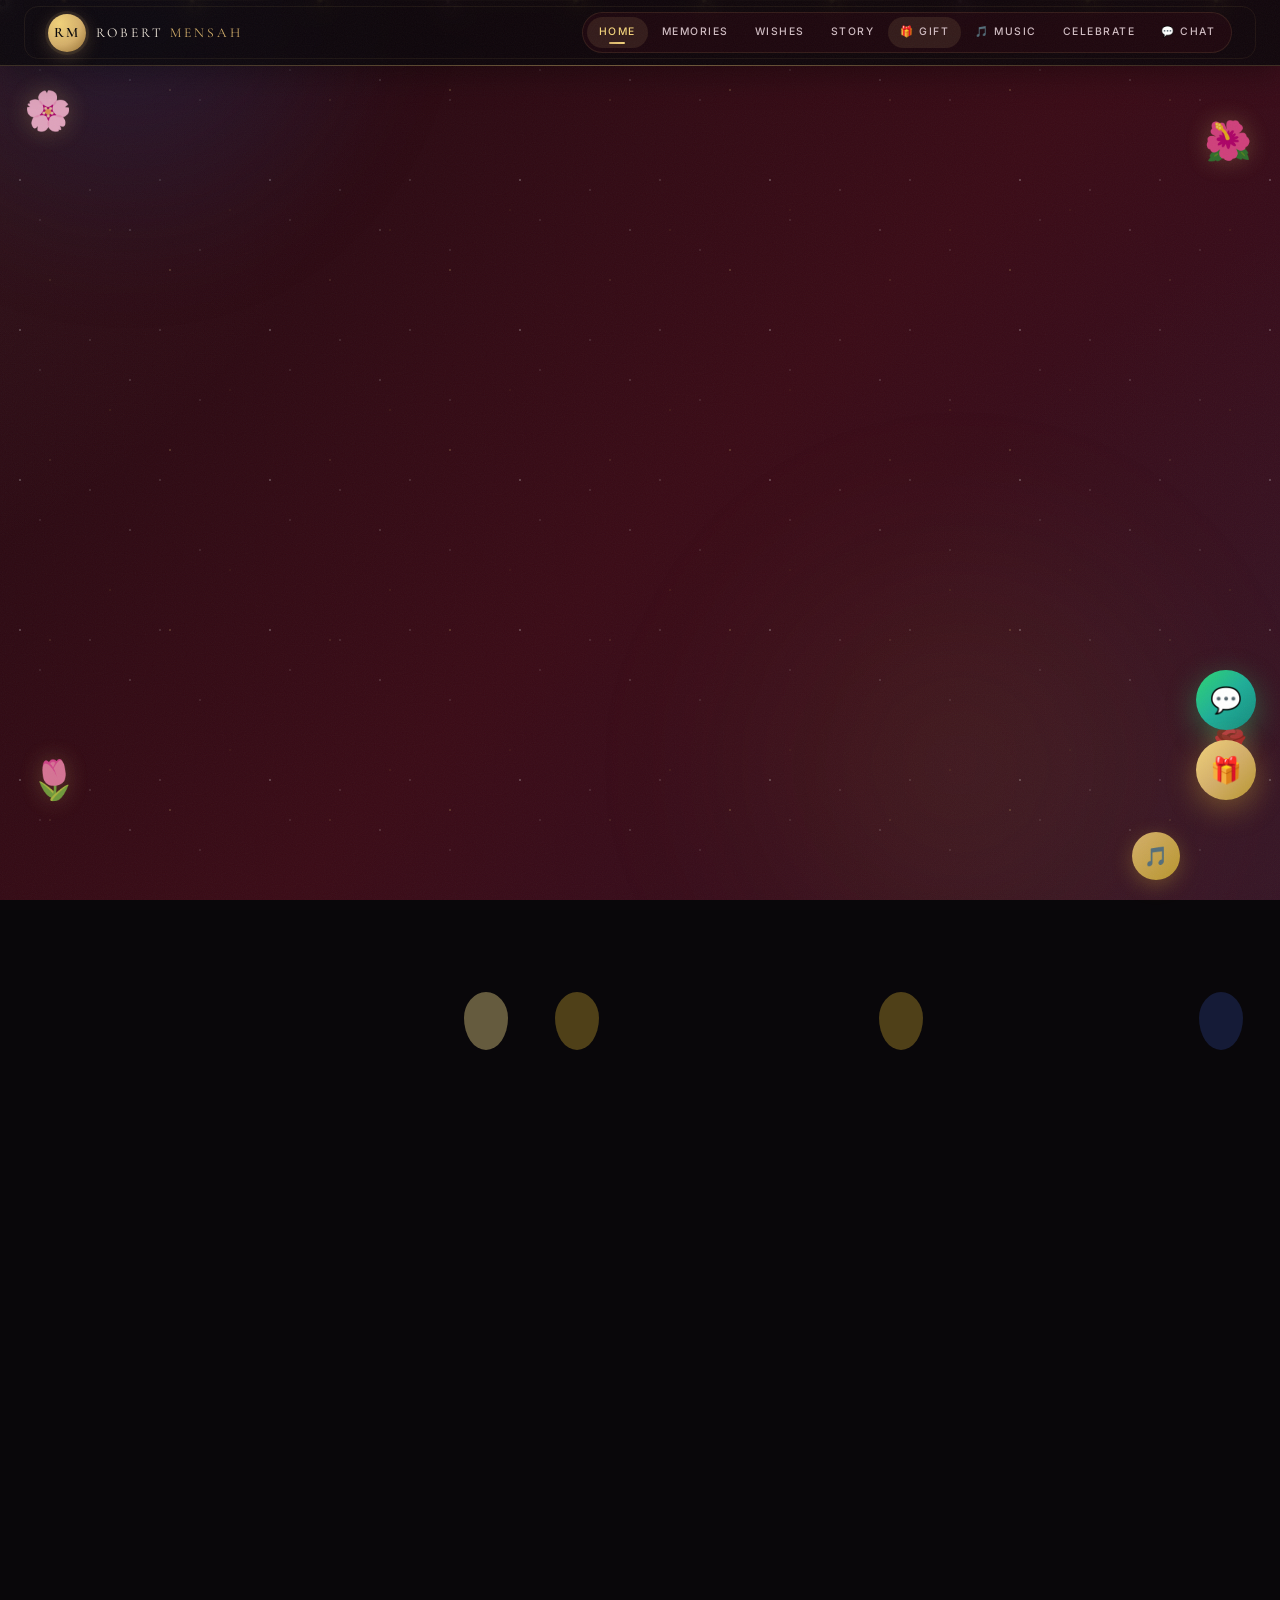
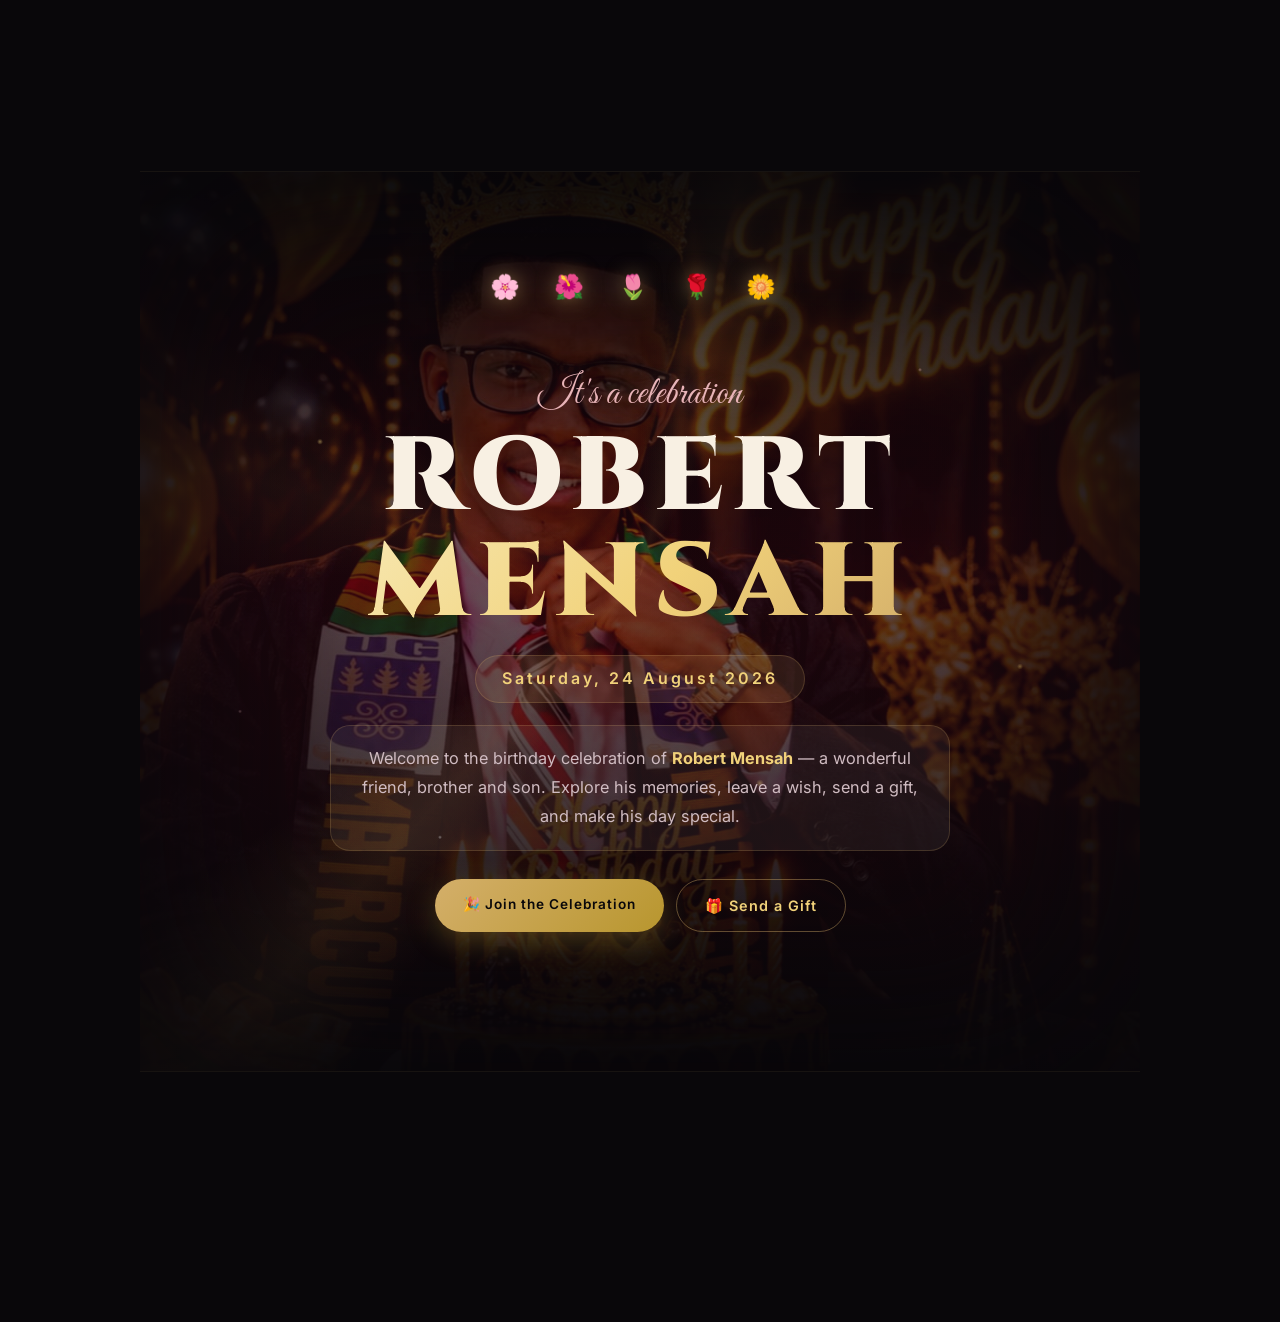
==== commit 2ca37701: "third commit" ====
--- a/index.html
+++ b/index.html
@@ -52,6 +52,7 @@
         <li><a href="gift.html" class="nav-cta">🎁 Gift</a></li>
         <li><a href="music.html">🎵 Music</a></li>
         <li><a href="celebrate.html">Celebrate</a></li>
+        <li><a href="chat.html">💬 Chat</a></li>
     </ul>
     <button class="nav-toggle" id="navToggle" aria-label="Toggle navigation">
         <span></span><span></span><span></span>
@@ -72,6 +73,8 @@
     <a href="music.html">🎵 Music</a>
     <div class="menu-divider"></div>
     <a href="celebrate.html">Celebrate</a>
+    <div class="menu-divider"></div>
+    <a href="chat.html">💬 Chat</a>
 </div>
 
 <main>
@@ -257,13 +260,57 @@
                 <img src="EMMANUEL MY FRIEND.jpeg" alt="Emmanuel — My Friend" loading="lazy" onclick="openFlyer(this.src)">
                 <figcaption><span class="script-accent">Emmanuel</span></figcaption>
             </figure>
-            <figure class="gold-frame gallery-item">
-                <img src="PASTOR STEPHEN NSIAH BOATENG, MY SENIOR BROTHER.jpeg" alt="Pastor Stephen Nsiah Boateng — My Senior Brother" loading="lazy" onclick="openFlyer(this.src)">
-                <figcaption><span class="script-accent">Pastor Stephen</span></figcaption>
+            <figure class="gold-frame gallery-item gallery-prophet">
+                <span class="prophet-gallery-badge">🎂 Celebrating His Birthday Today!</span>
+                <img src="PASTOR STEPHEN NSIAH BOATENG, MY SENIOR BROTHER.jpeg" alt="Prophet Stephen Nsiah Boateng — My Senior Brother & Prophet" loading="lazy" onclick="openFlyer(this.src)">
+                <figcaption><span class="script-accent">Prophet Stephen Nsiah Boateng</span></figcaption>
             </figure>
         </div>
         <div class="gallery-cta">
             <a href="memories.html" class="btn btn-gold">📸 View Full Memories</a>
+        </div>
+    </section>
+
+    <!-- ===== PROPHET STEPHEN'S BIRTHDAY ACKNOWLEDGEMENT ===== -->
+    <section class="fade-in prophet-birthday-section" id="prophet-birthday">
+        <div class="section-label">🎂 A Shared Celebration — Two Birthday Boys! 🎂</div>
+        <h2 class="section-title display-title">HAPPY BIRTHDAY, <span class="gold-text">PROPHET STEPHEN NSIAH BOATENG</span> 🎂⛪</h2>
+        <div class="section-divider"></div>
+        <p class="section-subtitle">
+            Today is not only Robert's birthday — it is also the birthday of his senior brother,
+            prophet, mentor, and spiritual father. We honor him in a very special way.
+        </p>
+        <div class="prophet-birthday-card">
+            <div class="prophet-birthday-image" onclick="openFlyer(this.querySelector('img').src)">
+                <img src="PASTOR STEPHEN NSIAH BOATENG, MY SENIOR BROTHER.jpeg" alt="Prophet Stephen Nsiah Boateng" width="400" height="400" loading="lazy">
+                <div class="prophet-birthday-crown" aria-hidden="true">👑</div>
+                <div class="prophet-birthday-badge">🎂 Birthday Today!</div>
+            </div>
+            <div class="prophet-birthday-content">
+                <div class="prophet-title-row">
+                    <span class="prophet-title-icon">⛪</span>
+                    <h3 class="prophet-title">Prophet & Spiritual Father</h3>
+                </div>
+                <p class="prophet-role">My Senior Brother, Prophet, Mentor, and Guiding Light</p>
+                <div class="prophet-birthday-message">
+                    <p class="prophet-quote">"The Lord bless you and keep you; the Lord make His face shine upon you and be gracious to you; the Lord lift up His countenance upon you and give you peace."</p>
+                    <p class="prophet-citation">— Numbers 6:24–26</p>
+                </div>
+                <div class="prophet-personal-message">
+                    <p>Dear Prophet Stephen Nsiah Boateng,</p>
+                    <p>Today, August 24th, marks not just Robert's birthday but yours as well! On this special day that we both celebrate, I honor you not just as my spiritual father, but as a man of God whose wisdom, faithfulness, and prophetic insight have been a beacon of hope and guidance to countless lives — including mine. As my senior brother and spiritual father, you've walked beside me with patience, prayed over me with fervor, and led by example in ways words cannot fully capture.</p>
+                    <ul class="prophet-blessings">
+                        <li>🕊️ Fresh prophetic anointing and divine direction</li>
+                        <li>❤️ Good health, long life, and strength for the journey</li>
+                        <li>🏠 Joy, peace, and blessings over your home and ministry</li>
+                        <li>✨ Greater open doors and uncommon favor this new year</li>
+                    </ul>
+                    <div class="prophet-birthday-highlight">
+                        🎂 <strong>Happy Birthday, Prophet Stephen Nsiah Boateng!</strong> May this day be as remarkable as the prophetic impact you've made in the world. 🎉
+                    </div>
+                    <p class="prophet-signature">With deep love, honor, and gratitude,<br><strong>Robert Mensah</strong></p>
+                </div>
+            </div>
         </div>
     </section>
 
--- a/css/style.css
+++ b/css/style.css
@@ -3320,6 +3320,296 @@
     transform: translateY(-2px);
 }
 
+/* ============================================================
+   PROPHET STEPHEN NSIAH BOATENG — Birthday Acknowledgement
+   Dedicated, reverent, celebratory styling ("Prophet" naming)
+   ============================================================ */
+.fam-card.fam-prophet.featured {
+    border: 2px solid var(--gold);
+    box-shadow: 0 30px 70px rgba(212,175,55,0.25), 0 0 40px rgba(212,175,55,0.15);
+}
+.fam-card.fam-prophet.featured:hover {
+    box-shadow: 0 40px 80px rgba(212,175,55,0.35), 0 0 50px rgba(212,175,55,0.25);
+}
+.fam-card.fam-prophet .label-name { color: var(--gold-light); }
+.fam-card.fam-prophet .label-role { color: var(--gold); font-weight: 600; }
+
+.prophet-birthday-section {
+    position: relative;
+    padding: 90px 20px;
+    max-width: 1100px;
+    margin: 0 auto;
+}
+.prophet-birthday-section::before {
+    content: '';
+    position: absolute;
+    top: 0;
+    left: 50%;
+    transform: translateX(-50%);
+    width: min(720px, 92vw);
+    height: 340px;
+    background: radial-gradient(ellipse at center, rgba(212, 175, 106, 0.14), transparent 65%);
+    filter: blur(12px);
+    pointer-events: none;
+    z-index: -1;
+}
+.prophet-birthday-card {
+    display: grid;
+    grid-template-columns: minmax(280px, 380px) 1fr;
+    gap: clamp(24px, 4vw, 48px);
+    align-items: start;
+    margin-top: 40px;
+    padding: clamp(24px, 4vw, 44px);
+    border-radius: var(--radius-lg);
+    background:
+        radial-gradient(circle at 12% 0%, rgba(212, 175, 106, 0.12), transparent 40%),
+        linear-gradient(165deg, rgba(38, 11, 18, 0.94), rgba(10, 14, 31, 0.92));
+    border: 1px solid rgba(212, 175, 106, 0.35);
+    box-shadow: var(--shadow-xl), inset 0 1px 0 rgba(255, 255, 255, 0.05);
+    backdrop-filter: blur(14px);
+}
+.prophet-birthday-image {
+    position: relative;
+    border-radius: var(--radius);
+    overflow: hidden;
+    cursor: pointer;
+    border: 2px solid var(--gold-dim);
+    box-shadow: 0 20px 50px rgba(0, 0, 0, 0.5), 0 0 40px rgba(212, 175, 106, 0.18);
+    transition: var(--transition);
+}
+.prophet-birthday-image:hover {
+    transform: translateY(-6px) scale(1.02);
+    box-shadow: 0 30px 60px rgba(0, 0, 0, 0.6), 0 0 60px rgba(212, 175, 106, 0.32);
+}
+.prophet-birthday-image img {
+    width: 100%;
+    aspect-ratio: 1 / 1;
+    object-fit: cover;
+    display: block;
+    filter: brightness(0.92) saturate(1.05);
+    transition: filter 0.5s ease, transform 0.7s ease;
+}
+.prophet-birthday-image:hover img {
+    filter: brightness(1.02) saturate(1.1);
+    transform: scale(1.05);
+}
+.prophet-birthday-crown {
+    position: absolute;
+    top: 12px;
+    left: 50%;
+    transform: translateX(-50%);
+    font-size: 2rem;
+    filter: drop-shadow(0 4px 14px rgba(212, 175, 106, 0.6));
+    animation: prophetCrownFloat 3s ease-in-out infinite;
+    pointer-events: none;
+}
+@keyframes prophetCrownFloat {
+    0%, 100% { transform: translateX(-50%) translateY(0); }
+    50% { transform: translateX(-50%) translateY(-7px); }
+}
+.prophet-birthday-badge {
+    position: absolute;
+    bottom: 16px;
+    left: 50%;
+    transform: translateX(-50%);
+    padding: 8px 18px;
+    border-radius: 30px;
+    background: linear-gradient(145deg, var(--wine-deep), var(--burgundy));
+    border: 1px solid var(--gold);
+    color: var(--gold-light);
+    font-size: 0.85rem;
+    font-weight: 600;
+    letter-spacing: 1px;
+    white-space: nowrap;
+    box-shadow: 0 10px 30px rgba(0, 0, 0, 0.5), 0 0 20px rgba(212, 175, 106, 0.25);
+    animation: prophetBadgePulse 2.5s ease-in-out infinite;
+}
+@keyframes prophetBadgePulse {
+    0%, 100% { box-shadow: 0 10px 30px rgba(0, 0, 0, 0.5), 0 0 20px rgba(212, 175, 106, 0.25); }
+    50% { box-shadow: 0 10px 30px rgba(0, 0, 0, 0.5), 0 0 40px rgba(212, 175, 106, 0.5); }
+}
+.prophet-birthday-content {
+    display: flex;
+    flex-direction: column;
+    gap: 18px;
+}
+.prophet-title-row {
+    display: flex;
+    align-items: center;
+    gap: 12px;
+}
+.prophet-title-icon {
+    display: inline-flex;
+    align-items: center;
+    justify-content: center;
+    width: 44px;
+    height: 44px;
+    font-size: 1.3rem;
+    border-radius: 50%;
+    background: linear-gradient(145deg, var(--wine-deep), var(--burgundy));
+    border: 1px solid var(--gold-dim);
+    box-shadow: 0 8px 24px rgba(0, 0, 0, 0.4), 0 0 20px rgba(212, 175, 106, 0.15);
+    flex-shrink: 0;
+}
+.prophet-title {
+    font-family: var(--font-display);
+    font-size: clamp(1.2rem, 2.5vw, 1.6rem);
+    font-weight: 700;
+    color: var(--gold-light);
+    letter-spacing: 0.5px;
+    text-shadow: var(--text-glow-gold);
+}
+.prophet-role {
+    font-family: var(--serif);
+    font-style: italic;
+    font-size: clamp(1rem, 2vw, 1.2rem);
+    color: var(--muted);
+    line-height: 1.6;
+}
+.prophet-birthday-message {
+    padding: 22px 26px;
+    border-radius: var(--radius);
+    background: linear-gradient(160deg, rgba(212, 175, 106, 0.1), rgba(107, 18, 38, 0.18));
+    border: 1px solid rgba(212, 175, 106, 0.25);
+    border-left: 3px solid var(--gold);
+}
+.prophet-quote {
+    font-family: var(--serif);
+    font-style: italic;
+    font-size: clamp(1.05rem, 2vw, 1.25rem);
+    color: var(--white);
+    line-height: 1.8;
+    margin-bottom: 10px;
+}
+.prophet-citation {
+    font-size: 0.85rem;
+    color: var(--gold-light);
+    letter-spacing: 1px;
+    text-align: right;
+}
+.prophet-personal-message {
+    display: flex;
+    flex-direction: column;
+    gap: 14px;
+}
+.prophet-personal-message p {
+    color: var(--muted);
+    font-size: 0.98rem;
+    line-height: 1.85;
+}
+.prophet-personal-message p:first-child {
+    font-family: var(--serif);
+    font-size: 1.15rem;
+    color: var(--gold-light);
+}
+.prophet-blessings {
+    list-style: none;
+    display: flex;
+    flex-direction: column;
+    gap: 10px;
+    padding: 18px 22px;
+    border-radius: var(--radius-sm);
+    background: rgba(9, 7, 10, 0.4);
+    border: 1px solid rgba(212, 175, 106, 0.15);
+}
+.prophet-blessings li {
+    color: var(--muted);
+    font-size: 0.95rem;
+    line-height: 1.6;
+    padding-left: 4px;
+}
+.prophet-birthday-highlight {
+    padding: 18px 24px;
+    border-radius: var(--radius-sm);
+    background: linear-gradient(145deg, rgba(212, 175, 106, 0.16), rgba(107, 18, 38, 0.28));
+    border: 1px solid var(--gold);
+    color: var(--white);
+    font-size: 1.02rem;
+    line-height: 1.75;
+    text-align: center;
+    box-shadow: 0 0 34px rgba(212, 175, 106, 0.18);
+}
+.prophet-birthday-highlight strong {
+    color: var(--gold-light);
+    text-shadow: var(--text-glow-gold);
+}
+.prophet-closing {
+    font-family: var(--serif);
+    font-style: italic;
+    color: var(--white) !important;
+    font-size: 1.05rem !important;
+    line-height: 1.8 !important;
+}
+.prophet-signature {
+    font-family: var(--font-script);
+    font-size: 1.6rem !important;
+    color: var(--blush) !important;
+    line-height: 1.4 !important;
+    text-align: right;
+}
+.prophet-signature strong {
+    font-family: var(--sans);
+    font-size: 0.95rem;
+    color: var(--gold-light);
+    letter-spacing: 1px;
+}
+.prophet-actions {
+    display: flex;
+    flex-wrap: wrap;
+    gap: 14px;
+    margin-top: 8px;
+}
+
+/* Homepage gallery — Prophet Stephen featured frame */
+.gallery-item.gallery-prophet {
+    grid-column: span 2;
+    border: 2px solid var(--gold);
+    box-shadow: 0 30px 70px rgba(212, 175, 55, 0.28), 0 0 45px rgba(212, 175, 55, 0.18);
+    position: relative;
+}
+.gallery-item.gallery-prophet img {
+    filter: brightness(0.95) saturate(1.08);
+}
+.prophet-gallery-badge {
+    position: absolute;
+    top: 14px;
+    left: 50%;
+    transform: translateX(-50%);
+    padding: 7px 16px;
+    border-radius: 30px;
+    background: linear-gradient(145deg, var(--wine-deep), var(--burgundy));
+    border: 1px solid var(--gold);
+    color: var(--gold-light);
+    font-size: 0.78rem;
+    font-weight: 600;
+    letter-spacing: 1px;
+    white-space: nowrap;
+    z-index: 2;
+    box-shadow: 0 8px 24px rgba(0, 0, 0, 0.5), 0 0 18px rgba(212, 175, 106, 0.3);
+    animation: prophetBadgePulse 2.5s ease-in-out infinite;
+}
+
+@media (max-width: 768px) {
+    .prophet-birthday-card {
+        grid-template-columns: 1fr;
+        padding: 22px;
+    }
+    .prophet-birthday-image img {
+        aspect-ratio: 4 / 3;
+    }
+    .prophet-actions {
+        flex-direction: column;
+    }
+    .prophet-actions .btn,
+    .prophet-actions .btn-outline {
+        width: 100%;
+        text-align: center;
+    }
+    .gallery-item.gallery-prophet {
+        grid-column: span 1;
+    }
+}
+
 @media (max-width: 768px) {
     .pastor-birthday-card {
         grid-template-columns: 1fr;
@@ -3554,4 +3844,372 @@
     }
 }
 
-
+/* ============================================================
+   MISSING COMPONENT STYLES — completeness & polish pass
+   ============================================================ */
+
+/* ----- Accessible skip link ----- */
+.skip-link {
+    position: absolute;
+    top: -60px;
+    left: 16px;
+    z-index: 5000;
+    padding: 12px 22px;
+    border-radius: 0 0 var(--radius-sm) var(--radius-sm);
+    background: linear-gradient(135deg, var(--gold), #b8962e);
+    color: var(--midnight);
+    font-family: var(--sans);
+    font-size: 0.85rem;
+    font-weight: 700;
+    letter-spacing: 1px;
+    text-decoration: none;
+    transition: top 0.3s ease;
+}
+.skip-link:focus {
+    top: 0;
+}
+
+/* ----- Cinematic photo chapters (story page) ----- */
+.photo-chapter {
+    position: relative;
+    min-height: 72vh;
+    display: flex;
+    align-items: center;
+    justify-content: center;
+    text-align: center;
+    overflow: hidden;
+    isolation: isolate;
+}
+.photo-chapter-bg {
+    position: absolute;
+    inset: 0;
+    z-index: -2;
+}
+.photo-chapter-bg img {
+    width: 100%;
+    height: 100%;
+    object-fit: cover;
+    object-position: center 30%;
+    filter: brightness(0.38) saturate(1.1);
+    transform: scale(1.06);
+    transition: transform 1.4s ease, filter 0.8s ease;
+}
+.photo-chapter:hover .photo-chapter-bg img {
+    transform: scale(1);
+    filter: brightness(0.46) saturate(1.15);
+}
+.photo-chapter::after {
+    content: '';
+    position: absolute;
+    inset: 0;
+    z-index: -1;
+    background:
+        linear-gradient(180deg, rgba(9,7,10,0.82) 0%, rgba(74,13,28,0.42) 50%, rgba(9,7,10,0.9) 100%);
+}
+.photo-chapter-content {
+    position: relative;
+    z-index: 1;
+    max-width: 720px;
+    padding: clamp(48px, 10vw, 110px) 22px;
+}
+.chapter-label {
+    font-family: var(--sans);
+    font-size: 0.68rem;
+    font-weight: 700;
+    letter-spacing: 5px;
+    text-transform: uppercase;
+    color: var(--gold-light);
+    margin-bottom: 14px;
+    text-shadow: var(--text-glow-gold);
+}
+.chapter-title {
+    font-family: var(--font-display);
+    font-weight: 900;
+    font-size: clamp(1.8rem, 5vw, 3.2rem);
+    letter-spacing: clamp(2px, 1vw, 6px);
+    color: var(--white);
+    margin-bottom: 18px;
+    text-shadow: 0 6px 40px rgba(0,0,0,0.65), var(--text-glow-gold);
+}
+.chapter-text {
+    font-family: var(--serif);
+    font-style: italic;
+    font-size: clamp(1rem, 2.4vw, 1.25rem);
+    line-height: 1.85;
+    color: var(--muted);
+    background: rgba(9, 7, 10, 0.45);
+    border: 1px solid var(--glass-border);
+    border-radius: var(--radius);
+    padding: 20px 28px;
+    backdrop-filter: blur(8px);
+    max-width: 560px;
+    margin: 0 auto;
+}
+
+/* ----- Milestone timeline ----- */
+.timeline {
+    position: relative;
+    max-width: 680px;
+    margin: 40px auto 0;
+    padding-left: 34px;
+}
+.timeline::before {
+    content: '';
+    position: absolute;
+    left: 10px;
+    top: 6px;
+    bottom: 6px;
+    width: 2px;
+    background: linear-gradient(180deg, transparent, var(--gold-dim) 12%, var(--gold-dim) 88%, transparent);
+}
+.timeline-item {
+    position: relative;
+    padding: 0 0 36px 18px;
+    opacity: 0;
+    transform: translateY(20px);
+    transition: opacity 0.6s ease, transform 0.6s ease;
+}
+.timeline-item.visible {
+    opacity: 1;
+    transform: translateY(0);
+}
+.timeline-item::before {
+    content: '';
+    position: absolute;
+    left: -31px;
+    top: 6px;
+    width: 14px;
+    height: 14px;
+    border-radius: 50%;
+    background: radial-gradient(circle at 32% 26%, var(--gold-light), var(--gold));
+    box-shadow: 0 0 0 4px rgba(212, 175, 106, 0.15), 0 0 16px rgba(212, 175, 106, 0.45);
+}
+.timeline-year {
+    font-family: var(--sans);
+    font-size: 0.65rem;
+    font-weight: 700;
+    letter-spacing: 3px;
+    text-transform: uppercase;
+    color: var(--rose);
+    margin-bottom: 6px;
+}
+.timeline-title {
+    font-family: var(--serif);
+    font-size: clamp(1.2rem, 3vw, 1.55rem);
+    font-weight: 600;
+    color: var(--white);
+    margin-bottom: 8px;
+}
+.timeline-desc {
+    color: var(--muted);
+    font-size: 0.92rem;
+    line-height: 1.75;
+    max-width: 520px;
+}
+
+/* ----- Balloon pop game ----- */
+.game-stats {
+    display: flex;
+    justify-content: center;
+    gap: 14px;
+    margin-bottom: 20px;
+}
+.game-stat {
+    min-width: 96px;
+    padding: 14px 18px;
+    border-radius: var(--radius-sm);
+    background: rgba(9, 7, 10, 0.5);
+    border: 1px solid var(--glass-border);
+    display: flex;
+    flex-direction: column;
+    align-items: center;
+    gap: 4px;
+}
+.game-stat-number {
+    font-family: var(--font-display);
+    font-weight: 700;
+    font-size: 1.7rem;
+    color: var(--gold-light);
+    text-shadow: var(--text-glow-gold);
+    font-variant-numeric: tabular-nums;
+}
+.game-stat-label {
+    font-size: 0.62rem;
+    letter-spacing: 2px;
+    text-transform: uppercase;
+    color: var(--muted-dark);
+}
+.game-area {
+    position: relative;
+    height: 300px;
+    border-radius: var(--radius);
+    background:
+        radial-gradient(circle at 50% 100%, rgba(212, 175, 106, 0.08), transparent 60%),
+        rgba(9, 7, 10, 0.45);
+    border: 1px solid var(--glass-border);
+    overflow: hidden;
+    margin-bottom: 20px;
+}
+.game-balloon {
+    position: absolute;
+    bottom: -70px;
+    width: 58px;
+    height: 74px;
+    border-radius: 50% 50% 50% 50% / 44% 44% 56% 56%;
+    border: none;
+    cursor: pointer;
+    font-size: 0;
+    box-shadow: inset -6px -8px 18px rgba(0, 0, 0, 0.25), 0 8px 24px rgba(0, 0, 0, 0.35);
+    animation: gameBalloonRise linear forwards;
+    transition: transform 0.15s ease;
+}
+.game-balloon::after {
+    content: '🎈';
+    position: absolute;
+    inset: 0;
+    display: grid;
+    place-items: center;
+    font-size: 1.5rem;
+    pointer-events: none;
+}
+.game-balloon:hover { transform: scale(1.12); }
+@keyframes gameBalloonRise {
+    to { transform: translateY(-420px); }
+}
+.game-result {
+    min-height: 28px;
+    margin-top: 14px;
+    font-family: var(--serif);
+    font-style: italic;
+    font-size: 1.15rem;
+    color: var(--gold-light);
+    opacity: 0;
+    transition: opacity 0.5s ease;
+}
+.game-result.show { opacity: 1; }
+
+/* ----- QR box (celebrate page gift panel) ----- */
+.qr-box {
+    display: flex;
+    flex-direction: column;
+    align-items: center;
+    gap: 10px;
+    margin-top: 20px;
+    padding: 18px;
+    border-radius: var(--radius-sm);
+    background: rgba(248, 240, 227, 0.96);
+    border: 1px solid var(--gold-dim);
+    box-shadow: 0 10px 30px rgba(0, 0, 0, 0.35);
+}
+.qr-box img {
+    width: 160px;
+    height: 160px;
+    display: block;
+    border-radius: 8px;
+}
+.qr-box span {
+    font-family: var(--sans);
+    font-size: 0.78rem;
+    font-weight: 600;
+    letter-spacing: 0.5px;
+    color: #3a0b16;
+    text-align: center;
+}
+
+/* ----- Confession deliver option ----- */
+.deliver-option {
+    display: flex;
+    align-items: flex-start;
+    gap: 10px;
+    text-align: left;
+}
+.deliver-option input[type="checkbox"] {
+    width: 20px;
+    height: 20px;
+    accent-color: var(--gold);
+    cursor: pointer;
+    flex-shrink: 0;
+    margin-top: 2px;
+}
+.deliver-option label {
+    color: var(--muted);
+    font-size: 0.88rem;
+    line-height: 1.6;
+    cursor: pointer;
+}
+
+/* ----- Party poppers & emoji bursts ----- */
+.party-popper {
+    position: fixed;
+    bottom: 0;
+    z-index: 2500;
+    pointer-events: none;
+}
+.party-popper-left { left: 0; }
+.party-popper-right { right: 0; }
+.popper-piece {
+    position: absolute;
+    bottom: 40px;
+    width: 8px;
+    height: 12px;
+    border-radius: 2px;
+    transform-origin: center bottom;
+    animation: popperBurst 2.2s ease-out forwards;
+}
+@keyframes popperBurst {
+    0% { transform: rotate(var(--angle)) translateX(0); opacity: 1; }
+    55% { transform: rotate(var(--angle)) translateX(var(--distance)); opacity: 1; }
+    100% { transform: rotate(var(--angle)) translateX(var(--distance)) translateY(var(--fall)); opacity: 0; }
+}
+.emoji-burst {
+    position: fixed;
+    z-index: 2600;
+    pointer-events: none;
+    animation: emojiPop 1.4s ease-out forwards;
+}
+@keyframes emojiPop {
+    0% { transform: translateY(0) scale(0.6); opacity: 0; }
+    15% { opacity: 1; }
+    100% { transform: translateY(-90px) scale(1.25) rotate(14deg); opacity: 0; }
+}
+
+/* ----- Memory stream controls row ----- */
+.stream-controls-fixed {
+    display: flex;
+    justify-content: center;
+    gap: 12px;
+    margin-top: 16px;
+}
+
+/* ----- Memory stream control buttons ----- */
+.stream-control-btn {
+    background: rgba(10, 14, 39, 0.8);
+    border: 1px solid var(--glass-border);
+    color: var(--gold);
+    width: 46px;
+    height: 46px;
+    border-radius: 50%;
+    cursor: pointer;
+    font-size: 0.9rem;
+    transition: all 0.3s ease;
+}
+.stream-control-btn:hover {
+    border-color: var(--gold);
+    transform: scale(1.1);
+    box-shadow: 0 0 20px rgba(212, 175, 106, 0.25);
+}
+
+@media (max-width: 768px) {
+    .photo-chapter { min-height: 58vh; }
+    .chapter-text { padding: 16px 18px; }
+    .timeline { padding-left: 26px; }
+    .game-area { height: 240px; }
+    .qr-box img { width: 130px; height: 130px; }
+}
+
+@media (prefers-reduced-motion: reduce) {
+    .game-balloon { animation-duration: 6s !important; }
+    .popper-piece, .emoji-burst { animation-duration: 0.01s !important; }
+}
+
+
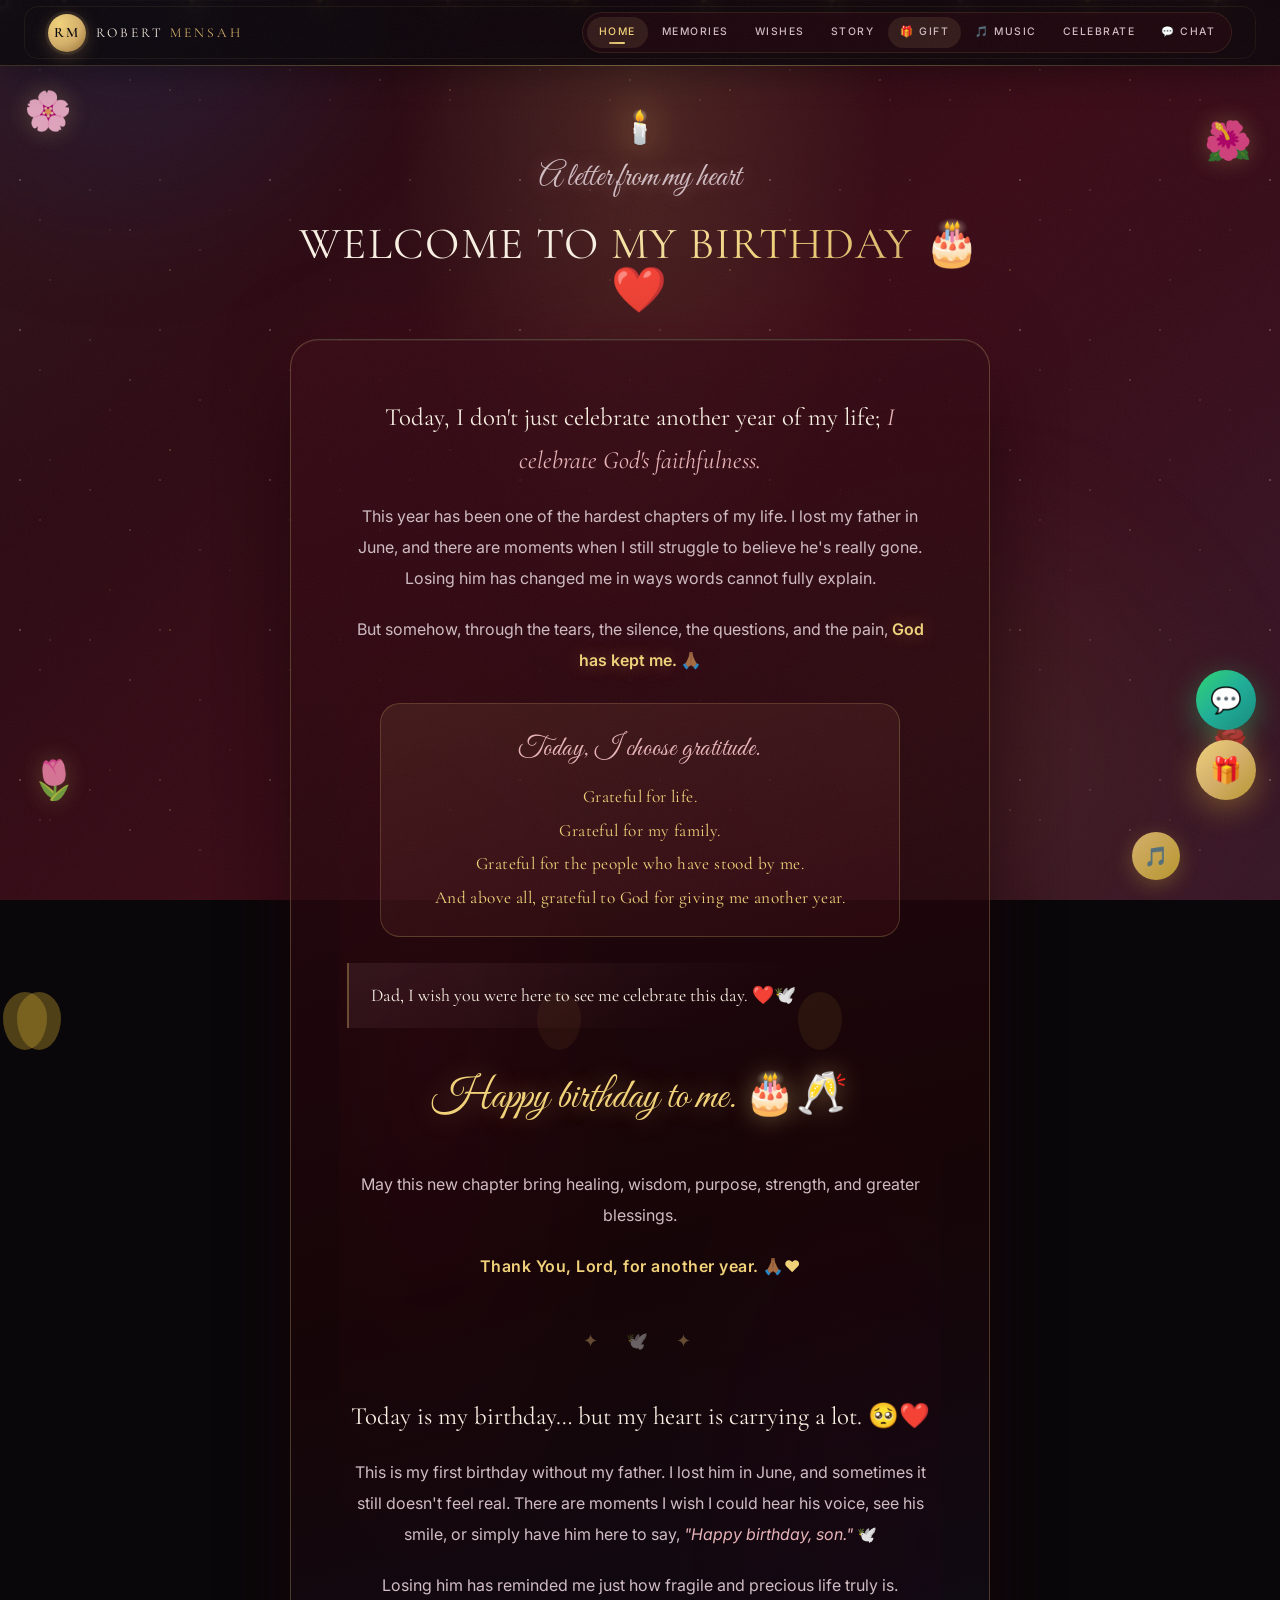
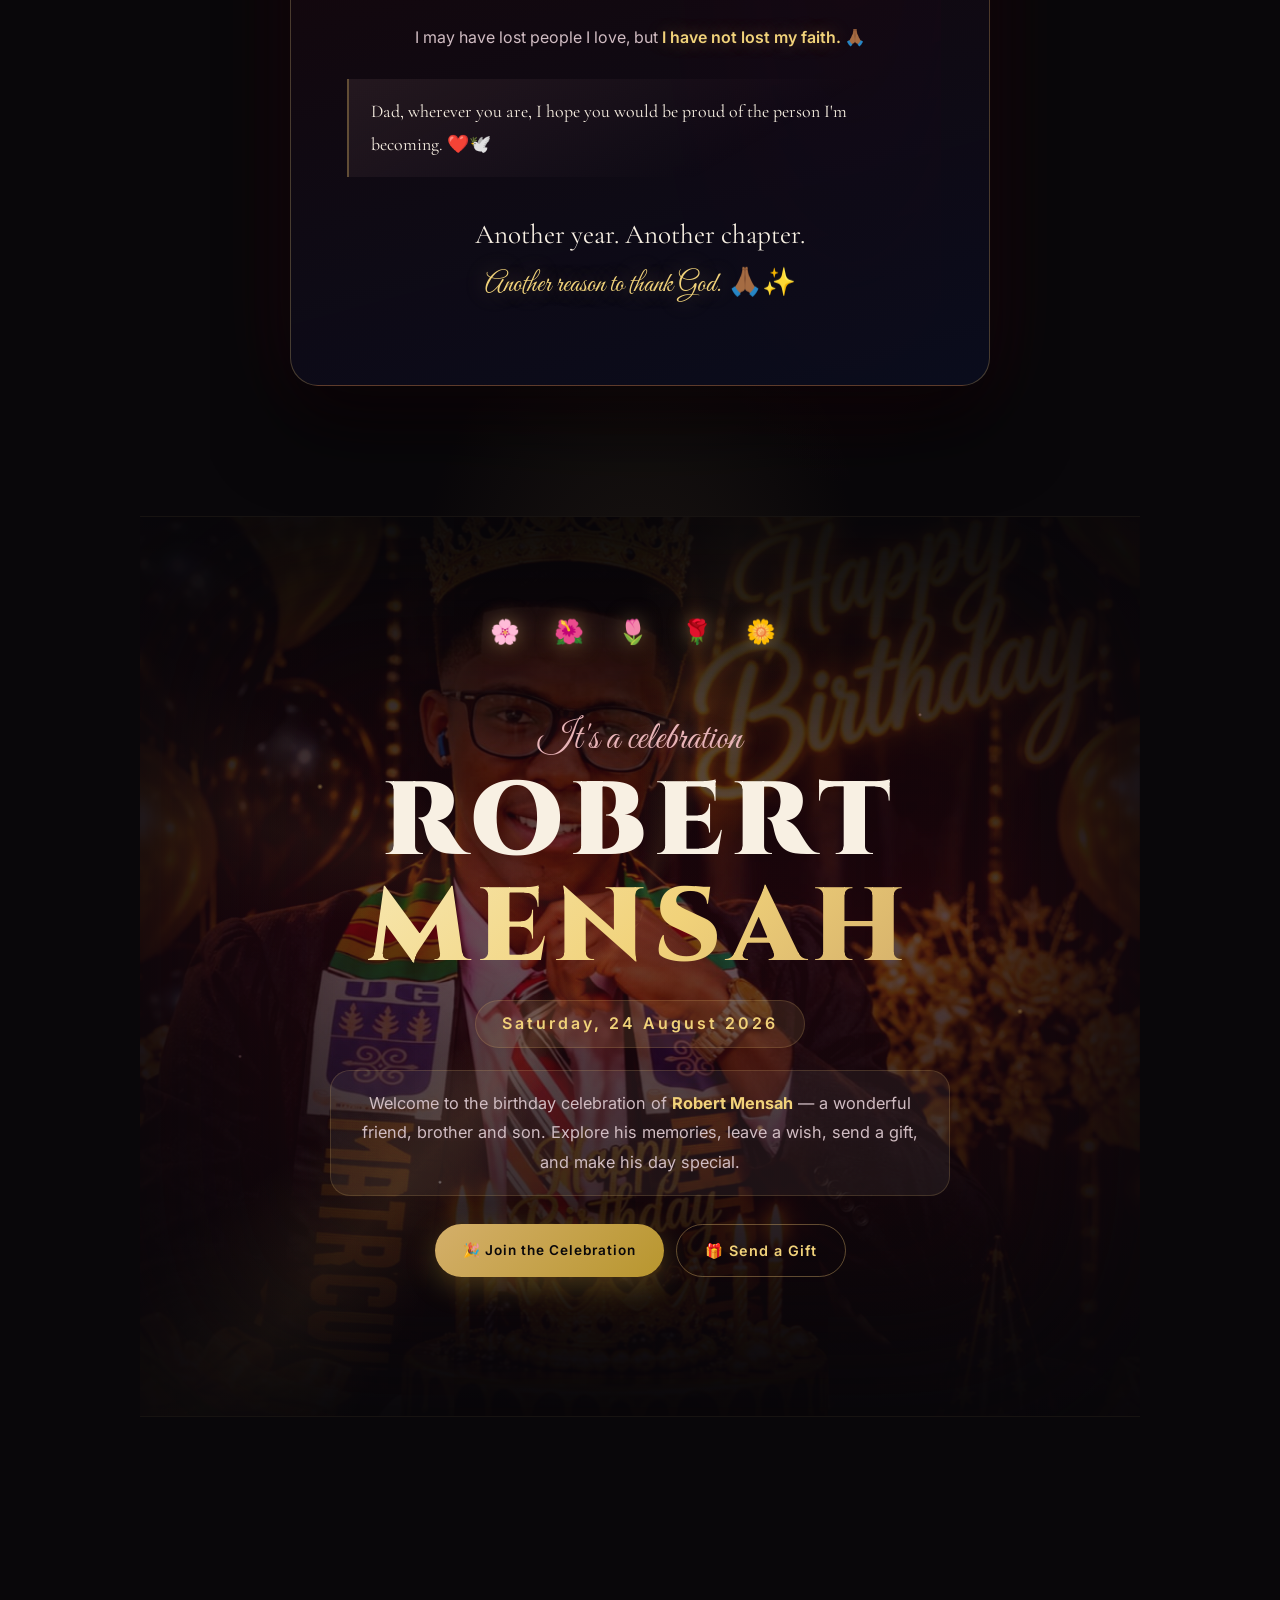
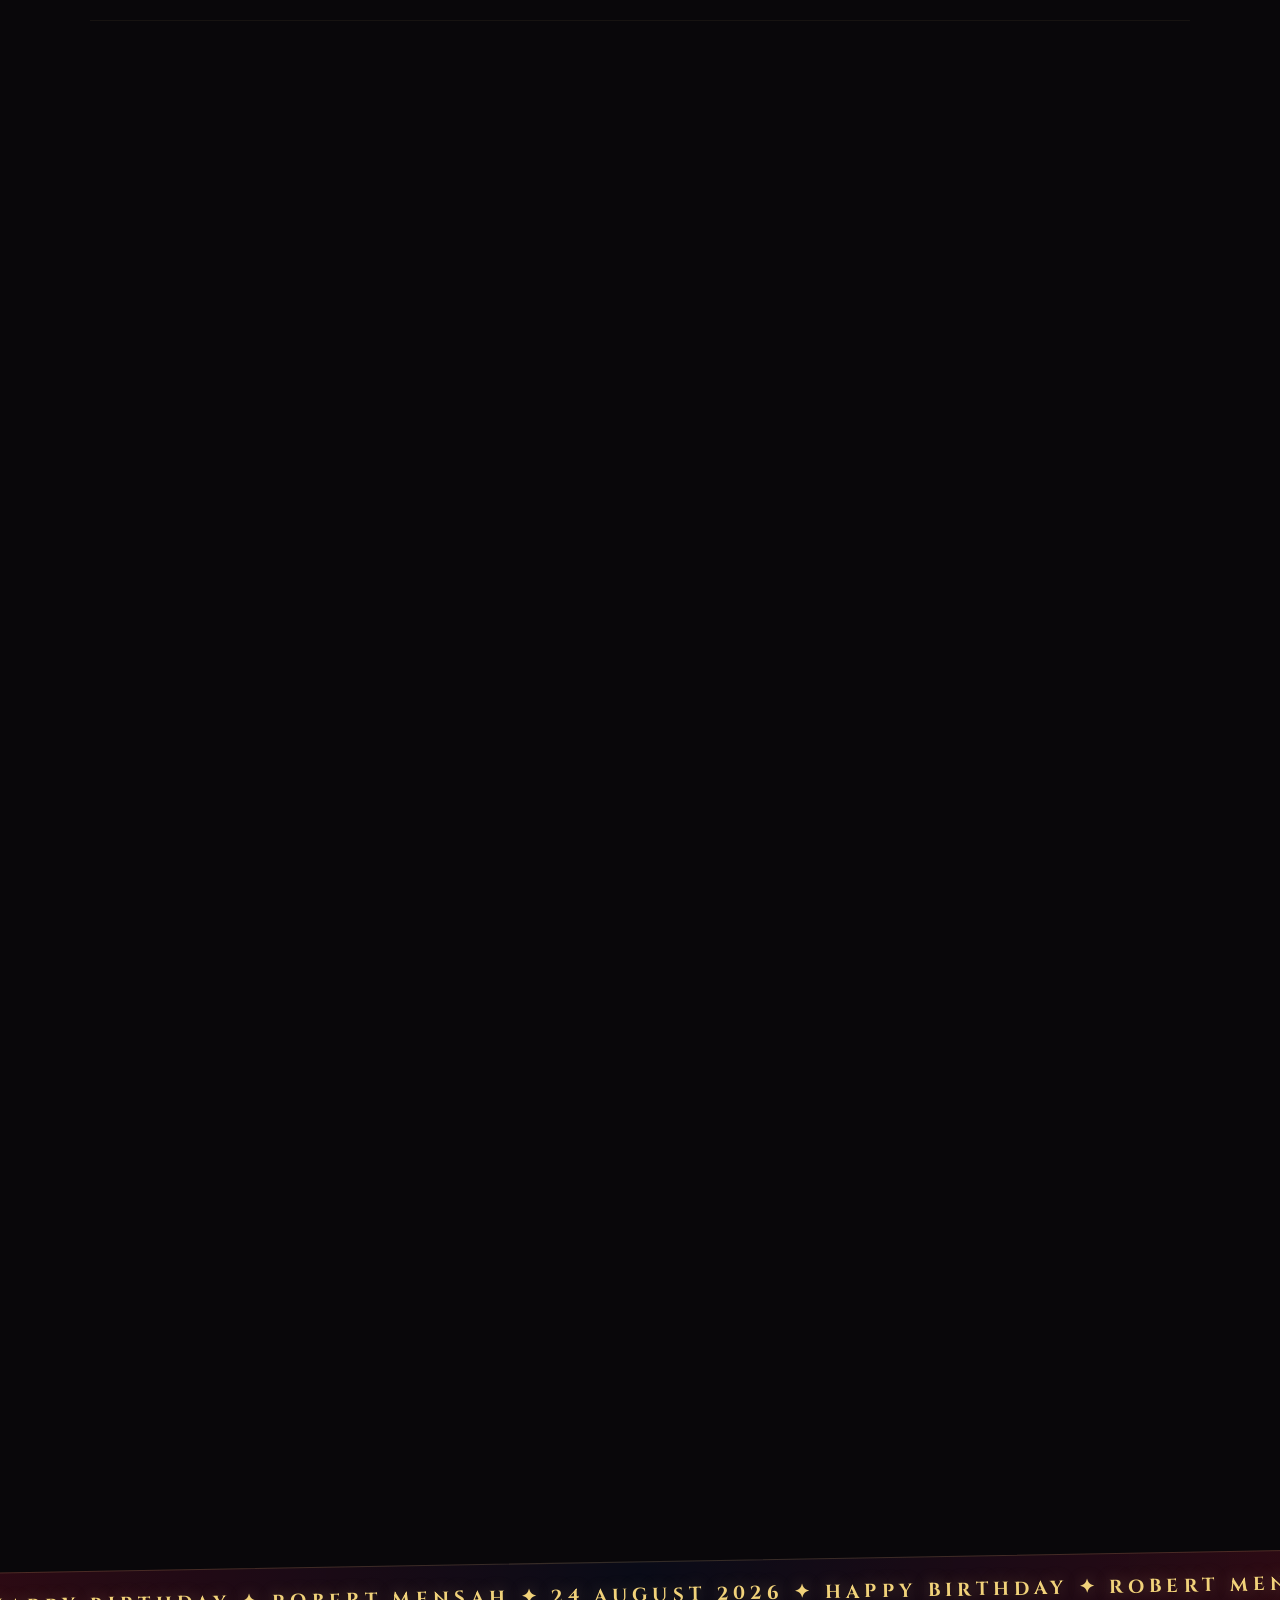
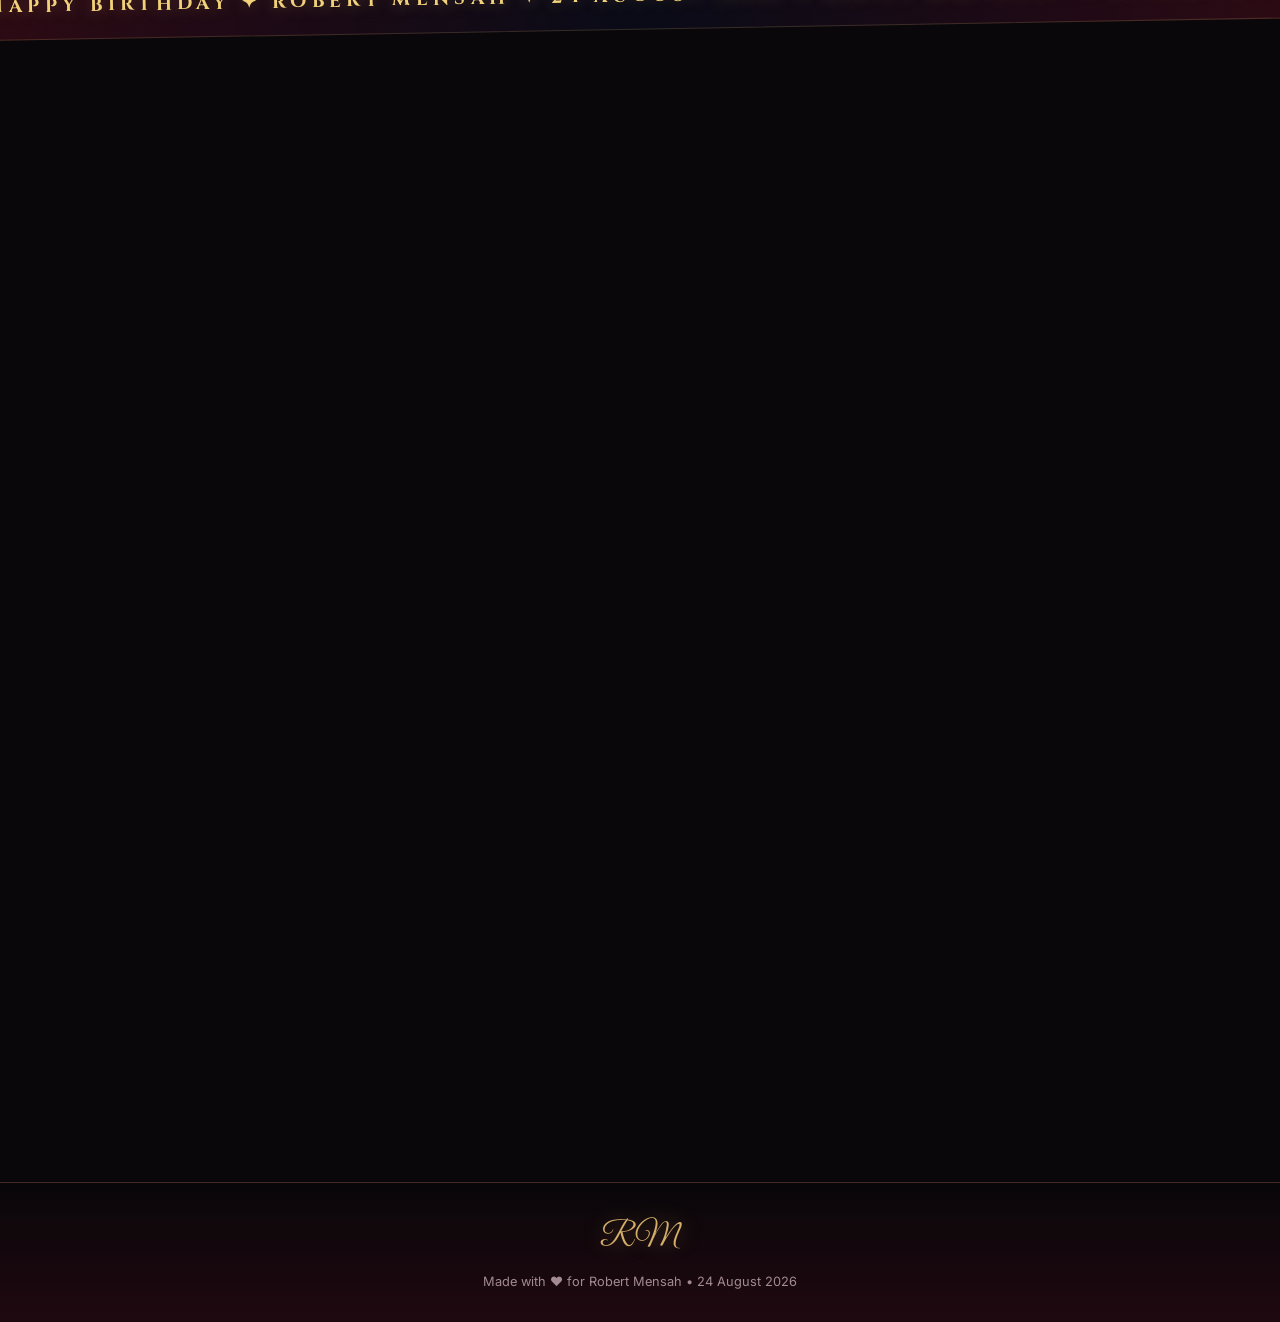
==== commit 7546061b: "3 commit" ====
--- a/index.html
+++ b/index.html
@@ -13,7 +13,8 @@
     <link rel="icon" href="data:image/svg+xml,<svg xmlns='http://www.w3.org/2000/svg' viewBox='0 0 100 100'><text y='.9em' font-size='90'>🎂</text></svg>">
     <link rel="preconnect" href="https://fonts.googleapis.com">
     <link rel="preconnect" href="https://fonts.gstatic.com" crossorigin>
-    <link href="https://fonts.googleapis.com/css2?family=Cormorant+Garamond:ital,wght@0,400;0,600;1,400&family=Cinzel:wght@700;900&family=Great+Vibes&family=Inter:wght@300;400;500;600;700&display=swap" rel="stylesheet">
+    <link href="https://fonts.googleapis.com/css2?family=Cormorant+Garamond:ital,wght@0,400;0,600;1,400&family=Cinzel:wght@700;900&family=Great+Vibes&family=Inter:wght@300;400;500;600;700&display=swap" rel="stylesheet" media="print" onload="this.media='all'">
+    <noscript><link href="https://fonts.googleapis.com/css2?family=Cormorant+Garamond:ital,wght@0,400;0,600;1,400&family=Cinzel:wght@700;900&family=Great+Vibes&family=Inter:wght@300;400;500;600;700&display=swap" rel="stylesheet"></noscript>
     <link rel="preload" as="image" href="ROBERTMENSAH.jpeg">
     <link rel="stylesheet" href="css/style.css">
 </head>
--- a/css/style.css
+++ b/css/style.css
@@ -48,7 +48,7 @@
     --transition-slow: 0.8s cubic-bezier(0.34, 1.56, 0.64, 1);
 }
 
-* { margin: 0; padding: 0; box-sizing: border-box; }
+* { margin: 0; padding: 0; box-sizing: border-box; -webkit-tap-highlight-color: transparent; }
 html { overflow-x: clip; scroll-behavior: smooth; }
 
 body {
@@ -4212,4 +4212,157 @@
     .popper-piece, .emoji-burst { animation-duration: 0.01s !important; }
 }
 
-
+/* ============================================================
+   MOBILE APP EXPERIENCE — native-feel bottom tab bar
+   Thumb-reachable navigation, safe-area aware, PWA-ready
+   ============================================================ */
+.bottom-nav {
+    display: none;
+    position: fixed;
+    left: 0;
+    right: 0;
+    bottom: 0;
+    z-index: 1200;
+    justify-content: space-around;
+    align-items: stretch;
+    padding: 6px 4px calc(6px + env(safe-area-inset-bottom));
+    background: rgba(9, 7, 10, 0.92);
+    backdrop-filter: blur(18px);
+    -webkit-backdrop-filter: blur(18px);
+    border-top: 1px solid rgba(212, 175, 106, 0.28);
+    box-shadow: 0 -8px 30px rgba(0, 0, 0, 0.5);
+}
+.bottom-nav-link {
+    flex: 1;
+    display: flex;
+    flex-direction: column;
+    align-items: center;
+    justify-content: center;
+    gap: 2px;
+    min-height: 52px;
+    min-width: 44px;
+    text-decoration: none;
+    border-radius: 14px;
+    transition: transform 0.2s ease, background 0.25s ease;
+}
+.bottom-nav-link:active {
+    transform: scale(0.92);
+    background: rgba(212, 175, 106, 0.12);
+}
+.bn-icon {
+    font-size: 1.25rem;
+    line-height: 1;
+    filter: grayscale(0.4) opacity(0.75);
+    transition: filter 0.25s ease, transform 0.25s ease;
+}
+.bn-label {
+    font-family: var(--sans);
+    font-size: 0.58rem;
+    font-weight: 600;
+    letter-spacing: 0.5px;
+    text-transform: uppercase;
+    color: var(--muted-dark);
+    transition: color 0.25s ease;
+}
+.bottom-nav-link.active .bn-icon {
+    filter: none;
+    transform: translateY(-2px) scale(1.12);
+}
+.bottom-nav-link.active .bn-label {
+    color: var(--gold-light);
+    text-shadow: 0 0 10px rgba(241, 210, 122, 0.45);
+}
+.bottom-nav-link.active {
+    position: relative;
+}
+.bottom-nav-link.active::before {
+    content: '';
+    position: absolute;
+    top: 0;
+    left: 50%;
+    transform: translateX(-50%);
+    width: 26px;
+    height: 3px;
+    border-radius: 0 0 4px 4px;
+    background: linear-gradient(90deg, var(--gold), var(--gold-light));
+    box-shadow: 0 0 12px rgba(212, 175, 106, 0.6);
+}
+
+@media (max-width: 768px) {
+    .bottom-nav { display: flex; }
+
+    /* Keep content clear of the tab bar */
+    body { padding-bottom: calc(72px + env(safe-area-inset-bottom)); }
+    .footer { margin-bottom: calc(64px + env(safe-area-inset-bottom)); }
+
+    /* Floating buttons sit above the tab bar */
+    .gift-float { bottom: calc(96px + env(safe-area-inset-bottom)); }
+    .chat-float { bottom: calc(166px + env(safe-area-inset-bottom)); }
+    .music-btn { bottom: calc(84px + env(safe-area-inset-bottom)); }
+    .back-to-top { bottom: calc(84px + env(safe-area-inset-bottom)); }
+
+    /* Toasts float above the bar too */
+    .easter-toast { bottom: calc(90px + env(safe-area-inset-bottom)); }
+
+    /* Hide the old hamburger menu — the tab bar replaces it on phones */
+    .nav-toggle { display: none; }
+    .mobile-menu { display: none; }
+}
+
+/* Smooth entrance for the tab bar */
+@keyframes bottomNavRise {
+    from { transform: translateY(100%); opacity: 0; }
+    to { transform: translateY(0); opacity: 1; }
+}
+.bottom-nav {
+    animation: bottomNavRise 0.55s cubic-bezier(0.22, 1, 0.36, 1) both;
+}
+
+/* ============================================================
+   SPEED LAYER — make phones fast
+   backdrop-filter blur is the #1 cause of scroll jank on
+   mid/low-end Android GPUs. On phones we drop every blur and
+   compensate with slightly more opaque surfaces, and we stop
+   all continuous background animations that burn GPU/battery.
+   ============================================================ */
+@media (max-width: 768px) {
+
+    /* --- 1. Kill ALL blur effects at once --- */
+    *, *::before, *::after {
+        backdrop-filter: none !important;
+        -webkit-backdrop-filter: none !important;
+    }
+
+    /* Compensate: solid-ish surfaces keep text readable without blur */
+    .navbar { background: rgba(9, 7, 10, 0.96); }
+    .panel, .wish-form,
+    .prophet-birthday-card, .pastor-birthday-card {
+        background-color: rgba(24, 9, 14, 0.97);
+    }
+    .welcome-letter, .heart-letter {
+        background-color: rgba(24, 9, 14, 0.97);
+    }
+    .countdown-box { background-color: rgba(24, 9, 14, 0.95); }
+    .hero-intro, .hero-content .hero-intro { background-color: rgba(20, 8, 12, 0.92); }
+    .chapter-text { background-color: rgba(9, 7, 10, 0.82); }
+    .chat-panel { background-color: rgba(24, 9, 14, 0.97); }
+    .wishes-live-wall { background-color: rgba(24, 9, 14, 0.97); }
+    .mem-stream-item { background-color: rgba(30, 12, 18, 0.9); }
+    .bottom-nav { background: rgba(9, 7, 10, 0.98); }
+    .memory-art-number { background: rgba(0, 0, 0, 0.75); }
+
+    /* --- 2. Stop continuous full-screen animations --- */
+    .hero-portrait { animation: none !important; transform: scale(1.04); }
+    .bg-stars, .bg-stars-gold { animation: none; }
+    .gift-float, .chat-float { animation: none !important; }
+    .marquee-track { animation-duration: 60s; }   /* half speed = half repaints */
+
+    /* --- 3. Cheaper hover-free shadows on cards --- */
+    .fam-card, .memory-art, .gallery-item, .info-card {
+        box-shadow: 0 12px 32px rgba(0, 0, 0, 0.5);
+    }
+}
+
+/* Desktop keeps its premium blur look — untouched above this line */
+
+
